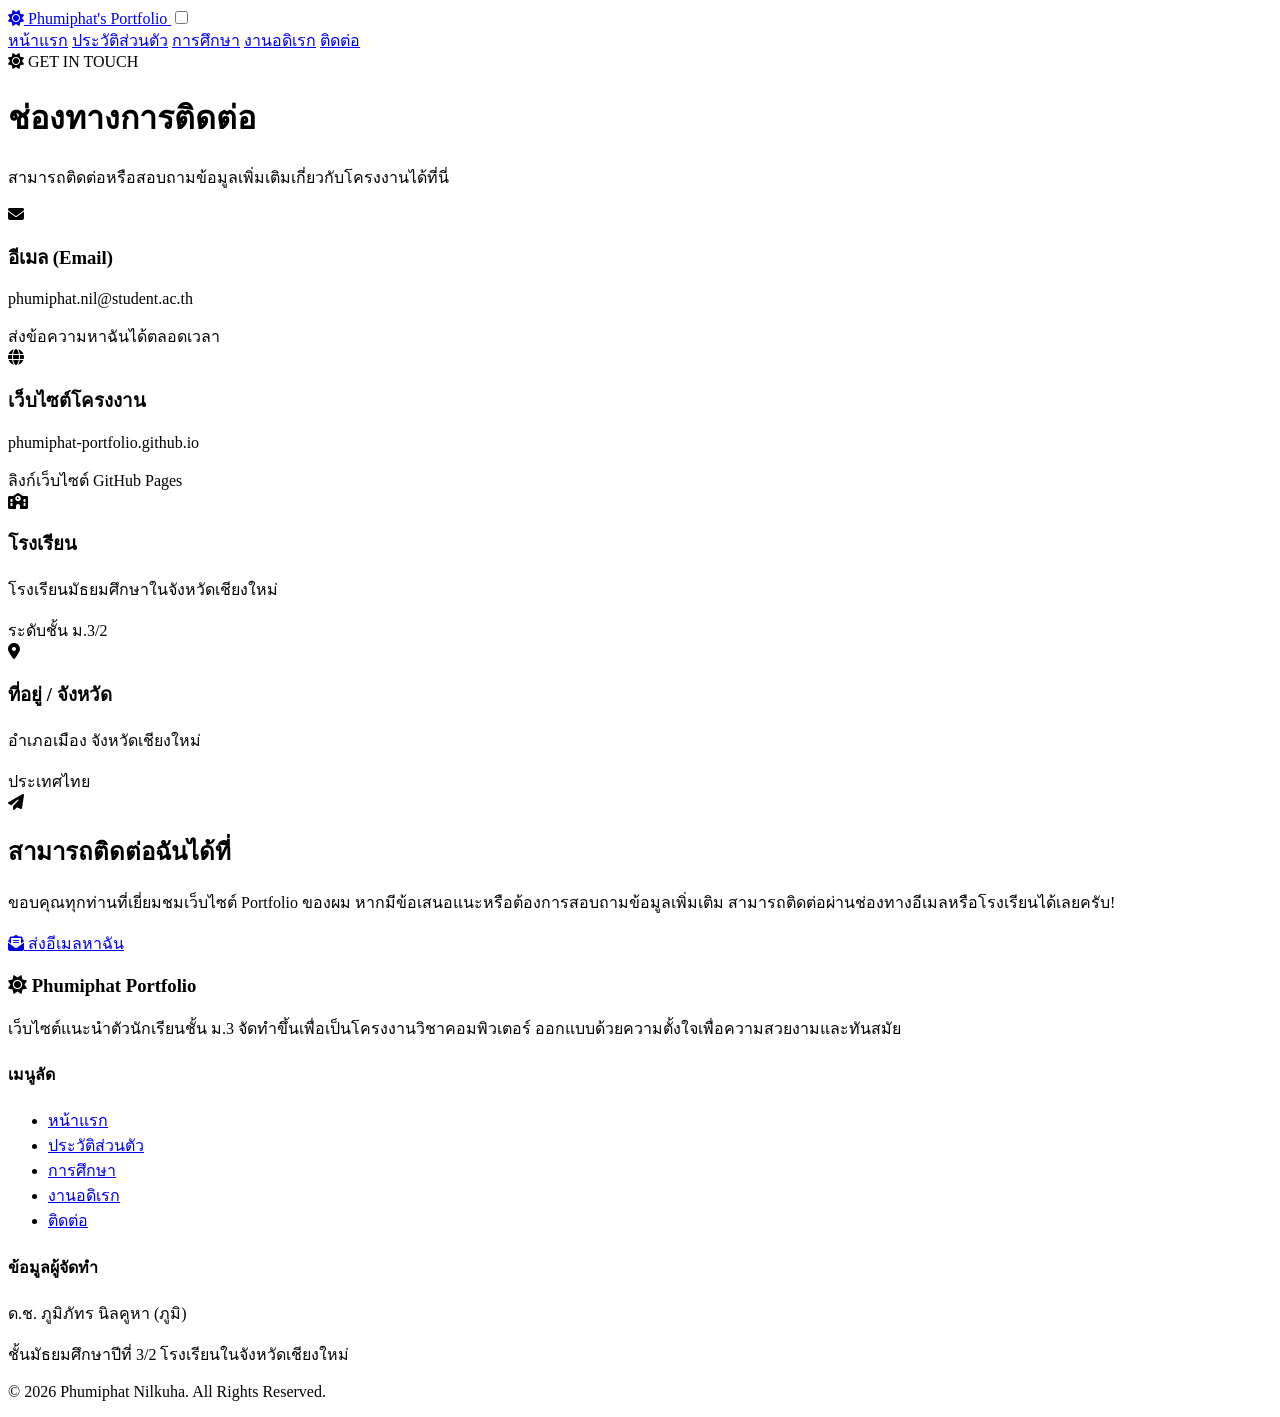
==== contact.html @ db7cb933 "Create contact.html" ====
<!DOCTYPE html>
<html lang="th">
<head>
    <meta charset="UTF-8">
    <meta name="viewport" content="width=device-width, initial-scale=1.0">
    <title>ติดต่อ - Modern Student Portfolio | ด.ช. ภูมิภัทร นิลคูหา</title>
    <link rel="stylesheet" href="style.css">
    <link href="https://fonts.googleapis.com/css2?family=Prompt:wght@300;400;500;600;700&display=swap" rel="stylesheet">
    <link rel="stylesheet" href="https://cdnjs.cloudflare.com/ajax/libs/font-awesome/6.4.0/css/all.min.css">
</head>
<body>
    <!-- Navigation Bar -->
    <header class="header">
        <div class="nav-container">
            <a href="index.html" class="logo">
                <i class="fa-solid fa-sun logo-icon"></i>
                <span>Phumiphat's Portfolio</span>
            </a>
            <input type="checkbox" id="nav-toggle" class="nav-toggle">
            <label for="nav-toggle" class="nav-toggle-label">
                <span></span>
            </label>
            <nav class="nav-menu">
                <a href="index.html" class="nav-link">หน้าแรก</a>
                <a href="profile.html" class="nav-link">ประวัติส่วนตัว</a>
                <a href="education.html" class="nav-link">การศึกษา</a>
                <a href="hobby.html" class="nav-link">งานอดิเรก</a>
                <a href="contact.html" class="nav-link active">ติดต่อ</a>
            </nav>
        </div>
    </header>

    <!-- Main Content -->
    <main class="page-main">
        <div class="container">
            <div class="page-title-box">
                <span class="sub-title"><i class="fa-solid fa-sun"></i> GET IN TOUCH</span>
                <h1>ช่องทางการติดต่อ</h1>
                <p>สามารถติดต่อหรือสอบถามข้อมูลเพิ่มเติมเกี่ยวกับโครงงานได้ที่นี่</p>
            </div>

            <div class="contact-layout">
                <!-- Contact Cards -->
                <div class="contact-cards-grid">
                    <div class="contact-card-item">
                        <div class="contact-icon-box"><i class="fa-solid fa-envelope"></i></div>
                        <h3>อีเมล (Email)</h3>
                        <p>phumiphat.nil@student.ac.th</p>
                        <span class="contact-hint">ส่งข้อความหาฉันได้ตลอดเวลา</span>
                    </div>

                    <div class="contact-card-item">
                        <div class="contact-icon-box"><i class="fa-solid fa-globe"></i></div>
                        <h3>เว็บไซต์โครงงาน</h3>
                        <p>phumiphat-portfolio.github.io</p>
                        <span class="contact-hint">ลิงก์เว็บไซต์ GitHub Pages</span>
                    </div>

                    <div class="contact-card-item">
                        <div class="contact-icon-box"><i class="fa-solid fa-school"></i></div>
                        <h3>โรงเรียน</h3>
                        <p>โรงเรียนมัธยมศึกษาในจังหวัดเชียงใหม่</p>
                        <span class="contact-hint">ระดับชั้น ม.3/2</span>
                    </div>

                    <div class="contact-card-item">
                        <div class="contact-icon-box"><i class="fa-solid fa-location-dot"></i></div>
                        <h3>ที่อยู่ / จังหวัด</h3>
                        <p>อำเภอเมือง จังหวัดเชียงใหม่</p>
                        <span class="contact-hint">ประเทศไทย</span>
                    </div>
                </div>

                <!-- Call to Action Box -->
                <div class="cta-contact-box">
                    <div class="cta-icon"><i class="fa-solid fa-paper-plane"></i></div>
                    <h2>สามารถติดต่อฉันได้ที่</h2>
                    <p>ขอบคุณทุกท่านที่เยี่ยมชมเว็บไซต์ Portfolio ของผม หากมีข้อเสนอแนะหรือต้องการสอบถามข้อมูลเพิ่มเติม สามารถติดต่อผ่านช่องทางอีเมลหรือโรงเรียนได้เลยครับ!</p>
                    <a href="mailto:phumiphat.nil@student.ac.th" class="btn btn-primary btn-large">
                        <i class="fa-solid fa-envelope-open-text"></i> ส่งอีเมลหาฉัน
                    </a>
                </div>
            </div>
        </div>
    </main>

    <!-- Footer -->
    <footer class="footer">
        <div class="container footer-content">
            <div class="footer-col">
                <h3><i class="fa-solid fa-sun"></i> Phumiphat Portfolio</h3>
                <p>เว็บไซต์แนะนำตัวนักเรียนชั้น ม.3 จัดทำขึ้นเพื่อเป็นโครงงานวิชาคอมพิวเตอร์ ออกแบบด้วยความตั้งใจเพื่อความสวยงามและทันสมัย</p>
            </div>
            <div class="footer-col">
                <h4>เมนูลัด</h4>
                <ul>
                    <li><a href="index.html">หน้าแรก</a></li>
                    <li><a href="profile.html">ประวัติส่วนตัว</a></li>
                    <li><a href="education.html">การศึกษา</a></li>
                    <li><a href="hobby.html">งานอดิเรก</a></li>
                    <li><a href="contact.html">ติดต่อ</a></li>
                </ul>
            </div>
            <div class="footer-col">
                <h4>ข้อมูลผู้จัดทำ</h4>
                <p>ด.ช. ภูมิภัทร นิลคูหา (ภูมิ)</p>
                <p>ชั้นมัธยมศึกษาปีที่ 3/2 โรงเรียนในจังหวัดเชียงใหม่</p>
                <p class="copyright">&copy; 2026 Phumiphat Nilkuha. All Rights Reserved.</p>
            </div>
        </div>
    </footer>
</body>
</html>
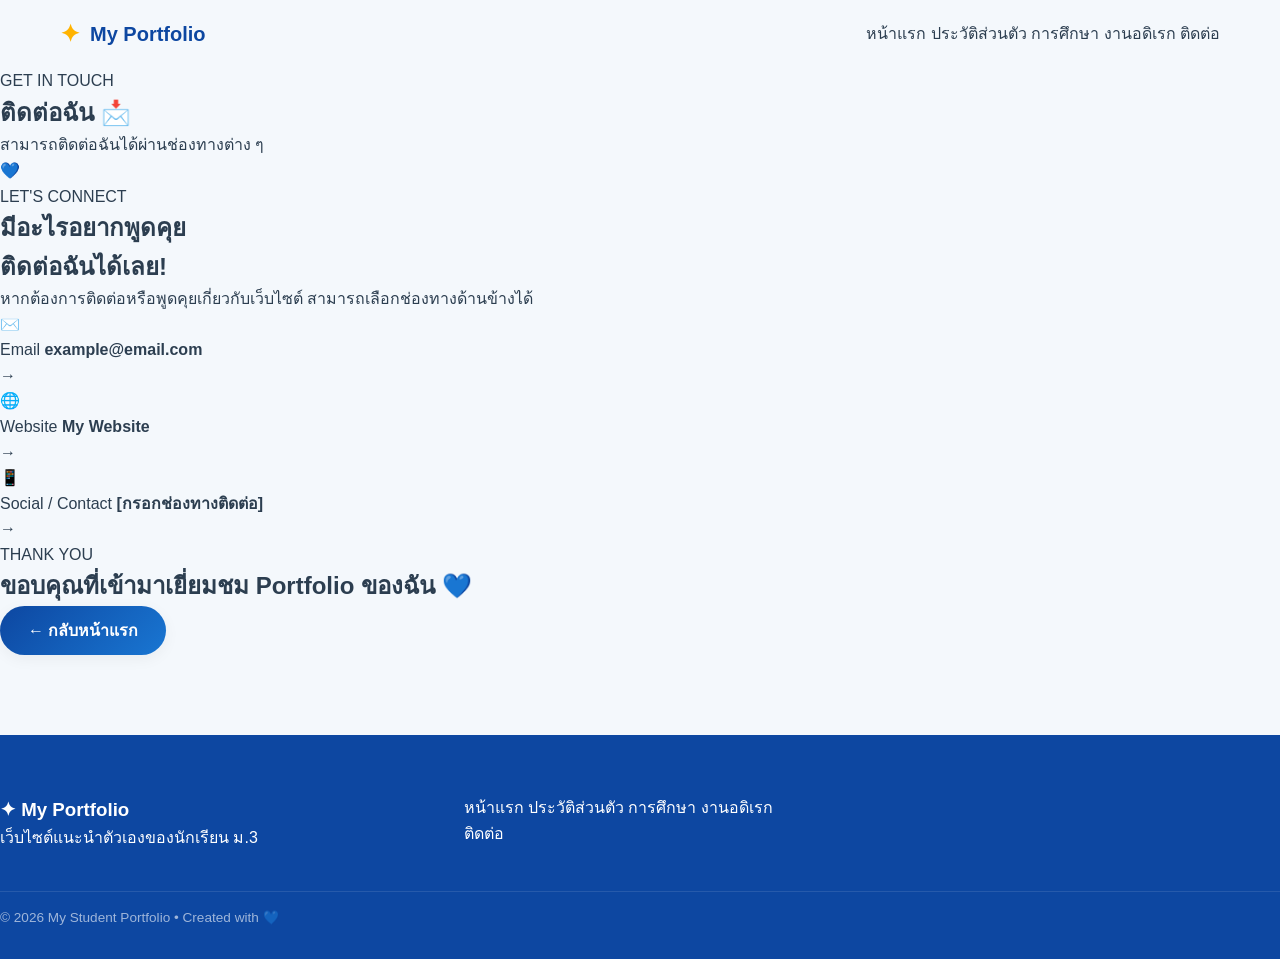
==== commit 81186df4: "Update contact.html" ====
--- a/contact.html
+++ b/contact.html
@@ -3,111 +3,185 @@
 <head>
     <meta charset="UTF-8">
     <meta name="viewport" content="width=device-width, initial-scale=1.0">
-    <title>ติดต่อ - Modern Student Portfolio | ด.ช. ภูมิภัทร นิลคูหา</title>
+
+    <title>My Portfolio | ติดต่อ</title>
+
     <link rel="stylesheet" href="style.css">
-    <link href="https://fonts.googleapis.com/css2?family=Prompt:wght@300;400;500;600;700&display=swap" rel="stylesheet">
-    <link rel="stylesheet" href="https://cdnjs.cloudflare.com/ajax/libs/font-awesome/6.4.0/css/all.min.css">
+
+    <link rel="preconnect" href="https://fonts.googleapis.com">
+    <link rel="preconnect" href="https://fonts.gstatic.com" crossorigin>
+    <link href="https://fonts.googleapis.com/css2?family=Kanit:wght@300;400;500;600;700&family=Poppins:wght@400;500;600;700&display=swap" rel="stylesheet">
 </head>
+
 <body>
-    <!-- Navigation Bar -->
-    <header class="header">
+
+    <div class="background-effects">
+        <span class="orb orb-1"></span>
+        <span class="orb orb-2"></span>
+        <span class="orb orb-3"></span>
+        <span class="spark spark-1"></span>
+        <span class="spark spark-2"></span>
+        <span class="spark spark-3"></span>
+    </div>
+
+
+    <header class="navbar">
+
         <div class="nav-container">
+
             <a href="index.html" class="logo">
-                <i class="fa-solid fa-sun logo-icon"></i>
-                <span>Phumiphat's Portfolio</span>
+                <span class="logo-icon">✦</span>
+                <span>My Portfolio</span>
             </a>
-            <input type="checkbox" id="nav-toggle" class="nav-toggle">
-            <label for="nav-toggle" class="nav-toggle-label">
-                <span></span>
-            </label>
-            <nav class="nav-menu">
-                <a href="index.html" class="nav-link">หน้าแรก</a>
-                <a href="profile.html" class="nav-link">ประวัติส่วนตัว</a>
-                <a href="education.html" class="nav-link">การศึกษา</a>
-                <a href="hobby.html" class="nav-link">งานอดิเรก</a>
-                <a href="contact.html" class="nav-link active">ติดต่อ</a>
+
+            <nav>
+                <a href="index.html">หน้าแรก</a>
+                <a href="profile.html">ประวัติส่วนตัว</a>
+                <a href="education.html">การศึกษา</a>
+                <a href="hobby.html">งานอดิเรก</a>
+                <a href="contact.html" class="active">ติดต่อ</a>
             </nav>
+
         </div>
+
     </header>
 
-    <!-- Main Content -->
-    <main class="page-main">
-        <div class="container">
-            <div class="page-title-box">
-                <span class="sub-title"><i class="fa-solid fa-sun"></i> GET IN TOUCH</span>
-                <h1>ช่องทางการติดต่อ</h1>
-                <p>สามารถติดต่อหรือสอบถามข้อมูลเพิ่มเติมเกี่ยวกับโครงงานได้ที่นี่</p>
+
+    <main>
+
+        <section class="page-header reveal">
+
+            <span class="small-title">GET IN TOUCH</span>
+
+            <h1>
+                ติดต่อ<span class="gradient-text">ฉัน</span> 📩
+            </h1>
+
+            <p>
+                สามารถติดต่อฉันได้ผ่านช่องทางต่าง ๆ
+            </p>
+
+        </section>
+
+
+        <section class="section contact-section">
+
+            <div class="contact-intro reveal">
+
+                <div class="contact-orb">
+                    💙
+                </div>
+
+                <span class="small-title">LET'S CONNECT</span>
+
+                <h2>
+                    มีอะไรอยากพูดคุย
+                    <br>
+                    <span class="gradient-text">ติดต่อฉันได้เลย!</span>
+                </h2>
+
+                <p>
+                    หากต้องการติดต่อหรือพูดคุยเกี่ยวกับเว็บไซต์
+                    สามารถเลือกช่องทางด้านข้างได้
+                </p>
+
             </div>
 
-            <div class="contact-layout">
-                <!-- Contact Cards -->
-                <div class="contact-cards-grid">
-                    <div class="contact-card-item">
-                        <div class="contact-icon-box"><i class="fa-solid fa-envelope"></i></div>
-                        <h3>อีเมล (Email)</h3>
-                        <p>phumiphat.nil@student.ac.th</p>
-                        <span class="contact-hint">ส่งข้อความหาฉันได้ตลอดเวลา</span>
+
+            <div class="contact-cards reveal delay-2">
+
+                <a href="mailto:example@email.com" class="contact-card">
+
+                    <div class="contact-icon">✉️</div>
+
+                    <div>
+                        <span>Email</span>
+                        <strong>example@email.com</strong>
                     </div>
 
-                    <div class="contact-card-item">
-                        <div class="contact-icon-box"><i class="fa-solid fa-globe"></i></div>
-                        <h3>เว็บไซต์โครงงาน</h3>
-                        <p>phumiphat-portfolio.github.io</p>
-                        <span class="contact-hint">ลิงก์เว็บไซต์ GitHub Pages</span>
+                    <b>→</b>
+
+                </a>
+
+
+                <a href="https://example.com" class="contact-card" target="_blank">
+
+                    <div class="contact-icon">🌐</div>
+
+                    <div>
+                        <span>Website</span>
+                        <strong>My Website</strong>
                     </div>
 
-                    <div class="contact-card-item">
-                        <div class="contact-icon-box"><i class="fa-solid fa-school"></i></div>
-                        <h3>โรงเรียน</h3>
-                        <p>โรงเรียนมัธยมศึกษาในจังหวัดเชียงใหม่</p>
-                        <span class="contact-hint">ระดับชั้น ม.3/2</span>
+                    <b>→</b>
+
+                </a>
+
+
+                <div class="contact-card">
+
+                    <div class="contact-icon">📱</div>
+
+                    <div>
+                        <span>Social / Contact</span>
+                        <strong>[กรอกช่องทางติดต่อ]</strong>
                     </div>
 
-                    <div class="contact-card-item">
-                        <div class="contact-icon-box"><i class="fa-solid fa-location-dot"></i></div>
-                        <h3>ที่อยู่ / จังหวัด</h3>
-                        <p>อำเภอเมือง จังหวัดเชียงใหม่</p>
-                        <span class="contact-hint">ประเทศไทย</span>
-                    </div>
+                    <b>→</b>
+
                 </div>
 
-                <!-- Call to Action Box -->
-                <div class="cta-contact-box">
-                    <div class="cta-icon"><i class="fa-solid fa-paper-plane"></i></div>
-                    <h2>สามารถติดต่อฉันได้ที่</h2>
-                    <p>ขอบคุณทุกท่านที่เยี่ยมชมเว็บไซต์ Portfolio ของผม หากมีข้อเสนอแนะหรือต้องการสอบถามข้อมูลเพิ่มเติม สามารถติดต่อผ่านช่องทางอีเมลหรือโรงเรียนได้เลยครับ!</p>
-                    <a href="mailto:phumiphat.nil@student.ac.th" class="btn btn-primary btn-large">
-                        <i class="fa-solid fa-envelope-open-text"></i> ส่งอีเมลหาฉัน
-                    </a>
-                </div>
             </div>
-        </div>
+
+        </section>
+
+
+        <section class="section reveal">
+
+            <div class="cta-card">
+
+                <span class="small-title">THANK YOU</span>
+
+                <h2>
+                    ขอบคุณที่เข้ามาเยี่ยมชม
+                    <span class="gradient-text">Portfolio ของฉัน</span> 💙
+                </h2>
+
+                <a href="index.html" class="btn btn-primary">
+                    ← กลับหน้าแรก
+                </a>
+
+            </div>
+
+        </section>
+
     </main>
 
-    <!-- Footer -->
+
     <footer class="footer">
-        <div class="container footer-content">
-            <div class="footer-col">
-                <h3><i class="fa-solid fa-sun"></i> Phumiphat Portfolio</h3>
-                <p>เว็บไซต์แนะนำตัวนักเรียนชั้น ม.3 จัดทำขึ้นเพื่อเป็นโครงงานวิชาคอมพิวเตอร์ ออกแบบด้วยความตั้งใจเพื่อความสวยงามและทันสมัย</p>
+
+        <div class="footer-content">
+
+            <div>
+                <h3>✦ My Portfolio</h3>
+                <p>เว็บไซต์แนะนำตัวเองของนักเรียน ม.3</p>
             </div>
-            <div class="footer-col">
-                <h4>เมนูลัด</h4>
-                <ul>
-                    <li><a href="index.html">หน้าแรก</a></li>
-                    <li><a href="profile.html">ประวัติส่วนตัว</a></li>
-                    <li><a href="education.html">การศึกษา</a></li>
-                    <li><a href="hobby.html">งานอดิเรก</a></li>
-                    <li><a href="contact.html">ติดต่อ</a></li>
-                </ul>
+
+            <div class="footer-links">
+                <a href="index.html">หน้าแรก</a>
+                <a href="profile.html">ประวัติส่วนตัว</a>
+                <a href="education.html">การศึกษา</a>
+                <a href="hobby.html">งานอดิเรก</a>
+                <a href="contact.html">ติดต่อ</a>
             </div>
-            <div class="footer-col">
-                <h4>ข้อมูลผู้จัดทำ</h4>
-                <p>ด.ช. ภูมิภัทร นิลคูหา (ภูมิ)</p>
-                <p>ชั้นมัธยมศึกษาปีที่ 3/2 โรงเรียนในจังหวัดเชียงใหม่</p>
-                <p class="copyright">&copy; 2026 Phumiphat Nilkuha. All Rights Reserved.</p>
-            </div>
+
         </div>
+
+        <div class="copyright">
+            © 2026 My Student Portfolio • Created with 💙
+        </div>
+
     </footer>
+
 </body>
 </html>
--- a/style.css
+++ b/style.css
@@ -0,0 +1,1106 @@
+/* ========================================
+   CSS STYLESHEET - Modern Student Portfolio
+   Color Palette: Blue & Sunny Yellow Tones
+   ======================================== */
+
+:root {
+    --primary-blue: #1976D2;
+    --dark-blue: #0D47A1;
+    --light-blue: #42A5F5;
+    --pale-blue: #E3F2FD;
+    --sky-blue: #90CAF9;
+    --sunny-yellow: #FFB300;
+    --bright-yellow: #FFCA28;
+    --light-yellow: #FFF9C4;
+    --white: #FFFFFF;
+    --gray-bg: #F4F8FC;
+    --text-dark: #2C3E50;
+    --text-muted: #607D8B;
+    --shadow: 0 10px 30px rgba(25, 118, 210, 0.08);
+    --shadow-hover: 0 15px 35px rgba(25, 118, 210, 0.15);
+    --border-radius: 16px;
+    --transition: all 0.3s ease;
+}
+
+* {
+    margin: 0;
+    padding: 0;
+    box-sizing: border-box;
+}
+
+body {
+    font-family: 'Prompt', sans-serif;
+    background-color: var(--gray-bg);
+    color: var(--text-dark);
+    line-height: 1.6;
+    overflow-x: hidden;
+}
+
+a {
+    text-decoration: none;
+    color: inherit;
+}
+
+ul {
+    list-style: none;
+}
+
+.container {
+    max-width: 1200px;
+    margin: 0 auto;
+    padding: 0 20px;
+}
+
+/* ========================================
+   NAVIGATION BAR (Sticky & Modern)
+   ======================================== */
+.header {
+    position: sticky;
+    top: 0;
+    left: 0;
+    width: 100%;
+    background: rgba(255, 255, 255, 0.95);
+    backdrop-filter: blur(10px);
+    box-shadow: 0 4px 20px rgba(0, 0, 0, 0.05);
+    z-index: 1000;
+}
+
+.nav-container {
+    max-width: 1200px;
+    margin: 0 auto;
+    padding: 15px 20px;
+    display: flex;
+    justify-content: space-between;
+    align-items: center;
+}
+
+.logo {
+    display: flex;
+    align-items: center;
+    gap: 10px;
+    font-size: 1.25rem;
+    font-weight: 700;
+    color: var(--dark-blue);
+}
+
+.logo-icon {
+    color: var(--sunny-yellow);
+    font-size: 1.5rem;
+    animation: spinSlow 10s linear infinite;
+}
+
+@keyframes spinSlow {
+    0% { transform: rotate(0deg); }
+    100% { transform: rotate(360deg); }
+}
+
+.nav-menu {
+    display: flex;
+    gap: 10px;
+    align-items: center;
+}
+
+.nav-link {
+    padding: 8px 16px;
+    border-radius: 30px;
+    font-weight: 500;
+    color: var(--text-dark);
+    transition: var(--transition);
+}
+
+.nav-link:hover {
+    color: var(--primary-blue);
+    background-color: var(--pale-blue);
+}
+
+.nav-link.active {
+    color: var(--white);
+    background: linear-gradient(135deg, var(--dark-blue), var(--primary-blue));
+    box-shadow: 0 4px 15px rgba(25, 118, 210, 0.3);
+}
+
+.nav-toggle, .nav-toggle-label {
+    display: none;
+}
+
+/* ========================================
+   HERO SECTION
+   ======================================== */
+.hero-section {
+    position: relative;
+    padding: 80px 0 100px;
+    background: linear-gradient(135deg, var(--pale-blue) 0%, #FFFFFF 100%);
+    overflow: hidden;
+}
+
+.sunflower-decoration {
+    position: absolute;
+    font-size: 4rem;
+    color: var(--sunny-yellow);
+    opacity: 0.2;
+    z-index: 1;
+}
+
+.sunflower-decoration.top-left {
+    top: 30px;
+    left: 5%;
+    animation: floatAnim 6s ease-in-out infinite;
+}
+
+.sunflower-decoration.bottom-right {
+    bottom: 20px;
+    right: 5%;
+    animation: floatAnim 8s ease-in-out infinite alternate;
+}
+
+@keyframes floatAnim {
+    0% { transform: translateY(0px) rotate(0deg); }
+    50% { transform: translateY(-15px) rotate(15deg); }
+    100% { transform: translateY(0px) rotate(0deg); }
+}
+
+.hero-container {
+    position: relative;
+    z-index: 2;
+    display: grid;
+    grid-template-columns: 1.2fr 0.8fr;
+    gap: 50px;
+    align-items: center;
+}
+
+.hero-content {
+    display: flex;
+    flex-direction: column;
+    gap: 20px;
+}
+
+.badge-welcome {
+    display: inline-flex;
+    align-items: center;
+    gap: 8px;
+    background-color: var(--light-yellow);
+    color: #8D6E63;
+    padding: 8px 16px;
+    border-radius: 50px;
+    font-size: 0.9rem;
+    font-weight: 600;
+    width: fit-content;
+    box-shadow: 0 2px 10px rgba(255, 179, 0, 0.15);
+}
+
+.badge-welcome i {
+    color: var(--sunny-yellow);
+}
+
+.hero-content h1 {
+    font-size: 2.8rem;
+    font-weight: 700;
+    color: var(--dark-blue);
+    line-height: 1.2;
+}
+
+.highlight-name {
+    background: linear-gradient(135deg, var(--primary-blue), var(--sunny-yellow));
+    -webkit-background-clip: text;
+    -webkit-text-fill-color: transparent;
+}
+
+.hero-subtitle {
+    font-size: 1.3rem;
+    color: var(--text-muted);
+    font-weight: 500;
+}
+
+.hero-description {
+    font-size: 1.05rem;
+    color: var(--text-dark);
+    margin-bottom: 10px;
+}
+
+.hero-buttons {
+    display: flex;
+    gap: 15px;
+    flex-wrap: wrap;
+}
+
+.btn {
+    display: inline-flex;
+    align-items: center;
+    gap: 10px;
+    padding: 12px 28px;
+    border-radius: 30px;
+    font-weight: 600;
+    font-size: 1rem;
+    transition: var(--transition);
+    cursor: pointer;
+    box-shadow: 0 4px 15px rgba(0,0,0,0.05);
+}
+
+.btn-primary {
+    background: linear-gradient(135deg, var(--dark-blue), var(--primary-blue));
+    color: var(--white);
+    border: none;
+}
+
+.btn-primary:hover {
+    transform: translateY(-3px);
+    box-shadow: 0 8px 25px rgba(25, 118, 210, 0.3);
+}
+
+.btn-secondary {
+    background-color: var(--white);
+    color: var(--dark-blue);
+    border: 2px solid var(--sky-blue);
+}
+
+.btn-secondary:hover {
+    background-color: var(--pale-blue);
+    transform: translateY(-3px);
+}
+
+.btn-large {
+    padding: 15px 35px;
+    font-size: 1.1rem;
+}
+
+.hero-stats {
+    display: flex;
+    gap: 30px;
+    margin-top: 20px;
+    padding-top: 20px;
+    border-top: 1px solid rgba(0,0,0,0.08);
+}
+
+.stat-item {
+    display: flex;
+    flex-direction: column;
+}
+
+.stat-num {
+    font-size: 1.5rem;
+    font-weight: 700;
+    color: var(--dark-blue);
+}
+
+.stat-label {
+    font-size: 0.85rem;
+    color: var(--text-muted);
+}
+
+/* Hero Image & Cards */
+.hero-image-wrapper {
+    position: relative;
+    display: flex;
+    justify-content: center;
+    align-items: center;
+}
+
+.profile-glow-bg {
+    position: absolute;
+    width: 350px;
+    height: 350px;
+    background: radial-gradient(circle, rgba(66, 165, 245, 0.3) 0%, rgba(255, 179, 0, 0.2) 70%, transparent 100%);
+    border-radius: 50%;
+    z-index: 1;
+}
+
+.image-card {
+    position: relative;
+    z-index: 2;
+    background: var(--white);
+    padding: 15px;
+    border-radius: 24px;
+    box-shadow: var(--shadow);
+    transition: var(--transition);
+}
+
+.image-card:hover {
+    transform: translateY(-8px);
+    box-shadow: var(--shadow-hover);
+}
+
+.image-card img {
+    width: 100%;
+    max-width: 360px;
+    height: 400px;
+    object-fit: cover;
+    border-radius: 18px;
+}
+
+.floating-badge {
+    position: absolute;
+    background: var(--white);
+    padding: 10px 18px;
+    border-radius: 50px;
+    font-weight: 600;
+    font-size: 0.9rem;
+    box-shadow: 0 8px 25px rgba(0,0,0,0.1);
+    display: flex;
+    align-items: center;
+    gap: 8px;
+    z-index: 3;
+}
+
+.badge-1 {
+    top: 30px;
+    left: -20px;
+    color: var(--primary-blue);
+}
+
+.badge-1 i {
+    color: var(--sunny-yellow);
+}
+
+.badge-2 {
+    bottom: 40px;
+    right: -20px;
+    color: var(--dark-blue);
+}
+
+.badge-2 i {
+    color: var(--sunny-yellow);
+}
+
+/* ========================================
+   HIGHLIGHTS SECTION (Index)
+   ======================================== */
+.highlights-section {
+    padding: 80px 0;
+    background-color: var(--white);
+}
+
+.section-header {
+    text-align: center;
+    max-width: 700px;
+    margin: 0 auto 50px;
+}
+
+.section-header h2 {
+    font-size: 2.2rem;
+    color: var(--dark-blue);
+    margin-bottom: 10px;
+}
+
+.section-header p {
+    color: var(--text-muted);
+    font-size: 1.05rem;
+}
+
+.highlight-grid {
+    display: grid;
+    grid-template-columns: repeat(3, 1fr);
+    gap: 30px;
+}
+
+.highlight-card {
+    background: var(--gray-bg);
+    padding: 35px 30px;
+    border-radius: var(--border-radius);
+    transition: var(--transition);
+    border: 1px solid rgba(0,0,0,0.03);
+}
+
+.highlight-card:hover {
+    transform: translateY(-8px);
+    background: var(--white);
+    box-shadow: var(--shadow-hover);
+    border-color: var(--sky-blue);
+}
+
+.icon-box {
+    width: 60px;
+    height: 60px;
+    background: linear-gradient(135deg, var(--dark-blue), var(--primary-blue));
+    color: var(--white);
+    display: flex;
+    align-items: center;
+    justify-content: center;
+    border-radius: 16px;
+    font-size: 1.5rem;
+    margin-bottom: 20px;
+    box-shadow: 0 6px 15px rgba(25, 118, 210, 0.2);
+}
+
+.highlight-card h3 {
+    font-size: 1.25rem;
+    color: var(--dark-blue);
+    margin-bottom: 12px;
+}
+
+.highlight-card p {
+    color: var(--text-muted);
+    font-size: 0.95rem;
+}
+
+/* ========================================
+   COMMON PAGE STYLES
+   ======================================== */
+.page-main {
+    padding: 60px 0 90px;
+}
+
+.page-title-box {
+    text-align: center;
+    margin-bottom: 50px;
+}
+
+.sub-title {
+    display: inline-flex;
+    align-items: center;
+    gap: 6px;
+    font-size: 0.85rem;
+    font-weight: 700;
+    color: var(--sunny-yellow);
+    background-color: var(--light-yellow);
+    padding: 6px 14px;
+    border-radius: 30px;
+    margin-bottom: 15px;
+    letter-spacing: 1px;
+}
+
+.page-title-box h1 {
+    font-size: 2.5rem;
+    color: var(--dark-blue);
+    margin-bottom: 10px;
+}
+
+.page-title-box p {
+    color: var(--text-muted);
+    font-size: 1.1rem;
+}
+
+/* ========================================
+   PROFILE PAGE STYLES
+   ======================================== */
+.profile-grid-layout {
+    display: grid;
+    grid-template-columns: 0.9fr 1.1fr;
+    gap: 40px;
+    align-items: start;
+    margin-bottom: 40px;
+}
+
+.profile-card-left {
+    background: var(--white);
+    padding: 25px;
+    border-radius: var(--border-radius);
+    box-shadow: var(--shadow);
+    text-align: center;
+}
+
+.profile-img-box img {
+    width: 100%;
+    height: 420px;
+    object-fit: cover;
+    border-radius: 12px;
+}
+
+.profile-status-badge {
+    margin-top: 20px;
+    display: inline-flex;
+    align-items: center;
+    gap: 8px;
+    background-color: var(--pale-blue);
+    color: var(--dark-blue);
+    padding: 8px 16px;
+    border-radius: 30px;
+    font-weight: 600;
+    font-size: 0.95rem;
+}
+
+.profile-card-right {
+    background: var(--white);
+    padding: 40px;
+    border-radius: var(--border-radius);
+    box-shadow: var(--shadow);
+}
+
+.profile-card-right h2 {
+    font-size: 1.8rem;
+    color: var(--dark-blue);
+    margin-bottom: 25px;
+    padding-bottom: 12px;
+    border-bottom: 2px solid var(--pale-blue);
+}
+
+.info-table-box {
+    display: flex;
+    flex-direction: column;
+    gap: 16px;
+}
+
+.info-row {
+    display: flex;
+    justify-content: space-between;
+    padding: 12px 16px;
+    background-color: var(--gray-bg);
+    border-radius: 10px;
+    transition: var(--transition);
+}
+
+.info-row:hover {
+    background-color: var(--pale-blue);
+    transform: translateX(4px);
+}
+
+.info-label {
+    font-weight: 600;
+    color: var(--dark-blue);
+    display: flex;
+    align-items: center;
+    gap: 10px;
+}
+
+.info-label i {
+    color: var(--primary-blue);
+}
+
+.info-value {
+    color: var(--text-dark);
+}
+
+.about-me-box {
+    background: var(--white);
+    padding: 40px;
+    border-radius: var(--border-radius);
+    box-shadow: var(--shadow);
+}
+
+.about-me-box h3 {
+    font-size: 1.5rem;
+    color: var(--dark-blue);
+    margin-bottom: 20px;
+    display: flex;
+    align-items: center;
+    gap: 10px;
+}
+
+.about-me-box h3 i {
+    color: var(--sunny-yellow);
+}
+
+.about-me-box p {
+    color: var(--text-dark);
+    font-size: 1.05rem;
+    line-height: 1.8;
+    margin-bottom: 25px;
+}
+
+.skills-tags {
+    display: flex;
+    gap: 12px;
+    flex-wrap: wrap;
+}
+
+.skill-tag {
+    background-color: var(--pale-blue);
+    color: var(--dark-blue);
+    padding: 8px 18px;
+    border-radius: 30px;
+    font-weight: 600;
+    font-size: 0.9rem;
+    border: 1px solid var(--sky-blue);
+}
+
+/* ========================================
+   EDUCATION PAGE (Timeline)
+   ======================================== */
+.timeline-container {
+    position: relative;
+    max-width: 900px;
+    margin: 0 auto 50px;
+    padding-left: 40px;
+}
+
+.timeline-container::before {
+    content: '';
+    position: absolute;
+    left: 15px;
+    top: 10px;
+    bottom: 10px;
+    width: 4px;
+    background: linear-gradient(to bottom, var(--dark-blue), var(--sunny-yellow));
+    border-radius: 4px;
+}
+
+.timeline-item {
+    position: relative;
+    margin-bottom: 40px;
+}
+
+.timeline-dot {
+    position: absolute;
+    left: -40px;
+    top: 0;
+    width: 36px;
+    height: 36px;
+    background: var(--dark-blue);
+    color: var(--white);
+    border-radius: 50%;
+    display: flex;
+    align-items: center;
+    justify-content: center;
+    font-size: 0.9rem;
+    box-shadow: 0 0 0 5px var(--pale-blue);
+}
+
+.future-dot {
+    background: var(--sunny-yellow);
+    color: var(--dark-blue);
+}
+
+.timeline-content {
+    background: var(--white);
+    padding: 30px;
+    border-radius: var(--border-radius);
+    box-shadow: var(--shadow);
+    transition: var(--transition);
+    border-left: 5px solid var(--primary-blue);
+}
+
+.future-content {
+    border-left-color: var(--sunny-yellow);
+}
+
+.timeline-content:hover {
+    transform: translateY(-5px);
+    box-shadow: var(--shadow-hover);
+}
+
+.timeline-year {
+    display: inline-block;
+    background-color: var(--pale-blue);
+    color: var(--dark-blue);
+    padding: 4px 12px;
+    border-radius: 20px;
+    font-size: 0.85rem;
+    font-weight: 600;
+    margin-bottom: 10px;
+}
+
+.timeline-content h3 {
+    font-size: 1.4rem;
+    color: var(--dark-blue);
+    margin-bottom: 8px;
+}
+
+.timeline-school {
+    color: var(--primary-blue);
+    font-weight: 600;
+    margin-bottom: 12px;
+    display: flex;
+    align-items: center;
+    gap: 8px;
+}
+
+.timeline-content p:not(.timeline-school) {
+    color: var(--text-muted);
+}
+
+.edu-highlights-grid {
+    display: grid;
+    grid-template-columns: 1fr 1fr;
+    gap: 30px;
+    max-width: 900px;
+    margin: 0 auto;
+}
+
+.edu-box {
+    background: var(--white);
+    padding: 35px;
+    border-radius: var(--border-radius);
+    box-shadow: var(--shadow);
+}
+
+.edu-box h3 {
+    font-size: 1.3rem;
+    color: var(--dark-blue);
+    margin-bottom: 20px;
+    display: flex;
+    align-items: center;
+    gap: 10px;
+}
+
+.edu-box h3 i {
+    color: var(--sunny-yellow);
+}
+
+.edu-list {
+    display: flex;
+    flex-direction: column;
+    gap: 12px;
+}
+
+.edu-list li {
+    font-size: 1.05rem;
+    color: var(--text-dark);
+}
+
+.subject-tags {
+    display: flex;
+    flex-direction: column;
+    gap: 12px;
+}
+
+.subject-tag {
+    background-color: var(--gray-bg);
+    padding: 12px 16px;
+    border-radius: 10px;
+    font-weight: 600;
+    color: var(--dark-blue);
+    display: flex;
+    align-items: center;
+    gap: 10px;
+    border: 1px solid rgba(0,0,0,0.03);
+    transition: var(--transition);
+}
+
+.subject-tag:hover {
+    background-color: var(--pale-blue);
+    transform: translateX(4px);
+}
+
+.subject-tag i {
+    color: var(--sunny-yellow);
+}
+
+/* ========================================
+   HOBBY PAGE STYLES
+   ======================================== */
+.hobby-grid {
+    display: grid;
+    grid-template-columns: repeat(3, 1fr);
+    gap: 30px;
+}
+
+.hobby-card {
+    background: var(--white);
+    padding: 35px 30px;
+    border-radius: var(--border-radius);
+    box-shadow: var(--shadow);
+    transition: var(--transition);
+    border-top: 5px solid var(--primary-blue);
+    display: flex;
+    flex-direction: column;
+    align-items: flex-start;
+}
+
+.hobby-card:nth-child(even) {
+    border-top-color: var(--sunny-yellow);
+}
+
+.hobby-card:hover {
+    transform: translateY(-8px);
+    box-shadow: var(--shadow-hover);
+}
+
+.hobby-icon-bg {
+    width: 65px;
+    height: 65px;
+    background: linear-gradient(135deg, var(--pale-blue), var(--sky-blue));
+    color: var(--dark-blue);
+    display: flex;
+    align-items: center;
+    justify-content: center;
+    border-radius: 18px;
+    font-size: 1.7rem;
+    margin-bottom: 20px;
+    box-shadow: 0 6px 15px rgba(25, 118, 210, 0.1);
+}
+
+.hobby-card h3 {
+    font-size: 1.3rem;
+    color: var(--dark-blue);
+    margin-bottom: 12px;
+}
+
+.hobby-card p {
+    color: var(--text-muted);
+    font-size: 0.95rem;
+    margin-bottom: 20px;
+    flex-grow: 1;
+}
+
+.hobby-tag {
+    background-color: var(--gray-bg);
+    color: var(--primary-blue);
+    padding: 6px 14px;
+    border-radius: 20px;
+    font-size: 0.85rem;
+    font-weight: 600;
+}
+
+/* ========================================
+   CONTACT PAGE STYLES
+   ======================================== */
+.contact-layout {
+    max-width: 900px;
+    margin: 0 auto;
+    display: flex;
+    flex-direction: column;
+    gap: 40px;
+}
+
+.contact-cards-grid {
+    display: grid;
+    grid-template-columns: repeat(2, 1fr);
+    gap: 25px;
+}
+
+.contact-card-item {
+    background: var(--white);
+    padding: 30px;
+    border-radius: var(--border-radius);
+    box-shadow: var(--shadow);
+    text-align: center;
+    transition: var(--transition);
+}
+
+.contact-card-item:hover {
+    transform: translateY(-5px);
+    box-shadow: var(--shadow-hover);
+}
+
+.contact-icon-box {
+    width: 60px;
+    height: 60px;
+    background: linear-gradient(135deg, var(--dark-blue), var(--primary-blue));
+    color: var(--white);
+    display: flex;
+    align-items: center;
+    justify-content: center;
+    border-radius: 50%;
+    font-size: 1.4rem;
+    margin: 0 auto 20px;
+    box-shadow: 0 6px 15px rgba(25, 118, 210, 0.2);
+}
+
+.contact-card-item h3 {
+    font-size: 1.2rem;
+    color: var(--dark-blue);
+    margin-bottom: 8px;
+}
+
+.contact-card-item p {
+    color: var(--text-dark);
+    font-weight: 600;
+    font-size: 1.05rem;
+    margin-bottom: 8px;
+}
+
+.contact-hint {
+    font-size: 0.85rem;
+    color: var(--text-muted);
+}
+
+.cta-contact-box {
+    background: linear-gradient(135deg, var(--dark-blue), var(--primary-blue));
+    color: var(--white);
+    padding: 50px 40px;
+    border-radius: var(--border-radius);
+    text-align: center;
+    box-shadow: var(--shadow-hover);
+    position: relative;
+    overflow: hidden;
+}
+
+.cta-icon {
+    font-size: 3rem;
+    color: var(--sunny-yellow);
+    margin-bottom: 20px;
+}
+
+.cta-contact-box h2 {
+    font-size: 2rem;
+    margin-bottom: 15px;
+}
+
+.cta-contact-box p {
+    max-width: 650px;
+    margin: 0 auto 30px;
+    font-size: 1.05rem;
+    opacity: 0.9;
+}
+
+.cta-contact-box .btn-primary {
+    background: var(--sunny-yellow);
+    color: var(--dark-blue);
+    font-weight: 700;
+}
+
+.cta-contact-box .btn-primary:hover {
+    background: var(--bright-yellow);
+    transform: translateY(-3px);
+}
+
+/* ========================================
+   FOOTER
+   ======================================== */
+.footer {
+    background-color: var(--dark-blue);
+    color: var(--white);
+    padding: 60px 0 30px;
+    margin-top: 80px;
+}
+
+.footer-content {
+    display: grid;
+    grid-template-columns: 1.2fr 1fr 1.2fr;
+    gap: 40px;
+    margin-bottom: 40px;
+}
+
+.footer-col h3 {
+    font-size: 1.3rem;
+    margin-bottom: 15px;
+    display: flex;
+    align-items: center;
+    gap: 8px;
+    color: var(--bright-yellow);
+}
+
+.footer-col h4 {
+    font-size: 1.1rem;
+    margin-bottom: 15px;
+    color: var(--sky-blue);
+}
+
+.footer-col p {
+    color: rgba(255, 255, 255, 0.8);
+    font-size: 0.95rem;
+    margin-bottom: 10px;
+}
+
+.footer-col ul {
+    display: flex;
+    flex-direction: column;
+    gap: 8px;
+}
+
+.footer-col ul li a {
+    color: rgba(255, 255, 255, 0.8);
+    transition: var(--transition);
+    font-size: 0.95rem;
+}
+
+.footer-col ul li a:hover {
+    color: var(--bright-yellow);
+    padding-left: 5px;
+}
+
+.copyright {
+    margin-top: 15px;
+    font-size: 0.85rem;
+    color: rgba(255, 255, 255, 0.6);
+    border-top: 1px solid rgba(255, 255, 255, 0.1);
+    padding-top: 15px;
+}
+
+/* ========================================
+   RESPONSIVE DESIGN (Media Queries)
+   ======================================== */
+@media (max-width: 992px) {
+    .hero-container {
+        grid-template-columns: 1fr;
+        text-align: center;
+        gap: 40px;
+    }
+
+    .hero-content {
+        align-items: center;
+    }
+
+    .hero-buttons {
+        justify-content: center;
+    }
+
+    .hero-stats {
+        justify-content: center;
+    }
+
+    .highlight-grid,
+    .hobby-grid {
+        grid-template-columns: repeat(2, 1fr);
+    }
+
+    .profile-grid-layout {
+        grid-template-columns: 1fr;
+    }
+
+    .edu-highlights-grid {
+        grid-template-columns: 1fr;
+    }
+
+    .footer-content {
+        grid-template-columns: 1fr;
+        gap: 30px;
+    }
+}
+
+@media (max-width: 768px) {
+    .nav-toggle-label {
+        display: block;
+        cursor: pointer;
+        width: 30px;
+        height: 25px;
+        position: relative;
+    }
+
+    .nav-toggle-label span,
+    .nav-toggle-label span::before,
+    .nav-toggle-label span::after {
+        content: '';
+        display: block;
+        width: 100%;
+        height: 3px;
+        background-color: var(--dark-blue);
+        position: absolute;
+        border-radius: 3px;
+        transition: var(--transition);
+    }
+
+    .nav-toggle-label span {
+        top: 11px;
+    }
+
+    .nav-toggle-label span::before {
+        top: -8px;
+    }
+
+    .nav-toggle-label span::after {
+        top: 8px;
+    }
+
+    .nav-menu {
+        position: absolute;
+        top: 100%;
+        left: 0;
+        width: 100%;
+        background: var(--white);
+        flex-direction: column;
+        align-items: center;
+        padding: 20px 0;
+        box-shadow: 0 10px 20px rgba(0,0,0,0.1);
+        max-height: 0;
+        overflow: hidden;
+        transition: max-height 0.3s ease;
+    }
+
+    .nav-toggle:checked ~ .nav-menu {
+        max-height: 350px;
+    }
+
+    .highlight-grid,
+    .hobby-grid,
+    .contact-cards-grid {
+        grid-template-columns: 1fr;
+    }
+
+    .hero-content h1 {
+        font-size: 2.2rem;
+    }
+
+    .page-title-box h1 {
+        font-size: 2rem;
+    }
+}
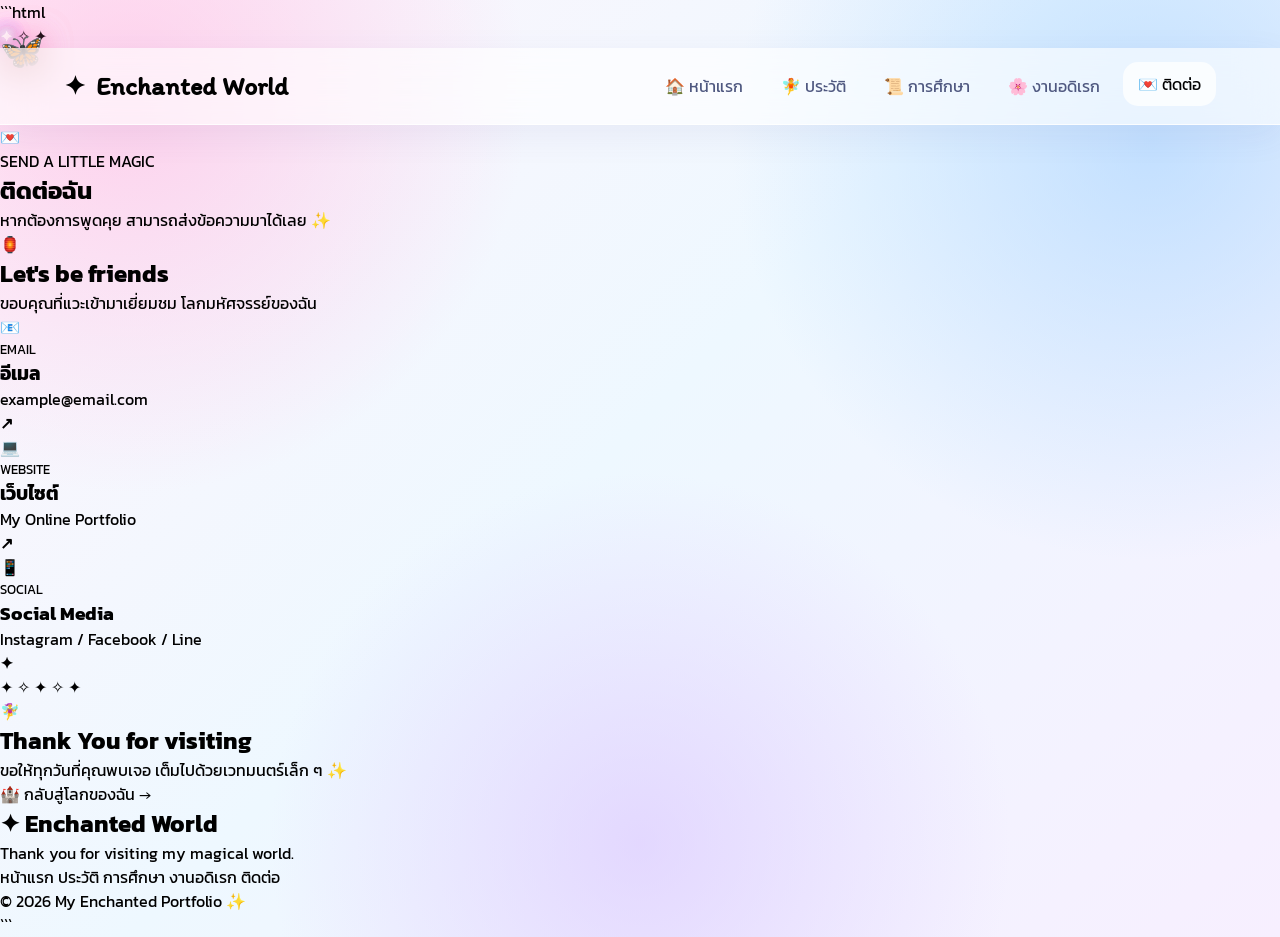
==== commit 62653d75: "Update contact.html" ====
--- a/contact.html
+++ b/contact.html
@@ -1,187 +1,299 @@
+```html
 <!DOCTYPE html>
 <html lang="th">
 <head>
+
     <meta charset="UTF-8">
-    <meta name="viewport" content="width=device-width, initial-scale=1.0">
-
-    <title>My Portfolio | ติดต่อ</title>
+
+    <meta
+        name="viewport"
+        content="width=device-width, initial-scale=1.0"
+    >
+
+    <title>Contact | Moonlight</title>
+
+    <link
+        href="https://fonts.googleapis.com/css2?family=Itim&family=Kanit:wght@300;400;500;600;700&display=swap"
+        rel="stylesheet"
+    >
 
     <link rel="stylesheet" href="style.css">
 
-    <link rel="preconnect" href="https://fonts.googleapis.com">
-    <link rel="preconnect" href="https://fonts.gstatic.com" crossorigin>
-    <link href="https://fonts.googleapis.com/css2?family=Kanit:wght@300;400;500;600;700&family=Poppins:wght@400;500;600;700&display=swap" rel="stylesheet">
 </head>
 
-<body>
-
-    <div class="background-effects">
-        <span class="orb orb-1"></span>
-        <span class="orb orb-2"></span>
-        <span class="orb orb-3"></span>
-        <span class="spark spark-1"></span>
-        <span class="spark spark-2"></span>
-        <span class="spark spark-3"></span>
+
+<body class="forest-contact">
+
+
+    <div class="magic-sky">
+
+        <div class="aurora"></div>
+
+        <div class="moon"></div>
+
+        <span class="star s1">✦</span>
+        <span class="star s2">✧</span>
+        <span class="star s3">✦</span>
+        <span class="star s4">✧</span>
+        <span class="star s5">✦</span>
+        <span class="star s6">✧</span>
+        <span class="star s7">✦</span>
+
+        <div class="mist mist-1"></div>
+        <div class="mist mist-2"></div>
+
     </div>
 
 
-    <header class="navbar">
+    <div class="magic-particles">
+
+        <span class="butterfly fly-1">🦋</span>
+        <span class="butterfly fly-2">🦋</span>
+
+        <span class="fairy-light light-1">✦</span>
+        <span class="fairy-light light-2">✧</span>
+        <span class="fairy-light light-3">✦</span>
+
+    </div>
+
+
+    <header class="navbar enchanted-nav">
 
         <div class="nav-container">
 
             <a href="index.html" class="logo">
-                <span class="logo-icon">✦</span>
-                <span>My Portfolio</span>
+                <span class="logo-crystal">✦</span>
+                Enchanted World
             </a>
 
-            <nav>
+            <nav class="nav-menu">
+
+                <a href="index.html">🏠 หน้าแรก</a>
+
+                <a href="profile.html">🧚 ประวัติ</a>
+
+                <a href="education.html">📜 การศึกษา</a>
+
+                <a href="hobby.html">🌸 งานอดิเรก</a>
+
+                <a
+                    href="contact.html"
+                    class="active"
+                >
+                    💌 ติดต่อ
+                </a>
+
+            </nav>
+
+        </div>
+
+    </header>
+
+
+    <main>
+
+
+        <section class="page-banner contact-banner">
+
+            <div class="banner-crown">
+                💌
+            </div>
+
+            <span>
+                SEND A LITTLE MAGIC
+            </span>
+
+            <h1>
+                ติดต่อฉัน
+            </h1>
+
+            <div class="rainbow-divider"></div>
+
+            <p>
+                หากต้องการพูดคุย
+                สามารถส่งข้อความมาได้เลย ✨
+            </p>
+
+        </section>
+
+
+        <section class="moon-contact">
+
+
+            <div class="contact-introduction">
+
+                <div class="contact-lantern">
+                    🏮
+                </div>
+
+                <h2>
+                    Let's be friends
+                </h2>
+
+                <p>
+                    ขอบคุณที่แวะเข้ามาเยี่ยมชม
+                    โลกมหัศจรรย์ของฉัน
+                </p>
+
+            </div>
+
+
+            <div class="contact-magic-grid">
+
+
+                <a
+                    href="mailto:example@email.com"
+                    class="contact-magic email"
+                >
+
+                    <div class="contact-symbol">
+                        📧
+                    </div>
+
+                    <div>
+                        <small>EMAIL</small>
+
+                        <h3>
+                            อีเมล
+                        </h3>
+
+                        <p>
+                            example@email.com
+                        </p>
+                    </div>
+
+                    <b>↗</b>
+
+                </a>
+
+
+                <a
+                    href="https://github.com/"
+                    target="_blank"
+                    rel="noopener noreferrer"
+                    class="contact-magic web"
+                >
+
+                    <div class="contact-symbol">
+                        💻
+                    </div>
+
+                    <div>
+                        <small>WEBSITE</small>
+
+                        <h3>
+                            เว็บไซต์
+                        </h3>
+
+                        <p>
+                            My Online Portfolio
+                        </p>
+                    </div>
+
+                    <b>↗</b>
+
+                </a>
+
+
+                <div class="contact-magic social">
+
+                    <div class="contact-symbol">
+                        📱
+                    </div>
+
+                    <div>
+                        <small>SOCIAL</small>
+
+                        <h3>
+                            Social Media
+                        </h3>
+
+                        <p>
+                            Instagram / Facebook / Line
+                        </p>
+                    </div>
+
+                    <b>✦</b>
+
+                </div>
+
+
+            </div>
+
+
+        </section>
+
+
+        <section class="final-magic">
+
+            <div class="final-stars">
+                ✦ ✧ ✦ ✧ ✦
+            </div>
+
+            <div class="final-fairy">
+                🧚‍♀️
+            </div>
+
+            <h2>
+                Thank You
+                <span>for visiting</span>
+            </h2>
+
+            <p>
+                ขอให้ทุกวันที่คุณพบเจอ
+                เต็มไปด้วยเวทมนตร์เล็ก ๆ ✨
+            </p>
+
+            <a
+                href="index.html"
+                class="enchanted-button white-button"
+            >
+                🏰 กลับสู่โลกของฉัน
+                →
+            </a>
+
+        </section>
+
+
+    </main>
+
+
+    <footer class="enchanted-footer">
+
+        <div class="footer-content">
+
+            <div class="footer-brand">
+
+                <h2>
+                    ✦ Enchanted World
+                </h2>
+
+                <p>
+                    Thank you for visiting my magical world.
+                </p>
+
+            </div>
+
+
+            <div class="footer-navigation">
+
                 <a href="index.html">หน้าแรก</a>
-                <a href="profile.html">ประวัติส่วนตัว</a>
-                <a href="education.html">การศึกษา</a>
-                <a href="hobby.html">งานอดิเรก</a>
-                <a href="contact.html" class="active">ติดต่อ</a>
-            </nav>
-
-        </div>
-
-    </header>
-
-
-    <main>
-
-        <section class="page-header reveal">
-
-            <span class="small-title">GET IN TOUCH</span>
-
-            <h1>
-                ติดต่อ<span class="gradient-text">ฉัน</span> 📩
-            </h1>
-
-            <p>
-                สามารถติดต่อฉันได้ผ่านช่องทางต่าง ๆ
-            </p>
-
-        </section>
-
-
-        <section class="section contact-section">
-
-            <div class="contact-intro reveal">
-
-                <div class="contact-orb">
-                    💙
-                </div>
-
-                <span class="small-title">LET'S CONNECT</span>
-
-                <h2>
-                    มีอะไรอยากพูดคุย
-                    <br>
-                    <span class="gradient-text">ติดต่อฉันได้เลย!</span>
-                </h2>
-
-                <p>
-                    หากต้องการติดต่อหรือพูดคุยเกี่ยวกับเว็บไซต์
-                    สามารถเลือกช่องทางด้านข้างได้
-                </p>
-
-            </div>
-
-
-            <div class="contact-cards reveal delay-2">
-
-                <a href="mailto:example@email.com" class="contact-card">
-
-                    <div class="contact-icon">✉️</div>
-
-                    <div>
-                        <span>Email</span>
-                        <strong>example@email.com</strong>
-                    </div>
-
-                    <b>→</b>
-
-                </a>
-
-
-                <a href="https://example.com" class="contact-card" target="_blank">
-
-                    <div class="contact-icon">🌐</div>
-
-                    <div>
-                        <span>Website</span>
-                        <strong>My Website</strong>
-                    </div>
-
-                    <b>→</b>
-
-                </a>
-
-
-                <div class="contact-card">
-
-                    <div class="contact-icon">📱</div>
-
-                    <div>
-                        <span>Social / Contact</span>
-                        <strong>[กรอกช่องทางติดต่อ]</strong>
-                    </div>
-
-                    <b>→</b>
-
-                </div>
-
-            </div>
-
-        </section>
-
-
-        <section class="section reveal">
-
-            <div class="cta-card">
-
-                <span class="small-title">THANK YOU</span>
-
-                <h2>
-                    ขอบคุณที่เข้ามาเยี่ยมชม
-                    <span class="gradient-text">Portfolio ของฉัน</span> 💙
-                </h2>
-
-                <a href="index.html" class="btn btn-primary">
-                    ← กลับหน้าแรก
-                </a>
-
-            </div>
-
-        </section>
-
-    </main>
-
-
-    <footer class="footer">
-
-        <div class="footer-content">
-
-            <div>
-                <h3>✦ My Portfolio</h3>
-                <p>เว็บไซต์แนะนำตัวเองของนักเรียน ม.3</p>
-            </div>
-
-            <div class="footer-links">
-                <a href="index.html">หน้าแรก</a>
-                <a href="profile.html">ประวัติส่วนตัว</a>
+                <a href="profile.html">ประวัติ</a>
                 <a href="education.html">การศึกษา</a>
                 <a href="hobby.html">งานอดิเรก</a>
                 <a href="contact.html">ติดต่อ</a>
+
             </div>
 
         </div>
 
-        <div class="copyright">
-            © 2026 My Student Portfolio • Created with 💙
+
+        <div class="footer-bottom">
+            © 2026 My Enchanted Portfolio ✨
         </div>
 
     </footer>
 
 </body>
 </html>
+```
--- a/style.css
+++ b/style.css
@@ -1,26 +1,55 @@
-/* ========================================
-   CSS STYLESHEET - Modern Student Portfolio
-   Color Palette: Blue & Sunny Yellow Tones
-   ======================================== */
+```css
+/* =========================================================
+   MY FAIRY PORTFOLIO
+   Enchanted Fairy-Tale Student Portfolio
+   ========================================================= */
+
+
+/* =========================================================
+   1. ROOT
+   ========================================================= */
 
 :root {
-    --primary-blue: #1976D2;
-    --dark-blue: #0D47A1;
-    --light-blue: #42A5F5;
-    --pale-blue: #E3F2FD;
-    --sky-blue: #90CAF9;
-    --sunny-yellow: #FFB300;
-    --bright-yellow: #FFCA28;
-    --light-yellow: #FFF9C4;
-    --white: #FFFFFF;
-    --gray-bg: #F4F8FC;
-    --text-dark: #2C3E50;
-    --text-muted: #607D8B;
-    --shadow: 0 10px 30px rgba(25, 118, 210, 0.08);
-    --shadow-hover: 0 15px 35px rgba(25, 118, 210, 0.15);
-    --border-radius: 16px;
-    --transition: all 0.3s ease;
-}
+
+    --blue-dark: #26358c;
+    --blue: #4b8df8;
+    --blue-light: #8ed8ff;
+
+    --pink: #ff79b8;
+    --pink-light: #ffd1e8;
+
+    --purple: #9b72ff;
+    --purple-light: #e4d5ff;
+
+    --yellow: #ffd95a;
+    --orange: #ffad62;
+
+    --mint: #78e5c1;
+    --sky: #c7f1ff;
+
+    --white: #ffffff;
+    --text: #27345f;
+    --muted: #69739b;
+
+    --glass: rgba(255, 255, 255, 0.68);
+    --border: rgba(255, 255, 255, 0.85);
+
+    --shadow:
+        0 20px 60px rgba(71, 72, 150, 0.15);
+
+    --shadow-heavy:
+        0 30px 80px rgba(63, 55, 145, 0.22);
+
+    --radius-xl: 38px;
+    --radius-lg: 28px;
+    --radius-md: 20px;
+
+}
+
+
+/* =========================================================
+   2. RESET
+   ========================================================= */
 
 * {
     margin: 0;
@@ -28,12 +57,48 @@
     box-sizing: border-box;
 }
 
+html {
+    scroll-behavior: smooth;
+}
+
 body {
-    font-family: 'Prompt', sans-serif;
-    background-color: var(--gray-bg);
-    color: var(--text-dark);
-    line-height: 1.6;
+
+    min-height: 100vh;
+
+    font-family:
+        "Kanit",
+        sans-serif;
+
+    color: var(--text);
+
     overflow-x: hidden;
+
+    background:
+        radial-gradient(
+            circle at 10% 10%,
+            rgba(255, 178, 222, .55),
+            transparent 28%
+        ),
+
+        radial-gradient(
+            circle at 90% 15%,
+            rgba(157, 205, 255, .55),
+            transparent 30%
+        ),
+
+        radial-gradient(
+            circle at 50% 90%,
+            rgba(213, 187, 255, .50),
+            transparent 35%
+        ),
+
+        linear-gradient(
+            135deg,
+            #fff5fc,
+            #eef8ff 48%,
+            #f7efff
+        );
+
 }
 
 a {
@@ -41,1066 +106,3607 @@
     color: inherit;
 }
 
-ul {
-    list-style: none;
-}
-
-.container {
+img {
+    display: block;
+    max-width: 100%;
+}
+
+
+/* =========================================================
+   3. MAGICAL BACKGROUND
+   ========================================================= */
+
+.magic-background {
+
+    position: fixed;
+
+    inset: 0;
+
+    pointer-events: none;
+
+    overflow: hidden;
+
+    z-index: -1;
+
+}
+
+
+.star {
+
+    position: absolute;
+
+    color: #ffffff;
+
+    text-shadow:
+        0 0 8px #ffffff,
+        0 0 18px #b98cff,
+        0 0 30px #ff9bd4;
+
+    animation:
+        twinkle 2.5s ease-in-out infinite;
+
+}
+
+.star-1 {
+    top: 15%;
+    left: 8%;
+    font-size: 30px;
+}
+
+.star-2 {
+    top: 30%;
+    right: 12%;
+    font-size: 22px;
+    animation-delay: .7s;
+}
+
+.star-3 {
+    top: 65%;
+    left: 15%;
+    font-size: 20px;
+    animation-delay: 1.2s;
+}
+
+.star-4 {
+    top: 78%;
+    right: 20%;
+    font-size: 28px;
+    animation-delay: 1.7s;
+}
+
+.star-5 {
+    top: 45%;
+    left: 48%;
+    font-size: 18px;
+    animation-delay: 2s;
+}
+
+
+@keyframes twinkle {
+
+    0%,
+    100% {
+        opacity: .35;
+        transform: scale(.75) rotate(0deg);
+    }
+
+    50% {
+        opacity: 1;
+        transform: scale(1.3) rotate(20deg);
+    }
+
+}
+
+
+/* Butterflies */
+
+.butterfly {
+
+    position: absolute;
+
+    font-size: 35px;
+
+    filter:
+        drop-shadow(
+            0 0 15px rgba(255, 121, 184, .55)
+        );
+
+    animation:
+        butterflyFly 15s ease-in-out infinite;
+
+}
+
+.butterfly-1 {
+    left: -5%;
+    top: 25%;
+}
+
+.butterfly-2 {
+    right: -5%;
+    top: 65%;
+    animation-delay: 6s;
+}
+
+
+@keyframes butterflyFly {
+
+    0% {
+        transform:
+            translate(0, 0)
+            rotate(-10deg);
+    }
+
+    25% {
+        transform:
+            translate(25vw, -8vh)
+            rotate(12deg);
+    }
+
+    50% {
+        transform:
+            translate(50vw, 10vh)
+            rotate(-5deg);
+    }
+
+    75% {
+        transform:
+            translate(75vw, -5vh)
+            rotate(12deg);
+    }
+
+    100% {
+        transform:
+            translate(110vw, 5vh)
+            rotate(-10deg);
+    }
+
+}
+
+
+/* Clouds */
+
+.cloud {
+
+    position: absolute;
+
+    opacity: .65;
+
+    font-size: 85px;
+
+    filter:
+        drop-shadow(
+            0 12px 15px rgba(94, 158, 255, .15)
+        );
+
+    animation:
+        cloudMove 25s linear infinite;
+
+}
+
+.cloud-1 {
+    top: 8%;
+    left: -10%;
+}
+
+.cloud-2 {
+    top: 50%;
+    right: -12%;
+    animation-delay: 8s;
+}
+
+
+@keyframes cloudMove {
+
+    0% {
+        transform: translateX(0);
+    }
+
+    50% {
+        transform: translateX(30vw);
+    }
+
+    100% {
+        transform: translateX(0);
+    }
+
+}
+
+
+/* Flowers */
+
+.flower {
+
+    position: absolute;
+
+    font-size: 42px;
+
+    animation:
+        flowerFloat 5s ease-in-out infinite;
+
+}
+
+.flower-1 {
+    left: 3%;
+    bottom: 8%;
+}
+
+.flower-2 {
+    right: 5%;
+    bottom: 15%;
+    animation-delay: 1.2s;
+}
+
+.flower-3 {
+    left: 45%;
+    bottom: 3%;
+    animation-delay: 2s;
+}
+
+
+@keyframes flowerFloat {
+
+    0%,
+    100% {
+        transform: translateY(0) rotate(-5deg);
+    }
+
+    50% {
+        transform: translateY(-18px) rotate(7deg);
+    }
+
+}
+
+
+/* =========================================================
+   4. NAVBAR
+   ========================================================= */
+
+.navbar {
+
+    position: sticky;
+
+    top: 0;
+
+    z-index: 100;
+
+    padding: 16px 5%;
+
+    background:
+        rgba(255, 255, 255, .62);
+
+    backdrop-filter:
+        blur(20px);
+
+    -webkit-backdrop-filter:
+        blur(20px);
+
+    border-bottom:
+        1px solid rgba(255, 255, 255, .8);
+
+    box-shadow:
+        0 10px 35px rgba(71, 73, 150, .08);
+
+}
+
+
+.nav-container {
+
+    max-width: 1250px;
+
+    margin: auto;
+
+    display: flex;
+
+    align-items: center;
+
+    justify-content: space-between;
+
+    gap: 30px;
+
+}
+
+
+.logo {
+
+    display: flex;
+
+    align-items: center;
+
+    gap: 10px;
+
+    font-family: "Itim", cursive;
+
+    font-size: 26px;
+
+    font-weight: bold;
+
+    color: var(--blue-dark);
+
+}
+
+
+.logo-magic {
+
+    width: 42px;
+
+    height: 42px;
+
+    display: grid;
+
+    place-items: center;
+
+    border-radius: 50%;
+
+    color: white;
+
+    background:
+        linear-gradient(
+            135deg,
+            var(--pink),
+            var(--purple),
+            var(--blue)
+        );
+
+    box-shadow:
+        0 0 20px rgba(155, 114, 255, .45);
+
+    animation:
+        logoSpin 5s linear infinite;
+
+}
+
+
+@keyframes logoSpin {
+
+    0% {
+        transform: rotate(0deg);
+    }
+
+    100% {
+        transform: rotate(360deg);
+    }
+
+}
+
+
+.nav-menu {
+
+    display: flex;
+
+    align-items: center;
+
+    gap: 8px;
+
+}
+
+
+.nav-menu a {
+
+    position: relative;
+
+    padding: 10px 15px;
+
+    border-radius: 15px;
+
+    color: #4f5880;
+
+    transition:
+        .3s ease;
+
+}
+
+
+.nav-menu a::after {
+
+    content: "";
+
+    position: absolute;
+
+    left: 50%;
+
+    bottom: 4px;
+
+    width: 0;
+
+    height: 3px;
+
+    border-radius: 20px;
+
+    background:
+        linear-gradient(
+            90deg,
+            var(--pink),
+            var(--purple),
+            var(--blue)
+        );
+
+    transform: translateX(-50%);
+
+    transition: .3s ease;
+
+}
+
+
+.nav-menu a:hover,
+.nav-menu a.active {
+
+    color: var(--purple);
+
+    background:
+        rgba(255, 255, 255, .75);
+
+    transform:
+        translateY(-2px);
+
+}
+
+
+.nav-menu a:hover::after,
+.nav-menu a.active::after {
+
+    width: 60%;
+
+}
+
+
+/* =========================================================
+   5. HERO
+   ========================================================= */
+
+.hero {
+
+    max-width: 1250px;
+
+    min-height:
+        calc(100vh - 80px);
+
+    margin: auto;
+
+    padding:
+        70px 5%;
+
+    display: grid;
+
+    grid-template-columns:
+        1.05fr .95fr;
+
+    align-items: center;
+
+    gap: 40px;
+
+}
+
+
+.hero-content {
+
+    animation:
+        slideUp .9s ease both;
+
+}
+
+
+.magic-label {
+
+    display: inline-flex;
+
+    padding:
+        9px 18px;
+
+    border-radius: 50px;
+
+    color: #7149ba;
+
+    background:
+        rgba(255, 255, 255, .65);
+
+    border:
+        1px solid rgba(255, 255, 255, .9);
+
+    box-shadow:
+        0 10px 30px rgba(100, 72, 170, .1);
+
+    margin-bottom: 20px;
+
+}
+
+
+.small-title {
+
+    color: var(--pink);
+
+    font-weight: 500;
+
+    margin-bottom: 8px;
+
+}
+
+
+.hero h1 {
+
+    font-size:
+        clamp(50px, 7vw, 88px);
+
+    line-height: 1;
+
+    letter-spacing: -3px;
+
+    color: var(--blue-dark);
+
+}
+
+
+.hero h1 span {
+
+    display: block;
+
+    font-size: .42em;
+
+    letter-spacing: 1px;
+
+    color: var(--purple);
+
+    margin: 16px 0 8px;
+
+}
+
+
+.hero h1 strong {
+
+    display: block;
+
+    font-weight: 700;
+
+    background:
+        linear-gradient(
+            90deg,
+            #ff65ae,
+            #9c6cff,
+            #45a9ff,
+            #48dcb1
+        );
+
+    background-size: 300%;
+
+    -webkit-background-clip: text;
+
+    background-clip: text;
+
+    color: transparent;
+
+    animation:
+        rainbowText 7s ease infinite;
+
+}
+
+
+@keyframes rainbowText {
+
+    0% {
+        background-position: 0%;
+    }
+
+    50% {
+        background-position: 100%;
+    }
+
+    100% {
+        background-position: 0%;
+    }
+
+}
+
+
+.hero-description {
+
+    max-width: 600px;
+
+    margin-top: 25px;
+
+    font-size: 18px;
+
+    line-height: 1.9;
+
+    color: var(--muted);
+
+}
+
+
+.hero-description b {
+
+    color: var(--pink);
+
+}
+
+
+.hero-tags {
+
+    display: flex;
+
+    flex-wrap: wrap;
+
+    gap: 10px;
+
+    margin-top: 22px;
+
+}
+
+
+.hero-tags span {
+
+    padding:
+        7px 14px;
+
+    border-radius: 50px;
+
+    background:
+        rgba(255, 255, 255, .65);
+
+    border:
+        1px solid rgba(255, 255, 255, .9);
+
+    box-shadow:
+        0 8px 20px rgba(91, 83, 150, .08);
+
+}
+
+
+.hero-buttons {
+
+    display: flex;
+
+    flex-wrap: wrap;
+
+    gap: 15px;
+
+    margin-top: 32px;
+
+}
+
+
+/* Buttons */
+
+.magic-button {
+
+    position: relative;
+
+    overflow: hidden;
+
+    display: inline-flex;
+
+    align-items: center;
+
+    justify-content: center;
+
+    gap: 10px;
+
+    min-height: 54px;
+
+    padding:
+        0 24px;
+
+    border-radius: 18px;
+
+    font-weight: 500;
+
+    transition:
+        transform .3s ease,
+        box-shadow .3s ease;
+
+}
+
+
+.magic-button::before {
+
+    content: "";
+
+    position: absolute;
+
+    top: 0;
+
+    left: -100%;
+
+    width: 70%;
+
+    height: 100%;
+
+    background:
+        linear-gradient(
+            90deg,
+            transparent,
+            rgba(255, 255, 255, .6),
+            transparent
+        );
+
+    transform: skewX(-20deg);
+
+    transition: .7s;
+
+}
+
+
+.magic-button:hover::before {
+
+    left: 130%;
+
+}
+
+
+.magic-button:hover {
+
+    transform:
+        translateY(-5px);
+
+}
+
+
+.primary-button {
+
+    color: white;
+
+    background:
+        linear-gradient(
+            135deg,
+            #ff68b0,
+            #9c6cff,
+            #559eff
+        );
+
+    box-shadow:
+        0 15px 35px rgba(139, 96, 234, .3);
+
+}
+
+
+.primary-button:hover {
+
+    box-shadow:
+        0 22px 45px rgba(139, 96, 234, .4);
+
+}
+
+
+.secondary-button {
+
+    color: var(--purple);
+
+    background:
+        rgba(255, 255, 255, .75);
+
+    border:
+        1px solid rgba(255, 255, 255, .9);
+
+    box-shadow:
+        0 10px 30px rgba(74, 70, 130, .08);
+
+}
+
+
+/* =========================================================
+   6. HERO VISUAL
+   ========================================================= */
+
+.hero-visual {
+
+    position: relative;
+
+    min-height: 600px;
+
+    display: grid;
+
+    place-items: center;
+
+}
+
+
+.moon-glow {
+
+    position: absolute;
+
+    width: 370px;
+
+    height: 370px;
+
+    border-radius: 50%;
+
+    background:
+        radial-gradient(
+            circle,
+            rgba(255, 226, 134, .55),
+            rgba(255, 157, 220, .2) 45%,
+            transparent 70%
+        );
+
+    filter:
+        blur(10px);
+
+}
+
+
+.profile-orbit {
+
+    position: relative;
+
+    z-index: 3;
+
+}
+
+
+.profile-frame {
+
+    position: relative;
+
+    width: min(380px, 75vw);
+
+    aspect-ratio: 4 / 5;
+
+    padding: 12px;
+
+    border-radius:
+        48% 48% 42% 42%;
+
+    background:
+        linear-gradient(
+            145deg,
+            #ffffff,
+            #ffd4ed,
+            #c9b8ff,
+            #a8ddff,
+            #ffffff
+        );
+
+    box-shadow:
+        0 30px 80px rgba(95, 79, 170, .25);
+
+    animation:
+        gentleFloat 6s ease-in-out infinite;
+
+}
+
+
+.profile-frame::before {
+
+    content: "";
+
+    position: absolute;
+
+    inset: -10px;
+
+    border-radius:
+        inherit;
+
+    border:
+        2px solid rgba(255, 255, 255, .75);
+
+    box-shadow:
+        0 0 35px rgba(255, 143, 213, .4);
+
+    z-index: -1;
+
+}
+
+
+.profile-frame img {
+
+    width: 100%;
+
+    height: 100%;
+
+    object-fit: cover;
+
+    border-radius:
+        42% 42% 36% 36%;
+
+}
+
+
+@keyframes gentleFloat {
+
+    0%,
+    100% {
+        transform: translateY(0) rotate(-1deg);
+    }
+
+    50% {
+        transform: translateY(-15px) rotate(1deg);
+    }
+
+}
+
+
+/* Magical rings */
+
+.magical-ring {
+
+    position: absolute;
+
+    border:
+        2px solid rgba(255, 255, 255, .75);
+
+    border-radius: 50%;
+
+    box-shadow:
+        0 0 20px rgba(170, 120, 255, .4);
+
+}
+
+
+.ring-one {
+
+    width: 460px;
+
+    height: 460px;
+
+    border-top-color: #ff87c8;
+
+    border-bottom-color: #6bbaff;
+
+    animation:
+        ringRotate 14s linear infinite;
+
+}
+
+
+.ring-two {
+
+    width: 520px;
+
+    height: 300px;
+
+    transform: rotate(35deg);
+
+    border-left-color: #ffd85c;
+
+    border-right-color: #8ee7c8;
+
+    animation:
+        ringRotateReverse 18s linear infinite;
+
+}
+
+
+.ring-three {
+
+    width: 340px;
+
+    height: 520px;
+
+    transform: rotate(-30deg);
+
+    border-left-color: #9e75ff;
+
+    animation:
+        ringRotate 20s linear infinite;
+
+}
+
+
+@keyframes ringRotate {
+
+    from {
+        transform: rotate(0);
+    }
+
+    to {
+        transform: rotate(360deg);
+    }
+
+}
+
+
+@keyframes ringRotateReverse {
+
+    from {
+        transform: rotate(360deg);
+    }
+
+    to {
+        transform: rotate(0);
+    }
+
+}
+
+
+/* Photo sparkles */
+
+.photo-sparkle {
+
+    position: absolute;
+
+    color: white;
+
+    font-size: 25px;
+
+    text-shadow:
+        0 0 10px white,
+        0 0 20px #ff8fd0;
+
+    animation:
+        twinkle 2s ease infinite;
+
+}
+
+
+.sparkle-a {
+    top: 5%;
+    right: 5%;
+}
+
+.sparkle-b {
+    left: 2%;
+    top: 40%;
+    animation-delay: .7s;
+}
+
+.sparkle-c {
+    right: 12%;
+    bottom: 7%;
+    animation-delay: 1.2s;
+}
+
+
+/* Floating cards */
+
+.floating-card {
+
+    position: absolute;
+
+    z-index: 5;
+
+    display: flex;
+
+    align-items: center;
+
+    gap: 12px;
+
+    padding: 15px 18px;
+
+    border-radius: 20px;
+
+    background:
+        rgba(255, 255, 255, .72);
+
+    backdrop-filter:
+        blur(15px);
+
+    border:
+        1px solid rgba(255, 255, 255, .9);
+
+    box-shadow:
+        0 20px 45px rgba(68, 69, 140, .15);
+
+    animation:
+        gentleFloat 5s ease-in-out infinite;
+
+}
+
+
+.floating-card > span {
+
+    font-size: 30px;
+
+}
+
+
+.floating-card small {
+
+    display: block;
+
+    color: var(--muted);
+
+}
+
+
+.floating-card b {
+
+    display: block;
+
+    color: var(--purple);
+
+}
+
+
+.card-top {
+
+    top: 14%;
+
+    right: 2%;
+
+}
+
+
+.card-bottom {
+
+    bottom: 14%;
+
+    left: 0;
+
+    animation-delay: 1.2s;
+
+}
+
+
+/* =========================================================
+   7. SECTION
+   ========================================================= */
+
+.intro-section,
+.about-section,
+.education-highlight,
+.education-table-section,
+.hobby-section,
+.contact-section {
+
+    max-width: 1250px;
+
+    margin:
+        80px auto;
+
+    padding:
+        0 5%;
+
+}
+
+
+.section-heading {
+
+    text-align: center;
+
+    margin-bottom: 45px;
+
+}
+
+
+.section-heading > span {
+
+    color: var(--pink);
+
+    font-weight: 600;
+
+    letter-spacing: 1px;
+
+}
+
+
+.section-heading h2 {
+
+    margin-top: 8px;
+
+    font-size:
+        clamp(30px, 4vw, 48px);
+
+    color: var(--blue-dark);
+
+}
+
+
+.section-heading p {
+
+    color: var(--muted);
+
+    margin-top: 10px;
+
+}
+
+
+/* =========================================================
+   8. FEATURE CARDS
+   ========================================================= */
+
+.feature-grid {
+
+    display: grid;
+
+    grid-template-columns:
+        repeat(4, 1fr);
+
+    gap: 20px;
+
+}
+
+
+.feature-card {
+
+    position: relative;
+
+    overflow: hidden;
+
+    padding: 30px;
+
+    min-height: 260px;
+
+    border-radius:
+        var(--radius-lg);
+
+    background:
+        rgba(255, 255, 255, .65);
+
+    border:
+        1px solid rgba(255, 255, 255, .9);
+
+    box-shadow:
+        var(--shadow);
+
+    transition:
+        .4s ease;
+
+}
+
+
+.feature-card::before {
+
+    content: "";
+
+    position: absolute;
+
+    width: 150px;
+
+    height: 150px;
+
+    right: -70px;
+
+    top: -70px;
+
+    border-radius: 50%;
+
+    background:
+        rgba(255, 255, 255, .5);
+
+}
+
+
+.feature-card:hover {
+
+    transform:
+        translateY(-12px)
+        rotate(-1deg);
+
+    box-shadow:
+        var(--shadow-heavy);
+
+}
+
+
+.feature-icon {
+
+    width: 65px;
+
+    height: 65px;
+
+    display: grid;
+
+    place-items: center;
+
+    font-size: 30px;
+
+    border-radius: 20px;
+
+    margin-bottom: 20px;
+
+    background:
+        rgba(255, 255, 255, .8);
+
+    box-shadow:
+        0 10px 25px rgba(80, 80, 140, .1);
+
+}
+
+
+.feature-card h3 {
+
+    font-size: 23px;
+
+    color: var(--blue-dark);
+
+}
+
+
+.feature-card p {
+
+    margin-top: 10px;
+
+    color: var(--muted);
+
+    line-height: 1.8;
+
+}
+
+
+.feature-card a {
+
+    display: inline-block;
+
+    margin-top: 18px;
+
+    font-weight: 500;
+
+    color: var(--purple);
+
+}
+
+
+.feature-card.pink {
+    background:
+        linear-gradient(
+            145deg,
+            rgba(255, 220, 238, .9),
+            rgba(255, 255, 255, .7)
+        );
+}
+
+.feature-card.blue {
+    background:
+        linear-gradient(
+            145deg,
+            rgba(207, 237, 255, .9),
+            rgba(255, 255, 255, .7)
+        );
+}
+
+.feature-card.purple {
+    background:
+        linear-gradient(
+            145deg,
+            rgba(229, 216, 255, .9),
+            rgba(255, 255, 255, .7)
+        );
+}
+
+.feature-card.yellow {
+    background:
+        linear-gradient(
+            145deg,
+            rgba(255, 239, 180, .9),
+            rgba(255, 255, 255, .7)
+        );
+}
+
+
+/* =========================================================
+   9. MAGIC QUOTE
+   ========================================================= */
+
+.magic-quote {
+
+    max-width: 1000px;
+
+    margin:
+        100px auto;
+
+    padding:
+        70px 30px;
+
+    text-align: center;
+
+    position: relative;
+
+    border-radius:
+        var(--radius-xl);
+
+    background:
+        linear-gradient(
+            135deg,
+            rgba(255, 172, 217, .5),
+            rgba(176, 201, 255, .55),
+            rgba(210, 185, 255, .55)
+        );
+
+    border:
+        1px solid rgba(255, 255, 255, .8);
+
+    box-shadow:
+        var(--shadow);
+
+}
+
+
+.quote-stars {
+
+    color: #ffffff;
+
+    font-size: 25px;
+
+    text-shadow:
+        0 0 15px #9c6cff;
+
+}
+
+
+.magic-quote blockquote {
+
+    max-width: 750px;
+
+    margin:
+        25px auto;
+
+    font-family:
+        "Itim",
+        cursive;
+
+    font-size:
+        clamp(26px, 4vw, 42px);
+
+    line-height: 1.4;
+
+    color: #55438e;
+
+}
+
+
+.magic-quote p {
+
+    color: #8668bb;
+
+}
+
+
+/* =========================================================
+   10. PAGE HERO
+   ========================================================= */
+
+.page-main {
+
+    padding-bottom: 80px;
+
+}
+
+
+.page-hero {
+
+    min-height: 400px;
+
+    display: flex;
+
+    flex-direction: column;
+
+    justify-content: center;
+
+    align-items: center;
+
+    text-align: center;
+
+    padding:
+        70px 20px 40px;
+
+}
+
+
+.page-icon {
+
+    width: 90px;
+
+    height: 90px;
+
+    display: grid;
+
+    place-items: center;
+
+    font-size: 45px;
+
+    border-radius: 50%;
+
+    background:
+        rgba(255, 255, 255, .65);
+
+    box-shadow:
+        0 20px 50px rgba(100, 80, 160, .15);
+
+    animation:
+        gentleFloat 4s ease-in-out infinite;
+
+}
+
+
+.page-hero > p:first-of-type {
+
+    margin-top: 25px;
+
+    color: var(--pink);
+
+    font-weight: 600;
+
+    letter-spacing: 2px;
+
+}
+
+
+.page-hero h1 {
+
+    margin-top: 5px;
+
+    font-size:
+        clamp(42px, 6vw, 72px);
+
+    background:
+        linear-gradient(
+            90deg,
+            #ff65ae,
+            #966cff,
+            #4b9cff
+        );
+
+    -webkit-background-clip: text;
+
+    background-clip: text;
+
+    color: transparent;
+
+}
+
+
+.rainbow-line {
+
+    display: block;
+
+    width: 130px;
+
+    height: 6px;
+
+    margin:
+        18px auto;
+
+    border-radius: 50px;
+
+    background:
+        linear-gradient(
+            90deg,
+            #ff76b9,
+            #ffcf59,
+            #70e1c0,
+            #65b5ff,
+            #a676ff
+        );
+
+    background-size: 300%;
+
+    animation:
+        rainbowMove 5s linear infinite;
+
+}
+
+
+@keyframes rainbowMove {
+
+    0% {
+        background-position: 0%;
+    }
+
+    100% {
+        background-position: 300%;
+    }
+
+}
+
+
+.page-subtitle {
+
+    color: var(--muted);
+
+}
+
+
+/* =========================================================
+   11. PROFILE
+   ========================================================= */
+
+.profile-section {
+
+    max-width: 1100px;
+
+    margin:
+        30px auto 100px;
+
+    padding:
+        0 5%;
+
+    display: grid;
+
+    grid-template-columns:
+        .8fr 1.2fr;
+
+    gap: 70px;
+
+    align-items: center;
+
+}
+
+
+.profile-picture-area {
+
+    display: flex;
+
+    justify-content: center;
+
+}
+
+
+.castle-frame {
+
+    position: relative;
+
+    width: min(380px, 90vw);
+
+    padding: 15px;
+
+    border-radius:
+        40px;
+
+    background:
+        linear-gradient(
+            145deg,
+            #fff,
+            #ffd4e9,
+            #d6c8ff,
+            #bdeeff
+        );
+
+    box-shadow:
+        0 30px 70px rgba(92, 78, 170, .2);
+
+}
+
+
+.castle-frame img {
+
+    width: 100%;
+
+    aspect-ratio: 4 / 5;
+
+    object-fit: cover;
+
+    border-radius:
+        30px;
+
+}
+
+
+.photo-label {
+
+    position: absolute;
+
+    left: 50%;
+
+    bottom: -18px;
+
+    transform: translateX(-50%);
+
+    white-space: nowrap;
+
+    padding:
+        8px 18px;
+
+    border-radius: 50px;
+
+    background: white;
+
+    color: var(--purple);
+
+    box-shadow:
+        0 10px 25px rgba(80, 70, 130, .15);
+
+}
+
+
+.castle-decoration {
+
+    position: absolute;
+
+    z-index: 2;
+
+    font-size: 30px;
+
+    color: white;
+
+    text-shadow:
+        0 0 12px #b36fff;
+
+}
+
+
+.top-left {
+    top: -18px;
+    left: -12px;
+}
+
+.top-right {
+    top: -18px;
+    right: -12px;
+}
+
+
+.mini-label {
+
+    color: var(--pink);
+
+    font-weight: 600;
+
+    letter-spacing: 1px;
+
+}
+
+
+.profile-information h2 {
+
+    margin-top: 12px;
+
+    font-size:
+        clamp(35px, 5vw, 55px);
+
+    color: var(--blue-dark);
+
+}
+
+
+.profile-information h2 span {
+
+    display: block;
+
+    background:
+        linear-gradient(
+            90deg,
+            var(--pink),
+            var(--purple),
+            var(--blue)
+        );
+
+    -webkit-background-clip: text;
+
+    background-clip: text;
+
+    color: transparent;
+
+}
+
+
+.profile-intro {
+
+    margin-top: 20px;
+
+    color: var(--muted);
+
+    line-height: 1.9;
+
+}
+
+
+.info-grid {
+
+    display: grid;
+
+    grid-template-columns:
+        repeat(2, 1fr);
+
+    gap: 14px;
+
+    margin-top: 25px;
+
+}
+
+
+.info-item {
+
+    display: flex;
+
+    align-items: center;
+
+    gap: 13px;
+
+    padding: 15px;
+
+    border-radius: 18px;
+
+    background:
+        rgba(255, 255, 255, .65);
+
+    border:
+        1px solid rgba(255, 255, 255, .85);
+
+}
+
+
+.info-item > span {
+
+    font-size: 28px;
+
+}
+
+
+.info-item small {
+
+    display: block;
+
+    color: var(--muted);
+
+}
+
+
+.info-item strong {
+
+    display: block;
+
+    color: var(--text);
+
+}
+
+
+/* About */
+
+.about-card {
+
+    max-width: 950px;
+
+    margin: auto;
+
+    padding: 40px;
+
+    display: flex;
+
+    gap: 30px;
+
+    align-items: flex-start;
+
+    border-radius:
+        var(--radius-lg);
+
+    background:
+        rgba(255, 255, 255, .65);
+
+    border:
+        1px solid rgba(255, 255, 255, .9);
+
+    box-shadow:
+        var(--shadow);
+
+}
+
+
+.about-icon {
+
+    flex: 0 0 75px;
+
+    width: 75px;
+
+    height: 75px;
+
+    display: grid;
+
+    place-items: center;
+
+    font-size: 40px;
+
+    border-radius: 25px;
+
+    background:
+        linear-gradient(
+            135deg,
+            #ffd1e7,
+            #d6c6ff
+        );
+
+}
+
+
+.about-card h3 {
+
+    color: var(--purple);
+
+    font-size: 27px;
+
+}
+
+
+.about-card p {
+
+    margin-top: 12px;
+
+    color: var(--muted);
+
+    line-height: 1.9;
+
+}
+
+
+/* Dreams */
+
+.dream-section {
+
+    max-width: 1100px;
+
+    margin:
+        80px auto;
+
+    padding:
+        0 5%;
+
+    display: grid;
+
+    grid-template-columns:
+        repeat(3, 1fr);
+
+    gap: 20px;
+
+}
+
+
+.dream-card {
+
+    padding: 30px;
+
+    text-align: center;
+
+    border-radius: 28px;
+
+    background:
+        rgba(255, 255, 255, .65);
+
+    border:
+        1px solid rgba(255, 255, 255, .9);
+
+    box-shadow:
+        var(--shadow);
+
+    transition: .35s ease;
+
+}
+
+
+.dream-card:hover {
+
+    transform:
+        translateY(-10px)
+        rotate(1deg);
+
+}
+
+
+.dream-card > span {
+
+    font-size: 45px;
+
+}
+
+
+.dream-card h3 {
+
+    margin-top: 10px;
+
+    color: var(--purple);
+
+}
+
+
+.dream-card p {
+
+    margin-top: 8px;
+
+    color: var(--muted);
+
+}
+
+
+/* =========================================================
+   12. EDUCATION TIMELINE
+   ========================================================= */
+
+.timeline-section {
+
+    max-width: 950px;
+
+    margin:
+        20px auto 100px;
+
+    padding:
+        0 5%;
+
+}
+
+
+.timeline {
+
+    position: relative;
+
+}
+
+
+.timeline::before {
+
+    content: "";
+
+    position: absolute;
+
+    top: 0;
+
+    bottom: 0;
+
+    left: 35px;
+
+    width: 5px;
+
+    border-radius: 20px;
+
+    background:
+        linear-gradient(
+            180deg,
+            #ff85bf,
+            #b084ff,
+            #70c9ff,
+            #72dfc2
+        );
+
+}
+
+
+.timeline-item {
+
+    position: relative;
+
+    padding-left: 100px;
+
+    margin-bottom: 45px;
+
+}
+
+
+.timeline-dot {
+
+    position: absolute;
+
+    left: 0;
+
+    top: 0;
+
+    width: 72px;
+
+    height: 72px;
+
+    display: grid;
+
+    place-items: center;
+
+    font-size: 30px;
+
+    border-radius: 50%;
+
+    background: white;
+
+    border:
+        6px solid #efdfff;
+
+    box-shadow:
+        0 10px 30px rgba(91, 73, 150, .15);
+
+    z-index: 2;
+
+}
+
+
+.timeline-card {
+
+    padding: 30px;
+
+    border-radius:
+        var(--radius-lg);
+
+    background:
+        rgba(255, 255, 255, .68);
+
+    border:
+        1px solid rgba(255, 255, 255, .9);
+
+    box-shadow:
+        var(--shadow);
+
+    transition: .35s ease;
+
+}
+
+
+.timeline-card:hover {
+
+    transform:
+        translateX(8px);
+
+    box-shadow:
+        var(--shadow-heavy);
+
+}
+
+
+.timeline-year {
+
+    display: inline-block;
+
+    padding:
+        6px 14px;
+
+    border-radius: 50px;
+
+    color: #8c5bca;
+
+    background:
+        #f0e6ff;
+
+}
+
+
+.timeline-card h2 {
+
+    margin-top: 14px;
+
+    color: var(--blue-dark);
+
+}
+
+
+.timeline-card h3 {
+
+    margin-top: 6px;
+
+    color: var(--pink);
+
+}
+
+
+.timeline-card p {
+
+    margin-top: 10px;
+
+    line-height: 1.8;
+
+    color: var(--muted);
+
+}
+
+
+.future-card {
+
+    background:
+        linear-gradient(
+            135deg,
+            rgba(226, 214, 255, .8),
+            rgba(208, 243, 255, .7)
+        );
+
+}
+
+
+/* Education highlight */
+
+.highlight-grid {
+
+    display: grid;
+
+    grid-template-columns:
+        repeat(4, 1fr);
+
+    gap: 18px;
+
+}
+
+
+.highlight-card {
+
+    text-align: center;
+
+    padding: 30px 20px;
+
+    border-radius: 25px;
+
+    box-shadow:
+        var(--shadow);
+
+    transition: .35s ease;
+
+}
+
+
+.highlight-card:hover {
+
+    transform:
+        translateY(-10px);
+
+}
+
+
+.highlight-card > span {
+
+    display: block;
+
+    font-size: 40px;
+
+}
+
+
+.highlight-card small {
+
+    display: block;
+
+    margin-top: 12px;
+
+    color: var(--muted);
+
+}
+
+
+.highlight-card strong {
+
+    display: block;
+
+    margin-top: 5px;
+
+    font-size: 23px;
+
+    color: var(--blue-dark);
+
+}
+
+
+.highlight-card p {
+
+    margin-top: 5px;
+
+    color: var(--muted);
+
+}
+
+
+.highlight-card.blue {
+
+    background:
+        linear-gradient(
+            145deg,
+            #d7f3ff,
+            #fff
+        );
+
+}
+
+.highlight-card.pink {
+
+    background:
+        linear-gradient(
+            145deg,
+            #ffe0ee,
+            #fff
+        );
+
+}
+
+.highlight-card.purple {
+
+    background:
+        linear-gradient(
+            145deg,
+            #e9ddff,
+            #fff
+        );
+
+}
+
+.highlight-card.yellow {
+
+    background:
+        linear-gradient(
+            145deg,
+            #fff1bd,
+            #fff
+        );
+
+}
+
+
+/* Table */
+
+.table-wrapper {
+
+    overflow-x: auto;
+
+    max-width: 950px;
+
+    margin: auto;
+
+    border-radius: 25px;
+
+    box-shadow:
+        var(--shadow);
+
+}
+
+
+table {
+
+    width: 100%;
+
+    border-collapse: collapse;
+
+    background:
+        rgba(255, 255, 255, .72);
+
+}
+
+
+th,
+td {
+
+    padding: 18px 22px;
+
+    text-align: left;
+
+    border-bottom:
+        1px solid #eee9ff;
+
+}
+
+
+th {
+
+    color: white;
+
+    background:
+        linear-gradient(
+            90deg,
+            #6f80e8,
+            #9b72e8
+        );
+
+}
+
+
+td {
+
+    color: var(--muted);
+
+}
+
+
+tr:hover td {
+
+    background:
+        rgba(242, 233, 255, .65);
+
+}
+
+
+/* =========================================================
+   13. HOBBY
+   ========================================================= */
+
+.hobby-section {
+
     max-width: 1200px;
-    margin: 0 auto;
-    padding: 0 20px;
-}
-
-/* ========================================
-   NAVIGATION BAR (Sticky & Modern)
-   ======================================== */
-.header {
-    position: sticky;
-    top: 0;
-    left: 0;
-    width: 100%;
-    background: rgba(255, 255, 255, 0.95);
-    backdrop-filter: blur(10px);
-    box-shadow: 0 4px 20px rgba(0, 0, 0, 0.05);
-    z-index: 1000;
-}
-
-.nav-container {
+
+}
+
+
+.hobby-grid {
+
+    display: grid;
+
+    grid-template-columns:
+        repeat(3, 1fr);
+
+    gap: 25px;
+
+}
+
+
+.hobby-card {
+
+    position: relative;
+
+    overflow: hidden;
+
+    min-height: 370px;
+
+    padding: 32px;
+
+    border-radius:
+        35px;
+
+    border:
+        1px solid rgba(255, 255, 255, .9);
+
+    box-shadow:
+        var(--shadow);
+
+    transition:
+        .45s ease;
+
+}
+
+
+.hobby-card:hover {
+
+    transform:
+        translateY(-14px)
+        rotate(-1deg);
+
+    box-shadow:
+        var(--shadow-heavy);
+
+}
+
+
+.hobby-glow {
+
+    position: absolute;
+
+    width: 220px;
+
+    height: 220px;
+
+    border-radius: 50%;
+
+    right: -80px;
+
+    top: -80px;
+
+    background:
+        rgba(255, 255, 255, .5);
+
+    filter:
+        blur(4px);
+
+}
+
+
+.hobby-icon {
+
+    position: relative;
+
+    width: 80px;
+
+    height: 80px;
+
+    display: grid;
+
+    place-items: center;
+
+    font-size: 42px;
+
+    border-radius: 28px;
+
+    background:
+        rgba(255, 255, 255, .72);
+
+    box-shadow:
+        0 12px 30px rgba(70, 65, 140, .1);
+
+}
+
+
+.hobby-number {
+
+    position: absolute;
+
+    top: 35px;
+
+    right: 32px;
+
+    color:
+        rgba(60, 55, 120, .3);
+
+    font-size: 22px;
+
+    font-weight: bold;
+
+}
+
+
+.hobby-card h2 {
+
+    position: relative;
+
+    margin-top: 25px;
+
+    font-size: 32px;
+
+    color: var(--blue-dark);
+
+}
+
+
+.hobby-card h3 {
+
+    position: relative;
+
+    margin-top: 3px;
+
+    color: var(--purple);
+
+}
+
+
+.hobby-card p {
+
+    position: relative;
+
+    margin-top: 13px;
+
+    line-height: 1.8;
+
+    color: var(--muted);
+
+}
+
+
+.hobby-bottom {
+
+    position: absolute;
+
+    left: 32px;
+
+    right: 32px;
+
+    bottom: 28px;
+
+    display: flex;
+
+    gap: 8px;
+
+    flex-wrap: wrap;
+
+}
+
+
+.hobby-bottom span {
+
+    padding:
+        6px 12px;
+
+    border-radius: 50px;
+
+    background:
+        rgba(255, 255, 255, .7);
+
+    font-size: 13px;
+
+}
+
+
+.hobby-game {
+    background:
+        linear-gradient(
+            145deg,
+            #d7efff,
+            #eee0ff
+        );
+}
+
+.hobby-sport {
+    background:
+        linear-gradient(
+            145deg,
+            #d6ffe9,
+            #fff4bd
+        );
+}
+
+.hobby-music {
+    background:
+        linear-gradient(
+            145deg,
+            #ffe0f2,
+            #dcd7ff
+        );
+}
+
+.hobby-movie {
+    background:
+        linear-gradient(
+            145deg,
+            #fff0c9,
+            #ffd7e8
+        );
+}
+
+.hobby-tech {
+    background:
+        linear-gradient(
+            145deg,
+            #d6f4ff,
+            #d5e2ff
+        );
+}
+
+.hobby-photo {
+    background:
+        linear-gradient(
+            145deg,
+            #ffe0ec,
+            #d9f8ed
+        );
+}
+
+
+/* Hobby quote */
+
+.hobby-quote {
+
+    position: relative;
+
+    overflow: hidden;
+
+    max-width: 950px;
+
+    margin:
+        100px auto;
+
+    padding:
+        75px 30px;
+
+    text-align: center;
+
+    border-radius:
+        45px;
+
+    background:
+        linear-gradient(
+            135deg,
+            #ffd7e9,
+            #dcd4ff,
+            #c9efff,
+            #d9f8e8
+        );
+
+    box-shadow:
+        var(--shadow-heavy);
+
+}
+
+
+.rainbow-orbit {
+
+    position: absolute;
+
+    width: 500px;
+
+    height: 180px;
+
+    left: 50%;
+
+    top: 50%;
+
+    transform:
+        translate(-50%, -50%)
+        rotate(-12deg);
+
+    border:
+        2px solid rgba(255, 255, 255, .8);
+
+    border-radius: 50%;
+
+    animation:
+        ringRotate 12s linear infinite;
+
+}
+
+
+.big-star {
+
+    position: relative;
+
+    font-size: 45px;
+
+    color: white;
+
+    text-shadow:
+        0 0 25px #a878ff;
+
+}
+
+
+.hobby-quote h2 {
+
+    position: relative;
+
+    margin-top: 20px;
+
+    font-family: "Itim", cursive;
+
+    font-size:
+        clamp(30px, 5vw, 50px);
+
+    color: #58468d;
+
+}
+
+
+.hobby-quote p {
+
+    position: relative;
+
+    margin-top: 15px;
+
+    color: #8266ad;
+
+}
+
+
+/* =========================================================
+   14. CONTACT
+   ========================================================= */
+
+.contact-section {
+
+    max-width: 1050px;
+
+}
+
+
+.contact-intro {
+
+    text-align: center;
+
+    max-width: 650px;
+
+    margin:
+        0 auto 45px;
+
+}
+
+
+.lantern {
+
+    font-size: 65px;
+
+    animation:
+        gentleFloat 4s ease infinite;
+
+}
+
+
+.contact-intro h2 {
+
+    margin-top: 10px;
+
+    font-size: 36px;
+
+    color: var(--blue-dark);
+
+}
+
+
+.contact-intro p {
+
+    margin-top: 10px;
+
+    color: var(--muted);
+
+    line-height: 1.8;
+
+}
+
+
+.contact-grid {
+
+    display: grid;
+
+    grid-template-columns:
+        repeat(3, 1fr);
+
+    gap: 20px;
+
+}
+
+
+.contact-card {
+
+    position: relative;
+
+    display: flex;
+
+    align-items: center;
+
+    gap: 17px;
+
+    padding: 25px;
+
+    min-height: 140px;
+
+    border-radius: 28px;
+
+    border:
+        1px solid rgba(255, 255, 255, .9);
+
+    box-shadow:
+        var(--shadow);
+
+    transition:
+        .35s ease;
+
+}
+
+
+.contact-card:hover {
+
+    transform:
+        translateY(-10px);
+
+    box-shadow:
+        var(--shadow-heavy);
+
+}
+
+
+.contact-icon {
+
+    width: 65px;
+
+    height: 65px;
+
+    flex: 0 0 65px;
+
+    display: grid;
+
+    place-items: center;
+
+    font-size: 30px;
+
+    border-radius: 22px;
+
+    background:
+        rgba(255, 255, 255, .72);
+
+}
+
+
+.contact-card small {
+
+    color: #8c7fae;
+
+    letter-spacing: 1px;
+
+}
+
+
+.contact-card h3 {
+
+    color: var(--blue-dark);
+
+}
+
+
+.contact-card p {
+
+    margin-top: 3px;
+
+    color: var(--muted);
+
+    font-size: 14px;
+
+}
+
+
+.contact-arrow {
+
+    margin-left: auto;
+
+    font-size: 22px;
+
+    color: var(--purple);
+
+}
+
+
+.email-card {
+
+    background:
+        linear-gradient(
+            145deg,
+            #ffe0ef,
+            #fff
+        );
+
+}
+
+
+.website-card {
+
+    background:
+        linear-gradient(
+            145deg,
+            #d9efff,
+            #fff
+        );
+
+}
+
+
+.social-card {
+
+    background:
+        linear-gradient(
+            145deg,
+            #e7dcff,
+            #fff
+        );
+
+}
+
+
+/* CTA */
+
+.contact-cta {
+
+    position: relative;
+
+    overflow: hidden;
+
+    max-width: 950px;
+
+    margin:
+        100px auto 20px;
+
+    padding:
+        70px 30px;
+
+    text-align: center;
+
+    border-radius:
+        45px;
+
+    background:
+        linear-gradient(
+            135deg,
+            #7f8eea,
+            #a575e8,
+            #ef7dbb
+        );
+
+    color: white;
+
+    box-shadow:
+        0 30px 70px rgba(105, 81, 177, .3);
+
+}
+
+
+.contact-cta::before,
+.contact-cta::after {
+
+    content: "";
+
+    position: absolute;
+
+    width: 260px;
+
+    height: 260px;
+
+    border-radius: 50%;
+
+    background:
+        rgba(255, 255, 255, .1);
+
+}
+
+
+.contact-cta::before {
+
+    left: -100px;
+
+    top: -120px;
+
+}
+
+
+.contact-cta::after {
+
+    right: -100px;
+
+    bottom: -120px;
+
+}
+
+
+.cta-stars {
+
+    position: relative;
+
+    font-size: 20px;
+
+    opacity: .9;
+
+}
+
+
+.cta-icon {
+
+    position: relative;
+
+    display: block;
+
+    font-size: 55px;
+
+    margin-top: 15px;
+
+    animation:
+        gentleFloat 4s ease infinite;
+
+}
+
+
+.contact-cta h2 {
+
+    position: relative;
+
+    margin-top: 10px;
+
+    font-size:
+        clamp(30px, 5vw, 50px);
+
+}
+
+
+.contact-cta h2 span {
+
+    color: #ffe58a;
+
+}
+
+
+.contact-cta p {
+
+    position: relative;
+
+    margin:
+        12px auto 25px;
+
+    opacity: .9;
+
+}
+
+
+.contact-cta .magic-button {
+
+    position: relative;
+
+    z-index: 2;
+
+    background:
+        white;
+
+    color: var(--purple);
+
+}
+
+
+/* =========================================================
+   15. FOOTER
+   ========================================================= */
+
+.footer {
+
+    margin-top: 100px;
+
+    padding:
+        55px 5% 20px;
+
+    color: white;
+
+    background:
+        linear-gradient(
+            135deg,
+            #252d70,
+            #44327e,
+            #542f69
+        );
+
+}
+
+
+.footer-inner {
+
     max-width: 1200px;
-    margin: 0 auto;
-    padding: 15px 20px;
+
+    margin: auto;
+
     display: flex;
+
     justify-content: space-between;
+
+    gap: 30px;
+
+}
+
+
+.footer h3 {
+
+    font-family: "Itim", cursive;
+
+    font-size: 27px;
+
+}
+
+
+.footer p {
+
+    margin-top: 8px;
+
+    opacity: .7;
+
+}
+
+
+.footer-links {
+
+    display: flex;
+
+    flex-wrap: wrap;
+
     align-items: center;
-}
-
-.logo {
-    display: flex;
-    align-items: center;
-    gap: 10px;
-    font-size: 1.25rem;
-    font-weight: 700;
-    color: var(--dark-blue);
-}
-
-.logo-icon {
-    color: var(--sunny-yellow);
-    font-size: 1.5rem;
-    animation: spinSlow 10s linear infinite;
-}
-
-@keyframes spinSlow {
-    0% { transform: rotate(0deg); }
-    100% { transform: rotate(360deg); }
-}
-
-.nav-menu {
-    display: flex;
-    gap: 10px;
-    align-items: center;
-}
-
-.nav-link {
-    padding: 8px 16px;
-    border-radius: 30px;
-    font-weight: 500;
-    color: var(--text-dark);
-    transition: var(--transition);
-}
-
-.nav-link:hover {
-    color: var(--primary-blue);
-    background-color: var(--pale-blue);
-}
-
-.nav-link.active {
-    color: var(--white);
-    background: linear-gradient(135deg, var(--dark-blue), var(--primary-blue));
-    box-shadow: 0 4px 15px rgba(25, 118, 210, 0.3);
-}
-
-.nav-toggle, .nav-toggle-label {
-    display: none;
-}
-
-/* ========================================
-   HERO SECTION
-   ======================================== */
-.hero-section {
-    position: relative;
-    padding: 80px 0 100px;
-    background: linear-gradient(135deg, var(--pale-blue) 0%, #FFFFFF 100%);
-    overflow: hidden;
-}
-
-.sunflower-decoration {
-    position: absolute;
-    font-size: 4rem;
-    color: var(--sunny-yellow);
-    opacity: 0.2;
-    z-index: 1;
-}
-
-.sunflower-decoration.top-left {
-    top: 30px;
-    left: 5%;
-    animation: floatAnim 6s ease-in-out infinite;
-}
-
-.sunflower-decoration.bottom-right {
-    bottom: 20px;
-    right: 5%;
-    animation: floatAnim 8s ease-in-out infinite alternate;
-}
-
-@keyframes floatAnim {
-    0% { transform: translateY(0px) rotate(0deg); }
-    50% { transform: translateY(-15px) rotate(15deg); }
-    100% { transform: translateY(0px) rotate(0deg); }
-}
-
-.hero-container {
-    position: relative;
-    z-index: 2;
-    display: grid;
-    grid-template-columns: 1.2fr 0.8fr;
-    gap: 50px;
-    align-items: center;
-}
-
-.hero-content {
-    display: flex;
-    flex-direction: column;
-    gap: 20px;
-}
-
-.badge-welcome {
-    display: inline-flex;
-    align-items: center;
+
     gap: 8px;
-    background-color: var(--light-yellow);
-    color: #8D6E63;
-    padding: 8px 16px;
-    border-radius: 50px;
-    font-size: 0.9rem;
-    font-weight: 600;
-    width: fit-content;
-    box-shadow: 0 2px 10px rgba(255, 179, 0, 0.15);
-}
-
-.badge-welcome i {
-    color: var(--sunny-yellow);
-}
-
-.hero-content h1 {
-    font-size: 2.8rem;
-    font-weight: 700;
-    color: var(--dark-blue);
-    line-height: 1.2;
-}
-
-.highlight-name {
-    background: linear-gradient(135deg, var(--primary-blue), var(--sunny-yellow));
-    -webkit-background-clip: text;
-    -webkit-text-fill-color: transparent;
-}
-
-.hero-subtitle {
-    font-size: 1.3rem;
-    color: var(--text-muted);
-    font-weight: 500;
-}
-
-.hero-description {
-    font-size: 1.05rem;
-    color: var(--text-dark);
-    margin-bottom: 10px;
-}
-
-.hero-buttons {
-    display: flex;
-    gap: 15px;
-    flex-wrap: wrap;
-}
-
-.btn {
-    display: inline-flex;
-    align-items: center;
-    gap: 10px;
-    padding: 12px 28px;
-    border-radius: 30px;
-    font-weight: 600;
-    font-size: 1rem;
-    transition: var(--transition);
-    cursor: pointer;
-    box-shadow: 0 4px 15px rgba(0,0,0,0.05);
-}
-
-.btn-primary {
-    background: linear-gradient(135deg, var(--dark-blue), var(--primary-blue));
-    color: var(--white);
-    border: none;
-}
-
-.btn-primary:hover {
-    transform: translateY(-3px);
-    box-shadow: 0 8px 25px rgba(25, 118, 210, 0.3);
-}
-
-.btn-secondary {
-    background-color: var(--white);
-    color: var(--dark-blue);
-    border: 2px solid var(--sky-blue);
-}
-
-.btn-secondary:hover {
-    background-color: var(--pale-blue);
-    transform: translateY(-3px);
-}
-
-.btn-large {
-    padding: 15px 35px;
-    font-size: 1.1rem;
-}
-
-.hero-stats {
-    display: flex;
-    gap: 30px;
-    margin-top: 20px;
-    padding-top: 20px;
-    border-top: 1px solid rgba(0,0,0,0.08);
-}
-
-.stat-item {
-    display: flex;
-    flex-direction: column;
-}
-
-.stat-num {
-    font-size: 1.5rem;
-    font-weight: 700;
-    color: var(--dark-blue);
-}
-
-.stat-label {
-    font-size: 0.85rem;
-    color: var(--text-muted);
-}
-
-/* Hero Image & Cards */
-.hero-image-wrapper {
-    position: relative;
-    display: flex;
-    justify-content: center;
-    align-items: center;
-}
-
-.profile-glow-bg {
-    position: absolute;
-    width: 350px;
-    height: 350px;
-    background: radial-gradient(circle, rgba(66, 165, 245, 0.3) 0%, rgba(255, 179, 0, 0.2) 70%, transparent 100%);
-    border-radius: 50%;
-    z-index: 1;
-}
-
-.image-card {
-    position: relative;
-    z-index: 2;
-    background: var(--white);
-    padding: 15px;
-    border-radius: 24px;
-    box-shadow: var(--shadow);
-    transition: var(--transition);
-}
-
-.image-card:hover {
-    transform: translateY(-8px);
-    box-shadow: var(--shadow-hover);
-}
-
-.image-card img {
-    width: 100%;
-    max-width: 360px;
-    height: 400px;
-    object-fit: cover;
-    border-radius: 18px;
-}
-
-.floating-badge {
-    position: absolute;
-    background: var(--white);
-    padding: 10px 18px;
-    border-radius: 50px;
-    font-weight: 600;
-    font-size: 0.9rem;
-    box-shadow: 0 8px 25px rgba(0,0,0,0.1);
-    display: flex;
-    align-items: center;
-    gap: 8px;
-    z-index: 3;
-}
-
-.badge-1 {
-    top: 30px;
-    left: -20px;
-    color: var(--primary-blue);
-}
-
-.badge-1 i {
-    color: var(--sunny-yellow);
-}
-
-.badge-2 {
-    bottom: 40px;
-    right: -20px;
-    color: var(--dark-blue);
-}
-
-.badge-2 i {
-    color: var(--sunny-yellow);
-}
-
-/* ========================================
-   HIGHLIGHTS SECTION (Index)
-   ======================================== */
-.highlights-section {
-    padding: 80px 0;
-    background-color: var(--white);
-}
-
-.section-header {
+
+}
+
+
+.footer-links a {
+
+    padding:
+        7px 12px;
+
+    border-radius: 10px;
+
+    opacity: .75;
+
+    transition: .3s ease;
+
+}
+
+
+.footer-links a:hover {
+
+    opacity: 1;
+
+    background:
+        rgba(255, 255, 255, .1);
+
+}
+
+
+.copyright {
+
+    max-width: 1200px;
+
+    margin:
+        35px auto 0;
+
+    padding-top: 18px;
+
+    border-top:
+        1px solid rgba(255, 255, 255, .12);
+
     text-align: center;
-    max-width: 700px;
-    margin: 0 auto 50px;
-}
-
-.section-header h2 {
-    font-size: 2.2rem;
-    color: var(--dark-blue);
-    margin-bottom: 10px;
-}
-
-.section-header p {
-    color: var(--text-muted);
-    font-size: 1.05rem;
-}
-
-.highlight-grid {
-    display: grid;
-    grid-template-columns: repeat(3, 1fr);
-    gap: 30px;
-}
-
-.highlight-card {
-    background: var(--gray-bg);
-    padding: 35px 30px;
-    border-radius: var(--border-radius);
-    transition: var(--transition);
-    border: 1px solid rgba(0,0,0,0.03);
-}
-
-.highlight-card:hover {
-    transform: translateY(-8px);
-    background: var(--white);
-    box-shadow: var(--shadow-hover);
-    border-color: var(--sky-blue);
-}
-
-.icon-box {
-    width: 60px;
-    height: 60px;
-    background: linear-gradient(135deg, var(--dark-blue), var(--primary-blue));
-    color: var(--white);
-    display: flex;
-    align-items: center;
-    justify-content: center;
-    border-radius: 16px;
-    font-size: 1.5rem;
-    margin-bottom: 20px;
-    box-shadow: 0 6px 15px rgba(25, 118, 210, 0.2);
-}
-
-.highlight-card h3 {
-    font-size: 1.25rem;
-    color: var(--dark-blue);
-    margin-bottom: 12px;
-}
-
-.highlight-card p {
-    color: var(--text-muted);
-    font-size: 0.95rem;
-}
-
-/* ========================================
-   COMMON PAGE STYLES
-   ======================================== */
-.page-main {
-    padding: 60px 0 90px;
-}
-
-.page-title-box {
-    text-align: center;
-    margin-bottom: 50px;
-}
-
-.sub-title {
-    display: inline-flex;
-    align-items: center;
-    gap: 6px;
-    font-size: 0.85rem;
-    font-weight: 700;
-    color: var(--sunny-yellow);
-    background-color: var(--light-yellow);
-    padding: 6px 14px;
-    border-radius: 30px;
-    margin-bottom: 15px;
-    letter-spacing: 1px;
-}
-
-.page-title-box h1 {
-    font-size: 2.5rem;
-    color: var(--dark-blue);
-    margin-bottom: 10px;
-}
-
-.page-title-box p {
-    color: var(--text-muted);
-    font-size: 1.1rem;
-}
-
-/* ========================================
-   PROFILE PAGE STYLES
-   ======================================== */
-.profile-grid-layout {
-    display: grid;
-    grid-template-columns: 0.9fr 1.1fr;
-    gap: 40px;
-    align-items: start;
-    margin-bottom: 40px;
-}
-
-.profile-card-left {
-    background: var(--white);
-    padding: 25px;
-    border-radius: var(--border-radius);
-    box-shadow: var(--shadow);
-    text-align: center;
-}
-
-.profile-img-box img {
-    width: 100%;
-    height: 420px;
-    object-fit: cover;
-    border-radius: 12px;
-}
-
-.profile-status-badge {
-    margin-top: 20px;
-    display: inline-flex;
-    align-items: center;
-    gap: 8px;
-    background-color: var(--pale-blue);
-    color: var(--dark-blue);
-    padding: 8px 16px;
-    border-radius: 30px;
-    font-weight: 600;
-    font-size: 0.95rem;
-}
-
-.profile-card-right {
-    background: var(--white);
-    padding: 40px;
-    border-radius: var(--border-radius);
-    box-shadow: var(--shadow);
-}
-
-.profile-card-right h2 {
-    font-size: 1.8rem;
-    color: var(--dark-blue);
-    margin-bottom: 25px;
-    padding-bottom: 12px;
-    border-bottom: 2px solid var(--pale-blue);
-}
-
-.info-table-box {
-    display: flex;
-    flex-direction: column;
-    gap: 16px;
-}
-
-.info-row {
-    display: flex;
-    justify-content: space-between;
-    padding: 12px 16px;
-    background-color: var(--gray-bg);
-    border-radius: 10px;
-    transition: var(--transition);
-}
-
-.info-row:hover {
-    background-color: var(--pale-blue);
-    transform: translateX(4px);
-}
-
-.info-label {
-    font-weight: 600;
-    color: var(--dark-blue);
-    display: flex;
-    align-items: center;
-    gap: 10px;
-}
-
-.info-label i {
-    color: var(--primary-blue);
-}
-
-.info-value {
-    color: var(--text-dark);
-}
-
-.about-me-box {
-    background: var(--white);
-    padding: 40px;
-    border-radius: var(--border-radius);
-    box-shadow: var(--shadow);
-}
-
-.about-me-box h3 {
-    font-size: 1.5rem;
-    color: var(--dark-blue);
-    margin-bottom: 20px;
-    display: flex;
-    align-items: center;
-    gap: 10px;
-}
-
-.about-me-box h3 i {
-    color: var(--sunny-yellow);
-}
-
-.about-me-box p {
-    color: var(--text-dark);
-    font-size: 1.05rem;
-    line-height: 1.8;
-    margin-bottom: 25px;
-}
-
-.skills-tags {
-    display: flex;
-    gap: 12px;
-    flex-wrap: wrap;
-}
-
-.skill-tag {
-    background-color: var(--pale-blue);
-    color: var(--dark-blue);
-    padding: 8px 18px;
-    border-radius: 30px;
-    font-weight: 600;
-    font-size: 0.9rem;
-    border: 1px solid var(--sky-blue);
-}
-
-/* ========================================
-   EDUCATION PAGE (Timeline)
-   ======================================== */
-.timeline-container {
-    position: relative;
-    max-width: 900px;
-    margin: 0 auto 50px;
-    padding-left: 40px;
-}
-
-.timeline-container::before {
-    content: '';
-    position: absolute;
-    left: 15px;
-    top: 10px;
-    bottom: 10px;
-    width: 4px;
-    background: linear-gradient(to bottom, var(--dark-blue), var(--sunny-yellow));
-    border-radius: 4px;
-}
-
-.timeline-item {
-    position: relative;
-    margin-bottom: 40px;
-}
-
-.timeline-dot {
-    position: absolute;
-    left: -40px;
-    top: 0;
-    width: 36px;
-    height: 36px;
-    background: var(--dark-blue);
-    color: var(--white);
-    border-radius: 50%;
-    display: flex;
-    align-items: center;
-    justify-content: center;
-    font-size: 0.9rem;
-    box-shadow: 0 0 0 5px var(--pale-blue);
-}
-
-.future-dot {
-    background: var(--sunny-yellow);
-    color: var(--dark-blue);
-}
-
-.timeline-content {
-    background: var(--white);
-    padding: 30px;
-    border-radius: var(--border-radius);
-    box-shadow: var(--shadow);
-    transition: var(--transition);
-    border-left: 5px solid var(--primary-blue);
-}
-
-.future-content {
-    border-left-color: var(--sunny-yellow);
-}
-
-.timeline-content:hover {
-    transform: translateY(-5px);
-    box-shadow: var(--shadow-hover);
-}
-
-.timeline-year {
-    display: inline-block;
-    background-color: var(--pale-blue);
-    color: var(--dark-blue);
-    padding: 4px 12px;
-    border-radius: 20px;
-    font-size: 0.85rem;
-    font-weight: 600;
-    margin-bottom: 10px;
-}
-
-.timeline-content h3 {
-    font-size: 1.4rem;
-    color: var(--dark-blue);
-    margin-bottom: 8px;
-}
-
-.timeline-school {
-    color: var(--primary-blue);
-    font-weight: 600;
-    margin-bottom: 12px;
-    display: flex;
-    align-items: center;
-    gap: 8px;
-}
-
-.timeline-content p:not(.timeline-school) {
-    color: var(--text-muted);
-}
-
-.edu-highlights-grid {
-    display: grid;
-    grid-template-columns: 1fr 1fr;
-    gap: 30px;
-    max-width: 900px;
-    margin: 0 auto;
-}
-
-.edu-box {
-    background: var(--white);
-    padding: 35px;
-    border-radius: var(--border-radius);
-    box-shadow: var(--shadow);
-}
-
-.edu-box h3 {
-    font-size: 1.3rem;
-    color: var(--dark-blue);
-    margin-bottom: 20px;
-    display: flex;
-    align-items: center;
-    gap: 10px;
-}
-
-.edu-box h3 i {
-    color: var(--sunny-yellow);
-}
-
-.edu-list {
-    display: flex;
-    flex-direction: column;
-    gap: 12px;
-}
-
-.edu-list li {
-    font-size: 1.05rem;
-    color: var(--text-dark);
-}
-
-.subject-tags {
-    display: flex;
-    flex-direction: column;
-    gap: 12px;
-}
-
-.subject-tag {
-    background-color: var(--gray-bg);
-    padding: 12px 16px;
-    border-radius: 10px;
-    font-weight: 600;
-    color: var(--dark-blue);
-    display: flex;
-    align-items: center;
-    gap: 10px;
-    border: 1px solid rgba(0,0,0,0.03);
-    transition: var(--transition);
-}
-
-.subject-tag:hover {
-    background-color: var(--pale-blue);
-    transform: translateX(4px);
-}
-
-.subject-tag i {
-    color: var(--sunny-yellow);
-}
-
-/* ========================================
-   HOBBY PAGE STYLES
-   ======================================== */
-.hobby-grid {
-    display: grid;
-    grid-template-columns: repeat(3, 1fr);
-    gap: 30px;
-}
-
-.hobby-card {
-    background: var(--white);
-    padding: 35px 30px;
-    border-radius: var(--border-radius);
-    box-shadow: var(--shadow);
-    transition: var(--transition);
-    border-top: 5px solid var(--primary-blue);
-    display: flex;
-    flex-direction: column;
-    align-items: flex-start;
-}
-
-.hobby-card:nth-child(even) {
-    border-top-color: var(--sunny-yellow);
-}
-
-.hobby-card:hover {
-    transform: translateY(-8px);
-    box-shadow: var(--shadow-hover);
-}
-
-.hobby-icon-bg {
-    width: 65px;
-    height: 65px;
-    background: linear-gradient(135deg, var(--pale-blue), var(--sky-blue));
-    color: var(--dark-blue);
-    display: flex;
-    align-items: center;
-    justify-content: center;
-    border-radius: 18px;
-    font-size: 1.7rem;
-    margin-bottom: 20px;
-    box-shadow: 0 6px 15px rgba(25, 118, 210, 0.1);
-}
-
-.hobby-card h3 {
-    font-size: 1.3rem;
-    color: var(--dark-blue);
-    margin-bottom: 12px;
-}
-
-.hobby-card p {
-    color: var(--text-muted);
-    font-size: 0.95rem;
-    margin-bottom: 20px;
-    flex-grow: 1;
-}
-
-.hobby-tag {
-    background-color: var(--gray-bg);
-    color: var(--primary-blue);
-    padding: 6px 14px;
-    border-radius: 20px;
-    font-size: 0.85rem;
-    font-weight: 600;
-}
-
-/* ========================================
-   CONTACT PAGE STYLES
-   ======================================== */
-.contact-layout {
-    max-width: 900px;
-    margin: 0 auto;
-    display: flex;
-    flex-direction: column;
-    gap: 40px;
-}
-
-.contact-cards-grid {
-    display: grid;
-    grid-template-columns: repeat(2, 1fr);
-    gap: 25px;
-}
-
-.contact-card-item {
-    background: var(--white);
-    padding: 30px;
-    border-radius: var(--border-radius);
-    box-shadow: var(--shadow);
-    text-align: center;
-    transition: var(--transition);
-}
-
-.contact-card-item:hover {
-    transform: translateY(-5px);
-    box-shadow: var(--shadow-hover);
-}
-
-.contact-icon-box {
-    width: 60px;
-    height: 60px;
-    background: linear-gradient(135deg, var(--dark-blue), var(--primary-blue));
-    color: var(--white);
-    display: flex;
-    align-items: center;
-    justify-content: center;
-    border-radius: 50%;
-    font-size: 1.4rem;
-    margin: 0 auto 20px;
-    box-shadow: 0 6px 15px rgba(25, 118, 210, 0.2);
-}
-
-.contact-card-item h3 {
-    font-size: 1.2rem;
-    color: var(--dark-blue);
-    margin-bottom: 8px;
-}
-
-.contact-card-item p {
-    color: var(--text-dark);
-    font-weight: 600;
-    font-size: 1.05rem;
-    margin-bottom: 8px;
-}
-
-.contact-hint {
-    font-size: 0.85rem;
-    color: var(--text-muted);
-}
-
-.cta-contact-box {
-    background: linear-gradient(135deg, var(--dark-blue), var(--primary-blue));
-    color: var(--white);
-    padding: 50px 40px;
-    border-radius: var(--border-radius);
-    text-align: center;
-    box-shadow: var(--shadow-hover);
-    position: relative;
-    overflow: hidden;
-}
-
-.cta-icon {
-    font-size: 3rem;
-    color: var(--sunny-yellow);
-    margin-bottom: 20px;
-}
-
-.cta-contact-box h2 {
-    font-size: 2rem;
-    margin-bottom: 15px;
-}
-
-.cta-contact-box p {
-    max-width: 650px;
-    margin: 0 auto 30px;
-    font-size: 1.05rem;
-    opacity: 0.9;
-}
-
-.cta-contact-box .btn-primary {
-    background: var(--sunny-yellow);
-    color: var(--dark-blue);
-    font-weight: 700;
-}
-
-.cta-contact-box .btn-primary:hover {
-    background: var(--bright-yellow);
-    transform: translateY(-3px);
-}
-
-/* ========================================
-   FOOTER
-   ======================================== */
-.footer {
-    background-color: var(--dark-blue);
-    color: var(--white);
-    padding: 60px 0 30px;
-    margin-top: 80px;
-}
-
-.footer-content {
-    display: grid;
-    grid-template-columns: 1.2fr 1fr 1.2fr;
-    gap: 40px;
-    margin-bottom: 40px;
-}
-
-.footer-col h3 {
-    font-size: 1.3rem;
-    margin-bottom: 15px;
-    display: flex;
-    align-items: center;
-    gap: 8px;
-    color: var(--bright-yellow);
-}
-
-.footer-col h4 {
-    font-size: 1.1rem;
-    margin-bottom: 15px;
-    color: var(--sky-blue);
-}
-
-.footer-col p {
-    color: rgba(255, 255, 255, 0.8);
-    font-size: 0.95rem;
-    margin-bottom: 10px;
-}
-
-.footer-col ul {
-    display: flex;
-    flex-direction: column;
-    gap: 8px;
-}
-
-.footer-col ul li a {
-    color: rgba(255, 255, 255, 0.8);
-    transition: var(--transition);
-    font-size: 0.95rem;
-}
-
-.footer-col ul li a:hover {
-    color: var(--bright-yellow);
-    padding-left: 5px;
-}
-
-.copyright {
-    margin-top: 15px;
-    font-size: 0.85rem;
-    color: rgba(255, 255, 255, 0.6);
-    border-top: 1px solid rgba(255, 255, 255, 0.1);
-    padding-top: 15px;
-}
-
-/* ========================================
-   RESPONSIVE DESIGN (Media Queries)
-   ======================================== */
-@media (max-width: 992px) {
-    .hero-container {
-        grid-template-columns: 1fr;
+
+    opacity: .55;
+
+    font-size: 14px;
+
+}
+
+
+/* =========================================================
+   16. GENERAL ANIMATION
+   ========================================================= */
+
+@keyframes slideUp {
+
+    from {
+
+        opacity: 0;
+
+        transform:
+            translateY(35px);
+
+    }
+
+    to {
+
+        opacity: 1;
+
+        transform:
+            translateY(0);
+
+    }
+
+}
+
+
+.hero-visual,
+.page-hero,
+.feature-card,
+.timeline-item,
+.hobby-card,
+.contact-card {
+
+    animation:
+        slideUp .8s ease both;
+
+}
+
+
+/* =========================================================
+   17. RESPONSIVE
+   ========================================================= */
+
+@media (max-width: 1050px) {
+
+    .feature-grid {
+
+        grid-template-columns:
+            repeat(2, 1fr);
+
+    }
+
+    .highlight-grid {
+
+        grid-template-columns:
+            repeat(2, 1fr);
+
+    }
+
+    .hobby-grid {
+
+        grid-template-columns:
+            repeat(2, 1fr);
+
+    }
+
+    .contact-grid {
+
+        grid-template-columns:
+            1fr;
+
+    }
+
+}
+
+
+@media (max-width: 850px) {
+
+    .navbar {
+
+        position: relative;
+
+    }
+
+    .nav-container {
+
+        flex-direction: column;
+
+        gap: 10px;
+
+    }
+
+    .nav-menu {
+
+        width: 100%;
+
+        justify-content: center;
+
+        flex-wrap: wrap;
+
+    }
+
+    .hero {
+
+        grid-template-columns:
+            1fr;
+
         text-align: center;
-        gap: 40px;
-    }
-
-    .hero-content {
+
+        padding-top: 55px;
+
+    }
+
+    .hero-description {
+
+        margin-left: auto;
+        margin-right: auto;
+
+    }
+
+    .hero-tags,
+    .hero-buttons {
+
+        justify-content: center;
+
+    }
+
+    .hero-visual {
+
+        min-height: 500px;
+
+    }
+
+    .profile-section {
+
+        grid-template-columns:
+            1fr;
+
+        text-align: center;
+
+    }
+
+    .profile-information {
+
+        max-width: 700px;
+
+        margin: auto;
+
+    }
+
+    .info-grid {
+
+        text-align: left;
+
+    }
+
+    .about-card {
+
+        flex-direction: column;
+
         align-items: center;
-    }
-
-    .hero-buttons {
+
+        text-align: center;
+
+    }
+
+    .dream-section {
+
+        grid-template-columns:
+            1fr;
+
+    }
+
+}
+
+
+@media (max-width: 600px) {
+
+    .navbar {
+
+        padding:
+            12px 4%;
+
+    }
+
+    .logo {
+
+        font-size: 22px;
+
+    }
+
+    .logo-magic {
+
+        width: 37px;
+
+        height: 37px;
+
+    }
+
+    .nav-menu {
+
+        gap: 3px;
+
+    }
+
+    .nav-menu a {
+
+        padding:
+            8px 9px;
+
+        font-size: 13px;
+
+    }
+
+    .hero {
+
+        padding:
+            45px 5%;
+
+    }
+
+    .hero h1 {
+
+        font-size:
+            clamp(45px, 16vw, 65px);
+
+    }
+
+    .hero-description {
+
+        font-size: 16px;
+
+    }
+
+    .hero-visual {
+
+        min-height: 430px;
+
+    }
+
+    .profile-frame {
+
+        width: 270px;
+
+    }
+
+    .ring-one {
+
+        width: 330px;
+
+        height: 330px;
+
+    }
+
+    .ring-two {
+
+        width: 370px;
+
+        height: 220px;
+
+    }
+
+    .ring-three {
+
+        width: 250px;
+
+        height: 380px;
+
+    }
+
+    .floating-card {
+
+        transform: scale(.8);
+
+    }
+
+    .card-top {
+
+        right: -10px;
+
+    }
+
+    .card-bottom {
+
+        left: -10px;
+
+    }
+
+    .feature-grid,
+    .hobby-grid {
+
+        grid-template-columns:
+            1fr;
+
+    }
+
+    .highlight-grid {
+
+        grid-template-columns:
+            1fr;
+
+    }
+
+    .feature-card {
+
+        min-height: auto;
+
+    }
+
+    .page-hero {
+
+        min-height: 330px;
+
+    }
+
+    .page-hero h1 {
+
+        font-size: 45px;
+
+    }
+
+    .profile-section {
+
+        padding:
+            0 5%;
+
+    }
+
+    .info-grid {
+
+        grid-template-columns:
+            1fr;
+
+    }
+
+    .about-card {
+
+        padding: 28px 22px;
+
+    }
+
+    .timeline::before {
+
+        left: 25px;
+
+    }
+
+    .timeline-item {
+
+        padding-left: 70px;
+
+    }
+
+    .timeline-dot {
+
+        width: 55px;
+
+        height: 55px;
+
+        font-size: 23px;
+
+    }
+
+    .timeline-card {
+
+        padding: 23px;
+
+    }
+
+    .hobby-card {
+
+        min-height: 350px;
+
+    }
+
+    .contact-card {
+
+        padding: 20px;
+
+    }
+
+    .footer-inner {
+
+        flex-direction: column;
+
+        text-align: center;
+
+        align-items: center;
+
+    }
+
+    .footer-links {
+
         justify-content: center;
-    }
-
-    .hero-stats {
-        justify-content: center;
-    }
-
-    .highlight-grid,
-    .hobby-grid {
-        grid-template-columns: repeat(2, 1fr);
-    }
-
-    .profile-grid-layout {
-        grid-template-columns: 1fr;
-    }
-
-    .edu-highlights-grid {
-        grid-template-columns: 1fr;
-    }
-
-    .footer-content {
-        grid-template-columns: 1fr;
-        gap: 30px;
-    }
-}
-
-@media (max-width: 768px) {
-    .nav-toggle-label {
-        display: block;
-        cursor: pointer;
-        width: 30px;
-        height: 25px;
-        position: relative;
-    }
-
-    .nav-toggle-label span,
-    .nav-toggle-label span::before,
-    .nav-toggle-label span::after {
-        content: '';
-        display: block;
-        width: 100%;
-        height: 3px;
-        background-color: var(--dark-blue);
-        position: absolute;
-        border-radius: 3px;
-        transition: var(--transition);
-    }
-
-    .nav-toggle-label span {
-        top: 11px;
-    }
-
-    .nav-toggle-label span::before {
-        top: -8px;
-    }
-
-    .nav-toggle-label span::after {
-        top: 8px;
-    }
-
-    .nav-menu {
-        position: absolute;
-        top: 100%;
-        left: 0;
-        width: 100%;
-        background: var(--white);
-        flex-direction: column;
-        align-items: center;
-        padding: 20px 0;
-        box-shadow: 0 10px 20px rgba(0,0,0,0.1);
-        max-height: 0;
-        overflow: hidden;
-        transition: max-height 0.3s ease;
-    }
-
-    .nav-toggle:checked ~ .nav-menu {
-        max-height: 350px;
-    }
-
-    .highlight-grid,
-    .hobby-grid,
-    .contact-cards-grid {
-        grid-template-columns: 1fr;
-    }
-
-    .hero-content h1 {
-        font-size: 2.2rem;
-    }
-
-    .page-title-box h1 {
-        font-size: 2rem;
-    }
-}
+
+    }
+
+}
+
+
+/* =========================================================
+   18. REDUCED MOTION
+   ========================================================= */
+
+@media (prefers-reduced-motion: reduce) {
+
+    html {
+        scroll-behavior: auto;
+    }
+
+    *,
+    *::before,
+    *::after {
+
+        animation-duration: .01ms !important;
+
+        animation-iteration-count: 1 !important;
+
+        transition-duration: .01ms !important;
+
+    }
+
+}
+```
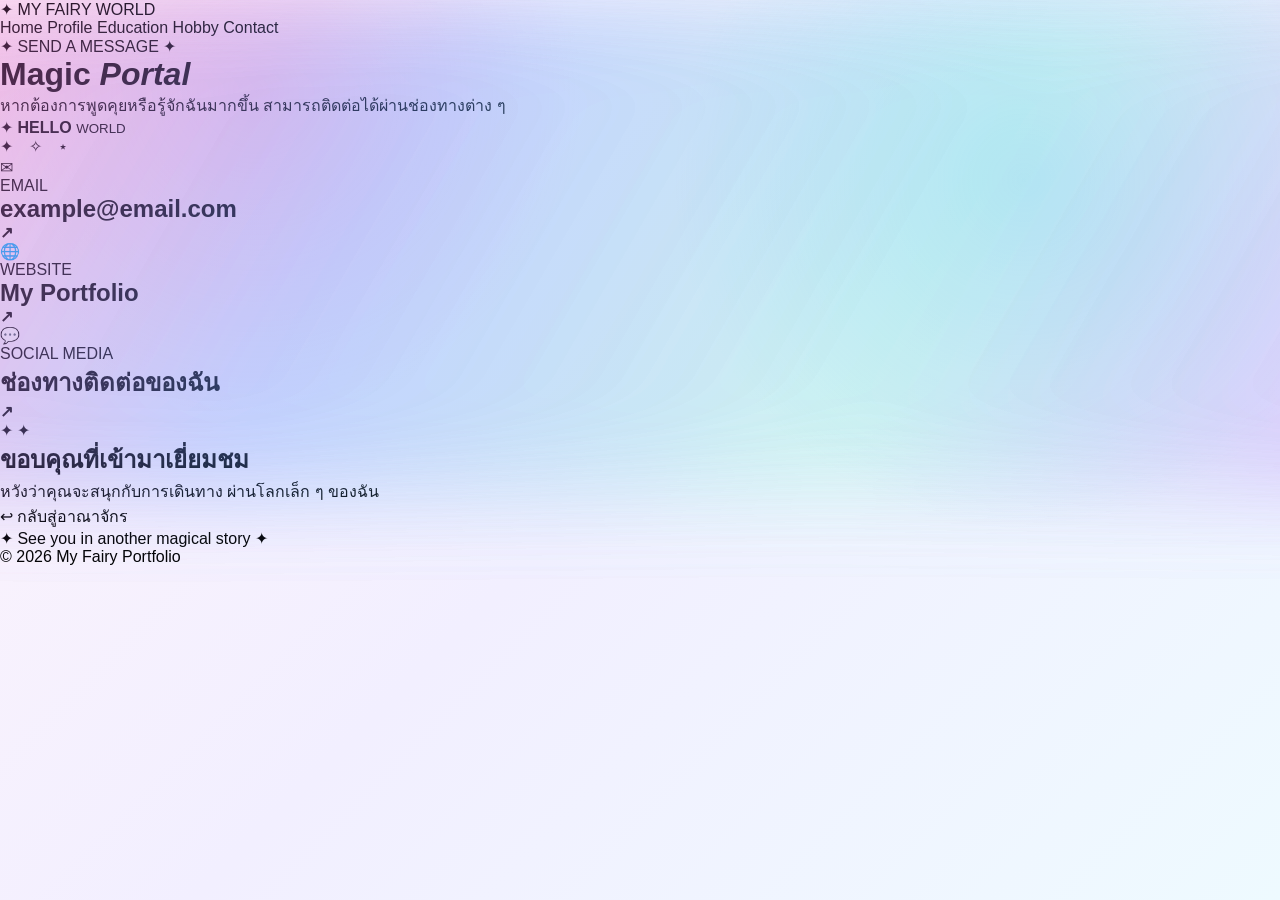
==== commit f2e0e3f1: "Update contact.html" ====
--- a/contact.html
+++ b/contact.html
@@ -1,165 +1,103 @@
-```html
 <!DOCTYPE html>
 <html lang="th">
 <head>
+    <meta charset="UTF-8">
+    <meta name="viewport" content="width=device-width, initial-scale=1.0">
 
-    <meta charset="UTF-8">
+    <title>Contact | Enchanted Kingdom</title>
 
-    <meta
-        name="viewport"
-        content="width=device-width, initial-scale=1.0"
-    >
-
-    <title>Contact | Moonlight</title>
-
-    <link
-        href="https://fonts.googleapis.com/css2?family=Itim&family=Kanit:wght@300;400;500;600;700&display=swap"
-        rel="stylesheet"
-    >
+    <link rel="preconnect" href="https://fonts.googleapis.com">
+    <link rel="preconnect" href="https://fonts.gstatic.com" crossorigin>
+    <link href="https://fonts.googleapis.com/css2?family=Mali:wght@400;500;600;700&family=Prompt:wght@300;400;500;600;700&display=swap" rel="stylesheet">
 
     <link rel="stylesheet" href="style.css">
-
 </head>
 
-
-<body class="forest-contact">
+<body class="contact-page">
 
 
-    <div class="magic-sky">
-
-        <div class="aurora"></div>
-
-        <div class="moon"></div>
-
-        <span class="star s1">✦</span>
-        <span class="star s2">✧</span>
-        <span class="star s3">✦</span>
-        <span class="star s4">✧</span>
-        <span class="star s5">✦</span>
-        <span class="star s6">✧</span>
-        <span class="star s7">✦</span>
-
-        <div class="mist mist-1"></div>
-        <div class="mist mist-2"></div>
-
-    </div>
+    <div class="aurora aurora-one"></div>
+    <div class="aurora aurora-two"></div>
 
 
-    <div class="magic-particles">
+    <header class="magic-nav">
 
-        <span class="butterfly fly-1">🦋</span>
-        <span class="butterfly fly-2">🦋</span>
+        <a href="index.html" class="magic-logo">
+            <span class="logo-orbit">✦</span>
+            <span>MY FAIRY WORLD</span>
+        </a>
 
-        <span class="fairy-light light-1">✦</span>
-        <span class="fairy-light light-2">✧</span>
-        <span class="fairy-light light-3">✦</span>
-
-    </div>
-
-
-    <header class="navbar enchanted-nav">
-
-        <div class="nav-container">
-
-            <a href="index.html" class="logo">
-                <span class="logo-crystal">✦</span>
-                Enchanted World
-            </a>
-
-            <nav class="nav-menu">
-
-                <a href="index.html">🏠 หน้าแรก</a>
-
-                <a href="profile.html">🧚 ประวัติ</a>
-
-                <a href="education.html">📜 การศึกษา</a>
-
-                <a href="hobby.html">🌸 งานอดิเรก</a>
-
-                <a
-                    href="contact.html"
-                    class="active"
-                >
-                    💌 ติดต่อ
-                </a>
-
-            </nav>
-
-        </div>
+        <nav>
+            <a href="index.html">Home</a>
+            <a href="profile.html">Profile</a>
+            <a href="education.html">Education</a>
+            <a href="hobby.html">Hobby</a>
+            <a href="contact.html" class="active">Contact</a>
+        </nav>
 
     </header>
 
 
-    <main>
+    <main class="magic-contact">
+
+        <div class="page-heading">
+
+            <span>✦ SEND A MESSAGE ✦</span>
+
+            <h1>
+                Magic
+                <em>Portal</em>
+            </h1>
+
+            <p>
+                หากต้องการพูดคุยหรือรู้จักฉันมากขึ้น
+                สามารถติดต่อได้ผ่านช่องทางต่าง ๆ
+            </p>
+
+        </div>
 
 
-        <section class="page-banner contact-banner">
-
-            <div class="banner-crown">
-                💌
-            </div>
-
-            <span>
-                SEND A LITTLE MAGIC
-            </span>
-
-            <h1>
-                ติดต่อฉัน
-            </h1>
-
-            <div class="rainbow-divider"></div>
-
-            <p>
-                หากต้องการพูดคุย
-                สามารถส่งข้อความมาได้เลย ✨
-            </p>
-
-        </section>
+        <section class="crystal-room">
 
 
-        <section class="moon-contact">
+            <!-- MAGIC BALL -->
 
+            <div class="crystal-ball-area">
 
-            <div class="contact-introduction">
+                <div class="crystal-orbit orbit-a"></div>
+                <div class="crystal-orbit orbit-b"></div>
+                <div class="crystal-orbit orbit-c"></div>
 
-                <div class="contact-lantern">
-                    🏮
+                <div class="crystal-ball">
+
+                    <div class="crystal-glow"></div>
+
+                    <span>✦</span>
+
+                    <strong>HELLO</strong>
+
+                    <small>WORLD</small>
+
                 </div>
 
-                <h2>
-                    Let's be friends
-                </h2>
-
-                <p>
-                    ขอบคุณที่แวะเข้ามาเยี่ยมชม
-                    โลกมหัศจรรย์ของฉัน
-                </p>
+                <div class="crystal-stars">
+                    ✦　✧　⋆
+                </div>
 
             </div>
 
 
-            <div class="contact-magic-grid">
+            <!-- CONTACT PORTALS -->
 
+            <div class="contact-portals">
 
-                <a
-                    href="mailto:example@email.com"
-                    class="contact-magic email"
-                >
+                <a href="mailto:example@email.com" class="portal email-portal">
 
-                    <div class="contact-symbol">
-                        📧
-                    </div>
+                    <div class="portal-icon">✉</div>
 
                     <div>
-                        <small>EMAIL</small>
-
-                        <h3>
-                            อีเมล
-                        </h3>
-
-                        <p>
-                            example@email.com
-                        </p>
+                        <span>EMAIL</span>
+                        <h2>example@email.com</h2>
                     </div>
 
                     <b>↗</b>
@@ -167,27 +105,13 @@
                 </a>
 
 
-                <a
-                    href="https://github.com/"
-                    target="_blank"
-                    rel="noopener noreferrer"
-                    class="contact-magic web"
-                >
+                <a href="#" class="portal web-portal">
 
-                    <div class="contact-symbol">
-                        💻
-                    </div>
+                    <div class="portal-icon">🌐</div>
 
                     <div>
-                        <small>WEBSITE</small>
-
-                        <h3>
-                            เว็บไซต์
-                        </h3>
-
-                        <p>
-                            My Online Portfolio
-                        </p>
+                        <span>WEBSITE</span>
+                        <h2>My Portfolio</h2>
                     </div>
 
                     <b>↗</b>
@@ -195,105 +119,51 @@
                 </a>
 
 
-                <div class="contact-magic social">
+                <a href="#" class="portal social-portal">
 
-                    <div class="contact-symbol">
-                        📱
+                    <div class="portal-icon">💬</div>
+
+                    <div>
+                        <span>SOCIAL MEDIA</span>
+                        <h2>ช่องทางติดต่อของฉัน</h2>
                     </div>
 
-                    <div>
-                        <small>SOCIAL</small>
+                    <b>↗</b>
 
-                        <h3>
-                            Social Media
-                        </h3>
-
-                        <p>
-                            Instagram / Facebook / Line
-                        </p>
-                    </div>
-
-                    <b>✦</b>
-
-                </div>
-
+                </a>
 
             </div>
-
 
         </section>
 
 
-        <section class="final-magic">
+        <section class="message-scroll">
 
-            <div class="final-stars">
-                ✦ ✧ ✦ ✧ ✦
+            <div class="scroll-top">
+                <span>✦</span>
+                <span>✦</span>
             </div>
 
-            <div class="final-fairy">
-                🧚‍♀️
-            </div>
-
-            <h2>
-                Thank You
-                <span>for visiting</span>
-            </h2>
+            <h2>ขอบคุณที่เข้ามาเยี่ยมชม</h2>
 
             <p>
-                ขอให้ทุกวันที่คุณพบเจอ
-                เต็มไปด้วยเวทมนตร์เล็ก ๆ ✨
+                หวังว่าคุณจะสนุกกับการเดินทาง
+                ผ่านโลกเล็ก ๆ ของฉัน
             </p>
 
-            <a
-                href="index.html"
-                class="enchanted-button white-button"
-            >
-                🏰 กลับสู่โลกของฉัน
-                →
+            <a href="index.html" class="return-button">
+                ↩ กลับสู่อาณาจักร
             </a>
 
         </section>
 
-
     </main>
 
 
-    <footer class="enchanted-footer">
-
-        <div class="footer-content">
-
-            <div class="footer-brand">
-
-                <h2>
-                    ✦ Enchanted World
-                </h2>
-
-                <p>
-                    Thank you for visiting my magical world.
-                </p>
-
-            </div>
-
-
-            <div class="footer-navigation">
-
-                <a href="index.html">หน้าแรก</a>
-                <a href="profile.html">ประวัติ</a>
-                <a href="education.html">การศึกษา</a>
-                <a href="hobby.html">งานอดิเรก</a>
-                <a href="contact.html">ติดต่อ</a>
-
-            </div>
-
-        </div>
-
-
-        <div class="footer-bottom">
-            © 2026 My Enchanted Portfolio ✨
-        </div>
-
+    <footer class="fairy-footer">
+        <p>✦ See you in another magical story ✦</p>
+        <p>© 2026 My Fairy Portfolio</p>
     </footer>
 
 </body>
 </html>
-```
--- a/style.css
+++ b/style.css
@@ -1,55 +1,55 @@
 ```css
-/* =========================================================
-   MY FAIRY PORTFOLIO
-   Enchanted Fairy-Tale Student Portfolio
-   ========================================================= */
-
-
-/* =========================================================
-   1. ROOT
-   ========================================================= */
+/* ============================================================
+   ENCHANTED FOREST PORTFOLIO
+   Magical Fairy-Tale Animation CSS
+   ============================================================ */
+
+
+/* ============================================================
+   VARIABLES
+   ============================================================ */
 
 :root {
 
-    --blue-dark: #26358c;
-    --blue: #4b8df8;
-    --blue-light: #8ed8ff;
-
-    --pink: #ff79b8;
-    --pink-light: #ffd1e8;
-
-    --purple: #9b72ff;
-    --purple-light: #e4d5ff;
-
-    --yellow: #ffd95a;
-    --orange: #ffad62;
-
-    --mint: #78e5c1;
-    --sky: #c7f1ff;
+    --night: #111337;
+    --deep: #19194c;
+    --purple: #6d4bd8;
+    --violet: #a56cff;
+
+    --pink: #ff72bd;
+    --rose: #ff9dce;
+
+    --blue: #62b9ff;
+    --cyan: #7ee8ff;
+
+    --mint: #75e3c0;
+
+    --gold: #ffe47c;
+    --cream: #fff7dc;
 
     --white: #ffffff;
-    --text: #27345f;
-    --muted: #69739b;
-
-    --glass: rgba(255, 255, 255, 0.68);
-    --border: rgba(255, 255, 255, 0.85);
+
+    --text: #34345e;
+    --muted: #72739a;
+
+    --glass:
+        rgba(255, 255, 255, .68);
+
+    --glass-dark:
+        rgba(31, 29, 77, .68);
 
     --shadow:
-        0 20px 60px rgba(71, 72, 150, 0.15);
-
-    --shadow-heavy:
-        0 30px 80px rgba(63, 55, 145, 0.22);
-
-    --radius-xl: 38px;
-    --radius-lg: 28px;
-    --radius-md: 20px;
-
-}
-
-
-/* =========================================================
-   2. RESET
-   ========================================================= */
+        0 25px 70px rgba(50, 35, 110, .16);
+
+    --shadow-dark:
+        0 30px 90px rgba(5, 4, 30, .35);
+
+}
+
+
+/* ============================================================
+   RESET
+   ============================================================ */
 
 * {
     margin: 0;
@@ -57,9 +57,11 @@
     box-sizing: border-box;
 }
 
+
 html {
     scroll-behavior: smooth;
 }
+
 
 body {
 
@@ -74,161 +76,524 @@
     overflow-x: hidden;
 
     background:
+
         radial-gradient(
-            circle at 10% 10%,
-            rgba(255, 178, 222, .55),
+            circle at 20% 10%,
+            rgba(255, 126, 204, .25),
+            transparent 25%
+        ),
+
+        radial-gradient(
+            circle at 80% 20%,
+            rgba(91, 185, 255, .28),
             transparent 28%
         ),
 
-        radial-gradient(
-            circle at 90% 15%,
-            rgba(157, 205, 255, .55),
-            transparent 30%
-        ),
-
-        radial-gradient(
-            circle at 50% 90%,
-            rgba(213, 187, 255, .50),
-            transparent 35%
-        ),
-
         linear-gradient(
             135deg,
-            #fff5fc,
-            #eef8ff 48%,
-            #f7efff
+            #fff5fb,
+            #f2efff,
+            #eefaff
         );
 
 }
+
 
 a {
     text-decoration: none;
     color: inherit;
 }
 
+
 img {
     display: block;
     max-width: 100%;
 }
 
 
-/* =========================================================
-   3. MAGICAL BACKGROUND
-   ========================================================= */
-
-.magic-background {
+/* ============================================================
+   MAGICAL SKY
+   ============================================================ */
+
+.magic-sky {
 
     position: fixed;
 
     inset: 0;
 
+    overflow: hidden;
+
     pointer-events: none;
 
+    z-index: -10;
+
+    background:
+
+        radial-gradient(
+            circle at 50% 30%,
+            rgba(125, 96, 220, .28),
+            transparent 30%
+        );
+
+}
+
+
+.aurora {
+
+    position: absolute;
+
+    width: 120%;
+
+    height: 55%;
+
+    left: -10%;
+
+    top: 0;
+
+    opacity: .7;
+
+    filter: blur(45px);
+
+    background:
+
+        linear-gradient(
+            120deg,
+            rgba(255, 93, 185, .3),
+            rgba(110, 155, 255, .32),
+            rgba(120, 255, 205, .22),
+            rgba(187, 102, 255, .28)
+        );
+
+    animation:
+        auroraMove 14s ease-in-out infinite alternate;
+
+}
+
+
+@keyframes auroraMove {
+
+    0% {
+        transform:
+            translateX(-4%)
+            rotate(-2deg)
+            scale(1);
+    }
+
+    50% {
+        transform:
+            translateX(5%)
+            rotate(2deg)
+            scale(1.08);
+    }
+
+    100% {
+        transform:
+            translateX(-2%)
+            rotate(-1deg)
+            scale(1.03);
+    }
+
+}
+
+
+/* ============================================================
+   MOON
+   ============================================================ */
+
+.moon {
+
+    position: absolute;
+
+    top: 70px;
+
+    right: 10%;
+
+    width: 170px;
+
+    height: 170px;
+
+    border-radius: 50%;
+
+    background:
+
+        radial-gradient(
+            circle at 35% 30%,
+            #fff,
+            #fff7c7 48%,
+            #ffd978
+        );
+
+    box-shadow:
+
+        0 0 30px #fff,
+
+        0 0 80px rgba(255, 232, 139, .7),
+
+        0 0 150px rgba(255, 201, 107, .4);
+
+    animation:
+        moonFloat 7s ease-in-out infinite;
+
+}
+
+
+@keyframes moonFloat {
+
+    0%,
+    100% {
+        transform:
+            translateY(0);
+    }
+
+    50% {
+        transform:
+            translateY(-15px);
+    }
+
+}
+
+
+.moon-crater {
+
+    position: absolute;
+
+    border-radius: 50%;
+
+    background:
+        rgba(216, 183, 102, .15);
+
+}
+
+
+.crater-1 {
+    width: 35px;
+    height: 35px;
+    top: 35px;
+    left: 35px;
+}
+
+.crater-2 {
+    width: 20px;
+    height: 20px;
+    right: 30px;
+    top: 65px;
+}
+
+.crater-3 {
+    width: 28px;
+    height: 28px;
+    bottom: 30px;
+    left: 70px;
+}
+
+
+/* ============================================================
+   STARS
+   ============================================================ */
+
+.star {
+
+    position: absolute;
+
+    color: white;
+
+    font-size: 25px;
+
+    text-shadow:
+
+        0 0 8px white,
+
+        0 0 20px #9b7bff,
+
+        0 0 40px #ff83ca;
+
+    animation:
+        starTwinkle 3s ease-in-out infinite;
+
+}
+
+
+.s1 {
+    top: 12%;
+    left: 12%;
+}
+
+.s2 {
+    top: 25%;
+    left: 30%;
+    animation-delay: .5s;
+}
+
+.s3 {
+    top: 18%;
+    right: 25%;
+    animation-delay: 1s;
+}
+
+.s4 {
+    top: 45%;
+    right: 8%;
+    animation-delay: 1.5s;
+}
+
+.s5 {
+    top: 60%;
+    left: 8%;
+    animation-delay: 2s;
+}
+
+.s6 {
+    top: 70%;
+    right: 30%;
+    animation-delay: .8s;
+}
+
+.s7 {
+    top: 35%;
+    left: 55%;
+    animation-delay: 1.7s;
+}
+
+.s8 {
+    top: 80%;
+    left: 45%;
+    animation-delay: 2.4s;
+}
+
+.s9 {
+    top: 55%;
+    left: 70%;
+    animation-delay: 1.1s;
+}
+
+.s10 {
+    top: 8%;
+    left: 70%;
+    animation-delay: 2.1s;
+}
+
+
+@keyframes starTwinkle {
+
+    0%,
+    100% {
+        opacity: .25;
+        transform:
+            scale(.65)
+            rotate(0);
+    }
+
+    50% {
+        opacity: 1;
+        transform:
+            scale(1.35)
+            rotate(20deg);
+    }
+
+}
+
+
+/* ============================================================
+   MIST
+   ============================================================ */
+
+.mist {
+
+    position: absolute;
+
+    width: 700px;
+
+    height: 170px;
+
+    border-radius: 50%;
+
+    filter: blur(30px);
+
+    background:
+        rgba(255, 255, 255, .2);
+
+}
+
+
+.mist-1 {
+
+    bottom: 15%;
+
+    left: -10%;
+
+    animation:
+        mistMove 18s ease-in-out infinite;
+
+}
+
+
+.mist-2 {
+
+    bottom: 30%;
+
+    right: -15%;
+
+    animation:
+        mistMove 23s ease-in-out infinite reverse;
+
+}
+
+
+@keyframes mistMove {
+
+    0%,
+    100% {
+        transform:
+            translateX(0)
+            scale(1);
+    }
+
+    50% {
+        transform:
+            translateX(120px)
+            scale(1.2);
+    }
+
+}
+
+
+/* ============================================================
+   MAGIC PARTICLES
+   ============================================================ */
+
+.magic-particles {
+
+    position: fixed;
+
+    inset: 0;
+
+    z-index: 2;
+
+    pointer-events: none;
+
     overflow: hidden;
 
-    z-index: -1;
-
-}
-
-
-.star {
+}
+
+
+.fairy-light {
 
     position: absolute;
 
-    color: #ffffff;
+    color: white;
 
     text-shadow:
-        0 0 8px #ffffff,
-        0 0 18px #b98cff,
-        0 0 30px #ff9bd4;
+        0 0 8px white,
+        0 0 25px #b878ff;
 
     animation:
-        twinkle 2.5s ease-in-out infinite;
-
-}
-
-.star-1 {
-    top: 15%;
-    left: 8%;
-    font-size: 30px;
-}
-
-.star-2 {
+        floatLight 7s ease-in-out infinite;
+
+}
+
+
+.light-1 {
+    left: 12%;
     top: 30%;
-    right: 12%;
-    font-size: 22px;
-    animation-delay: .7s;
-}
-
-.star-3 {
+    font-size: 25px;
+}
+
+.light-2 {
+    left: 25%;
     top: 65%;
-    left: 15%;
-    font-size: 20px;
-    animation-delay: 1.2s;
-}
-
-.star-4 {
-    top: 78%;
-    right: 20%;
-    font-size: 28px;
-    animation-delay: 1.7s;
-}
-
-.star-5 {
-    top: 45%;
-    left: 48%;
     font-size: 18px;
     animation-delay: 2s;
 }
 
-
-@keyframes twinkle {
+.light-3 {
+    right: 17%;
+    top: 35%;
+    font-size: 28px;
+    animation-delay: 1s;
+}
+
+.light-4 {
+    right: 28%;
+    top: 75%;
+    font-size: 20px;
+    animation-delay: 3s;
+}
+
+.light-5 {
+    left: 50%;
+    top: 20%;
+    font-size: 18px;
+}
+
+.light-6 {
+    right: 5%;
+    top: 55%;
+    font-size: 25px;
+}
+
+
+@keyframes floatLight {
 
     0%,
     100% {
-        opacity: .35;
-        transform: scale(.75) rotate(0deg);
+        transform:
+            translate(0, 0)
+            scale(.7);
+
+        opacity: .25;
     }
 
     50% {
+        transform:
+            translate(20px, -35px)
+            scale(1.4);
+
         opacity: 1;
-        transform: scale(1.3) rotate(20deg);
-    }
-
-}
-
-
-/* Butterflies */
+    }
+
+}
+
+
+/* ============================================================
+   BUTTERFLY
+   ============================================================ */
 
 .butterfly {
 
     position: absolute;
 
-    font-size: 35px;
+    font-size: 34px;
 
     filter:
         drop-shadow(
-            0 0 15px rgba(255, 121, 184, .55)
+            0 0 15px rgba(255, 111, 194, .65)
         );
 
     animation:
-        butterflyFly 15s ease-in-out infinite;
-
-}
-
-.butterfly-1 {
-    left: -5%;
-    top: 25%;
-}
-
-.butterfly-2 {
-    right: -5%;
-    top: 65%;
-    animation-delay: 6s;
-}
-
-
-@keyframes butterflyFly {
+        butterflyJourney 18s linear infinite;
+
+}
+
+
+.fly-1 {
+    top: 35%;
+    left: -10%;
+}
+
+.fly-2 {
+    top: 68%;
+    left: -12%;
+    animation-delay: 7s;
+}
+
+.fly-3 {
+    top: 20%;
+    left: -8%;
+    animation-delay: 12s;
+}
+
+
+@keyframes butterflyJourney {
 
     0% {
         transform:
@@ -236,130 +601,125 @@
             rotate(-10deg);
     }
 
-    25% {
+    20% {
         transform:
-            translate(25vw, -8vh)
-            rotate(12deg);
-    }
-
-    50% {
+            translate(22vw, -8vh)
+            rotate(10deg);
+    }
+
+    40% {
         transform:
-            translate(50vw, 10vh)
+            translate(45vw, 7vh)
+            rotate(-8deg);
+    }
+
+    60% {
+        transform:
+            translate(68vw, -10vh)
+            rotate(8deg);
+    }
+
+    80% {
+        transform:
+            translate(90vw, 5vh)
             rotate(-5deg);
-    }
-
-    75% {
-        transform:
-            translate(75vw, -5vh)
-            rotate(12deg);
     }
 
     100% {
         transform:
-            translate(110vw, 5vh)
-            rotate(-10deg);
-    }
-
-}
-
-
-/* Clouds */
-
-.cloud {
+            translate(120vw, -4vh)
+            rotate(8deg);
+    }
+
+}
+
+
+/* ============================================================
+   FAIRY DUST
+   ============================================================ */
+
+.fairy-dust {
 
     position: absolute;
 
-    opacity: .65;
-
-    font-size: 85px;
-
-    filter:
-        drop-shadow(
-            0 12px 15px rgba(94, 158, 255, .15)
-        );
+    width: 8px;
+
+    height: 8px;
+
+    border-radius: 50%;
+
+    color: transparent;
+
+    background: white;
+
+    box-shadow:
+        0 0 10px white,
+        0 0 20px #ff8fd0;
 
     animation:
-        cloudMove 25s linear infinite;
-
-}
-
-.cloud-1 {
-    top: 8%;
-    left: -10%;
-}
-
-.cloud-2 {
-    top: 50%;
-    right: -12%;
-    animation-delay: 8s;
-}
-
-
-@keyframes cloudMove {
+        dustFloat 6s ease-in-out infinite;
+
+}
+
+
+.dust-1 {
+    left: 20%;
+    bottom: 20%;
+}
+
+.dust-2 {
+    left: 60%;
+    bottom: 30%;
+    animation-delay: 1s;
+}
+
+.dust-3 {
+    right: 15%;
+    bottom: 15%;
+    animation-delay: 2s;
+}
+
+.dust-4 {
+    left: 40%;
+    bottom: 12%;
+    animation-delay: 3s;
+}
+
+.dust-5 {
+    right: 40%;
+    bottom: 45%;
+    animation-delay: 4s;
+}
+
+
+@keyframes dustFloat {
 
     0% {
-        transform: translateX(0);
+        transform:
+            translateY(30px)
+            scale(.3);
+
+        opacity: 0;
     }
 
     50% {
-        transform: translateX(30vw);
+        opacity: 1;
     }
 
     100% {
-        transform: translateX(0);
-    }
-
-}
-
-
-/* Flowers */
-
-.flower {
-
-    position: absolute;
-
-    font-size: 42px;
-
-    animation:
-        flowerFloat 5s ease-in-out infinite;
-
-}
-
-.flower-1 {
-    left: 3%;
-    bottom: 8%;
-}
-
-.flower-2 {
-    right: 5%;
-    bottom: 15%;
-    animation-delay: 1.2s;
-}
-
-.flower-3 {
-    left: 45%;
-    bottom: 3%;
-    animation-delay: 2s;
-}
-
-
-@keyframes flowerFloat {
-
-    0%,
-    100% {
-        transform: translateY(0) rotate(-5deg);
-    }
-
-    50% {
-        transform: translateY(-18px) rotate(7deg);
-    }
-
-}
-
-
-/* =========================================================
-   4. NAVBAR
-   ========================================================= */
+        transform:
+            translateY(-100px)
+            scale(1);
+
+        opacity: 0;
+    }
+
+}
+
+
+/* ============================================================
+   NAVBAR
+   ============================================================ */
 
 .navbar {
 
@@ -369,22 +729,23 @@
 
     z-index: 100;
 
-    padding: 16px 5%;
+    padding:
+        15px 5%;
 
     background:
         rgba(255, 255, 255, .62);
 
     backdrop-filter:
-        blur(20px);
+        blur(25px);
 
     -webkit-backdrop-filter:
-        blur(20px);
+        blur(25px);
 
     border-bottom:
-        1px solid rgba(255, 255, 255, .8);
+        1px solid rgba(255, 255, 255, .85);
 
     box-shadow:
-        0 10px 35px rgba(71, 73, 150, .08);
+        0 10px 40px rgba(50, 40, 100, .08);
 
 }
 
@@ -414,18 +775,18 @@
 
     gap: 10px;
 
-    font-family: "Itim", cursive;
-
-    font-size: 26px;
-
-    font-weight: bold;
-
-    color: var(--blue-dark);
-
-}
-
-
-.logo-magic {
+    font-family:
+        "Itim",
+        cursive;
+
+    font-size: 25px;
+
+    color: #4a4382;
+
+}
+
+
+.logo-crystal {
 
     width: 42px;
 
@@ -435,35 +796,32 @@
 
     place-items: center;
 
+    color: white;
+
     border-radius: 50%;
-
-    color: white;
 
     background:
         linear-gradient(
             135deg,
-            var(--pink),
-            var(--purple),
-            var(--blue)
+            #ff73b9,
+            #956aff,
+            #5db9ff
         );
 
     box-shadow:
-        0 0 20px rgba(155, 114, 255, .45);
+        0 0 25px rgba(151, 103, 255, .45);
 
     animation:
-        logoSpin 5s linear infinite;
-
-}
-
-
-@keyframes logoSpin {
-
-    0% {
-        transform: rotate(0deg);
-    }
-
-    100% {
-        transform: rotate(360deg);
+        crystalRotate 6s linear infinite;
+
+}
+
+
+@keyframes crystalRotate {
+
+    to {
+        transform:
+            rotate(360deg);
     }
 
 }
@@ -473,199 +831,182 @@
 
     display: flex;
 
+    gap: 7px;
+
+    flex-wrap: wrap;
+
+    justify-content: center;
+
+}
+
+
+.nav-menu a {
+
+    padding:
+        10px 14px;
+
+    border-radius: 15px;
+
+    color: #55577d;
+
+    transition:
+        .35s ease;
+
+}
+
+
+.nav-menu a:hover,
+.nav-menu a.active {
+
+    color: #7b56ce;
+
+    background:
+        rgba(255, 255, 255, .8);
+
+    box-shadow:
+        0 8px 25px rgba(80, 70, 140, .1);
+
+    transform:
+        translateY(-3px);
+
+}
+
+
+/* ============================================================
+   HERO
+   ============================================================ */
+
+.forest-hero {
+
+    max-width: 1250px;
+
+    min-height:
+        calc(100vh - 75px);
+
+    margin: auto;
+
+    padding:
+        80px 5%;
+
+    display: grid;
+
+    grid-template-columns:
+        1fr 1fr;
+
     align-items: center;
 
-    gap: 8px;
-
-}
-
-
-.nav-menu a {
-
-    position: relative;
-
-    padding: 10px 15px;
-
-    border-radius: 15px;
-
-    color: #4f5880;
-
-    transition:
-        .3s ease;
-
-}
-
-
-.nav-menu a::after {
-
-    content: "";
-
-    position: absolute;
-
-    left: 50%;
-
-    bottom: 4px;
-
-    width: 0;
-
-    height: 3px;
-
-    border-radius: 20px;
+    gap: 50px;
+
+}
+
+
+.hero-left {
+
+    animation:
+        heroAppear 1s ease both;
+
+}
+
+
+@keyframes heroAppear {
+
+    from {
+        opacity: 0;
+        transform:
+            translateY(45px);
+    }
+
+    to {
+        opacity: 1;
+        transform:
+            translateY(0);
+    }
+
+}
+
+
+.welcome-pill {
+
+    display: inline-block;
+
+    padding:
+        10px 20px;
+
+    border-radius: 50px;
+
+    color: #7555bd;
+
+    background:
+        rgba(255, 255, 255, .68);
+
+    border:
+        1px solid rgba(255, 255, 255, .9);
+
+    box-shadow:
+        0 10px 35px rgba(80, 60, 150, .1);
+
+}
+
+
+.hero-mini {
+
+    margin-top: 25px;
+
+    color: var(--pink);
+
+    font-weight: 600;
+
+    letter-spacing: 2px;
+
+}
+
+
+.hero-left h1 {
+
+    margin-top: 10px;
+
+    font-size:
+        clamp(48px, 7vw, 88px);
+
+    line-height: .98;
+
+    color: #343568;
+
+}
+
+
+.hero-left h1 span {
+
+    display: block;
+
+    margin-top: 18px;
+
+    font-size: .35em;
+
+    color: #7779a2;
+
+    letter-spacing: 1px;
+
+}
+
+
+.hero-left h1 strong {
+
+    display: block;
+
+    margin-top: 4px;
 
     background:
         linear-gradient(
             90deg,
-            var(--pink),
-            var(--purple),
-            var(--blue)
+            #ff68b4,
+            #9a68ff,
+            #55b7ff,
+            #5be0bd
         );
 
-    transform: translateX(-50%);
-
-    transition: .3s ease;
-
-}
-
-
-.nav-menu a:hover,
-.nav-menu a.active {
-
-    color: var(--purple);
-
-    background:
-        rgba(255, 255, 255, .75);
-
-    transform:
-        translateY(-2px);
-
-}
-
-
-.nav-menu a:hover::after,
-.nav-menu a.active::after {
-
-    width: 60%;
-
-}
-
-
-/* =========================================================
-   5. HERO
-   ========================================================= */
-
-.hero {
-
-    max-width: 1250px;
-
-    min-height:
-        calc(100vh - 80px);
-
-    margin: auto;
-
-    padding:
-        70px 5%;
-
-    display: grid;
-
-    grid-template-columns:
-        1.05fr .95fr;
-
-    align-items: center;
-
-    gap: 40px;
-
-}
-
-
-.hero-content {
-
-    animation:
-        slideUp .9s ease both;
-
-}
-
-
-.magic-label {
-
-    display: inline-flex;
-
-    padding:
-        9px 18px;
-
-    border-radius: 50px;
-
-    color: #7149ba;
-
-    background:
-        rgba(255, 255, 255, .65);
-
-    border:
-        1px solid rgba(255, 255, 255, .9);
-
-    box-shadow:
-        0 10px 30px rgba(100, 72, 170, .1);
-
-    margin-bottom: 20px;
-
-}
-
-
-.small-title {
-
-    color: var(--pink);
-
-    font-weight: 500;
-
-    margin-bottom: 8px;
-
-}
-
-
-.hero h1 {
-
-    font-size:
-        clamp(50px, 7vw, 88px);
-
-    line-height: 1;
-
-    letter-spacing: -3px;
-
-    color: var(--blue-dark);
-
-}
-
-
-.hero h1 span {
-
-    display: block;
-
-    font-size: .42em;
-
-    letter-spacing: 1px;
-
-    color: var(--purple);
-
-    margin: 16px 0 8px;
-
-}
-
-
-.hero h1 strong {
-
-    display: block;
-
-    font-weight: 700;
-
-    background:
-        linear-gradient(
-            90deg,
-            #ff65ae,
-            #9c6cff,
-            #45a9ff,
-            #48dcb1
-        );
-
-    background-size: 300%;
+    background-size:
+        300%;
 
     -webkit-background-clip: text;
 
@@ -679,6 +1020,25 @@
 }
 
 
+.hero-left h1 em {
+
+    display: block;
+
+    font-family:
+        "Itim",
+        cursive;
+
+    font-style: normal;
+
+    font-size: .55em;
+
+    color: #896ac8;
+
+    margin-top: 7px;
+
+}
+
+
 @keyframes rainbowText {
 
     0% {
@@ -696,7 +1056,7 @@
 }
 
 
-.hero-description {
+.hero-text {
 
     max-width: 600px;
 
@@ -711,27 +1071,27 @@
 }
 
 
-.hero-description b {
+.hero-text b {
 
     color: var(--pink);
 
 }
 
 
-.hero-tags {
+.magic-tags {
 
     display: flex;
 
     flex-wrap: wrap;
 
-    gap: 10px;
-
-    margin-top: 22px;
-
-}
-
-
-.hero-tags span {
+    gap: 9px;
+
+    margin-top: 20px;
+
+}
+
+
+.magic-tags span {
 
     padding:
         7px 14px;
@@ -739,33 +1099,32 @@
     border-radius: 50px;
 
     background:
-        rgba(255, 255, 255, .65);
-
-    border:
-        1px solid rgba(255, 255, 255, .9);
+        rgba(255, 255, 255, .68);
 
     box-shadow:
-        0 8px 20px rgba(91, 83, 150, .08);
-
-}
-
-
-.hero-buttons {
+        0 7px 20px rgba(80, 70, 140, .07);
+
+}
+
+
+.hero-actions {
 
     display: flex;
 
     flex-wrap: wrap;
 
-    gap: 15px;
-
-    margin-top: 32px;
-
-}
-
-
-/* Buttons */
-
-.magic-button {
+    gap: 14px;
+
+    margin-top: 30px;
+
+}
+
+
+/* ============================================================
+   BUTTONS
+   ============================================================ */
+
+.enchanted-button {
 
     position: relative;
 
@@ -779,33 +1138,30 @@
 
     gap: 10px;
 
-    min-height: 54px;
+    min-height: 55px;
 
     padding:
-        0 24px;
-
-    border-radius: 18px;
-
-    font-weight: 500;
+        0 25px;
+
+    border-radius: 20px;
 
     transition:
-        transform .3s ease,
-        box-shadow .3s ease;
-
-}
-
-
-.magic-button::before {
+        .35s ease;
+
+}
+
+
+.enchanted-button::before {
 
     content: "";
 
     position: absolute;
 
+    left: -120%;
+
     top: 0;
 
-    left: -100%;
-
-    width: 70%;
+    width: 80%;
 
     height: 100%;
 
@@ -813,61 +1169,62 @@
         linear-gradient(
             90deg,
             transparent,
-            rgba(255, 255, 255, .6),
+            rgba(255, 255, 255, .65),
             transparent
         );
 
-    transform: skewX(-20deg);
-
-    transition: .7s;
-
-}
-
-
-.magic-button:hover::before {
-
-    left: 130%;
-
-}
-
-
-.magic-button:hover {
-
     transform:
-        translateY(-5px);
-
-}
-
-
-.primary-button {
+        skewX(-25deg);
+
+}
+
+
+.enchanted-button:hover::before {
+
+    animation:
+        buttonShine .8s ease;
+
+}
+
+
+@keyframes buttonShine {
+
+    to {
+        left: 140%;
+    }
+
+}
+
+
+.enchanted-button:hover {
+
+    transform:
+        translateY(-6px);
+
+}
+
+
+.enchanted-button.primary {
 
     color: white;
 
     background:
         linear-gradient(
             135deg,
-            #ff68b0,
-            #9c6cff,
-            #559eff
+            #ff67b5,
+            #a16cff,
+            #58aaff
         );
 
     box-shadow:
-        0 15px 35px rgba(139, 96, 234, .3);
-
-}
-
-
-.primary-button:hover {
-
-    box-shadow:
-        0 22px 45px rgba(139, 96, 234, .4);
-
-}
-
-
-.secondary-button {
-
-    color: var(--purple);
+        0 18px 40px rgba(127, 91, 218, .3);
+
+}
+
+
+.enchanted-button.ghost {
+
+    color: #7559bd;
 
     background:
         rgba(255, 255, 255, .75);
@@ -875,1080 +1232,651 @@
     border:
         1px solid rgba(255, 255, 255, .9);
 
+}
+
+
+/* ============================================================
+   MAGIC PORTAL
+   ============================================================ */
+
+.hero-right {
+
+    position: relative;
+
+    min-height: 600px;
+
+    display: grid;
+
+    place-items: center;
+
+}
+
+
+.magic-portal {
+
+    position: relative;
+
+    width: 520px;
+
+    height: 520px;
+
+    max-width: 90vw;
+
+    display: grid;
+
+    place-items: center;
+
+}
+
+
+.portal-ring {
+
+    position: absolute;
+
+    border-radius: 50%;
+
+    border:
+        2px solid rgba(255, 255, 255, .8);
+
     box-shadow:
-        0 10px 30px rgba(74, 70, 130, .08);
-
-}
-
-
-/* =========================================================
-   6. HERO VISUAL
-   ========================================================= */
-
-.hero-visual {
+        0 0 25px rgba(173, 112, 255, .4);
+
+}
+
+
+.ring-a {
+
+    width: 440px;
+
+    height: 440px;
+
+    border-top-color: #ff7fc2;
+
+    border-bottom-color: #61baff;
+
+    animation:
+        portalRotate 14s linear infinite;
+
+}
+
+
+.ring-b {
+
+    width: 500px;
+
+    height: 300px;
+
+    border-left-color: #ffe276;
+
+    border-right-color: #77e2c2;
+
+    animation:
+        portalRotateReverse 17s linear infinite;
+
+}
+
+
+.ring-c {
+
+    width: 340px;
+
+    height: 510px;
+
+    border-left-color: #ad79ff;
+
+    animation:
+        portalRotate 20s linear infinite;
+
+}
+
+
+@keyframes portalRotate {
+
+    to {
+        transform:
+            rotate(360deg);
+    }
+
+}
+
+
+@keyframes portalRotateReverse {
+
+    to {
+        transform:
+            rotate(-360deg);
+    }
+
+}
+
+
+.portrait-window {
 
     position: relative;
 
-    min-height: 600px;
-
-    display: grid;
-
-    place-items: center;
-
-}
-
-
-.moon-glow {
-
-    position: absolute;
-
-    width: 370px;
-
-    height: 370px;
-
-    border-radius: 50%;
-
-    background:
-        radial-gradient(
-            circle,
-            rgba(255, 226, 134, .55),
-            rgba(255, 157, 220, .2) 45%,
-            transparent 70%
-        );
-
-    filter:
-        blur(10px);
-
-}
-
-
-.profile-orbit {
-
-    position: relative;
-
-    z-index: 3;
-
-}
-
-
-.profile-frame {
-
-    position: relative;
-
-    width: min(380px, 75vw);
-
-    aspect-ratio: 4 / 5;
-
-    padding: 12px;
+    width: 315px;
+
+    height: 390px;
+
+    padding: 11px;
+
+    z-index: 5;
 
     border-radius:
-        48% 48% 42% 42%;
-
-    background:
-        linear-gradient(
-            145deg,
-            #ffffff,
-            #ffd4ed,
-            #c9b8ff,
-            #a8ddff,
-            #ffffff
-        );
-
-    box-shadow:
-        0 30px 80px rgba(95, 79, 170, .25);
-
-    animation:
-        gentleFloat 6s ease-in-out infinite;
-
-}
-
-
-.profile-frame::before {
-
-    content: "";
-
-    position: absolute;
-
-    inset: -10px;
-
-    border-radius:
-        inherit;
-
-    border:
-        2px solid rgba(255, 255, 255, .75);
-
-    box-shadow:
-        0 0 35px rgba(255, 143, 213, .4);
-
-    z-index: -1;
-
-}
-
-
-.profile-frame img {
-
-    width: 100%;
-
-    height: 100%;
-
-    object-fit: cover;
-
-    border-radius:
-        42% 42% 36% 36%;
-
-}
-
-
-@keyframes gentleFloat {
-
-    0%,
-    100% {
-        transform: translateY(0) rotate(-1deg);
-    }
-
-    50% {
-        transform: translateY(-15px) rotate(1deg);
-    }
-
-}
-
-
-/* Magical rings */
-
-.magical-ring {
-
-    position: absolute;
-
-    border:
-        2px solid rgba(255, 255, 255, .75);
-
-    border-radius: 50%;
-
-    box-shadow:
-        0 0 20px rgba(170, 120, 255, .4);
-
-}
-
-
-.ring-one {
-
-    width: 460px;
-
-    height: 460px;
-
-    border-top-color: #ff87c8;
-
-    border-bottom-color: #6bbaff;
-
-    animation:
-        ringRotate 14s linear infinite;
-
-}
-
-
-.ring-two {
-
-    width: 520px;
-
-    height: 300px;
-
-    transform: rotate(35deg);
-
-    border-left-color: #ffd85c;
-
-    border-right-color: #8ee7c8;
-
-    animation:
-        ringRotateReverse 18s linear infinite;
-
-}
-
-
-.ring-three {
-
-    width: 340px;
-
-    height: 520px;
-
-    transform: rotate(-30deg);
-
-    border-left-color: #9e75ff;
-
-    animation:
-        ringRotate 20s linear infinite;
-
-}
-
-
-@keyframes ringRotate {
-
-    from {
-        transform: rotate(0);
-    }
-
-    to {
-        transform: rotate(360deg);
-    }
-
-}
-
-
-@keyframes ringRotateReverse {
-
-    from {
-        transform: rotate(360deg);
-    }
-
-    to {
-        transform: rotate(0);
-    }
-
-}
-
-
-/* Photo sparkles */
-
-.photo-sparkle {
-
-    position: absolute;
-
-    color: white;
-
-    font-size: 25px;
-
-    text-shadow:
-        0 0 10px white,
-        0 0 20px #ff8fd0;
-
-    animation:
-        twinkle 2s ease infinite;
-
-}
-
-
-.sparkle-a {
-    top: 5%;
-    right: 5%;
-}
-
-.sparkle-b {
-    left: 2%;
-    top: 40%;
-    animation-delay: .7s;
-}
-
-.sparkle-c {
-    right: 12%;
-    bottom: 7%;
-    animation-delay: 1.2s;
-}
-
-
-/* Floating cards */
-
-.floating-card {
-
-    position: absolute;
-
-    z-index: 5;
-
-    display: flex;
-
-    align-items: center;
-
-    gap: 12px;
-
-    padding: 15px 18px;
-
-    border-radius: 20px;
-
-    background:
-        rgba(255, 255, 255, .72);
-
-    backdrop-filter:
-        blur(15px);
-
-    border:
-        1px solid rgba(255, 255, 255, .9);
-
-    box-shadow:
-        0 20px 45px rgba(68, 69, 140, .15);
-
-    animation:
-        gentleFloat 5s ease-in-out infinite;
-
-}
-
-
-.floating-card > span {
-
-    font-size: 30px;
-
-}
-
-
-.floating-card small {
-
-    display: block;
-
-    color: var(--muted);
-
-}
-
-
-.floating-card b {
-
-    display: block;
-
-    color: var(--purple);
-
-}
-
-
-.card-top {
-
-    top: 14%;
-
-    right: 2%;
-
-}
-
-
-.card-bottom {
-
-    bottom: 14%;
-
-    left: 0;
-
-    animation-delay: 1.2s;
-
-}
-
-
-/* =========================================================
-   7. SECTION
-   ========================================================= */
-
-.intro-section,
-.about-section,
-.education-highlight,
-.education-table-section,
-.hobby-section,
-.contact-section {
-
-    max-width: 1250px;
-
-    margin:
-        80px auto;
-
-    padding:
-        0 5%;
-
-}
-
-
-.section-heading {
-
-    text-align: center;
-
-    margin-bottom: 45px;
-
-}
-
-
-.section-heading > span {
-
-    color: var(--pink);
-
-    font-weight: 600;
-
-    letter-spacing: 1px;
-
-}
-
-
-.section-heading h2 {
-
-    margin-top: 8px;
-
-    font-size:
-        clamp(30px, 4vw, 48px);
-
-    color: var(--blue-dark);
-
-}
-
-
-.section-heading p {
-
-    color: var(--muted);
-
-    margin-top: 10px;
-
-}
-
-
-/* =========================================================
-   8. FEATURE CARDS
-   ========================================================= */
-
-.feature-grid {
-
-    display: grid;
-
-    grid-template-columns:
-        repeat(4, 1fr);
-
-    gap: 20px;
-
-}
-
-
-.feature-card {
-
-    position: relative;
-
-    overflow: hidden;
-
-    padding: 30px;
-
-    min-height: 260px;
-
-    border-radius:
-        var(--radius-lg);
-
-    background:
-        rgba(255, 255, 255, .65);
-
-    border:
-        1px solid rgba(255, 255, 255, .9);
-
-    box-shadow:
-        var(--shadow);
-
-    transition:
-        .4s ease;
-
-}
-
-
-.feature-card::before {
-
-    content: "";
-
-    position: absolute;
-
-    width: 150px;
-
-    height: 150px;
-
-    right: -70px;
-
-    top: -70px;
-
-    border-radius: 50%;
-
-    background:
-        rgba(255, 255, 255, .5);
-
-}
-
-
-.feature-card:hover {
-
-    transform:
-        translateY(-12px)
-        rotate(-1deg);
-
-    box-shadow:
-        var(--shadow-heavy);
-
-}
-
-
-.feature-icon {
-
-    width: 65px;
-
-    height: 65px;
-
-    display: grid;
-
-    place-items: center;
-
-    font-size: 30px;
-
-    border-radius: 20px;
-
-    margin-bottom: 20px;
-
-    background:
-        rgba(255, 255, 255, .8);
-
-    box-shadow:
-        0 10px 25px rgba(80, 80, 140, .1);
-
-}
-
-
-.feature-card h3 {
-
-    font-size: 23px;
-
-    color: var(--blue-dark);
-
-}
-
-
-.feature-card p {
-
-    margin-top: 10px;
-
-    color: var(--muted);
-
-    line-height: 1.8;
-
-}
-
-
-.feature-card a {
-
-    display: inline-block;
-
-    margin-top: 18px;
-
-    font-weight: 500;
-
-    color: var(--purple);
-
-}
-
-
-.feature-card.pink {
-    background:
-        linear-gradient(
-            145deg,
-            rgba(255, 220, 238, .9),
-            rgba(255, 255, 255, .7)
-        );
-}
-
-.feature-card.blue {
-    background:
-        linear-gradient(
-            145deg,
-            rgba(207, 237, 255, .9),
-            rgba(255, 255, 255, .7)
-        );
-}
-
-.feature-card.purple {
-    background:
-        linear-gradient(
-            145deg,
-            rgba(229, 216, 255, .9),
-            rgba(255, 255, 255, .7)
-        );
-}
-
-.feature-card.yellow {
-    background:
-        linear-gradient(
-            145deg,
-            rgba(255, 239, 180, .9),
-            rgba(255, 255, 255, .7)
-        );
-}
-
-
-/* =========================================================
-   9. MAGIC QUOTE
-   ========================================================= */
-
-.magic-quote {
-
-    max-width: 1000px;
-
-    margin:
-        100px auto;
-
-    padding:
-        70px 30px;
-
-    text-align: center;
-
-    position: relative;
-
-    border-radius:
-        var(--radius-xl);
-
-    background:
-        linear-gradient(
-            135deg,
-            rgba(255, 172, 217, .5),
-            rgba(176, 201, 255, .55),
-            rgba(210, 185, 255, .55)
-        );
-
-    border:
-        1px solid rgba(255, 255, 255, .8);
-
-    box-shadow:
-        var(--shadow);
-
-}
-
-
-.quote-stars {
-
-    color: #ffffff;
-
-    font-size: 25px;
-
-    text-shadow:
-        0 0 15px #9c6cff;
-
-}
-
-
-.magic-quote blockquote {
-
-    max-width: 750px;
-
-    margin:
-        25px auto;
-
-    font-family:
-        "Itim",
-        cursive;
-
-    font-size:
-        clamp(26px, 4vw, 42px);
-
-    line-height: 1.4;
-
-    color: #55438e;
-
-}
-
-
-.magic-quote p {
-
-    color: #8668bb;
-
-}
-
-
-/* =========================================================
-   10. PAGE HERO
-   ========================================================= */
-
-.page-main {
-
-    padding-bottom: 80px;
-
-}
-
-
-.page-hero {
-
-    min-height: 400px;
-
-    display: flex;
-
-    flex-direction: column;
-
-    justify-content: center;
-
-    align-items: center;
-
-    text-align: center;
-
-    padding:
-        70px 20px 40px;
-
-}
-
-
-.page-icon {
-
-    width: 90px;
-
-    height: 90px;
-
-    display: grid;
-
-    place-items: center;
-
-    font-size: 45px;
-
-    border-radius: 50%;
-
-    background:
-        rgba(255, 255, 255, .65);
-
-    box-shadow:
-        0 20px 50px rgba(100, 80, 160, .15);
-
-    animation:
-        gentleFloat 4s ease-in-out infinite;
-
-}
-
-
-.page-hero > p:first-of-type {
-
-    margin-top: 25px;
-
-    color: var(--pink);
-
-    font-weight: 600;
-
-    letter-spacing: 2px;
-
-}
-
-
-.page-hero h1 {
-
-    margin-top: 5px;
-
-    font-size:
-        clamp(42px, 6vw, 72px);
-
-    background:
-        linear-gradient(
-            90deg,
-            #ff65ae,
-            #966cff,
-            #4b9cff
-        );
-
-    -webkit-background-clip: text;
-
-    background-clip: text;
-
-    color: transparent;
-
-}
-
-
-.rainbow-line {
-
-    display: block;
-
-    width: 130px;
-
-    height: 6px;
-
-    margin:
-        18px auto;
-
-    border-radius: 50px;
-
-    background:
-        linear-gradient(
-            90deg,
-            #ff76b9,
-            #ffcf59,
-            #70e1c0,
-            #65b5ff,
-            #a676ff
-        );
-
-    background-size: 300%;
-
-    animation:
-        rainbowMove 5s linear infinite;
-
-}
-
-
-@keyframes rainbowMove {
-
-    0% {
-        background-position: 0%;
-    }
-
-    100% {
-        background-position: 300%;
-    }
-
-}
-
-
-.page-subtitle {
-
-    color: var(--muted);
-
-}
-
-
-/* =========================================================
-   11. PROFILE
-   ========================================================= */
-
-.profile-section {
-
-    max-width: 1100px;
-
-    margin:
-        30px auto 100px;
-
-    padding:
-        0 5%;
-
-    display: grid;
-
-    grid-template-columns:
-        .8fr 1.2fr;
-
-    gap: 70px;
-
-    align-items: center;
-
-}
-
-
-.profile-picture-area {
-
-    display: flex;
-
-    justify-content: center;
-
-}
-
-
-.castle-frame {
-
-    position: relative;
-
-    width: min(380px, 90vw);
-
-    padding: 15px;
-
-    border-radius:
-        40px;
+        48% 48% 35% 35%;
 
     background:
         linear-gradient(
             145deg,
             #fff,
-            #ffd4e9,
-            #d6c8ff,
-            #bdeeff
+            #ffcde8,
+            #cdbbff,
+            #a9e3ff
         );
 
     box-shadow:
-        0 30px 70px rgba(92, 78, 170, .2);
-
-}
-
-
-.castle-frame img {
+        0 30px 80px rgba(62, 46, 130, .25);
+
+    animation:
+        portraitFloat 6s ease-in-out infinite;
+
+}
+
+
+@keyframes portraitFloat {
+
+    0%,
+    100% {
+        transform:
+            translateY(0);
+    }
+
+    50% {
+        transform:
+            translateY(-15px);
+    }
+
+}
+
+
+.portrait-window img {
 
     width: 100%;
 
-    aspect-ratio: 4 / 5;
+    height: 100%;
 
     object-fit: cover;
 
     border-radius:
-        30px;
-
-}
-
-
-.photo-label {
+        42% 42% 30% 30%;
+
+}
+
+
+.portrait-glow {
 
     position: absolute;
 
+    inset: -30px;
+
+    border-radius: inherit;
+
+    background:
+        radial-gradient(
+            circle,
+            rgba(255, 129, 211, .28),
+            transparent 65%
+        );
+
+    filter:
+        blur(15px);
+
+    z-index: -1;
+
+}
+
+
+.portrait-caption {
+
+    position: absolute;
+
     left: 50%;
 
-    bottom: -18px;
-
-    transform: translateX(-50%);
+    bottom: -25px;
+
+    transform:
+        translateX(-50%);
+
+    padding:
+        9px 20px;
 
     white-space: nowrap;
 
+    border-radius: 50px;
+
+    color: #7652bd;
+
+    background: white;
+
+    box-shadow:
+        0 12px 30px rgba(50, 40, 110, .16);
+
+}
+
+
+.portal-stars {
+
+    position: absolute;
+
+    inset: 0;
+
+    z-index: 8;
+
+}
+
+
+.portal-stars span {
+
+    position: absolute;
+
+    color: white;
+
+    font-size: 25px;
+
+    text-shadow:
+        0 0 15px #b979ff;
+
+    animation:
+        twinkle 2s infinite;
+
+}
+
+
+.portal-stars span:nth-child(1) {
+    top: 8%;
+    left: 20%;
+}
+
+.portal-stars span:nth-child(2) {
+    top: 20%;
+    right: 12%;
+    animation-delay: .5s;
+}
+
+.portal-stars span:nth-child(3) {
+    bottom: 18%;
+    left: 12%;
+    animation-delay: 1s;
+}
+
+.portal-stars span:nth-child(4) {
+    bottom: 10%;
+    right: 22%;
+    animation-delay: 1.5s;
+}
+
+
+@keyframes twinkle {
+
+    50% {
+        transform:
+            scale(1.5)
+            rotate(25deg);
+
+        opacity: 1;
+    }
+
+}
+
+
+.floating-crystal {
+
+    position: absolute;
+
+    z-index: 10;
+
+    font-size: 45px;
+
+    filter:
+        drop-shadow(
+            0 0 15px rgba(176, 116, 255, .6)
+        );
+
+    animation:
+        crystalFloat 4s ease-in-out infinite;
+
+}
+
+
+.crystal-1 {
+    top: 10%;
+    right: 8%;
+}
+
+.crystal-2 {
+    bottom: 15%;
+    left: 3%;
+    animation-delay: 1s;
+}
+
+.crystal-3 {
+    top: 50%;
+    right: -3%;
+    animation-delay: 2s;
+}
+
+
+@keyframes crystalFloat {
+
+    0%,
+    100% {
+        transform:
+            translateY(0)
+            rotate(-5deg);
+    }
+
+    50% {
+        transform:
+            translateY(-20px)
+            rotate(8deg);
+    }
+
+}
+
+
+/* ============================================================
+   FLOATING INFO CARDS
+   ============================================================ */
+
+.magic-info-card {
+
+    position: absolute;
+
+    z-index: 20;
+
+    display: flex;
+
+    align-items: center;
+
+    gap: 10px;
+
     padding:
-        8px 18px;
-
-    border-radius: 50px;
-
-    background: white;
-
-    color: var(--purple);
+        15px 18px;
+
+    border-radius: 20px;
+
+    background:
+        rgba(255, 255, 255, .76);
+
+    backdrop-filter:
+        blur(15px);
 
     box-shadow:
-        0 10px 25px rgba(80, 70, 130, .15);
-
-}
-
-
-.castle-decoration {
+        0 20px 45px rgba(65, 55, 130, .14);
+
+    animation:
+        cardFloat 5s ease-in-out infinite;
+
+}
+
+
+.magic-info-card > span {
+
+    font-size: 30px;
+
+}
+
+
+.magic-info-card small {
+
+    display: block;
+
+    color: #8583a4;
+
+}
+
+
+.magic-info-card strong {
+
+    color: #7653bd;
+
+}
+
+
+.info-card-a {
+
+    top: 12%;
+
+    right: -2%;
+
+}
+
+
+.info-card-b {
+
+    bottom: 12%;
+
+    left: -4%;
+
+    animation-delay: 1.3s;
+
+}
+
+
+@keyframes cardFloat {
+
+    0%,
+    100% {
+        transform:
+            translateY(0);
+    }
+
+    50% {
+        transform:
+            translateY(-15px);
+    }
+
+}
+
+
+/* ============================================================
+   FOREST FLOOR
+   ============================================================ */
+
+.forest-floor {
+
+    position: relative;
+
+    height: 120px;
+
+    margin-top: -60px;
+
+    pointer-events: none;
+
+}
+
+
+.tree {
 
     position: absolute;
 
-    z-index: 2;
-
-    font-size: 30px;
-
-    color: white;
-
-    text-shadow:
-        0 0 12px #b36fff;
-
-}
-
-
-.top-left {
-    top: -18px;
-    left: -12px;
-}
-
-.top-right {
-    top: -18px;
-    right: -12px;
-}
-
-
-.mini-label {
+    font-size: 110px;
+
+    filter:
+        drop-shadow(
+            0 -10px 25px rgba(42, 27, 74, .15)
+        );
+
+    animation:
+        treeSway 5s ease-in-out infinite;
+
+}
+
+
+.tree-left {
+    left: -10px;
+    bottom: 0;
+}
+
+.tree-left-2 {
+    left: 7%;
+    bottom: -15px;
+    font-size: 80px;
+}
+
+.tree-right {
+    right: -10px;
+    bottom: 0;
+}
+
+.tree-right-2 {
+    right: 8%;
+    bottom: -15px;
+    font-size: 80px;
+}
+
+
+@keyframes treeSway {
+
+    50% {
+        transform:
+            rotate(2deg);
+    }
+
+}
+
+
+.mushroom {
+
+    position: absolute;
+
+    bottom: 10px;
+
+    font-size: 40px;
+
+    animation:
+        mushroomFloat 4s ease-in-out infinite;
+
+}
+
+
+.mushroom-1 {
+    left: 30%;
+}
+
+.mushroom-2 {
+    left: 55%;
+    animation-delay: 1s;
+}
+
+.mushroom-3 {
+    right: 25%;
+    animation-delay: 2s;
+}
+
+
+@keyframes mushroomFloat {
+
+    50% {
+        transform:
+            translateY(-8px);
+    }
+
+}
+
+
+/* ============================================================
+   SECTIONS
+   ============================================================ */
+
+.discover-section,
+.profile-magical-section,
+.about-magic,
+.journey-section,
+.study-stars,
+.magic-table-section,
+.hobby-magical-section,
+.moon-contact {
+
+    max-width: 1200px;
+
+    margin:
+        100px auto;
+
+    padding:
+        0 5%;
+
+}
+
+
+.section-title {
+
+    text-align: center;
+
+    margin-bottom: 45px;
+
+}
+
+
+.section-title > span {
 
     color: var(--pink);
 
     font-weight: 600;
 
-    letter-spacing: 1px;
-
-}
-
-
-.profile-information h2 {
-
-    margin-top: 12px;
+    letter-spacing: 1.5px;
+
+}
+
+
+.section-title h2 {
+
+    margin-top: 8px;
 
     font-size:
-        clamp(35px, 5vw, 55px);
-
-    color: var(--blue-dark);
-
-}
-
-
-.profile-information h2 span {
-
-    display: block;
-
-    background:
-        linear-gradient(
-            90deg,
-            var(--pink),
-            var(--purple),
-            var(--blue)
-        );
-
-    -webkit-background-clip: text;
-
-    background-clip: text;
-
-    color: transparent;
-
-}
-
-
-.profile-intro {
-
-    margin-top: 20px;
+        clamp(32px, 5vw, 52px);
+
+    color: #373969;
+
+}
+
+
+.section-title p {
+
+    margin-top: 8px;
 
     color: var(--muted);
 
-    line-height: 1.9;
-
-}
-
-
-.info-grid {
+}
+
+
+/* ============================================================
+   WORLD CARDS
+   ============================================================ */
+
+.magic-card-grid {
 
     display: grid;
 
     grid-template-columns:
-        repeat(2, 1fr);
-
-    gap: 14px;
-
-    margin-top: 25px;
-
-}
-
-
-.info-item {
-
-    display: flex;
-
-    align-items: center;
-
-    gap: 13px;
-
-    padding: 15px;
-
-    border-radius: 18px;
-
-    background:
-        rgba(255, 255, 255, .65);
-
-    border:
-        1px solid rgba(255, 255, 255, .85);
-
-}
-
-
-.info-item > span {
-
-    font-size: 28px;
-
-}
-
-
-.info-item small {
-
-    display: block;
-
-    color: var(--muted);
-
-}
-
-
-.info-item strong {
-
-    display: block;
-
-    color: var(--text);
-
-}
-
-
-/* About */
-
-.about-card {
-
-    max-width: 950px;
-
-    margin: auto;
-
-    padding: 40px;
-
-    display: flex;
-
-    gap: 30px;
-
-    align-items: flex-start;
-
-    border-radius:
-        var(--radius-lg);
-
-    background:
-        rgba(255, 255, 255, .65);
+        repeat(4, 1fr);
+
+    gap: 20px;
+
+}
+
+
+.world-card {
+
+    position: relative;
+
+    overflow: hidden;
+
+    min-height: 330px;
+
+    padding: 30px;
+
+    border-radius: 30px;
 
     border:
         1px solid rgba(255, 255, 255, .9);
@@ -1956,1195 +1884,1677 @@
     box-shadow:
         var(--shadow);
 
-}
-
-
-.about-icon {
-
-    flex: 0 0 75px;
-
-    width: 75px;
-
-    height: 75px;
-
-    display: grid;
-
-    place-items: center;
-
-    font-size: 40px;
-
-    border-radius: 25px;
-
-    background:
-        linear-gradient(
-            135deg,
-            #ffd1e7,
-            #d6c6ff
-        );
-
-}
-
-
-.about-card h3 {
-
-    color: var(--purple);
-
-    font-size: 27px;
-
-}
-
-
-.about-card p {
-
-    margin-top: 12px;
-
-    color: var(--muted);
-
-    line-height: 1.9;
-
-}
-
-
-/* Dreams */
-
-.dream-section {
-
-    max-width: 1100px;
-
-    margin:
-        80px auto;
-
-    padding:
-        0 5%;
-
-    display: grid;
-
-    grid-template-columns:
-        repeat(3, 1fr);
-
-    gap: 20px;
-
-}
-
-
-.dream-card {
-
-    padding: 30px;
-
-    text-align: center;
-
-    border-radius: 28px;
-
-    background:
-        rgba(255, 255, 255, .65);
-
-    border:
-        1px solid rgba(255, 255, 255, .9);
-
-    box-shadow:
-        var(--shadow);
-
-    transition: .35s ease;
-
-}
-
-
-.dream-card:hover {
-
-    transform:
-        translateY(-10px)
-        rotate(1deg);
-
-}
-
-
-.dream-card > span {
-
-    font-size: 45px;
-
-}
-
-
-.dream-card h3 {
-
-    margin-top: 10px;
-
-    color: var(--purple);
-
-}
-
-
-.dream-card p {
-
-    margin-top: 8px;
-
-    color: var(--muted);
-
-}
-
-
-/* =========================================================
-   12. EDUCATION TIMELINE
-   ========================================================= */
-
-.timeline-section {
-
-    max-width: 950px;
-
-    margin:
-        20px auto 100px;
-
-    padding:
-        0 5%;
-
-}
-
-
-.timeline {
-
-    position: relative;
-
-}
-
-
-.timeline::before {
-
-    content: "";
-
-    position: absolute;
-
-    top: 0;
-
-    bottom: 0;
-
-    left: 35px;
-
-    width: 5px;
-
-    border-radius: 20px;
-
-    background:
-        linear-gradient(
-            180deg,
-            #ff85bf,
-            #b084ff,
-            #70c9ff,
-            #72dfc2
-        );
-
-}
-
-
-.timeline-item {
-
-    position: relative;
-
-    padding-left: 100px;
-
-    margin-bottom: 45px;
-
-}
-
-
-.timeline-dot {
-
-    position: absolute;
-
-    left: 0;
-
-    top: 0;
-
-    width: 72px;
-
-    height: 72px;
-
-    display: grid;
-
-    place-items: center;
-
-    font-size: 30px;
-
-    border-radius: 50%;
-
-    background: white;
-
-    border:
-        6px solid #efdfff;
-
-    box-shadow:
-        0 10px 30px rgba(91, 73, 150, .15);
-
-    z-index: 2;
-
-}
-
-
-.timeline-card {
-
-    padding: 30px;
-
-    border-radius:
-        var(--radius-lg);
-
-    background:
-        rgba(255, 255, 255, .68);
-
-    border:
-        1px solid rgba(255, 255, 255, .9);
-
-    box-shadow:
-        var(--shadow);
-
-    transition: .35s ease;
-
-}
-
-
-.timeline-card:hover {
-
-    transform:
-        translateX(8px);
-
-    box-shadow:
-        var(--shadow-heavy);
-
-}
-
-
-.timeline-year {
-
-    display: inline-block;
-
-    padding:
-        6px 14px;
-
-    border-radius: 50px;
-
-    color: #8c5bca;
-
-    background:
-        #f0e6ff;
-
-}
-
-
-.timeline-card h2 {
-
-    margin-top: 14px;
-
-    color: var(--blue-dark);
-
-}
-
-
-.timeline-card h3 {
-
-    margin-top: 6px;
-
-    color: var(--pink);
-
-}
-
-
-.timeline-card p {
-
-    margin-top: 10px;
-
-    line-height: 1.8;
-
-    color: var(--muted);
-
-}
-
-
-.future-card {
-
-    background:
-        linear-gradient(
-            135deg,
-            rgba(226, 214, 255, .8),
-            rgba(208, 243, 255, .7)
-        );
-
-}
-
-
-/* Education highlight */
-
-.highlight-grid {
-
-    display: grid;
-
-    grid-template-columns:
-        repeat(4, 1fr);
-
-    gap: 18px;
-
-}
-
-
-.highlight-card {
-
-    text-align: center;
-
-    padding: 30px 20px;
-
-    border-radius: 25px;
-
-    box-shadow:
-        var(--shadow);
-
-    transition: .35s ease;
-
-}
-
-
-.highlight-card:hover {
-
-    transform:
-        translateY(-10px);
-
-}
-
-
-.highlight-card > span {
-
-    display: block;
-
-    font-size: 40px;
-
-}
-
-
-.highlight-card small {
-
-    display: block;
-
-    margin-top: 12px;
-
-    color: var(--muted);
-
-}
-
-
-.highlight-card strong {
-
-    display: block;
-
-    margin-top: 5px;
-
-    font-size: 23px;
-
-    color: var(--blue-dark);
-
-}
-
-
-.highlight-card p {
-
-    margin-top: 5px;
-
-    color: var(--muted);
-
-}
-
-
-.highlight-card.blue {
-
-    background:
-        linear-gradient(
-            145deg,
-            #d7f3ff,
-            #fff
-        );
-
-}
-
-.highlight-card.pink {
-
-    background:
-        linear-gradient(
-            145deg,
-            #ffe0ee,
-            #fff
-        );
-
-}
-
-.highlight-card.purple {
-
-    background:
-        linear-gradient(
-            145deg,
-            #e9ddff,
-            #fff
-        );
-
-}
-
-.highlight-card.yellow {
-
-    background:
-        linear-gradient(
-            145deg,
-            #fff1bd,
-            #fff
-        );
-
-}
-
-
-/* Table */
-
-.table-wrapper {
-
-    overflow-x: auto;
-
-    max-width: 950px;
-
-    margin: auto;
-
-    border-radius: 25px;
-
-    box-shadow:
-        var(--shadow);
-
-}
-
-
-table {
-
-    width: 100%;
-
-    border-collapse: collapse;
-
-    background:
-        rgba(255, 255, 255, .72);
-
-}
-
-
-th,
-td {
-
-    padding: 18px 22px;
-
-    text-align: left;
-
-    border-bottom:
-        1px solid #eee9ff;
-
-}
-
-
-th {
-
-    color: white;
-
-    background:
-        linear-gradient(
-            90deg,
-            #6f80e8,
-            #9b72e8
-        );
-
-}
-
-
-td {
-
-    color: var(--muted);
-
-}
-
-
-tr:hover td {
-
-    background:
-        rgba(242, 233, 255, .65);
-
-}
-
-
-/* =========================================================
-   13. HOBBY
-   ========================================================= */
-
-.hobby-section {
-
-    max-width: 1200px;
-
-}
-
-
-.hobby-grid {
-
-    display: grid;
-
-    grid-template-columns:
-        repeat(3, 1fr);
-
-    gap: 25px;
-
-}
-
-
-.hobby-card {
-
-    position: relative;
-
-    overflow: hidden;
-
-    min-height: 370px;
-
-    padding: 32px;
-
-    border-radius:
-        35px;
-
-    border:
-        1px solid rgba(255, 255, 255, .9);
-
-    box-shadow:
-        var(--shadow);
-
     transition:
         .45s ease;
 
 }
 
 
-.hobby-card:hover {
+.world-card::before {
+
+    content: "";
+
+    position: absolute;
+
+    width: 180px;
+
+    height: 180px;
+
+    right: -90px;
+
+    top: -90px;
+
+    border-radius: 50%;
+
+    background:
+        rgba(255, 255, 255, .5);
+
+}
+
+
+.world-card:hover {
 
     transform:
-        translateY(-14px)
+        translateY(-15px)
         rotate(-1deg);
 
     box-shadow:
-        var(--shadow-heavy);
-
-}
-
-
-.hobby-glow {
-
-    position: absolute;
-
-    width: 220px;
-
-    height: 220px;
-
-    border-radius: 50%;
-
-    right: -80px;
-
-    top: -80px;
-
-    background:
-        rgba(255, 255, 255, .5);
-
-    filter:
-        blur(4px);
-
-}
-
-
-.hobby-icon {
-
-    position: relative;
-
-    width: 80px;
-
-    height: 80px;
-
-    display: grid;
-
-    place-items: center;
-
-    font-size: 42px;
-
-    border-radius: 28px;
-
-    background:
-        rgba(255, 255, 255, .72);
-
-    box-shadow:
-        0 12px 30px rgba(70, 65, 140, .1);
-
-}
-
-
-.hobby-number {
-
-    position: absolute;
-
-    top: 35px;
-
-    right: 32px;
-
-    color:
-        rgba(60, 55, 120, .3);
-
-    font-size: 22px;
-
-    font-weight: bold;
-
-}
-
-
-.hobby-card h2 {
-
-    position: relative;
-
-    margin-top: 25px;
-
-    font-size: 32px;
-
-    color: var(--blue-dark);
-
-}
-
-
-.hobby-card h3 {
-
-    position: relative;
-
-    margin-top: 3px;
-
-    color: var(--purple);
-
-}
-
-
-.hobby-card p {
-
-    position: relative;
-
-    margin-top: 13px;
-
-    line-height: 1.8;
-
-    color: var(--muted);
-
-}
-
-
-.hobby-bottom {
-
-    position: absolute;
-
-    left: 32px;
-
-    right: 32px;
-
-    bottom: 28px;
-
-    display: flex;
-
-    gap: 8px;
-
-    flex-wrap: wrap;
-
-}
-
-
-.hobby-bottom span {
-
-    padding:
-        6px 12px;
-
-    border-radius: 50px;
-
-    background:
-        rgba(255, 255, 255, .7);
-
-    font-size: 13px;
-
-}
-
-
-.hobby-game {
-    background:
-        linear-gradient(
-            145deg,
-            #d7efff,
-            #eee0ff
-        );
-}
-
-.hobby-sport {
-    background:
-        linear-gradient(
-            145deg,
-            #d6ffe9,
-            #fff4bd
-        );
-}
-
-.hobby-music {
-    background:
-        linear-gradient(
-            145deg,
-            #ffe0f2,
-            #dcd7ff
-        );
-}
-
-.hobby-movie {
-    background:
-        linear-gradient(
-            145deg,
-            #fff0c9,
-            #ffd7e8
-        );
-}
-
-.hobby-tech {
-    background:
-        linear-gradient(
-            145deg,
-            #d6f4ff,
-            #d5e2ff
-        );
-}
-
-.hobby-photo {
-    background:
-        linear-gradient(
-            145deg,
-            #ffe0ec,
-            #d9f8ed
-        );
-}
-
-
-/* Hobby quote */
-
-.hobby-quote {
-
-    position: relative;
-
-    overflow: hidden;
-
-    max-width: 950px;
-
-    margin:
-        100px auto;
-
-    padding:
-        75px 30px;
-
-    text-align: center;
-
-    border-radius:
-        45px;
-
-    background:
-        linear-gradient(
-            135deg,
-            #ffd7e9,
-            #dcd4ff,
-            #c9efff,
-            #d9f8e8
-        );
-
-    box-shadow:
-        var(--shadow-heavy);
-
-}
-
-
-.rainbow-orbit {
-
-    position: absolute;
-
-    width: 500px;
-
-    height: 180px;
-
-    left: 50%;
-
-    top: 50%;
-
-    transform:
-        translate(-50%, -50%)
-        rotate(-12deg);
-
-    border:
-        2px solid rgba(255, 255, 255, .8);
-
-    border-radius: 50%;
-
-    animation:
-        ringRotate 12s linear infinite;
-
-}
-
-
-.big-star {
-
-    position: relative;
-
-    font-size: 45px;
-
-    color: white;
-
-    text-shadow:
-        0 0 25px #a878ff;
-
-}
-
-
-.hobby-quote h2 {
-
-    position: relative;
-
-    margin-top: 20px;
-
-    font-family: "Itim", cursive;
-
-    font-size:
-        clamp(30px, 5vw, 50px);
-
-    color: #58468d;
-
-}
-
-
-.hobby-quote p {
-
-    position: relative;
-
-    margin-top: 15px;
-
-    color: #8266ad;
-
-}
-
-
-/* =========================================================
-   14. CONTACT
-   ========================================================= */
-
-.contact-section {
-
-    max-width: 1050px;
-
-}
-
-
-.contact-intro {
-
-    text-align: center;
-
-    max-width: 650px;
-
-    margin:
-        0 auto 45px;
-
-}
-
-
-.lantern {
-
-    font-size: 65px;
-
-    animation:
-        gentleFloat 4s ease infinite;
-
-}
-
-
-.contact-intro h2 {
-
-    margin-top: 10px;
-
-    font-size: 36px;
-
-    color: var(--blue-dark);
-
-}
-
-
-.contact-intro p {
-
-    margin-top: 10px;
-
-    color: var(--muted);
-
-    line-height: 1.8;
-
-}
-
-
-.contact-grid {
-
-    display: grid;
-
-    grid-template-columns:
-        repeat(3, 1fr);
-
-    gap: 20px;
-
-}
-
-
-.contact-card {
-
-    position: relative;
-
-    display: flex;
-
-    align-items: center;
-
-    gap: 17px;
-
-    padding: 25px;
-
-    min-height: 140px;
-
-    border-radius: 28px;
-
-    border:
-        1px solid rgba(255, 255, 255, .9);
-
-    box-shadow:
-        var(--shadow);
-
-    transition:
-        .35s ease;
-
-}
-
-
-.contact-card:hover {
-
-    transform:
-        translateY(-10px);
-
-    box-shadow:
-        var(--shadow-heavy);
-
-}
-
-
-.contact-icon {
-
-    width: 65px;
-
-    height: 65px;
-
-    flex: 0 0 65px;
-
-    display: grid;
-
-    place-items: center;
-
-    font-size: 30px;
-
-    border-radius: 22px;
-
-    background:
-        rgba(255, 255, 255, .72);
-
-}
-
-
-.contact-card small {
-
-    color: #8c7fae;
-
-    letter-spacing: 1px;
-
-}
-
-
-.contact-card h3 {
-
-    color: var(--blue-dark);
-
-}
-
-
-.contact-card p {
-
-    margin-top: 3px;
-
-    color: var(--muted);
-
-    font-size: 14px;
-
-}
-
-
-.contact-arrow {
-
-    margin-left: auto;
-
-    font-size: 22px;
-
-    color: var(--purple);
-
-}
-
-
-.email-card {
-
+        0 35px 80px rgba(65, 50, 130, .22);
+
+}
+
+
+.profile-world {
     background:
         linear-gradient(
             145deg,
             #ffe0ef,
             #fff
         );
-
-}
-
-
-.website-card {
-
+}
+
+.education-world {
+    background:
+        linear-gradient(
+            145deg,
+            #dbeeff,
+            #fff
+        );
+}
+
+.hobby-world {
+    background:
+        linear-gradient(
+            145deg,
+            #e5dcff,
+            #fff
+        );
+}
+
+.contact-world {
+    background:
+        linear-gradient(
+            145deg,
+            #fff0bf,
+            #fff
+        );
+}
+
+
+.world-icon {
+
+    width: 70px;
+
+    height: 70px;
+
+    display: grid;
+
+    place-items: center;
+
+    font-size: 35px;
+
+    border-radius: 23px;
+
+    background:
+        rgba(255, 255, 255, .75);
+
+    box-shadow:
+        0 10px 25px rgba(80, 70, 130, .1);
+
+}
+
+
+.world-number {
+
+    position: absolute;
+
+    top: 30px;
+
+    right: 25px;
+
+    font-size: 18px;
+
+    color:
+        rgba(80, 70, 130, .3);
+
+}
+
+
+.world-card h3 {
+
+    margin-top: 25px;
+
+    font-size: 28px;
+
+    color: #3d3d72;
+
+}
+
+
+.world-card h4 {
+
+    color: var(--purple);
+
+}
+
+
+.world-card p {
+
+    margin-top: 12px;
+
+    line-height: 1.8;
+
+    color: var(--muted);
+
+}
+
+
+.world-card b {
+
+    display: inline-block;
+
+    margin-top: 20px;
+
+    color: var(--pink);
+
+}
+
+
+/* ============================================================
+   QUOTE
+   ============================================================ */
+
+.fairy-quote,
+.garden-quote {
+
+    position: relative;
+
+    overflow: hidden;
+
+    max-width: 1000px;
+
+    margin:
+        120px auto;
+
+    padding:
+        80px 30px;
+
+    text-align: center;
+
+    border-radius: 45px;
+
+    background:
+
+        linear-gradient(
+            135deg,
+            rgba(255, 154, 211, .55),
+            rgba(159, 128, 255, .55),
+            rgba(101, 191, 255, .5)
+        );
+
+    box-shadow:
+        0 30px 90px rgba(90, 68, 170, .22);
+
+}
+
+
+.quote-magic {
+
+    font-size: 45px;
+
+    color: white;
+
+    text-shadow:
+        0 0 25px white;
+
+}
+
+
+.fairy-quote h2,
+.garden-quote h2 {
+
+    max-width: 800px;
+
+    margin:
+        20px auto;
+
+    font-family:
+        "Itim",
+        cursive;
+
+    font-size:
+        clamp(30px, 5vw, 50px);
+
+    line-height: 1.4;
+
+    color: #564585;
+
+}
+
+
+.fairy-quote p,
+.garden-quote p {
+
+    color: #745fa6;
+
+}
+
+
+/* ============================================================
+   PAGE BANNER
+   ============================================================ */
+
+.page-banner {
+
+    min-height: 400px;
+
+    display: flex;
+
+    flex-direction: column;
+
+    justify-content: center;
+
+    align-items: center;
+
+    text-align: center;
+
+    padding:
+        70px 20px 30px;
+
+}
+
+
+.banner-crown {
+
+    width: 95px;
+
+    height: 95px;
+
+    display: grid;
+
+    place-items: center;
+
+    font-size: 45px;
+
+    border-radius: 50%;
+
+    background:
+        rgba(255, 255, 255, .7);
+
+    box-shadow:
+        0 20px 60px rgba(75, 55, 130, .16);
+
+    animation:
+        cardFloat 5s ease-in-out infinite;
+
+}
+
+
+.page-banner > span {
+
+    margin-top: 22px;
+
+    color: var(--pink);
+
+    font-weight: 600;
+
+    letter-spacing: 2px;
+
+}
+
+
+.page-banner h1 {
+
+    margin-top: 5px;
+
+    font-size:
+        clamp(45px, 6vw, 75px);
+
+    background:
+        linear-gradient(
+            90deg,
+            #ff65b4,
+            #986aff,
+            #55aaff
+        );
+
+    -webkit-background-clip: text;
+
+    background-clip: text;
+
+    color: transparent;
+
+}
+
+
+.rainbow-divider {
+
+    width: 140px;
+
+    height: 6px;
+
+    margin:
+        18px auto;
+
+    border-radius: 50px;
+
+    background:
+        linear-gradient(
+            90deg,
+            #ff70b8,
+            #ffd65d,
+            #6ee0bb,
+            #60b9ff,
+            #a674ff
+        );
+
+    background-size: 300%;
+
+    animation:
+        rainbowMove 5s linear infinite;
+
+}
+
+
+@keyframes rainbowMove {
+
+    to {
+        background-position:
+            300%;
+    }
+
+}
+
+
+.page-banner p {
+
+    color: var(--muted);
+
+}
+
+
+/* ============================================================
+   PROFILE
+   ============================================================ */
+
+.profile-magical-section {
+
+    display: grid;
+
+    grid-template-columns:
+        .8fr 1.2fr;
+
+    gap: 70px;
+
+    align-items: center;
+
+}
+
+
+.castle-portrait {
+
+    position: relative;
+
+    text-align: center;
+
+}
+
+
+.portrait-frame {
+
+    position: relative;
+
+    width: 370px;
+
+    max-width: 90vw;
+
+    aspect-ratio: 4 / 5;
+
+    margin: auto;
+
+    padding: 13px;
+
+    border-radius:
+        45% 45% 32% 32%;
+
+    background:
+        linear-gradient(
+            145deg,
+            white,
+            #ffd2e8,
+            #d4c5ff,
+            #b3e7ff
+        );
+
+    box-shadow:
+        0 35px 80px rgba(65, 45, 135, .25);
+
+}
+
+
+.portrait-frame img {
+
+    width: 100%;
+
+    height: 100%;
+
+    object-fit: cover;
+
+    border-radius:
+        40% 40% 28% 28%;
+
+}
+
+
+.frame-crown {
+
+    position: absolute;
+
+    top: -25px;
+
+    left: 50%;
+
+    transform:
+        translateX(-50%);
+
+    font-size: 45px;
+
+    color: white;
+
+    text-shadow:
+        0 0 20px #a877ff;
+
+    z-index: 3;
+
+}
+
+
+.portrait-name {
+
+    position: relative;
+
+    display: inline-block;
+
+    margin-top: -10px;
+
+    padding:
+        10px 22px;
+
+    border-radius: 50px;
+
+    color: #7853be;
+
+    background: white;
+
+    box-shadow:
+        0 12px 30px rgba(70, 50, 130, .15);
+
+}
+
+
+.story-label {
+
+    color: var(--pink);
+
+    font-weight: 600;
+
+}
+
+
+.profile-story h2 {
+
+    margin-top: 10px;
+
+    font-size:
+        clamp(35px, 5vw, 58px);
+
+    color: #37396b;
+
+}
+
+
+.profile-story h2 span {
+
+    display: block;
+
+    background:
+        linear-gradient(
+            90deg,
+            #ff68b6,
+            #976aff,
+            #55aaff
+        );
+
+    -webkit-background-clip: text;
+
+    background-clip: text;
+
+    color: transparent;
+
+}
+
+
+.profile-story > p {
+
+    margin-top: 17px;
+
+    color: var(--muted);
+
+    line-height: 1.9;
+
+}
+
+
+.profile-facts {
+
+    display: grid;
+
+    grid-template-columns:
+        repeat(2, 1fr);
+
+    gap: 14px;
+
+    margin-top: 25px;
+
+}
+
+
+.profile-facts > div {
+
+    padding:
+        17px;
+
+    border-radius: 20px;
+
+    background:
+        rgba(255, 255, 255, .65);
+
+    border:
+        1px solid rgba(255, 255, 255, .85);
+
+}
+
+
+.profile-facts span {
+
+    font-size: 25px;
+
+    margin-right: 8px;
+
+}
+
+
+.profile-facts small {
+
+    color: var(--muted);
+
+}
+
+
+.profile-facts b {
+
+    display: block;
+
+    margin-top: 4px;
+
+}
+
+
+/* ABOUT */
+
+.about-magic-card {
+
+    max-width: 950px;
+
+    margin: auto;
+
+    display: flex;
+
+    gap: 30px;
+
+    padding: 40px;
+
+    border-radius: 35px;
+
+    background:
+        rgba(255, 255, 255, .68);
+
+    border:
+        1px solid rgba(255, 255, 255, .9);
+
+    box-shadow:
+        var(--shadow);
+
+}
+
+
+.magic-symbol {
+
+    flex: 0 0 80px;
+
+    width: 80px;
+
+    height: 80px;
+
+    display: grid;
+
+    place-items: center;
+
+    font-size: 42px;
+
+    border-radius: 25px;
+
+    background:
+        linear-gradient(
+            135deg,
+            #ffd2e9,
+            #d8c8ff
+        );
+
+}
+
+
+.about-magic-card h3 {
+
+    font-size: 28px;
+
+    color: #7654bb;
+
+}
+
+
+.about-magic-card p {
+
+    margin-top: 10px;
+
+    color: var(--muted);
+
+    line-height: 1.9;
+
+}
+
+
+/* DREAM */
+
+.dream-world {
+
+    max-width: 1100px;
+
+    margin:
+        100px auto;
+
+    padding:
+        0 5%;
+
+    display: grid;
+
+    grid-template-columns:
+        repeat(3, 1fr);
+
+    gap: 20px;
+
+}
+
+
+.dream-box {
+
+    padding: 35px 25px;
+
+    text-align: center;
+
+    border-radius: 30px;
+
+    background:
+        rgba(255, 255, 255, .65);
+
+    box-shadow:
+        var(--shadow);
+
+    transition: .4s ease;
+
+}
+
+
+.dream-box:hover {
+
+    transform:
+        translateY(-12px);
+
+}
+
+
+.dream-box span {
+
+    font-size: 45px;
+
+}
+
+
+.dream-box h3 {
+
+    margin-top: 10px;
+
+    color: #7654bd;
+
+}
+
+
+.dream-box p {
+
+    margin-top: 8px;
+
+    color: var(--muted);
+
+}
+
+
+/* ============================================================
+   EDUCATION JOURNEY
+   ============================================================ */
+
+.journey-section {
+
+    position: relative;
+
+    max-width: 950px;
+
+}
+
+
+.journey-line {
+
+    position: absolute;
+
+    left: 36px;
+
+    top: 0;
+
+    bottom: 0;
+
+    width: 5px;
+
+    border-radius: 20px;
+
+    background:
+        linear-gradient(
+            180deg,
+            #ff72bb,
+            #a36cff,
+            #60b8ff,
+            #69ddbb
+        );
+
+    box-shadow:
+        0 0 20px rgba(145, 102, 255, .3);
+
+}
+
+
+.journey-item {
+
+    position: relative;
+
+    padding-left: 105px;
+
+    margin-bottom: 45px;
+
+}
+
+
+.journey-star {
+
+    position: absolute;
+
+    left: 0;
+
+    top: 0;
+
+    width: 75px;
+
+    height: 75px;
+
+    display: grid;
+
+    place-items: center;
+
+    font-size: 32px;
+
+    border-radius: 50%;
+
+    background: white;
+
+    border:
+        6px solid #eee3ff;
+
+    box-shadow:
+        0 15px 35px rgba(70, 50, 130, .16);
+
+    animation:
+        starFloat 4s ease-in-out infinite;
+
+}
+
+
+@keyframes starFloat {
+
+    50% {
+        transform:
+            translateY(-7px)
+            rotate(5deg);
+    }
+
+}
+
+
+.journey-card {
+
+    padding:
+        30px;
+
+    border-radius: 30px;
+
+    background:
+        rgba(255, 255, 255, .68);
+
+    border:
+        1px solid rgba(255, 255, 255, .9);
+
+    box-shadow:
+        var(--shadow);
+
+    transition: .4s ease;
+
+}
+
+
+.journey-card:hover {
+
+    transform:
+        translateX(10px);
+
+    box-shadow:
+        0 30px 70px rgba(65, 50, 130, .2);
+
+}
+
+
+.journey-card > span {
+
+    display: inline-block;
+
+    padding:
+        6px 13px;
+
+    border-radius: 50px;
+
+    background:
+        #eee6ff;
+
+    color: #805cc1;
+
+}
+
+
+.journey-card h2 {
+
+    margin-top: 13px;
+
+    color: #383a70;
+
+}
+
+
+.journey-card h3 {
+
+    margin-top: 5px;
+
+    color: var(--pink);
+
+}
+
+
+.journey-card p {
+
+    margin-top: 10px;
+
+    color: var(--muted);
+
+    line-height: 1.9;
+
+}
+
+
+.future-journey {
+
+    background:
+        linear-gradient(
+            135deg,
+            rgba(226, 216, 255, .75),
+            rgba(212, 244, 255, .7)
+        );
+
+}
+
+
+/* STUDY */
+
+.study-grid {
+
+    display: grid;
+
+    grid-template-columns:
+        repeat(4, 1fr);
+
+    gap: 18px;
+
+}
+
+
+.study-card {
+
+    padding: 30px 20px;
+
+    text-align: center;
+
+    border-radius: 28px;
+
+    background:
+        rgba(255, 255, 255, .65);
+
+    box-shadow:
+        var(--shadow);
+
+    transition: .35s ease;
+
+}
+
+
+.study-card:hover {
+
+    transform:
+        translateY(-10px)
+        rotate(1deg);
+
+}
+
+
+.study-card span {
+
+    display: block;
+
+    font-size: 42px;
+
+}
+
+
+.study-card small {
+
+    display: block;
+
+    margin-top: 10px;
+
+    color: var(--muted);
+
+}
+
+
+.study-card strong {
+
+    display: block;
+
+    margin-top: 4px;
+
+    font-size: 22px;
+
+    color: #404176;
+
+}
+
+
+.study-card p {
+
+    color: var(--muted);
+
+}
+
+
+/* MAGIC TABLE */
+
+.magic-table {
+
+    max-width: 900px;
+
+    margin: auto;
+
+    overflow: hidden;
+
+    border-radius: 30px;
+
+    box-shadow:
+        var(--shadow);
+
+}
+
+
+.magic-table > div {
+
+    display: flex;
+
+    justify-content: space-between;
+
+    gap: 20px;
+
+    padding:
+        19px 25px;
+
+    background:
+        rgba(255, 255, 255, .7);
+
+    border-bottom:
+        1px solid #eeeaff;
+
+}
+
+
+.magic-table > div:first-child {
+
+    background:
+        linear-gradient(
+            90deg,
+            #7a75d9,
+            #a66fe4
+        );
+
+    color: white;
+
+}
+
+
+.magic-table span {
+
+    font-weight: 500;
+
+}
+
+
+.magic-table b {
+
+    color: #55577e;
+
+}
+
+
+/* ============================================================
+   HOBBY GARDEN
+   ============================================================ */
+
+.hobby-magic-grid {
+
+    display: grid;
+
+    grid-template-columns:
+        repeat(3, 1fr);
+
+    gap: 25px;
+
+}
+
+
+.garden-card {
+
+    position: relative;
+
+    overflow: hidden;
+
+    min-height: 380px;
+
+    padding: 32px;
+
+    border-radius: 35px;
+
+    border:
+        1px solid rgba(255, 255, 255, .9);
+
+    box-shadow:
+        var(--shadow);
+
+    transition:
+        .45s ease;
+
+}
+
+
+.garden-card:hover {
+
+    transform:
+        translateY(-15px)
+        rotate(-1deg);
+
+    box-shadow:
+        0 35px 80px rgba(70, 50, 130, .22);
+
+}
+
+
+.garden-card::after {
+
+    content: "";
+
+    position: absolute;
+
+    width: 220px;
+
+    height: 220px;
+
+    right: -100px;
+
+    top: -100px;
+
+    border-radius: 50%;
+
+    background:
+        rgba(255, 255, 255, .48);
+
+}
+
+
+.game-card {
     background:
         linear-gradient(
             145deg,
             #d9efff,
-            #fff
+            #eadcff
         );
-
-}
-
-
-.social-card {
-
+}
+
+.sport-card {
     background:
         linear-gradient(
             145deg,
-            #e7dcff,
-            #fff
+            #d9ffe9,
+            #fff2b8
         );
-
-}
-
-
-/* CTA */
-
-.contact-cta {
+}
+
+.music-card {
+    background:
+        linear-gradient(
+            145deg,
+            #ffdced,
+            #ddd6ff
+        );
+}
+
+.movie-card {
+    background:
+        linear-gradient(
+            145deg,
+            #fff0c8,
+            #ffd6e7
+        );
+}
+
+.tech-card {
+    background:
+        linear-gradient(
+            145deg,
+            #d8f4ff,
+            #d9e2ff
+        );
+}
+
+.photo-card {
+    background:
+        linear-gradient(
+            145deg,
+            #ffe0ed,
+            #d8f7e8
+        );
+}
+
+
+.card-glow {
+
+    position: absolute;
+
+    width: 180px;
+
+    height: 180px;
+
+    left: -70px;
+
+    bottom: -70px;
+
+    border-radius: 50%;
+
+    background:
+        rgba(255, 255, 255, .35);
+
+}
+
+
+.garden-number {
+
+    position: absolute;
+
+    right: 30px;
+
+    top: 30px;
+
+    color:
+        rgba(60, 60, 110, .28);
+
+    font-size: 20px;
+
+}
+
+
+.garden-icon {
 
     position: relative;
 
+    width: 85px;
+
+    height: 85px;
+
+    display: grid;
+
+    place-items: center;
+
+    font-size: 43px;
+
+    border-radius: 28px;
+
+    background:
+        rgba(255, 255, 255, .72);
+
+    box-shadow:
+        0 12px 30px rgba(60, 50, 120, .1);
+
+}
+
+
+.garden-card h2 {
+
+    position: relative;
+
+    margin-top: 25px;
+
+    font-size: 34px;
+
+    color: #3b3c71;
+
+}
+
+
+.garden-card h3 {
+
+    position: relative;
+
+    color: #805bc4;
+
+}
+
+
+.garden-card p {
+
+    position: relative;
+
+    margin-top: 12px;
+
+    color: var(--muted);
+
+    line-height: 1.8;
+
+}
+
+
+.card-tags {
+
+    position: absolute;
+
+    left: 32px;
+
+    bottom: 28px;
+
+    display: flex;
+
+    gap: 8px;
+
+}
+
+
+.card-tags span {
+
+    padding:
+        6px 12px;
+
+    border-radius: 50px;
+
+    background:
+        rgba(255, 255, 255, .7);
+
+    font-size: 13px;
+
+}
+
+
+/* ============================================================
+   CONTACT
+   ============================================================ */
+
+.moon-contact {
+
+    max-width: 1050px;
+
+}
+
+
+.contact-introduction {
+
+    text-align: center;
+
+    max-width: 650px;
+
+    margin:
+        auto auto 45px;
+
+}
+
+
+.contact-lantern {
+
+    font-size: 65px;
+
+    animation:
+        lanternFloat 4s ease-in-out infinite;
+
+}
+
+
+@keyframes lanternFloat {
+
+    50% {
+        transform:
+            translateY(-15px);
+    }
+
+}
+
+
+.contact-introduction h2 {
+
+    margin-top: 10px;
+
+    font-family:
+        "Itim",
+        cursive;
+
+    font-size: 45px;
+
+    color: #514482;
+
+}
+
+
+.contact-introduction p {
+
+    margin-top: 8px;
+
+    color: var(--muted);
+
+}
+
+
+.contact-magic-grid {
+
+    display: grid;
+
+    grid-template-columns:
+        repeat(3, 1fr);
+
+    gap: 20px;
+
+}
+
+
+.contact-magic {
+
+    position: relative;
+
+    display: flex;
+
+    align-items: center;
+
+    gap: 15px;
+
+    padding:
+        25px;
+
+    min-height: 150px;
+
+    border-radius: 30px;
+
+    border:
+        1px solid rgba(255, 255, 255, .9);
+
+    box-shadow:
+        var(--shadow);
+
+    transition: .4s ease;
+
+}
+
+
+.contact-magic:hover {
+
+    transform:
+        translateY(-12px);
+
+    box-shadow:
+        0 35px 80px rgba(65, 50, 130, .2);
+
+}
+
+
+.contact-magic.email {
+
+    background:
+        linear-gradient(
+            145deg,
+            #ffe0ee,
+            white
+        );
+
+}
+
+
+.contact-magic.web {
+
+    background:
+        linear-gradient(
+            145deg,
+            #d9efff,
+            white
+        );
+
+}
+
+
+.contact-magic.social {
+
+    background:
+        linear-gradient(
+            145deg,
+            #e6dcff,
+            white
+        );
+
+}
+
+
+.contact-symbol {
+
+    width: 65px;
+
+    height: 65px;
+
+    flex: 0 0 65px;
+
+    display: grid;
+
+    place-items: center;
+
+    font-size: 30px;
+
+    border-radius: 22px;
+
+    background:
+        rgba(255, 255, 255, .72);
+
+}
+
+
+.contact-magic small {
+
+    color: #8986a7;
+
+    letter-spacing: 1px;
+
+}
+
+
+.contact-magic h3 {
+
+    color: #414273;
+
+}
+
+
+.contact-magic p {
+
+    margin-top: 3px;
+
+    color: var(--muted);
+
+    font-size: 14px;
+
+}
+
+
+.contact-magic > b {
+
+    margin-left: auto;
+
+    color: #9165cc;
+
+    font-size: 22px;
+
+}
+
+
+/* FINAL MAGIC */
+
+.final-magic {
+
+    position: relative;
+
     overflow: hidden;
 
-    max-width: 950px;
+    max-width: 1000px;
 
     margin:
-        100px auto 20px;
+        110px auto 20px;
 
     padding:
-        70px 30px;
+        85px 25px;
 
     text-align: center;
 
-    border-radius:
-        45px;
+    border-radius: 50px;
+
+    color: white;
 
     background:
         linear-gradient(
             135deg,
-            #7f8eea,
-            #a575e8,
-            #ef7dbb
+            #403a8c,
+            #7554ba,
+            #c55e9f
         );
 
-    color: white;
-
     box-shadow:
-        0 30px 70px rgba(105, 81, 177, .3);
-
-}
-
-
-.contact-cta::before,
-.contact-cta::after {
+        0 35px 90px rgba(60, 45, 130, .3);
+
+}
+
+
+.final-magic::before,
+.final-magic::after {
 
     content: "";
 
     position: absolute;
 
-    width: 260px;
-
-    height: 260px;
+    width: 300px;
+
+    height: 300px;
 
     border-radius: 50%;
 
     background:
-        rgba(255, 255, 255, .1);
-
-}
-
-
-.contact-cta::before {
-
-    left: -100px;
-
-    top: -120px;
-
-}
-
-
-.contact-cta::after {
-
-    right: -100px;
-
-    bottom: -120px;
-
-}
-
-
-.cta-stars {
+        rgba(255, 255, 255, .08);
+
+}
+
+
+.final-magic::before {
+
+    left: -120px;
+
+    top: -140px;
+
+}
+
+
+.final-magic::after {
+
+    right: -120px;
+
+    bottom: -140px;
+
+}
+
+
+.final-stars {
 
     position: relative;
 
-    font-size: 20px;
-
-    opacity: .9;
-
-}
-
-
-.cta-icon {
+    font-size: 22px;
+
+}
+
+
+.final-fairy {
 
     position: relative;
 
+    margin-top: 10px;
+
+    font-size: 58px;
+
+    animation:
+        cardFloat 4s ease infinite;
+
+}
+
+
+.final-magic h2 {
+
+    position: relative;
+
+    margin-top: 10px;
+
+    font-family:
+        "Itim",
+        cursive;
+
+    font-size:
+        clamp(38px, 6vw, 65px);
+
+}
+
+
+.final-magic h2 span {
+
     display: block;
 
-    font-size: 55px;
-
-    margin-top: 15px;
-
-    animation:
-        gentleFloat 4s ease infinite;
-
-}
-
-
-.contact-cta h2 {
-
-    position: relative;
-
-    margin-top: 10px;
-
-    font-size:
-        clamp(30px, 5vw, 50px);
-
-}
-
-
-.contact-cta h2 span {
-
-    color: #ffe58a;
-
-}
-
-
-.contact-cta p {
+    color: #ffe582;
+
+}
+
+
+.final-magic p {
 
     position: relative;
 
@@ -3156,27 +3566,28 @@
 }
 
 
-.contact-cta .magic-button {
+.white-button {
 
     position: relative;
 
-    z-index: 2;
-
-    background:
-        white;
-
-    color: var(--purple);
-
-}
-
-
-/* =========================================================
-   15. FOOTER
-   ========================================================= */
-
-.footer {
-
-    margin-top: 100px;
+    color: #7352bd;
+
+    background: white;
+
+}
+
+
+/* ============================================================
+   FOOTER
+   ============================================================ */
+
+.enchanted-footer {
+
+    position: relative;
+
+    overflow: hidden;
+
+    margin-top: 110px;
 
     padding:
         55px 5% 20px;
@@ -3186,15 +3597,43 @@
     background:
         linear-gradient(
             135deg,
-            #252d70,
-            #44327e,
-            #542f69
+            #111538,
+            #29205c,
+            #452454
         );
 
 }
 
 
-.footer-inner {
+.footer-glow {
+
+    position: absolute;
+
+    width: 500px;
+
+    height: 180px;
+
+    left: 50%;
+
+    top: -130px;
+
+    transform:
+        translateX(-50%);
+
+    border-radius: 50%;
+
+    background:
+        rgba(160, 104, 255, .25);
+
+    filter:
+        blur(35px);
+
+}
+
+
+.footer-content {
+
+    position: relative;
 
     max-width: 1200px;
 
@@ -3209,52 +3648,54 @@
 }
 
 
-.footer h3 {
-
-    font-family: "Itim", cursive;
-
-    font-size: 27px;
-
-}
-
-
-.footer p {
-
-    margin-top: 8px;
+.footer-brand h2 {
+
+    font-family:
+        "Itim",
+        cursive;
+
+    font-size: 30px;
+
+}
+
+
+.footer-brand p {
+
+    margin-top: 5px;
+
+    opacity: .65;
+
+}
+
+
+.footer-navigation {
+
+    display: flex;
+
+    flex-wrap: wrap;
+
+    gap: 8px;
+
+    align-items: center;
+
+}
+
+
+.footer-navigation a {
+
+    padding:
+        8px 12px;
+
+    border-radius: 10px;
 
     opacity: .7;
 
-}
-
-
-.footer-links {
-
-    display: flex;
-
-    flex-wrap: wrap;
-
-    align-items: center;
-
-    gap: 8px;
-
-}
-
-
-.footer-links a {
-
-    padding:
-        7px 12px;
-
-    border-radius: 10px;
-
-    opacity: .75;
-
     transition: .3s ease;
 
 }
 
 
-.footer-links a:hover {
+.footer-navigation a:hover {
 
     opacity: 1;
 
@@ -3264,7 +3705,9 @@
 }
 
 
-.copyright {
+.footer-bottom {
+
+    position: relative;
 
     max-width: 1200px;
 
@@ -3285,74 +3728,34 @@
 }
 
 
-/* =========================================================
-   16. GENERAL ANIMATION
-   ========================================================= */
-
-@keyframes slideUp {
-
-    from {
-
-        opacity: 0;
-
-        transform:
-            translateY(35px);
-
-    }
-
-    to {
-
-        opacity: 1;
-
-        transform:
-            translateY(0);
-
-    }
-
-}
-
-
-.hero-visual,
-.page-hero,
-.feature-card,
-.timeline-item,
-.hobby-card,
-.contact-card {
-
-    animation:
-        slideUp .8s ease both;
-
-}
-
-
-/* =========================================================
-   17. RESPONSIVE
-   ========================================================= */
+/* ============================================================
+   RESPONSIVE
+   ============================================================ */
 
 @media (max-width: 1050px) {
 
-    .feature-grid {
+    .magic-card-grid {
 
         grid-template-columns:
             repeat(2, 1fr);
 
     }
 
-    .highlight-grid {
+    .study-grid {
 
         grid-template-columns:
             repeat(2, 1fr);
 
     }
 
-    .hobby-grid {
+    .hobby-magic-grid {
 
         grid-template-columns:
             repeat(2, 1fr);
 
     }
 
-    .contact-grid {
+    .contact-magic-grid {
 
         grid-template-columns:
             1fr;
@@ -3364,12 +3767,6 @@
 
 @media (max-width: 850px) {
 
-    .navbar {
-
-        position: relative;
-
-    }
-
     .nav-container {
 
         flex-direction: column;
@@ -3382,44 +3779,39 @@
 
         width: 100%;
 
-        justify-content: center;
-
-        flex-wrap: wrap;
-
-    }
-
-    .hero {
+    }
+
+    .forest-hero {
 
         grid-template-columns:
             1fr;
 
         text-align: center;
 
-        padding-top: 55px;
-
-    }
-
-    .hero-description {
+    }
+
+    .hero-text {
 
         margin-left: auto;
+
         margin-right: auto;
 
     }
 
-    .hero-tags,
-    .hero-buttons {
+    .magic-tags,
+    .hero-actions {
 
         justify-content: center;
 
     }
 
-    .hero-visual {
-
-        min-height: 500px;
-
-    }
-
-    .profile-section {
+    .hero-right {
+
+        min-height: 520px;
+
+    }
+
+    .profile-magical-section {
 
         grid-template-columns:
             1fr;
@@ -3428,7 +3820,7 @@
 
     }
 
-    .profile-information {
+    .profile-story {
 
         max-width: 700px;
 
@@ -3436,13 +3828,13 @@
 
     }
 
-    .info-grid {
+    .profile-facts {
 
         text-align: left;
 
     }
 
-    .about-card {
+    .about-magic-card {
 
         flex-direction: column;
 
@@ -3452,13 +3844,23 @@
 
     }
 
-    .dream-section {
+    .dream-world {
 
         grid-template-columns:
             1fr;
 
     }
 
+    .footer-content {
+
+        flex-direction: column;
+
+        text-align: center;
+
+        align-items: center;
+
+    }
+
 }
 
 
@@ -3466,73 +3868,71 @@
 
     .navbar {
 
+        position: relative;
+
         padding:
-            12px 4%;
+            12px 3%;
+
+    }
+
+    .nav-menu {
+
+        gap: 2px;
+
+    }
+
+    .nav-menu a {
+
+        padding:
+            7px 7px;
+
+        font-size: 12px;
 
     }
 
     .logo {
 
-        font-size: 22px;
-
-    }
-
-    .logo-magic {
-
-        width: 37px;
-
-        height: 37px;
-
-    }
-
-    .nav-menu {
-
-        gap: 3px;
-
-    }
-
-    .nav-menu a {
+        font-size: 21px;
+
+    }
+
+    .forest-hero {
 
         padding:
-            8px 9px;
-
-        font-size: 13px;
-
-    }
-
-    .hero {
-
-        padding:
-            45px 5%;
-
-    }
-
-    .hero h1 {
+            55px 5%;
+
+    }
+
+    .hero-left h1 {
 
         font-size:
-            clamp(45px, 16vw, 65px);
-
-    }
-
-    .hero-description {
-
-        font-size: 16px;
-
-    }
-
-    .hero-visual {
-
-        min-height: 430px;
-
-    }
-
-    .profile-frame {
-
-        width: 270px;
-
-    }
-
-    .ring-one {
+            clamp(46px, 15vw, 65px);
+
+    }
+
+    .hero-right {
+
+        min-height: 420px;
+
+    }
+
+    .magic-portal {
+
+        width: 390px;
+
+        height: 390px;
+
+    }
+
+    .portrait-window {
+
+        width: 245px;
+
+        height: 310px;
+
+    }
+
+    .ring-a {
 
         width: 330px;
 
@@ -3540,7 +3940,7 @@
 
     }
 
-    .ring-two {
+    .ring-b {
 
         width: 370px;
 
@@ -3548,147 +3948,117 @@
 
     }
 
-    .ring-three {
+    .ring-c {
 
         width: 250px;
 
-        height: 380px;
-
-    }
-
-    .floating-card {
-
-        transform: scale(.8);
-
-    }
-
-    .card-top {
-
-        right: -10px;
-
-    }
-
-    .card-bottom {
-
-        left: -10px;
-
-    }
-
-    .feature-grid,
-    .hobby-grid {
+        height: 390px;
+
+    }
+
+    .magic-info-card {
+
+        transform:
+            scale(.78);
+
+    }
+
+    .info-card-a {
+
+        right: -25px;
+
+    }
+
+    .info-card-b {
+
+        left: -25px;
+
+    }
+
+    .magic-card-grid,
+    .hobby-magic-grid,
+    .study-grid {
 
         grid-template-columns:
             1fr;
 
     }
 
-    .highlight-grid {
+    .page-banner {
+
+        min-height: 330px;
+
+    }
+
+    .page-banner h1 {
+
+        font-size: 46px;
+
+    }
+
+    .journey-line {
+
+        left: 25px;
+
+    }
+
+    .journey-item {
+
+        padding-left: 70px;
+
+    }
+
+    .journey-star {
+
+        width: 55px;
+
+        height: 55px;
+
+        font-size: 23px;
+
+    }
+
+    .journey-card {
+
+        padding: 23px;
+
+    }
+
+    .profile-facts {
 
         grid-template-columns:
             1fr;
 
     }
 
-    .feature-card {
-
-        min-height: auto;
-
-    }
-
-    .page-hero {
-
-        min-height: 330px;
-
-    }
-
-    .page-hero h1 {
-
-        font-size: 45px;
-
-    }
-
-    .profile-section {
-
-        padding:
-            0 5%;
-
-    }
-
-    .info-grid {
-
-        grid-template-columns:
-            1fr;
-
-    }
-
-    .about-card {
-
-        padding: 28px 22px;
-
-    }
-
-    .timeline::before {
-
-        left: 25px;
-
-    }
-
-    .timeline-item {
-
-        padding-left: 70px;
-
-    }
-
-    .timeline-dot {
-
-        width: 55px;
-
-        height: 55px;
-
-        font-size: 23px;
-
-    }
-
-    .timeline-card {
-
-        padding: 23px;
-
-    }
-
-    .hobby-card {
+    .garden-card {
 
         min-height: 350px;
 
     }
 
-    .contact-card {
-
-        padding: 20px;
-
-    }
-
-    .footer-inner {
+    .magic-table > div {
 
         flex-direction: column;
 
-        text-align: center;
-
-        align-items: center;
-
-    }
-
-    .footer-links {
-
-        justify-content: center;
-
-    }
-
-}
-
-
-/* =========================================================
-   18. REDUCED MOTION
-   ========================================================= */
+        gap: 5px;
+
+    }
+
+    .final-magic {
+
+        margin-left: 5%;
+
+        margin-right: 5%;
+
+    }
+
+}
+
+
+/* ============================================================
+   ACCESSIBILITY
+   ============================================================ */
 
 @media (prefers-reduced-motion: reduce) {
 
@@ -3700,11 +4070,14 @@
     *::before,
     *::after {
 
-        animation-duration: .01ms !important;
-
-        animation-iteration-count: 1 !important;
-
-        transition-duration: .01ms !important;
+        animation-duration:
+            .01ms !important;
+
+        animation-iteration-count:
+            1 !important;
+
+        transition-duration:
+            .01ms !important;
 
     }
 
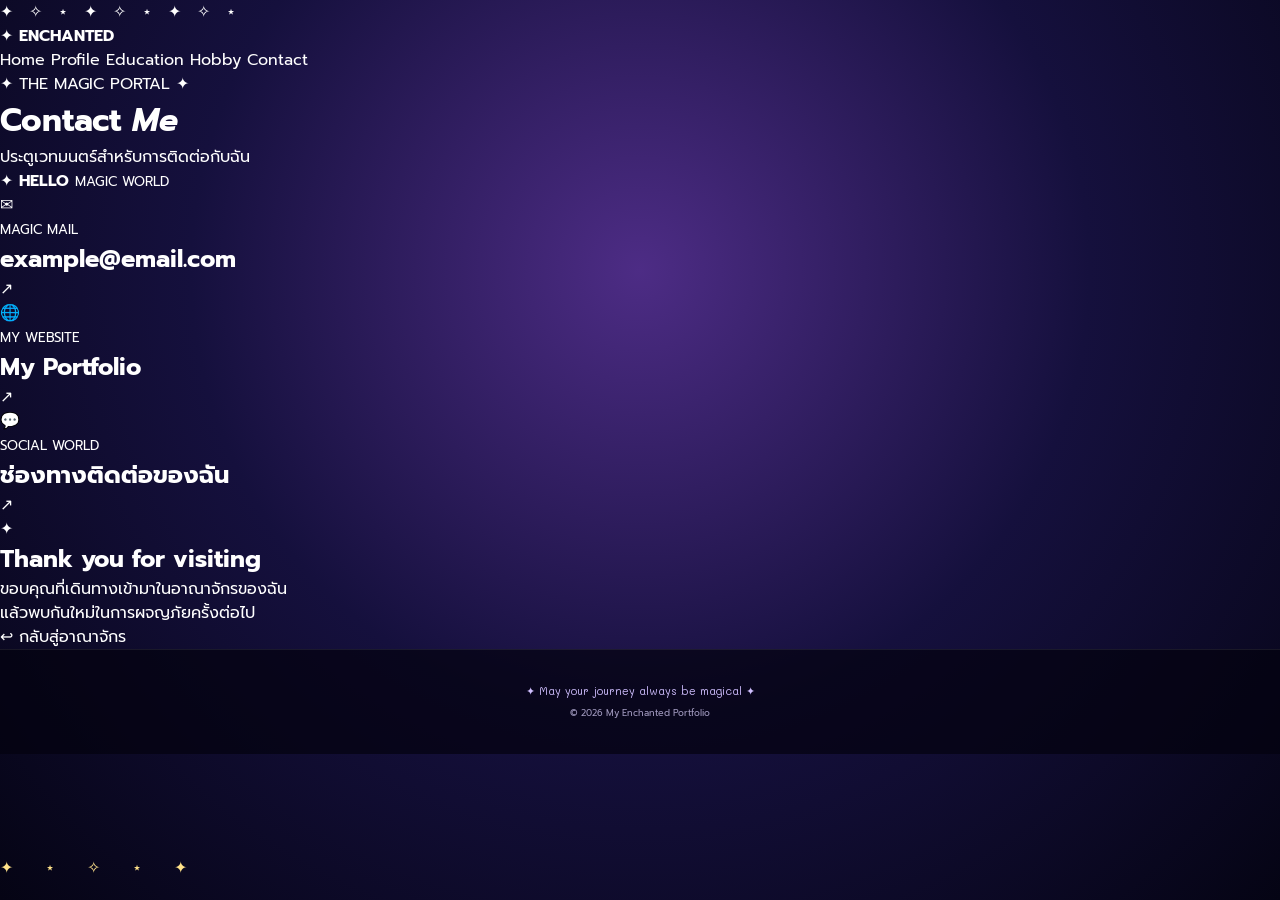
==== commit a26c0275: "Update contact.html" ====
--- a/contact.html
+++ b/contact.html
@@ -1,30 +1,45 @@
 <!DOCTYPE html>
 <html lang="th">
 <head>
+
     <meta charset="UTF-8">
-    <meta name="viewport" content="width=device-width, initial-scale=1.0">
+
+    <meta name="viewport"
+          content="width=device-width, initial-scale=1.0">
 
     <title>Contact | Enchanted Kingdom</title>
 
-    <link rel="preconnect" href="https://fonts.googleapis.com">
-    <link rel="preconnect" href="https://fonts.gstatic.com" crossorigin>
-    <link href="https://fonts.googleapis.com/css2?family=Mali:wght@400;500;600;700&family=Prompt:wght@300;400;500;600;700&display=swap" rel="stylesheet">
+    <link rel="preconnect"
+          href="https://fonts.googleapis.com">
+
+    <link rel="preconnect"
+          href="https://fonts.gstatic.com"
+          crossorigin>
+
+    <link href="https://fonts.googleapis.com/css2?family=Mali:wght@400;500;600;700&family=Prompt:wght@300;400;500;600;700&display=swap"
+          rel="stylesheet">
 
     <link rel="stylesheet" href="style.css">
+
 </head>
 
 <body class="contact-page">
 
 
-    <div class="aurora aurora-one"></div>
-    <div class="aurora aurora-two"></div>
-
-
-    <header class="magic-nav">
-
-        <a href="index.html" class="magic-logo">
-            <span class="logo-orbit">✦</span>
-            <span>MY FAIRY WORLD</span>
+    <div class="contact-stars">
+        ✦　✧　⋆　✦　✧　⋆　✦　✧　⋆
+    </div>
+
+
+    <div class="contact-aurora aurora-a"></div>
+    <div class="contact-aurora aurora-b"></div>
+
+
+    <header class="fairy-nav">
+
+        <a href="index.html" class="fairy-logo">
+            <span>✦</span>
+            <b>ENCHANTED</b>
         </a>
 
         <nav>
@@ -38,120 +53,147 @@
     </header>
 
 
-    <main class="magic-contact">
-
-        <div class="page-heading">
-
-            <span>✦ SEND A MESSAGE ✦</span>
+    <main class="contact-world">
+
+        <div class="page-title">
+
+            <span>✦ THE MAGIC PORTAL ✦</span>
 
             <h1>
-                Magic
-                <em>Portal</em>
+                Contact
+                <em>Me</em>
             </h1>
 
             <p>
-                หากต้องการพูดคุยหรือรู้จักฉันมากขึ้น
-                สามารถติดต่อได้ผ่านช่องทางต่าง ๆ
+                ประตูเวทมนตร์สำหรับการติดต่อกับฉัน
             </p>
 
         </div>
 
 
-        <section class="crystal-room">
-
-
-            <!-- MAGIC BALL -->
-
-            <div class="crystal-ball-area">
-
-                <div class="crystal-orbit orbit-a"></div>
-                <div class="crystal-orbit orbit-b"></div>
-                <div class="crystal-orbit orbit-c"></div>
-
-                <div class="crystal-ball">
-
-                    <div class="crystal-glow"></div>
+        <section class="portal-room">
+
+
+            <!-- CRYSTAL -->
+
+            <div class="crystal-stage">
+
+                <div class="crystal-ring ring-a"></div>
+                <div class="crystal-ring ring-b"></div>
+                <div class="crystal-ring ring-c"></div>
+
+                <div class="crystal">
+
+                    <div class="crystal-shine"></div>
 
                     <span>✦</span>
 
                     <strong>HELLO</strong>
 
-                    <small>WORLD</small>
+                    <small>MAGIC WORLD</small>
 
                 </div>
 
                 <div class="crystal-stars">
-                    ✦　✧　⋆
+                    ✦　⋆　✧　⋆　✦
                 </div>
 
             </div>
 
 
-            <!-- CONTACT PORTALS -->
-
-            <div class="contact-portals">
-
-                <a href="mailto:example@email.com" class="portal email-portal">
-
-                    <div class="portal-icon">✉</div>
+            <!-- PORTALS -->
+
+            <div class="contact-list">
+
+
+                <a href="mailto:example@email.com"
+                   class="contact-portal">
+
+                    <div class="portal-symbol">
+                        ✉
+                    </div>
 
                     <div>
-                        <span>EMAIL</span>
-                        <h2>example@email.com</h2>
-                    </div>
-
-                    <b>↗</b>
+
+                        <small>MAGIC MAIL</small>
+
+                        <h2>
+                            example@email.com
+                        </h2>
+
+                    </div>
+
+                    <span>↗</span>
 
                 </a>
 
 
-                <a href="#" class="portal web-portal">
-
-                    <div class="portal-icon">🌐</div>
+                <a href="#"
+                   class="contact-portal">
+
+                    <div class="portal-symbol">
+                        🌐
+                    </div>
 
                     <div>
-                        <span>WEBSITE</span>
-                        <h2>My Portfolio</h2>
-                    </div>
-
-                    <b>↗</b>
+
+                        <small>MY WEBSITE</small>
+
+                        <h2>
+                            My Portfolio
+                        </h2>
+
+                    </div>
+
+                    <span>↗</span>
 
                 </a>
 
 
-                <a href="#" class="portal social-portal">
-
-                    <div class="portal-icon">💬</div>
+                <a href="#"
+                   class="contact-portal">
+
+                    <div class="portal-symbol">
+                        💬
+                    </div>
 
                     <div>
-                        <span>SOCIAL MEDIA</span>
-                        <h2>ช่องทางติดต่อของฉัน</h2>
-                    </div>
-
-                    <b>↗</b>
+
+                        <small>SOCIAL WORLD</small>
+
+                        <h2>
+                            ช่องทางติดต่อของฉัน
+                        </h2>
+
+                    </div>
+
+                    <span>↗</span>
 
                 </a>
 
+
             </div>
 
         </section>
 
 
-        <section class="message-scroll">
-
-            <div class="scroll-top">
-                <span>✦</span>
-                <span>✦</span>
+        <section class="contact-note">
+
+            <div class="note-decoration">
+                ✦
             </div>
 
-            <h2>ขอบคุณที่เข้ามาเยี่ยมชม</h2>
+            <h2>
+                Thank you for visiting
+            </h2>
 
             <p>
-                หวังว่าคุณจะสนุกกับการเดินทาง
-                ผ่านโลกเล็ก ๆ ของฉัน
+                ขอบคุณที่เดินทางเข้ามาในอาณาจักรของฉัน
+                <br>
+                แล้วพบกันใหม่ในการผจญภัยครั้งต่อไป
             </p>
 
-            <a href="index.html" class="return-button">
+            <a href="index.html">
                 ↩ กลับสู่อาณาจักร
             </a>
 
@@ -161,8 +203,8 @@
 
 
     <footer class="fairy-footer">
-        <p>✦ See you in another magical story ✦</p>
-        <p>© 2026 My Fairy Portfolio</p>
+        <p>✦ May your journey always be magical ✦</p>
+        <small>© 2026 My Enchanted Portfolio</small>
     </footer>
 
 </body>
--- a/style.css
+++ b/style.css
@@ -1,55 +1,49 @@
-```css
-/* ============================================================
-   ENCHANTED FOREST PORTFOLIO
-   Magical Fairy-Tale Animation CSS
-   ============================================================ */
-
-
-/* ============================================================
-   VARIABLES
-   ============================================================ */
+/* =========================================================
+   ENCHANTED KINGDOM
+   FAIRY TALE STUDENT PORTFOLIO
+   HTML5 + CSS3
+========================================================= */
+
+
+/* =========================================================
+   ROOT
+========================================================= */
 
 :root {
 
-    --night: #111337;
-    --deep: #19194c;
-    --purple: #6d4bd8;
-    --violet: #a56cff;
-
-    --pink: #ff72bd;
-    --rose: #ff9dce;
-
-    --blue: #62b9ff;
-    --cyan: #7ee8ff;
-
-    --mint: #75e3c0;
-
-    --gold: #ffe47c;
-    --cream: #fff7dc;
-
+    --night: #08051c;
+    --night-blue: #11134d;
+
+    --blue: #4c8dff;
+    --sky: #6ed7ff;
+
+    --purple: #9b6cff;
+    --violet: #d36cff;
+
+    --pink: #ff75c8;
+    --rose: #ff9edc;
+
+    --mint: #70f0cf;
+
+    --gold: #ffe28a;
     --white: #ffffff;
 
-    --text: #34345e;
-    --muted: #72739a;
-
-    --glass:
-        rgba(255, 255, 255, .68);
-
-    --glass-dark:
-        rgba(31, 29, 77, .68);
+    --glass: rgba(255,255,255,.10);
+    --glass-border: rgba(255,255,255,.25);
 
     --shadow:
-        0 25px 70px rgba(50, 35, 110, .16);
-
-    --shadow-dark:
-        0 30px 90px rgba(5, 4, 30, .35);
-
-}
-
-
-/* ============================================================
+        0 20px 60px rgba(0,0,0,.35);
+
+    --magic-shadow:
+        0 0 20px rgba(140,100,255,.5),
+        0 0 60px rgba(255,100,210,.2);
+
+}
+
+
+/* =========================================================
    RESET
-   ============================================================ */
+========================================================= */
 
 * {
     margin: 0;
@@ -57,82 +51,2477 @@
     box-sizing: border-box;
 }
 
-
 html {
     scroll-behavior: smooth;
 }
 
-
 body {
 
     min-height: 100vh;
 
-    font-family:
-        "Kanit",
-        sans-serif;
-
-    color: var(--text);
-
     overflow-x: hidden;
 
-    background:
-
+    font-family: "Prompt", sans-serif;
+
+    color: var(--white);
+
+    background:
         radial-gradient(
-            circle at 20% 10%,
-            rgba(255, 126, 204, .25),
-            transparent 25%
-        ),
-
+            circle at 50% 20%,
+            #34358c 0%,
+            #171858 30%,
+            #090621 70%,
+            #04030f 100%
+        );
+}
+
+a {
+    color: inherit;
+    text-decoration: none;
+}
+
+button,
+a {
+    -webkit-tap-highlight-color: transparent;
+}
+
+
+/* =========================================================
+   GLOBAL NAVIGATION
+========================================================= */
+
+.magic-nav {
+
+    position: fixed;
+
+    top: 22px;
+    left: 50%;
+
+    transform: translateX(-50%);
+
+    width: min(1180px, calc(100% - 40px));
+
+    padding: 13px 20px;
+
+    display: flex;
+    align-items: center;
+    justify-content: space-between;
+
+    z-index: 1000;
+
+    border: 1px solid rgba(255,255,255,.2);
+
+    border-radius: 50px;
+
+    background:
+        linear-gradient(
+            120deg,
+            rgba(50,40,120,.75),
+            rgba(150,70,180,.28)
+        );
+
+    backdrop-filter: blur(18px);
+
+    box-shadow:
+        0 10px 40px rgba(0,0,0,.25),
+        inset 0 1px rgba(255,255,255,.15);
+
+}
+
+
+.magic-logo {
+
+    display: flex;
+    align-items: center;
+    gap: 10px;
+
+    font-family: "Mali", cursive;
+
+    font-weight: 700;
+
+    font-size: 15px;
+
+    letter-spacing: 1px;
+}
+
+.logo-orbit {
+
+    width: 34px;
+    height: 34px;
+
+    display: grid;
+    place-items: center;
+
+    border: 1px solid var(--gold);
+
+    border-radius: 50%;
+
+    color: var(--gold);
+
+    box-shadow:
+        0 0 10px var(--gold);
+
+    animation: rotateMagic 5s linear infinite;
+}
+
+
+.magic-nav nav {
+
+    display: flex;
+    gap: 7px;
+}
+
+
+.magic-nav nav a {
+
+    position: relative;
+
+    padding: 9px 15px;
+
+    border-radius: 30px;
+
+    font-size: 13px;
+
+    transition:
+        .35s ease;
+
+}
+
+
+.magic-nav nav a::before {
+
+    content: "";
+
+    position: absolute;
+
+    inset: 0;
+
+    border-radius: inherit;
+
+    background:
+        linear-gradient(
+            120deg,
+            var(--blue),
+            var(--purple),
+            var(--pink)
+        );
+
+    opacity: 0;
+
+    z-index: -1;
+
+    transition: .35s ease;
+}
+
+
+.magic-nav nav a:hover::before,
+.magic-nav nav a.active::before {
+
+    opacity: 1;
+}
+
+
+.magic-nav nav a:hover,
+.magic-nav nav a.active {
+
+    box-shadow:
+        0 0 18px rgba(170,100,255,.5);
+
+    transform: translateY(-2px);
+}
+
+
+/* =========================================================
+   STARS
+========================================================= */
+
+.stars {
+
+    position: fixed;
+
+    inset: 0;
+
+    pointer-events: none;
+
+    z-index: 0;
+}
+
+.stars span {
+
+    position: absolute;
+
+    color: white;
+
+    text-shadow:
+        0 0 8px white,
+        0 0 20px #9b8cff;
+
+    animation:
+        twinkle 2s ease-in-out infinite,
+        starFloat 6s ease-in-out infinite;
+}
+
+.stars span:nth-child(1) {
+    left: 8%;
+    top: 15%;
+    font-size: 20px;
+}
+
+.stars span:nth-child(2) {
+    left: 18%;
+    top: 45%;
+    font-size: 12px;
+    animation-delay: .5s;
+}
+
+.stars span:nth-child(3) {
+    left: 28%;
+    top: 20%;
+    font-size: 15px;
+    animation-delay: 1s;
+}
+
+.stars span:nth-child(4) {
+    left: 42%;
+    top: 12%;
+    font-size: 24px;
+    animation-delay: 1.5s;
+}
+
+.stars span:nth-child(5) {
+    left: 53%;
+    top: 35%;
+    font-size: 13px;
+    animation-delay: .8s;
+}
+
+.stars span:nth-child(6) {
+    left: 67%;
+    top: 16%;
+    font-size: 18px;
+    animation-delay: 1.8s;
+}
+
+.stars span:nth-child(7) {
+    left: 76%;
+    top: 40%;
+    font-size: 22px;
+    animation-delay: .2s;
+}
+
+.stars span:nth-child(8) {
+    left: 90%;
+    top: 18%;
+    font-size: 14px;
+    animation-delay: 1.2s;
+}
+
+.stars span:nth-child(9) {
+    left: 84%;
+    top: 55%;
+    font-size: 20px;
+}
+
+.stars span:nth-child(10) {
+    left: 10%;
+    top: 70%;
+    font-size: 16px;
+}
+
+.stars span:nth-child(11) {
+    left: 35%;
+    top: 65%;
+    font-size: 14px;
+}
+
+.stars span:nth-child(12) {
+    left: 60%;
+    top: 72%;
+    font-size: 18px;
+}
+
+
+/* =========================================================
+   MAGIC PARTICLES
+========================================================= */
+
+.magic-particle {
+
+    position: fixed;
+
+    z-index: 3;
+
+    color: var(--gold);
+
+    text-shadow:
+        0 0 10px var(--gold),
+        0 0 25px var(--pink);
+
+    pointer-events: none;
+
+    animation:
+        particleFloat 7s ease-in-out infinite;
+}
+
+.p1 {
+    left: 12%;
+    top: 30%;
+}
+
+.p2 {
+    left: 80%;
+    top: 32%;
+    animation-delay: 1s;
+}
+
+.p3 {
+    left: 23%;
+    top: 75%;
+    animation-delay: 2s;
+}
+
+.p4 {
+    left: 70%;
+    top: 75%;
+    animation-delay: 3s;
+}
+
+.p5 {
+    left: 91%;
+    top: 70%;
+    animation-delay: 1.5s;
+}
+
+.p6 {
+    left: 5%;
+    top: 58%;
+    animation-delay: 2.5s;
+}
+
+
+/* =========================================================
+   CLOUDS
+========================================================= */
+
+.cloud {
+
+    position: fixed;
+
+    width: 260px;
+    height: 75px;
+
+    border-radius: 100px;
+
+    background:
+        rgba(255,255,255,.07);
+
+    filter: blur(2px);
+
+    pointer-events: none;
+
+    z-index: 1;
+
+}
+
+.cloud::before,
+.cloud::after {
+
+    content: "";
+
+    position: absolute;
+
+    border-radius: 50%;
+
+    background: inherit;
+
+}
+
+.cloud::before {
+
+    width: 120px;
+    height: 120px;
+
+    left: 40px;
+    bottom: 10px;
+
+}
+
+.cloud::after {
+
+    width: 100px;
+    height: 100px;
+
+    right: 35px;
+    bottom: 5px;
+
+}
+
+.cloud-one {
+
+    top: 28%;
+
+    left: -300px;
+
+    animation:
+        cloudMove 35s linear infinite;
+}
+
+.cloud-two {
+
+    top: 55%;
+
+    left: -400px;
+
+    transform: scale(.7);
+
+    animation:
+        cloudMove 45s linear infinite 10s;
+}
+
+.cloud-three {
+
+    top: 72%;
+
+    left: -250px;
+
+    transform: scale(.5);
+
+    animation:
+        cloudMove 55s linear infinite 4s;
+}
+
+
+/* =========================================================
+   MOON
+========================================================= */
+
+.moon {
+
+    position: absolute;
+
+    width: 180px;
+    height: 180px;
+
+    top: 150px;
+    right: 12%;
+
+    border-radius: 50%;
+
+    background:
         radial-gradient(
-            circle at 80% 20%,
-            rgba(91, 185, 255, .28),
-            transparent 28%
-        ),
-
+            circle at 35% 30%,
+            #fffde6,
+            #fff4a8 45%,
+            #ffc85a 100%
+        );
+
+    box-shadow:
+        0 0 30px #fff4a8,
+        0 0 80px rgba(255,222,110,.5),
+        0 0 150px rgba(255,200,100,.25);
+
+    z-index: 2;
+
+    animation:
+        moonFloat 5s ease-in-out infinite;
+}
+
+
+.moon-crater {
+
+    position: absolute;
+
+    border-radius: 50%;
+
+    background: rgba(190,145,70,.18);
+}
+
+.crater-one {
+    width: 35px;
+    height: 35px;
+    left: 35px;
+    top: 40px;
+}
+
+.crater-two {
+    width: 20px;
+    height: 20px;
+    right: 40px;
+    top: 65px;
+}
+
+.crater-three {
+    width: 45px;
+    height: 45px;
+    left: 75px;
+    bottom: 25px;
+}
+
+
+/* =========================================================
+   CASTLE
+========================================================= */
+
+.castle {
+
+    position: absolute;
+
+    left: 50%;
+
+    bottom: 70px;
+
+    transform: translateX(-50%);
+
+    width: 620px;
+    height: 360px;
+
+    z-index: 2;
+
+    filter:
+        drop-shadow(
+            0 0 35px rgba(120,100,255,.5)
+        );
+}
+
+
+.castle-body {
+
+    position: absolute;
+
+    bottom: 0;
+
+    left: 110px;
+
+    width: 400px;
+    height: 220px;
+
+    background:
+        linear-gradient(
+            90deg,
+            #3b337d,
+            #6553a5,
+            #3b337d
+        );
+
+    clip-path:
+        polygon(
+            0 100%,
+            0 25%,
+            15% 25%,
+            15% 10%,
+            35% 10%,
+            35% 25%,
+            65% 25%,
+            65% 10%,
+            85% 10%,
+            85% 25%,
+            100% 25%,
+            100% 100%
+        );
+}
+
+
+.tower {
+
+    position: absolute;
+
+    bottom: 0;
+
+    width: 125px;
+    height: 300px;
+
+    background:
+        linear-gradient(
+            90deg,
+            #342d72,
+            #7560af,
+            #342d72
+        );
+
+}
+
+
+.tower-left {
+    left: 25px;
+}
+
+.tower-center {
+    left: 248px;
+    height: 350px;
+}
+
+.tower-right {
+    right: 25px;
+}
+
+
+.tower-top {
+
+    position: absolute;
+
+    left: -10px;
+    top: -55px;
+
+    width: 145px;
+    height: 80px;
+
+    background:
         linear-gradient(
             135deg,
-            #fff5fb,
-            #f2efff,
-            #eefaff
-        );
-
-}
-
-
-a {
-    text-decoration: none;
-    color: inherit;
-}
-
-
-img {
-    display: block;
-    max-width: 100%;
-}
-
-
-/* ============================================================
-   MAGICAL SKY
-   ============================================================ */
-
-.magic-sky {
-
-    position: fixed;
-
-    inset: 0;
+            #ff8de1,
+            #8e70ff
+        );
+
+    clip-path:
+        polygon(
+            50% 0,
+            100% 100%,
+            0 100%
+        );
+
+}
+
+
+.window,
+.castle-window {
+
+    position: absolute;
+
+    width: 32px;
+    height: 55px;
+
+    border-radius: 50% 50% 10px 10px;
+
+    background:
+        radial-gradient(
+            circle,
+            #fff2a5,
+            #ff9de4 45%,
+            #6958ff 100%
+        );
+
+    box-shadow:
+        0 0 20px #ffc7ee;
+
+}
+
+
+.tower .window {
+
+    left: 50%;
+    top: 70px;
+
+    transform: translateX(-50%);
+}
+
+
+.castle-door {
+
+    position: absolute;
+
+    bottom: 0;
+
+    left: 50%;
+
+    transform: translateX(-50%);
+
+    width: 65px;
+    height: 110px;
+
+    border-radius:
+        50px 50px 0 0;
+
+    background:
+        #211c51;
+
+    box-shadow:
+        inset 0 0 20px #a77aff;
+}
+
+
+.window-left {
+    left: 100px;
+    top: 75px;
+}
+
+.window-right {
+    right: 100px;
+    top: 75px;
+}
+
+
+/* =========================================================
+   HOME CONTENT
+========================================================= */
+
+.home-page {
+
+    min-height: 100vh;
+
+    background:
+        radial-gradient(
+            circle at 50% 35%,
+            rgba(112,89,220,.6),
+            transparent 35%
+        ),
+        linear-gradient(
+            180deg,
+            #090620 0%,
+            #1c1859 50%,
+            #100c34 100%
+        );
+
+}
+
+
+.home-content {
+
+    position: relative;
+
+    z-index: 10;
+
+    min-height: 900px;
+
+    padding-top: 190px;
+
+    text-align: center;
+
+}
+
+
+.small-magic-text {
+
+    font-family: "Mali", cursive;
+
+    color: var(--gold);
+
+    letter-spacing: 3px;
+
+    animation:
+        textGlow 3s ease-in-out infinite;
+}
+
+
+.home-content h1 {
+
+    margin-top: 20px;
+
+    display: flex;
+    flex-direction: column;
+
+    font-family: "Mali", cursive;
+
+    font-size: clamp(48px, 8vw, 100px);
+
+    line-height: .9;
+
+    letter-spacing: 5px;
+
+    text-shadow:
+        0 0 20px rgba(255,255,255,.15),
+        0 0 60px rgba(160,100,255,.4);
+
+}
+
+
+.home-content h1 span {
+
+    font-size: .35em;
+
+    color: #c6baff;
+
+    letter-spacing: 8px;
+
+}
+
+
+.home-content h1 strong {
+
+    font-weight: 700;
+
+    background:
+        linear-gradient(
+            90deg,
+            #77d9ff,
+            #d59aff,
+            #ff8cd8,
+            #ffe18a,
+            #77d9ff
+        );
+
+    background-size: 300% auto;
+
+    -webkit-background-clip: text;
+    background-clip: text;
+
+    color: transparent;
+
+    animation:
+        rainbowText 7s linear infinite;
+
+}
+
+
+.magic-divider {
+
+    display: flex;
+
+    justify-content: center;
+    align-items: center;
+
+    gap: 15px;
+
+    margin: 30px auto;
+
+    color: var(--gold);
+}
+
+
+.magic-divider i {
+
+    width: 80px;
+    height: 1px;
+
+    background:
+        linear-gradient(
+            90deg,
+            transparent,
+            var(--gold),
+            transparent
+        );
+
+}
+
+
+.home-description {
+
+    color: #ddd9ff;
+
+    line-height: 2;
+
+    font-weight: 300;
+
+}
+
+
+.hero-name {
+
+    margin-top: 30px;
+
+}
+
+
+.hero-name > span {
+
+    font-size: 12px;
+
+    color: #b9aaff;
+
+    letter-spacing: 4px;
+}
+
+
+.hero-name h2 {
+
+    margin-top: 5px;
+
+    font-family: "Mali", cursive;
+
+    font-size: 40px;
+
+    color: white;
+
+    text-shadow:
+        0 0 20px var(--pink);
+
+}
+
+
+.hero-name p {
+
+    color: var(--rose);
+
+}
+
+
+.portal-buttons {
+
+    display: flex;
+
+    justify-content: center;
+
+    gap: 18px;
+
+    margin-top: 35px;
+
+}
+
+
+.crystal-button,
+.ghost-button {
+
+    position: relative;
 
     overflow: hidden;
 
+    display: flex;
+
+    align-items: center;
+
+    gap: 18px;
+
+    padding: 15px 25px;
+
+    border-radius: 50px;
+
+    transition: .4s ease;
+
+}
+
+
+.crystal-button {
+
+    background:
+        linear-gradient(
+            110deg,
+            #557cff,
+            #a66bff,
+            #ff68c8
+        );
+
+    box-shadow:
+        0 10px 35px rgba(130,80,255,.4);
+
+}
+
+
+.ghost-button {
+
+    border:
+        1px solid rgba(255,255,255,.3);
+
+    background:
+        rgba(255,255,255,.07);
+
+    backdrop-filter: blur(10px);
+
+}
+
+
+.crystal-button::before,
+.ghost-button::before {
+
+    content: "";
+
+    position: absolute;
+
+    width: 80px;
+    height: 150%;
+
+    top: -25%;
+
+    left: -120px;
+
+    background:
+        rgba(255,255,255,.4);
+
+    transform: rotate(25deg);
+
+    transition: .7s;
+
+}
+
+
+.crystal-button:hover::before,
+.ghost-button:hover::before {
+
+    left: 120%;
+}
+
+
+.crystal-button:hover,
+.ghost-button:hover {
+
+    transform:
+        translateY(-6px)
+        scale(1.03);
+
+}
+
+
+.grass-layer {
+
+    position: absolute;
+
+    bottom: 0;
+
+    left: 0;
+
+    width: 100%;
+
+    height: 100px;
+
+    background:
+        linear-gradient(
+            180deg,
+            transparent,
+            #08051c
+        );
+
+    z-index: 15;
+}
+
+
+/* =========================================================
+   FLOWERS
+========================================================= */
+
+.flowers {
+
+    position: absolute;
+
+    bottom: 35px;
+
+    left: 0;
+
+    width: 100%;
+
+    z-index: 20;
+}
+
+
+.flower {
+
+    position: absolute;
+
+    font-size: 35px;
+
+    animation:
+        flowerSway 3s ease-in-out infinite;
+}
+
+
+.f1 {
+    left: 5%;
+}
+
+.f2 {
+    left: 18%;
+    animation-delay: .5s;
+}
+
+.f3 {
+    left: 31%;
+    animation-delay: 1s;
+}
+
+.f4 {
+    right: 30%;
+    animation-delay: 1.5s;
+}
+
+.f5 {
+    right: 15%;
+    animation-delay: .7s;
+}
+
+.f6 {
+    right: 5%;
+    animation-delay: 2s;
+}
+
+
+/* =========================================================
+   BUTTERFLIES
+========================================================= */
+
+.butterfly {
+
+    position: absolute;
+
+    z-index: 25;
+
+    font-size: 35px;
+
+    filter:
+        drop-shadow(
+            0 0 12px #ff8bdd
+        );
+
     pointer-events: none;
-
-    z-index: -10;
-
-    background:
-
+}
+
+
+.butterfly-one {
+
+    left: 12%;
+    top: 48%;
+
+    animation:
+        butterflyFlight 12s linear infinite;
+}
+
+
+.butterfly-two {
+
+    right: 18%;
+    top: 60%;
+
+    animation:
+        butterflyFlightTwo 15s linear infinite;
+}
+
+
+.butterfly-three {
+
+    left: 45%;
+    top: 20%;
+
+    font-size: 25px;
+
+    animation:
+        butterflyFlightThree 11s linear infinite;
+}
+
+
+/* =========================================================
+   PAGE HEADINGS
+========================================================= */
+
+.page-heading {
+
+    position: relative;
+
+    z-index: 5;
+
+    text-align: center;
+
+    padding-top: 160px;
+
+}
+
+
+.page-heading > span {
+
+    color: var(--gold);
+
+    font-family: "Mali", cursive;
+
+    font-size: 13px;
+
+    letter-spacing: 5px;
+
+}
+
+
+.page-heading h1 {
+
+    margin-top: 15px;
+
+    font-family: "Mali", cursive;
+
+    font-size: clamp(48px, 7vw, 85px);
+
+    line-height: 1;
+
+}
+
+
+.page-heading h1 em {
+
+    font-style: normal;
+
+    background:
+        linear-gradient(
+            90deg,
+            #72dcff,
+            #cf8fff,
+            #ff8bdb
+        );
+
+    -webkit-background-clip: text;
+    background-clip: text;
+
+    color: transparent;
+
+}
+
+
+.page-heading p {
+
+    max-width: 650px;
+
+    margin: 25px auto 0;
+
+    color: #d8d3f8;
+
+    line-height: 1.9;
+
+}
+
+
+/* =========================================================
+   PROFILE
+========================================================= */
+
+.profile-page {
+
+    background:
         radial-gradient(
             circle at 50% 30%,
-            rgba(125, 96, 220, .28),
-            transparent 30%
+            #593c94,
+            #19144b 45%,
+            #08051c 90%
+        );
+}
+
+
+.castle-room {
+
+    min-height: 100vh;
+
+    padding-bottom: 80px;
+
+}
+
+
+.magic-mirror {
+
+    position: relative;
+
+    z-index: 5;
+
+    width: min(1050px, calc(100% - 40px));
+
+    margin: 80px auto;
+
+    display: grid;
+
+    grid-template-columns: 420px 1fr;
+
+    gap: 70px;
+
+    align-items: center;
+
+}
+
+
+.mirror-frame {
+
+    position: relative;
+
+    padding: 18px;
+
+    border-radius:
+        48% 48% 42% 42%;
+
+    background:
+        linear-gradient(
+            135deg,
+            #ffe596,
+            #9f6dff,
+            #ff75c9,
+            #ffe596
+        );
+
+    background-size: 300% 300%;
+
+    animation:
+        frameRainbow 8s ease infinite;
+
+    box-shadow:
+        0 0 30px rgba(255,216,120,.3),
+        0 0 80px rgba(170,100,255,.25);
+
+}
+
+
+.mirror-frame::before {
+
+    content: "";
+
+    position: absolute;
+
+    inset: -12px;
+
+    border:
+        1px solid rgba(255,225,150,.5);
+
+    border-radius:
+        50%;
+
+    animation:
+        rotateMagic 20s linear infinite;
+}
+
+
+.mirror-frame img {
+
+    display: block;
+
+    width: 100%;
+
+    aspect-ratio: 4 / 5;
+
+    object-fit: cover;
+
+    border-radius:
+        44% 44% 38% 38%;
+
+    border:
+        5px solid rgba(255,255,255,.5);
+
+}
+
+
+.mirror-info {
+
+    padding: 20px 0;
+
+}
+
+
+.gold-label {
+
+    color: var(--gold);
+
+    font-size: 12px;
+
+    letter-spacing: 4px;
+}
+
+
+.mirror-info h2 {
+
+    margin: 12px 0;
+
+    font-family: "Mali", cursive;
+
+    font-size: 58px;
+
+    background:
+        linear-gradient(
+            90deg,
+            white,
+            #ffb8ea,
+            #9edfff
+        );
+
+    -webkit-background-clip: text;
+    background-clip: text;
+
+    color: transparent;
+}
+
+
+.nickname {
+
+    color: #cdbfff;
+}
+
+
+.info-runes {
+
+    display: flex;
+
+    gap: 12px;
+
+    margin: 30px 0;
+}
+
+
+.info-runes div {
+
+    min-width: 105px;
+
+    padding: 15px;
+
+    text-align: center;
+
+    border:
+        1px solid rgba(255,255,255,.2);
+
+    border-radius: 20px;
+
+    background:
+        rgba(255,255,255,.07);
+
+    backdrop-filter: blur(10px);
+
+    transition: .35s;
+
+}
+
+
+.info-runes div:hover {
+
+    transform: translateY(-8px) rotate(-2deg);
+
+    border-color: var(--pink);
+
+    box-shadow:
+        0 0 30px rgba(255,100,210,.2);
+}
+
+
+.info-runes span {
+
+    display: block;
+
+    font-size: 9px;
+
+    letter-spacing: 2px;
+
+    color: #aaa2d6;
+}
+
+
+.info-runes strong {
+
+    display: block;
+
+    margin: 5px 0;
+
+    font-size: 23px;
+
+    color: var(--gold);
+}
+
+
+.info-runes small {
+
+    font-size: 10px;
+
+    color: #c8c2e9;
+}
+
+
+.about-story {
+
+    padding: 25px;
+
+    border-left:
+        2px solid var(--pink);
+
+    background:
+        linear-gradient(
+            90deg,
+            rgba(255,100,200,.08),
+            transparent
+        );
+}
+
+
+.about-story h3 {
+
+    font-family: "Mali", cursive;
+
+    color: #ffb8e7;
+
+    margin-bottom: 12px;
+}
+
+
+.about-story p {
+
+    margin-top: 10px;
+
+    color: #d8d2ed;
+
+    line-height: 1.9;
+
+}
+
+
+/* =========================================================
+   CONSTELLATION
+========================================================= */
+
+.constellation-section {
+
+    width: min(1100px, calc(100% - 40px));
+
+    margin: 100px auto 0;
+
+}
+
+
+.section-title {
+
+    text-align: center;
+}
+
+
+.section-title span {
+
+    color: var(--gold);
+
+    letter-spacing: 4px;
+
+    font-size: 11px;
+}
+
+
+.section-title h2 {
+
+    margin-top: 10px;
+
+    font-family: "Mali", cursive;
+
+    font-size: 42px;
+}
+
+
+.constellation {
+
+    position: relative;
+
+    min-height: 420px;
+
+    margin-top: 40px;
+
+}
+
+
+.constellation::before {
+
+    content: "";
+
+    position: absolute;
+
+    top: 50%;
+    left: 10%;
+    right: 10%;
+
+    height: 1px;
+
+    background:
+        linear-gradient(
+            90deg,
+            transparent,
+            #9d86ff,
+            #ff8bd8,
+            transparent
+        );
+
+    box-shadow:
+        0 0 15px #a080ff;
+}
+
+
+.constellation-item {
+
+    position: absolute;
+
+    width: 220px;
+
+    padding: 25px;
+
+    text-align: center;
+
+    border:
+        1px solid rgba(255,255,255,.15);
+
+    border-radius: 30px;
+
+    background:
+        rgba(255,255,255,.07);
+
+    backdrop-filter: blur(12px);
+
+    transition: .5s;
+
+}
+
+
+.constellation-item:hover {
+
+    transform:
+        translateY(-15px)
+        scale(1.04);
+
+    background:
+        rgba(255,255,255,.12);
+
+    box-shadow:
+        0 20px 50px rgba(100,80,200,.3);
+}
+
+
+.item-a {
+    left: 0;
+    top: 10px;
+}
+
+.item-b {
+    left: 28%;
+    bottom: 0;
+}
+
+.item-c {
+    right: 28%;
+    top: 0;
+}
+
+.item-d {
+    right: 0;
+    bottom: 20px;
+}
+
+
+.planet {
+
+    width: 70px;
+    height: 70px;
+
+    display: grid;
+    place-items: center;
+
+    margin: 0 auto 15px;
+
+    border-radius: 50%;
+
+    background:
+        radial-gradient(
+            circle,
+            rgba(255,255,255,.2),
+            rgba(120,80,255,.2)
+        );
+
+    box-shadow:
+        0 0 30px rgba(150,100,255,.4);
+
+    font-size: 30px;
+
+    animation:
+        planetFloat 4s ease-in-out infinite;
+}
+
+
+.constellation-item h3 {
+
+    font-family: "Mali", cursive;
+
+    color: var(--rose);
+
+}
+
+
+.constellation-item p {
+
+    margin-top: 8px;
+
+    color: #c7c2e4;
+
+    font-size: 13px;
+
+}
+
+
+/* =========================================================
+   EDUCATION
+========================================================= */
+
+.education-page {
+
+    background:
+        radial-gradient(
+            circle at 50% 30%,
+            #302f86,
+            #0d0b32 65%,
+            #050416
+        );
+}
+
+
+.star-map {
+
+    min-height: 100vh;
+
+    padding-bottom: 100px;
+
+}
+
+
+.journey {
+
+    position: relative;
+
+    width: min(900px, calc(100% - 40px));
+
+    margin: 100px auto;
+
+}
+
+
+.journey-line {
+
+    position: absolute;
+
+    left: 50%;
+
+    top: 0;
+    bottom: 0;
+
+    width: 2px;
+
+    transform: translateX(-50%);
+
+    background:
+        linear-gradient(
+            180deg,
+            transparent,
+            #7be1ff,
+            #c078ff,
+            #ff8dd9,
+            transparent
+        );
+
+    box-shadow:
+        0 0 15px #9f7dff;
+}
+
+
+.star-stop {
+
+    position: relative;
+
+    width: 50%;
+
+    padding: 30px;
+
+}
+
+
+.stop-one {
+    left: 0;
+    text-align: right;
+}
+
+.stop-two {
+    left: 50%;
+}
+
+.stop-three {
+    left: 0;
+    text-align: right;
+}
+
+
+.star-node {
+
+    position: absolute;
+
+    top: 50px;
+
+    width: 55px;
+    height: 55px;
+
+    display: grid;
+    place-items: center;
+
+    border-radius: 50%;
+
+    color: #fff5a0;
+
+    background:
+        radial-gradient(
+            circle,
+            #ffe895,
+            #9b70ff
+        );
+
+    box-shadow:
+        0 0 15px #ffe895,
+        0 0 40px #a57aff;
+
+    animation:
+        nodePulse 2.5s ease-in-out infinite;
+
+    z-index: 5;
+}
+
+
+.stop-one .star-node,
+.stop-three .star-node {
+
+    right: -27px;
+}
+
+
+.stop-two .star-node {
+
+    left: -27px;
+}
+
+
+.journey-card {
+
+    display: inline-block;
+
+    width: min(350px, 100%);
+
+    padding: 30px;
+
+    text-align: left;
+
+    border:
+        1px solid rgba(255,255,255,.18);
+
+    border-radius: 30px;
+
+    background:
+        linear-gradient(
+            135deg,
+            rgba(110,80,200,.25),
+            rgba(255,100,200,.08)
+        );
+
+    backdrop-filter: blur(15px);
+
+    box-shadow:
+        0 20px 50px rgba(0,0,0,.2);
+
+    transition: .45s;
+
+}
+
+
+.journey-card:hover {
+
+    transform:
+        translateY(-8px)
+        rotate(1deg);
+
+    border-color: #c394ff;
+
+    box-shadow:
+        0 20px 60px rgba(150,100,255,.3);
+}
+
+
+.journey-card > span {
+
+    font-size: 10px;
+
+    letter-spacing: 4px;
+
+    color: var(--gold);
+}
+
+
+.journey-card h2 {
+
+    margin: 12px 0;
+
+    font-family: "Mali", cursive;
+
+    color: white;
+
+}
+
+
+.journey-card p {
+
+    color: #ffb9e8;
+
+}
+
+
+.journey-card small {
+
+    display: block;
+
+    margin-top: 12px;
+
+    line-height: 1.8;
+
+    color: #c9c4e4;
+
+}
+
+
+/* =========================================================
+   FAVORITE SUBJECT
+========================================================= */
+
+.favorite-subject {
+
+    width: min(850px, calc(100% - 40px));
+
+    margin: 120px auto 0;
+
+    display: flex;
+
+    align-items: center;
+
+    gap: 70px;
+
+    padding: 40px;
+
+    border-radius: 40px;
+
+    background:
+        linear-gradient(
+            135deg,
+            rgba(90,100,255,.15),
+            rgba(255,100,220,.1)
+        );
+
+    border:
+        1px solid rgba(255,255,255,.15);
+
+}
+
+
+.favorite-subject > div:last-child {
+
+    flex: 1;
+}
+
+
+.favorite-subject > div:last-child > span {
+
+    color: var(--gold);
+
+    font-size: 10px;
+
+    letter-spacing: 4px;
+}
+
+
+.favorite-subject h2 {
+
+    margin: 10px 0;
+
+    font-family: "Mali", cursive;
+
+    font-size: 38px;
+
+}
+
+
+.favorite-subject p {
+
+    color: #ccc6e6;
+
+    line-height: 1.8;
+
+    margin-top: 8px;
+
+}
+
+
+.subject-orbit {
+
+    position: relative;
+
+    width: 180px;
+    height: 180px;
+
+    flex-shrink: 0;
+
+    display: grid;
+    place-items: center;
+
+}
+
+
+.orbit-ring {
+
+    position: absolute;
+
+    inset: 0;
+
+    border:
+        1px solid rgba(150,130,255,.5);
+
+    border-radius: 50%;
+
+}
+
+
+.ring-one {
+
+    animation:
+        rotateMagic 8s linear infinite;
+}
+
+
+.ring-two {
+
+    inset: 20px;
+
+    border-color: rgba(255,120,210,.6);
+
+    animation:
+        rotateMagic 5s linear infinite reverse;
+}
+
+
+.subject-star {
+
+    width: 90px;
+    height: 90px;
+
+    display: grid;
+    place-items: center;
+
+    border-radius: 50%;
+
+    background:
+        radial-gradient(
+            circle,
+            #fff0a0,
+            #a277ff
+        );
+
+    box-shadow:
+        0 0 30px #a778ff;
+
+    font-size: 40px;
+
+    animation:
+        planetFloat 3s ease-in-out infinite;
+}
+
+
+/* =========================================================
+   HOBBY
+========================================================= */
+
+.hobby-page {
+
+    background:
+        radial-gradient(
+            circle at 50% 0%,
+            #5b2d7f,
+            #19134c 50%,
+            #07051c
+        );
+}
+
+
+.flower-garden {
+
+    min-height: 100vh;
+
+    padding-bottom: 120px;
+
+}
+
+
+.rainbow-glow {
+
+    position: fixed;
+
+    width: 800px;
+    height: 800px;
+
+    left: 50%;
+    top: 20%;
+
+    transform: translateX(-50%);
+
+    background:
+        conic-gradient(
+            #ff79b8,
+            #ffcb70,
+            #7ff3c8,
+            #70dfff,
+            #a77bff,
+            #ff79b8
+        );
+
+    filter: blur(120px);
+
+    opacity: .15;
+
+    animation:
+        rainbowRotate 15s linear infinite;
+
+    pointer-events: none;
+}
+
+
+.rainbow {
+
+    position: relative;
+
+    width: 500px;
+    height: 250px;
+
+    margin: 100px auto 0;
+
+}
+
+
+.rainbow-line {
+
+    position: absolute;
+
+    left: 50%;
+
+    bottom: 0;
+
+    transform: translateX(-50%);
+
+    border-radius:
+        500px 500px 0 0;
+
+    border-style: solid;
+
+    border-bottom: 0;
+
+}
+
+
+.r1 {
+    width: 500px;
+    height: 250px;
+    border-width: 20px;
+    border-color: #ff82c8;
+}
+
+.r2 {
+    width: 440px;
+    height: 220px;
+    border-width: 20px;
+    border-color: #ffd36e;
+}
+
+.r3 {
+    width: 380px;
+    height: 190px;
+    border-width: 20px;
+    border-color: #79e5b8;
+}
+
+.r4 {
+    width: 320px;
+    height: 160px;
+    border-width: 20px;
+    border-color: #73d8ff;
+}
+
+.r5 {
+    width: 260px;
+    height: 130px;
+    border-width: 20px;
+    border-color: #a985ff;
+}
+
+
+/* =========================================================
+   HOBBY WORLD
+========================================================= */
+
+.hobby-world {
+
+    position: relative;
+
+    width: min(1100px, calc(100% - 40px));
+
+    min-height: 800px;
+
+    margin: -40px auto 0;
+
+}
+
+
+.hobby-planet {
+
+    position: absolute;
+
+    width: 300px;
+
+    min-height: 210px;
+
+    padding: 25px;
+
+    display: flex;
+
+    align-items: center;
+
+    gap: 20px;
+
+    border-radius: 40px;
+
+    border:
+        1px solid rgba(255,255,255,.2);
+
+    backdrop-filter: blur(12px);
+
+    transition: .5s;
+
+    animation:
+        planetDrift 5s ease-in-out infinite;
+}
+
+
+.hobby-planet:hover {
+
+    transform:
+        scale(1.08)
+        rotate(2deg);
+
+    z-index: 20;
+
+    box-shadow:
+        0 25px 80px rgba(130,80,255,.4);
+}
+
+
+.game {
+
+    left: 0;
+    top: 50px;
+
+    background:
+        linear-gradient(
+            135deg,
+            rgba(85,120,255,.25),
+            rgba(100,80,220,.1)
+        );
+}
+
+
+.sport {
+
+    right: 0;
+    top: 0;
+
+    animation-delay: .7s;
+
+    background:
+        linear-gradient(
+            135deg,
+            rgba(80,220,180,.2),
+            rgba(70,170,255,.1)
+        );
+}
+
+
+.music {
+
+    left: 34%;
+    top: 240px;
+
+    animation-delay: 1.2s;
+
+    background:
+        linear-gradient(
+            135deg,
+            rgba(255,110,210,.25),
+            rgba(160,90,255,.1)
+        );
+}
+
+
+.movie {
+
+    left: 0;
+    top: 500px;
+
+    animation-delay: 1.8s;
+
+    background:
+        linear-gradient(
+            135deg,
+            rgba(255,170,100,.2),
+            rgba(255,90,160,.1)
+        );
+}
+
+
+.technology {
+
+    right: 0;
+    top: 480px;
+
+    animation-delay: 2.2s;
+
+    background:
+        linear-gradient(
+            135deg,
+            rgba(70,190,255,.2),
+            rgba(120,90,255,.1)
+        );
+}
+
+
+.camera {
+
+    left: 35%;
+    top: 650px;
+
+    animation-delay: 2.8s;
+
+    background:
+        linear-gradient(
+            135deg,
+            rgba(255,110,180,.2),
+            rgba(255,210,100,.1)
+        );
+}
+
+
+.hobby-icon {
+
+    flex-shrink: 0;
+
+    width: 75px;
+    height: 75px;
+
+    display: grid;
+    place-items: center;
+
+    border-radius: 50%;
+
+    background:
+        rgba(255,255,255,.12);
+
+    font-size: 38px;
+
+    box-shadow:
+        inset 0 0 20px rgba(255,255,255,.1),
+        0 0 25px rgba(150,120,255,.2);
+}
+
+
+.hobby-text span {
+
+    color: var(--gold);
+
+    font-size: 10px;
+
+    letter-spacing: 3px;
+}
+
+
+.hobby-text h2 {
+
+    margin: 3px 0;
+
+    font-family: "Mali", cursive;
+
+}
+
+
+.hobby-text p {
+
+    color: #d1cbe8;
+
+    font-size: 12px;
+
+    line-height: 1.7;
+
+}
+
+
+.garden-quote {
+
+    width: min(800px, calc(100% - 40px));
+
+    margin: 80px auto 0;
+
+    display: flex;
+
+    justify-content: center;
+    align-items: center;
+
+    gap: 25px;
+
+    text-align: center;
+
+    font-family: "Mali", cursive;
+
+    color: #ffd6f0;
+
+    font-size: 18px;
+
+}
+
+
+.garden-quote span {
+
+    color: var(--gold);
+
+    font-size: 30px;
+
+}
+
+
+.floating-petal {
+
+    position: fixed;
+
+    z-index: 3;
+
+    pointer-events: none;
+
+    font-size: 30px;
+
+}
+
+
+.petal-a {
+    left: 10%;
+    top: 30%;
+    animation: petalFall 9s linear infinite;
+}
+
+.petal-b {
+    left: 80%;
+    top: 20%;
+    animation: petalFall 12s linear infinite 2s;
+}
+
+.petal-c {
+    left: 50%;
+    top: 10%;
+    animation: petalFall 10s linear infinite 4s;
+}
+
+.petal-d {
+    left: 30%;
+    top: 50%;
+    animation: petalFall 14s linear infinite 1s;
+}
+
+
+.garden-ground {
+
+    position: fixed;
+
+    bottom: 0;
+
+    width: 100%;
+    height: 70px;
+
+    background:
+        linear-gradient(
+            180deg,
+            transparent,
+            rgba(10,5,30,.9)
+        );
+
+    pointer-events: none;
+}
+
+
+/* =========================================================
+   CONTACT
+========================================================= */
+
+.contact-page {
+
+    background:
+        radial-gradient(
+            circle at 50% 30%,
+            #4d2c85,
+            #15103d 50%,
+            #050414
         );
 
 }
@@ -140,3946 +2529,1306 @@
 
 .aurora {
 
+    position: fixed;
+
+    width: 700px;
+    height: 300px;
+
+    border-radius: 50%;
+
+    filter: blur(80px);
+
+    opacity: .2;
+
+    pointer-events: none;
+}
+
+
+.aurora-one {
+
+    top: 20%;
+    left: -200px;
+
+    background: #4de5ff;
+
+    animation:
+        auroraMove 12s ease-in-out infinite;
+}
+
+
+.aurora-two {
+
+    top: 50%;
+    right: -200px;
+
+    background: #ff62c5;
+
+    animation:
+        auroraMoveTwo 14s ease-in-out infinite;
+}
+
+
+.magic-contact {
+
+    min-height: 100vh;
+
+    padding-bottom: 100px;
+
+}
+
+
+.crystal-room {
+
+    position: relative;
+
+    z-index: 5;
+
+    width: min(1050px, calc(100% - 40px));
+
+    margin: 80px auto;
+
+    display: grid;
+
+    grid-template-columns: 380px 1fr;
+
+    align-items: center;
+
+    gap: 80px;
+
+}
+
+
+.crystal-ball-area {
+
+    position: relative;
+
+    height: 430px;
+
+    display: grid;
+
+    place-items: center;
+
+}
+
+
+.crystal-orbit {
+
     position: absolute;
 
-    width: 120%;
-
-    height: 55%;
-
-    left: -10%;
-
-    top: 0;
-
-    opacity: .7;
-
-    filter: blur(45px);
-
-    background:
-
+    border:
+        1px solid rgba(190,150,255,.6);
+
+    border-radius: 50%;
+
+}
+
+
+.orbit-a {
+
+    width: 300px;
+    height: 150px;
+
+    transform: rotate(25deg);
+
+    animation:
+        rotateMagic 8s linear infinite;
+}
+
+
+.orbit-b {
+
+    width: 260px;
+    height: 130px;
+
+    transform: rotate(-35deg);
+
+    animation:
+        rotateMagic 10s linear infinite reverse;
+}
+
+
+.orbit-c {
+
+    width: 340px;
+    height: 180px;
+
+    transform: rotate(75deg);
+
+    border-color: rgba(255,140,220,.5);
+
+    animation:
+        rotateMagic 13s linear infinite;
+}
+
+
+.crystal-ball {
+
+    position: relative;
+
+    width: 230px;
+    height: 230px;
+
+    display: flex;
+
+    flex-direction: column;
+
+    align-items: center;
+    justify-content: center;
+
+    border-radius: 50%;
+
+    background:
+        radial-gradient(
+            circle at 35% 30%,
+            rgba(255,255,255,.8),
+            rgba(160,120,255,.45) 20%,
+            rgba(50,20,100,.85) 70%
+        );
+
+    border:
+        2px solid rgba(255,255,255,.5);
+
+    box-shadow:
+        inset -20px -30px 50px rgba(30,0,80,.7),
+        0 0 35px #ad82ff,
+        0 0 100px rgba(255,100,220,.35);
+
+    animation:
+        crystalFloat 4s ease-in-out infinite;
+
+}
+
+
+.crystal-glow {
+
+    position: absolute;
+
+    width: 50px;
+    height: 50px;
+
+    border-radius: 50%;
+
+    background: white;
+
+    filter: blur(20px);
+
+    opacity: .8;
+
+    top: 45px;
+    left: 55px;
+}
+
+
+.crystal-ball span {
+
+    color: var(--gold);
+
+    font-size: 25px;
+
+    animation:
+        twinkle 1.5s ease-in-out infinite;
+}
+
+
+.crystal-ball strong {
+
+    margin-top: 5px;
+
+    font-family: "Mali", cursive;
+
+    font-size: 30px;
+
+}
+
+
+.crystal-ball small {
+
+    color: #bdb3ff;
+
+    letter-spacing: 5px;
+
+}
+
+
+.crystal-stars {
+
+    position: absolute;
+
+    bottom: 20px;
+
+    color: var(--gold);
+
+    letter-spacing: 8px;
+
+}
+
+
+.contact-portals {
+
+    display: flex;
+
+    flex-direction: column;
+
+    gap: 18px;
+
+}
+
+
+.portal {
+
+    position: relative;
+
+    overflow: hidden;
+
+    display: flex;
+
+    align-items: center;
+
+    gap: 20px;
+
+    padding: 22px;
+
+    border-radius: 25px;
+
+    border:
+        1px solid rgba(255,255,255,.18);
+
+    background:
+        rgba(255,255,255,.07);
+
+    backdrop-filter: blur(15px);
+
+    transition: .45s;
+
+}
+
+
+.portal::after {
+
+    content: "";
+
+    position: absolute;
+
+    width: 120px;
+    height: 300px;
+
+    top: -100px;
+    left: -180px;
+
+    background:
         linear-gradient(
-            120deg,
-            rgba(255, 93, 185, .3),
-            rgba(110, 155, 255, .32),
-            rgba(120, 255, 205, .22),
-            rgba(187, 102, 255, .28)
-        );
+            90deg,
+            transparent,
+            rgba(255,255,255,.25),
+            transparent
+        );
+
+    transform: rotate(25deg);
+
+    transition: .7s;
+}
+
+
+.portal:hover::after {
+
+    left: 120%;
+}
+
+
+.portal:hover {
+
+    transform:
+        translateX(10px);
+
+    border-color: #c795ff;
+
+    box-shadow:
+        0 15px 50px rgba(130,80,255,.25);
+}
+
+
+.portal-icon {
+
+    width: 65px;
+    height: 65px;
+
+    flex-shrink: 0;
+
+    display: grid;
+    place-items: center;
+
+    border-radius: 20px;
+
+    background:
+        linear-gradient(
+            135deg,
+            rgba(110,150,255,.3),
+            rgba(255,110,210,.25)
+        );
+
+    font-size: 27px;
+
+}
+
+
+.portal span {
+
+    font-size: 9px;
+
+    letter-spacing: 3px;
+
+    color: var(--gold);
+}
+
+
+.portal h2 {
+
+    margin-top: 4px;
+
+    font-family: "Mali", cursive;
+
+    font-size: 18px;
+
+}
+
+
+.portal > b {
+
+    margin-left: auto;
+
+    color: #d6baff;
+
+    font-size: 22px;
+
+}
+
+
+.message-scroll {
+
+    position: relative;
+
+    z-index: 5;
+
+    width: min(700px, calc(100% - 40px));
+
+    margin: 80px auto;
+
+    padding: 50px;
+
+    text-align: center;
+
+    border:
+        1px solid rgba(255,255,255,.18);
+
+    border-radius: 40px;
+
+    background:
+        linear-gradient(
+            135deg,
+            rgba(255,255,255,.1),
+            rgba(120,80,220,.12)
+        );
+
+    backdrop-filter: blur(15px);
+
+}
+
+
+.message-scroll h2 {
+
+    margin-top: 15px;
+
+    font-family: "Mali", cursive;
+
+    font-size: 32px;
+
+}
+
+
+.message-scroll p {
+
+    margin: 15px 0 25px;
+
+    color: #ccc6e5;
+
+}
+
+
+.scroll-top {
+
+    display: flex;
+
+    justify-content: center;
+
+    gap: 30px;
+
+    color: var(--gold);
 
     animation:
-        auroraMove 14s ease-in-out infinite alternate;
-
-}
-
-
-@keyframes auroraMove {
-
-    0% {
+        twinkle 2s ease-in-out infinite;
+}
+
+
+.return-button {
+
+    display: inline-block;
+
+    padding: 13px 25px;
+
+    border-radius: 50px;
+
+    background:
+        linear-gradient(
+            90deg,
+            #667cff,
+            #ba70ff,
+            #ff70c5
+        );
+
+    box-shadow:
+        0 10px 30px rgba(130,80,255,.3);
+
+    transition: .4s;
+}
+
+
+.return-button:hover {
+
+    transform:
+        translateY(-5px)
+        scale(1.03);
+
+}
+
+
+/* =========================================================
+   FOOTER
+========================================================= */
+
+.fairy-footer {
+
+    position: relative;
+
+    z-index: 50;
+
+    padding: 30px;
+
+    text-align: center;
+
+    border-top:
+        1px solid rgba(255,255,255,.08);
+
+    background:
+        rgba(3,2,15,.7);
+
+    color: #9f98bd;
+
+    font-size: 11px;
+
+    line-height: 2;
+}
+
+
+.fairy-footer p:first-child {
+
+    color: #d0bfff;
+
+    font-family: "Mali", cursive;
+}
+
+
+/* =========================================================
+   ANIMATIONS
+========================================================= */
+
+@keyframes twinkle {
+
+    0%,100% {
+        opacity: .3;
+        transform: scale(.8);
+    }
+
+    50% {
+        opacity: 1;
+        transform: scale(1.3);
+    }
+
+}
+
+
+@keyframes starFloat {
+
+    0%,100% {
+        transform: translateY(0);
+    }
+
+    50% {
+        transform: translateY(-15px);
+    }
+
+}
+
+
+@keyframes particleFloat {
+
+    0%,100% {
         transform:
-            translateX(-4%)
-            rotate(-2deg)
-            scale(1);
+            translate(0,0)
+            rotate(0);
+    }
+
+    25% {
+        transform:
+            translate(20px,-30px)
+            rotate(90deg);
     }
 
     50% {
         transform:
-            translateX(5%)
-            rotate(2deg)
-            scale(1.08);
-    }
-
-    100% {
+            translate(-10px,-55px)
+            rotate(180deg);
+    }
+
+    75% {
         transform:
-            translateX(-2%)
-            rotate(-1deg)
-            scale(1.03);
-    }
-
-}
-
-
-/* ============================================================
-   MOON
-   ============================================================ */
-
-.moon {
-
-    position: absolute;
-
-    top: 70px;
-
-    right: 10%;
-
-    width: 170px;
-
-    height: 170px;
-
-    border-radius: 50%;
-
-    background:
-
-        radial-gradient(
-            circle at 35% 30%,
-            #fff,
-            #fff7c7 48%,
-            #ffd978
-        );
-
-    box-shadow:
-
-        0 0 30px #fff,
-
-        0 0 80px rgba(255, 232, 139, .7),
-
-        0 0 150px rgba(255, 201, 107, .4);
-
-    animation:
-        moonFloat 7s ease-in-out infinite;
-
-}
-
-
-@keyframes moonFloat {
-
-    0%,
-    100% {
-        transform:
-            translateY(0);
-    }
-
-    50% {
-        transform:
-            translateY(-15px);
-    }
-
-}
-
-
-.moon-crater {
-
-    position: absolute;
-
-    border-radius: 50%;
-
-    background:
-        rgba(216, 183, 102, .15);
-
-}
-
-
-.crater-1 {
-    width: 35px;
-    height: 35px;
-    top: 35px;
-    left: 35px;
-}
-
-.crater-2 {
-    width: 20px;
-    height: 20px;
-    right: 30px;
-    top: 65px;
-}
-
-.crater-3 {
-    width: 28px;
-    height: 28px;
-    bottom: 30px;
-    left: 70px;
-}
-
-
-/* ============================================================
-   STARS
-   ============================================================ */
-
-.star {
-
-    position: absolute;
-
-    color: white;
-
-    font-size: 25px;
-
-    text-shadow:
-
-        0 0 8px white,
-
-        0 0 20px #9b7bff,
-
-        0 0 40px #ff83ca;
-
-    animation:
-        starTwinkle 3s ease-in-out infinite;
-
-}
-
-
-.s1 {
-    top: 12%;
-    left: 12%;
-}
-
-.s2 {
-    top: 25%;
-    left: 30%;
-    animation-delay: .5s;
-}
-
-.s3 {
-    top: 18%;
-    right: 25%;
-    animation-delay: 1s;
-}
-
-.s4 {
-    top: 45%;
-    right: 8%;
-    animation-delay: 1.5s;
-}
-
-.s5 {
-    top: 60%;
-    left: 8%;
-    animation-delay: 2s;
-}
-
-.s6 {
-    top: 70%;
-    right: 30%;
-    animation-delay: .8s;
-}
-
-.s7 {
-    top: 35%;
-    left: 55%;
-    animation-delay: 1.7s;
-}
-
-.s8 {
-    top: 80%;
-    left: 45%;
-    animation-delay: 2.4s;
-}
-
-.s9 {
-    top: 55%;
-    left: 70%;
-    animation-delay: 1.1s;
-}
-
-.s10 {
-    top: 8%;
-    left: 70%;
-    animation-delay: 2.1s;
-}
-
-
-@keyframes starTwinkle {
-
-    0%,
-    100% {
-        opacity: .25;
-        transform:
-            scale(.65)
-            rotate(0);
-    }
-
-    50% {
-        opacity: 1;
-        transform:
-            scale(1.35)
-            rotate(20deg);
-    }
-
-}
-
-
-/* ============================================================
-   MIST
-   ============================================================ */
-
-.mist {
-
-    position: absolute;
-
-    width: 700px;
-
-    height: 170px;
-
-    border-radius: 50%;
-
-    filter: blur(30px);
-
-    background:
-        rgba(255, 255, 255, .2);
-
-}
-
-
-.mist-1 {
-
-    bottom: 15%;
-
-    left: -10%;
-
-    animation:
-        mistMove 18s ease-in-out infinite;
-
-}
-
-
-.mist-2 {
-
-    bottom: 30%;
-
-    right: -15%;
-
-    animation:
-        mistMove 23s ease-in-out infinite reverse;
-
-}
-
-
-@keyframes mistMove {
-
-    0%,
-    100% {
+            translate(-30px,-20px)
+            rotate(270deg);
+    }
+
+}
+
+
+@keyframes cloudMove {
+
+    from {
         transform:
             translateX(0)
             scale(1);
     }
 
+    to {
+        transform:
+            translateX(calc(100vw + 600px))
+            scale(1);
+    }
+
+}
+
+
+@keyframes moonFloat {
+
+    0%,100% {
+        transform: translateY(0);
+    }
+
+    50% {
+        transform: translateY(-15px);
+    }
+
+}
+
+
+@keyframes rotateMagic {
+
+    from {
+        transform: rotate(0deg);
+    }
+
+    to {
+        transform: rotate(360deg);
+    }
+
+}
+
+
+@keyframes textGlow {
+
+    0%,100% {
+        text-shadow: 0 0 5px transparent;
+    }
+
+    50% {
+        text-shadow:
+            0 0 10px var(--gold),
+            0 0 25px rgba(255,200,100,.4);
+    }
+
+}
+
+
+@keyframes rainbowText {
+
+    to {
+        background-position: 300% center;
+    }
+
+}
+
+
+@keyframes frameRainbow {
+
+    0% {
+        background-position: 0 50%;
+    }
+
+    50% {
+        background-position: 100% 50%;
+    }
+
+    100% {
+        background-position: 0 50%;
+    }
+
+}
+
+
+@keyframes flowerSway {
+
+    0%,100% {
+        transform:
+            rotate(-4deg)
+            translateY(0);
+    }
+
     50% {
         transform:
-            translateX(120px)
-            scale(1.2);
-    }
-
-}
-
-
-/* ============================================================
-   MAGIC PARTICLES
-   ============================================================ */
-
-.magic-particles {
-
-    position: fixed;
-
-    inset: 0;
-
-    z-index: 2;
-
-    pointer-events: none;
-
-    overflow: hidden;
-
-}
-
-
-.fairy-light {
-
-    position: absolute;
-
-    color: white;
-
-    text-shadow:
-        0 0 8px white,
-        0 0 25px #b878ff;
-
-    animation:
-        floatLight 7s ease-in-out infinite;
-
-}
-
-
-.light-1 {
-    left: 12%;
-    top: 30%;
-    font-size: 25px;
-}
-
-.light-2 {
-    left: 25%;
-    top: 65%;
-    font-size: 18px;
-    animation-delay: 2s;
-}
-
-.light-3 {
-    right: 17%;
-    top: 35%;
-    font-size: 28px;
-    animation-delay: 1s;
-}
-
-.light-4 {
-    right: 28%;
-    top: 75%;
-    font-size: 20px;
-    animation-delay: 3s;
-}
-
-.light-5 {
-    left: 50%;
-    top: 20%;
-    font-size: 18px;
-}
-
-.light-6 {
-    right: 5%;
-    top: 55%;
-    font-size: 25px;
-}
-
-
-@keyframes floatLight {
-
-    0%,
+            rotate(4deg)
+            translateY(-8px);
+    }
+
+}
+
+
+@keyframes butterflyFlight {
+
+    0% {
+        transform:
+            translate(0,0)
+            rotate(5deg);
+    }
+
+    25% {
+        transform:
+            translate(25vw,-100px)
+            rotate(-10deg);
+    }
+
+    50% {
+        transform:
+            translate(50vw,80px)
+            rotate(10deg);
+    }
+
+    75% {
+        transform:
+            translate(70vw,-50px)
+            rotate(-5deg);
+    }
+
     100% {
         transform:
-            translate(0, 0)
-            scale(.7);
-
-        opacity: .25;
+            translate(100vw,20px)
+            rotate(5deg);
+    }
+
+}
+
+
+@keyframes butterflyFlightTwo {
+
+    0% {
+        transform:
+            translate(0,0)
+            rotate(-5deg);
     }
 
     50% {
         transform:
-            translate(20px, -35px)
-            scale(1.4);
-
-        opacity: 1;
-    }
-
-}
-
-
-/* ============================================================
-   BUTTERFLY
-   ============================================================ */
-
-.butterfly {
-
-    position: absolute;
-
-    font-size: 34px;
-
-    filter:
-        drop-shadow(
-            0 0 15px rgba(255, 111, 194, .65)
-        );
-
-    animation:
-        butterflyJourney 18s linear infinite;
-
-}
-
-
-.fly-1 {
-    top: 35%;
-    left: -10%;
-}
-
-.fly-2 {
-    top: 68%;
-    left: -12%;
-    animation-delay: 7s;
-}
-
-.fly-3 {
-    top: 20%;
-    left: -8%;
-    animation-delay: 12s;
-}
-
-
-@keyframes butterflyJourney {
+            translate(-40vw,-120px)
+            rotate(10deg);
+    }
+
+    100% {
+        transform:
+            translate(-100vw,40px)
+            rotate(-5deg);
+    }
+
+}
+
+
+@keyframes butterflyFlightThree {
+
+    0%,100% {
+        transform:
+            translate(0,0);
+    }
+
+    50% {
+        transform:
+            translate(100px,100px)
+            rotate(25deg);
+    }
+
+}
+
+
+@keyframes planetFloat {
+
+    0%,100% {
+        transform: translateY(0);
+    }
+
+    50% {
+        transform: translateY(-12px);
+    }
+
+}
+
+
+@keyframes nodePulse {
+
+    0%,100% {
+        transform: scale(1);
+        box-shadow:
+            0 0 15px #ffe895,
+            0 0 40px #a57aff;
+    }
+
+    50% {
+        transform: scale(1.15);
+        box-shadow:
+            0 0 30px #ffe895,
+            0 0 70px #a57aff;
+    }
+
+}
+
+
+@keyframes planetDrift {
+
+    0%,100% {
+        transform: translateY(0);
+    }
+
+    50% {
+        transform: translateY(-15px);
+    }
+
+}
+
+
+@keyframes rainbowRotate {
+
+    from {
+        transform:
+            translateX(-50%)
+            rotate(0);
+    }
+
+    to {
+        transform:
+            translateX(-50%)
+            rotate(360deg);
+    }
+
+}
+
+
+@keyframes petalFall {
 
     0% {
         transform:
-            translate(0, 0)
-            rotate(-10deg);
-    }
-
-    20% {
+            translateY(-100px)
+            rotate(0);
+        opacity: 0;
+    }
+
+    15% {
+        opacity: 1;
+    }
+
+    50% {
         transform:
-            translate(22vw, -8vh)
-            rotate(10deg);
-    }
-
-    40% {
-        transform:
-            translate(45vw, 7vh)
-            rotate(-8deg);
-    }
-
-    60% {
-        transform:
-            translate(68vw, -10vh)
-            rotate(8deg);
-    }
-
-    80% {
-        transform:
-            translate(90vw, 5vh)
-            rotate(-5deg);
+            translate(100px,50vh)
+            rotate(180deg);
     }
 
     100% {
         transform:
-            translate(120vw, -4vh)
-            rotate(8deg);
-    }
-
-}
-
-
-/* ============================================================
-   FAIRY DUST
-   ============================================================ */
-
-.fairy-dust {
-
-    position: absolute;
-
-    width: 8px;
-
-    height: 8px;
-
-    border-radius: 50%;
-
-    color: transparent;
-
-    background: white;
-
-    box-shadow:
-        0 0 10px white,
-        0 0 20px #ff8fd0;
-
-    animation:
-        dustFloat 6s ease-in-out infinite;
-
-}
-
-
-.dust-1 {
-    left: 20%;
-    bottom: 20%;
-}
-
-.dust-2 {
-    left: 60%;
-    bottom: 30%;
-    animation-delay: 1s;
-}
-
-.dust-3 {
-    right: 15%;
-    bottom: 15%;
-    animation-delay: 2s;
-}
-
-.dust-4 {
-    left: 40%;
-    bottom: 12%;
-    animation-delay: 3s;
-}
-
-.dust-5 {
-    right: 40%;
-    bottom: 45%;
-    animation-delay: 4s;
-}
-
-
-@keyframes dustFloat {
-
-    0% {
+            translate(-150px,110vh)
+            rotate(360deg);
+        opacity: 0;
+    }
+
+}
+
+
+@keyframes crystalFloat {
+
+    0%,100% {
         transform:
-            translateY(30px)
-            scale(.3);
-
-        opacity: 0;
-    }
-
-    50% {
-        opacity: 1;
-    }
-
-    100% {
-        transform:
-            translateY(-100px)
-            scale(1);
-
-        opacity: 0;
-    }
-
-}
-
-
-/* ============================================================
-   NAVBAR
-   ============================================================ */
-
-.navbar {
-
-    position: sticky;
-
-    top: 0;
-
-    z-index: 100;
-
-    padding:
-        15px 5%;
-
-    background:
-        rgba(255, 255, 255, .62);
-
-    backdrop-filter:
-        blur(25px);
-
-    -webkit-backdrop-filter:
-        blur(25px);
-
-    border-bottom:
-        1px solid rgba(255, 255, 255, .85);
-
-    box-shadow:
-        0 10px 40px rgba(50, 40, 100, .08);
-
-}
-
-
-.nav-container {
-
-    max-width: 1250px;
-
-    margin: auto;
-
-    display: flex;
-
-    align-items: center;
-
-    justify-content: space-between;
-
-    gap: 30px;
-
-}
-
-
-.logo {
-
-    display: flex;
-
-    align-items: center;
-
-    gap: 10px;
-
-    font-family:
-        "Itim",
-        cursive;
-
-    font-size: 25px;
-
-    color: #4a4382;
-
-}
-
-
-.logo-crystal {
-
-    width: 42px;
-
-    height: 42px;
-
-    display: grid;
-
-    place-items: center;
-
-    color: white;
-
-    border-radius: 50%;
-
-    background:
-        linear-gradient(
-            135deg,
-            #ff73b9,
-            #956aff,
-            #5db9ff
-        );
-
-    box-shadow:
-        0 0 25px rgba(151, 103, 255, .45);
-
-    animation:
-        crystalRotate 6s linear infinite;
-
-}
-
-
-@keyframes crystalRotate {
-
-    to {
-        transform:
-            rotate(360deg);
-    }
-
-}
-
-
-.nav-menu {
-
-    display: flex;
-
-    gap: 7px;
-
-    flex-wrap: wrap;
-
-    justify-content: center;
-
-}
-
-
-.nav-menu a {
-
-    padding:
-        10px 14px;
-
-    border-radius: 15px;
-
-    color: #55577d;
-
-    transition:
-        .35s ease;
-
-}
-
-
-.nav-menu a:hover,
-.nav-menu a.active {
-
-    color: #7b56ce;
-
-    background:
-        rgba(255, 255, 255, .8);
-
-    box-shadow:
-        0 8px 25px rgba(80, 70, 140, .1);
-
-    transform:
-        translateY(-3px);
-
-}
-
-
-/* ============================================================
-   HERO
-   ============================================================ */
-
-.forest-hero {
-
-    max-width: 1250px;
-
-    min-height:
-        calc(100vh - 75px);
-
-    margin: auto;
-
-    padding:
-        80px 5%;
-
-    display: grid;
-
-    grid-template-columns:
-        1fr 1fr;
-
-    align-items: center;
-
-    gap: 50px;
-
-}
-
-
-.hero-left {
-
-    animation:
-        heroAppear 1s ease both;
-
-}
-
-
-@keyframes heroAppear {
-
-    from {
-        opacity: 0;
-        transform:
-            translateY(45px);
-    }
-
-    to {
-        opacity: 1;
-        transform:
-            translateY(0);
-    }
-
-}
-
-
-.welcome-pill {
-
-    display: inline-block;
-
-    padding:
-        10px 20px;
-
-    border-radius: 50px;
-
-    color: #7555bd;
-
-    background:
-        rgba(255, 255, 255, .68);
-
-    border:
-        1px solid rgba(255, 255, 255, .9);
-
-    box-shadow:
-        0 10px 35px rgba(80, 60, 150, .1);
-
-}
-
-
-.hero-mini {
-
-    margin-top: 25px;
-
-    color: var(--pink);
-
-    font-weight: 600;
-
-    letter-spacing: 2px;
-
-}
-
-
-.hero-left h1 {
-
-    margin-top: 10px;
-
-    font-size:
-        clamp(48px, 7vw, 88px);
-
-    line-height: .98;
-
-    color: #343568;
-
-}
-
-
-.hero-left h1 span {
-
-    display: block;
-
-    margin-top: 18px;
-
-    font-size: .35em;
-
-    color: #7779a2;
-
-    letter-spacing: 1px;
-
-}
-
-
-.hero-left h1 strong {
-
-    display: block;
-
-    margin-top: 4px;
-
-    background:
-        linear-gradient(
-            90deg,
-            #ff68b4,
-            #9a68ff,
-            #55b7ff,
-            #5be0bd
-        );
-
-    background-size:
-        300%;
-
-    -webkit-background-clip: text;
-
-    background-clip: text;
-
-    color: transparent;
-
-    animation:
-        rainbowText 7s ease infinite;
-
-}
-
-
-.hero-left h1 em {
-
-    display: block;
-
-    font-family:
-        "Itim",
-        cursive;
-
-    font-style: normal;
-
-    font-size: .55em;
-
-    color: #896ac8;
-
-    margin-top: 7px;
-
-}
-
-
-@keyframes rainbowText {
-
-    0% {
-        background-position: 0%;
-    }
-
-    50% {
-        background-position: 100%;
-    }
-
-    100% {
-        background-position: 0%;
-    }
-
-}
-
-
-.hero-text {
-
-    max-width: 600px;
-
-    margin-top: 25px;
-
-    font-size: 18px;
-
-    line-height: 1.9;
-
-    color: var(--muted);
-
-}
-
-
-.hero-text b {
-
-    color: var(--pink);
-
-}
-
-
-.magic-tags {
-
-    display: flex;
-
-    flex-wrap: wrap;
-
-    gap: 9px;
-
-    margin-top: 20px;
-
-}
-
-
-.magic-tags span {
-
-    padding:
-        7px 14px;
-
-    border-radius: 50px;
-
-    background:
-        rgba(255, 255, 255, .68);
-
-    box-shadow:
-        0 7px 20px rgba(80, 70, 140, .07);
-
-}
-
-
-.hero-actions {
-
-    display: flex;
-
-    flex-wrap: wrap;
-
-    gap: 14px;
-
-    margin-top: 30px;
-
-}
-
-
-/* ============================================================
-   BUTTONS
-   ============================================================ */
-
-.enchanted-button {
-
-    position: relative;
-
-    overflow: hidden;
-
-    display: inline-flex;
-
-    align-items: center;
-
-    justify-content: center;
-
-    gap: 10px;
-
-    min-height: 55px;
-
-    padding:
-        0 25px;
-
-    border-radius: 20px;
-
-    transition:
-        .35s ease;
-
-}
-
-
-.enchanted-button::before {
-
-    content: "";
-
-    position: absolute;
-
-    left: -120%;
-
-    top: 0;
-
-    width: 80%;
-
-    height: 100%;
-
-    background:
-        linear-gradient(
-            90deg,
-            transparent,
-            rgba(255, 255, 255, .65),
-            transparent
-        );
-
-    transform:
-        skewX(-25deg);
-
-}
-
-
-.enchanted-button:hover::before {
-
-    animation:
-        buttonShine .8s ease;
-
-}
-
-
-@keyframes buttonShine {
-
-    to {
-        left: 140%;
-    }
-
-}
-
-
-.enchanted-button:hover {
-
-    transform:
-        translateY(-6px);
-
-}
-
-
-.enchanted-button.primary {
-
-    color: white;
-
-    background:
-        linear-gradient(
-            135deg,
-            #ff67b5,
-            #a16cff,
-            #58aaff
-        );
-
-    box-shadow:
-        0 18px 40px rgba(127, 91, 218, .3);
-
-}
-
-
-.enchanted-button.ghost {
-
-    color: #7559bd;
-
-    background:
-        rgba(255, 255, 255, .75);
-
-    border:
-        1px solid rgba(255, 255, 255, .9);
-
-}
-
-
-/* ============================================================
-   MAGIC PORTAL
-   ============================================================ */
-
-.hero-right {
-
-    position: relative;
-
-    min-height: 600px;
-
-    display: grid;
-
-    place-items: center;
-
-}
-
-
-.magic-portal {
-
-    position: relative;
-
-    width: 520px;
-
-    height: 520px;
-
-    max-width: 90vw;
-
-    display: grid;
-
-    place-items: center;
-
-}
-
-
-.portal-ring {
-
-    position: absolute;
-
-    border-radius: 50%;
-
-    border:
-        2px solid rgba(255, 255, 255, .8);
-
-    box-shadow:
-        0 0 25px rgba(173, 112, 255, .4);
-
-}
-
-
-.ring-a {
-
-    width: 440px;
-
-    height: 440px;
-
-    border-top-color: #ff7fc2;
-
-    border-bottom-color: #61baff;
-
-    animation:
-        portalRotate 14s linear infinite;
-
-}
-
-
-.ring-b {
-
-    width: 500px;
-
-    height: 300px;
-
-    border-left-color: #ffe276;
-
-    border-right-color: #77e2c2;
-
-    animation:
-        portalRotateReverse 17s linear infinite;
-
-}
-
-
-.ring-c {
-
-    width: 340px;
-
-    height: 510px;
-
-    border-left-color: #ad79ff;
-
-    animation:
-        portalRotate 20s linear infinite;
-
-}
-
-
-@keyframes portalRotate {
-
-    to {
-        transform:
-            rotate(360deg);
-    }
-
-}
-
-
-@keyframes portalRotateReverse {
-
-    to {
-        transform:
-            rotate(-360deg);
-    }
-
-}
-
-
-.portrait-window {
-
-    position: relative;
-
-    width: 315px;
-
-    height: 390px;
-
-    padding: 11px;
-
-    z-index: 5;
-
-    border-radius:
-        48% 48% 35% 35%;
-
-    background:
-        linear-gradient(
-            145deg,
-            #fff,
-            #ffcde8,
-            #cdbbff,
-            #a9e3ff
-        );
-
-    box-shadow:
-        0 30px 80px rgba(62, 46, 130, .25);
-
-    animation:
-        portraitFloat 6s ease-in-out infinite;
-
-}
-
-
-@keyframes portraitFloat {
-
-    0%,
-    100% {
-        transform:
-            translateY(0);
+            translateY(0)
+            rotate(-2deg);
     }
 
     50% {
         transform:
-            translateY(-15px);
-    }
-
-}
-
-
-.portrait-window img {
-
-    width: 100%;
-
-    height: 100%;
-
-    object-fit: cover;
-
-    border-radius:
-        42% 42% 30% 30%;
-
-}
-
-
-.portrait-glow {
-
-    position: absolute;
-
-    inset: -30px;
-
-    border-radius: inherit;
-
-    background:
-        radial-gradient(
-            circle,
-            rgba(255, 129, 211, .28),
-            transparent 65%
-        );
-
-    filter:
-        blur(15px);
-
-    z-index: -1;
-
-}
-
-
-.portrait-caption {
-
-    position: absolute;
-
-    left: 50%;
-
-    bottom: -25px;
-
-    transform:
-        translateX(-50%);
-
-    padding:
-        9px 20px;
-
-    white-space: nowrap;
-
-    border-radius: 50px;
-
-    color: #7652bd;
-
-    background: white;
-
-    box-shadow:
-        0 12px 30px rgba(50, 40, 110, .16);
-
-}
-
-
-.portal-stars {
-
-    position: absolute;
-
-    inset: 0;
-
-    z-index: 8;
-
-}
-
-
-.portal-stars span {
-
-    position: absolute;
-
-    color: white;
-
-    font-size: 25px;
-
-    text-shadow:
-        0 0 15px #b979ff;
-
-    animation:
-        twinkle 2s infinite;
-
-}
-
-
-.portal-stars span:nth-child(1) {
-    top: 8%;
-    left: 20%;
-}
-
-.portal-stars span:nth-child(2) {
-    top: 20%;
-    right: 12%;
-    animation-delay: .5s;
-}
-
-.portal-stars span:nth-child(3) {
-    bottom: 18%;
-    left: 12%;
-    animation-delay: 1s;
-}
-
-.portal-stars span:nth-child(4) {
-    bottom: 10%;
-    right: 22%;
-    animation-delay: 1.5s;
-}
-
-
-@keyframes twinkle {
+            translateY(-18px)
+            rotate(2deg);
+    }
+
+}
+
+
+@keyframes auroraMove {
+
+    0%,100% {
+        transform:
+            translate(0,0)
+            rotate(-10deg);
+    }
 
     50% {
         transform:
-            scale(1.5)
-            rotate(25deg);
-
-        opacity: 1;
-    }
-
-}
-
-
-.floating-crystal {
-
-    position: absolute;
-
-    z-index: 10;
-
-    font-size: 45px;
-
-    filter:
-        drop-shadow(
-            0 0 15px rgba(176, 116, 255, .6)
-        );
-
-    animation:
-        crystalFloat 4s ease-in-out infinite;
-
-}
-
-
-.crystal-1 {
-    top: 10%;
-    right: 8%;
-}
-
-.crystal-2 {
-    bottom: 15%;
-    left: 3%;
-    animation-delay: 1s;
-}
-
-.crystal-3 {
-    top: 50%;
-    right: -3%;
-    animation-delay: 2s;
-}
-
-
-@keyframes crystalFloat {
-
-    0%,
-    100% {
+            translate(300px,100px)
+            rotate(15deg);
+    }
+
+}
+
+
+@keyframes auroraMoveTwo {
+
+    0%,100% {
         transform:
-            translateY(0)
-            rotate(-5deg);
+            translate(0,0)
+            rotate(10deg);
     }
 
     50% {
         transform:
-            translateY(-20px)
-            rotate(8deg);
-    }
-
-}
-
-
-/* ============================================================
-   FLOATING INFO CARDS
-   ============================================================ */
-
-.magic-info-card {
-
-    position: absolute;
-
-    z-index: 20;
-
-    display: flex;
-
-    align-items: center;
-
-    gap: 10px;
-
-    padding:
-        15px 18px;
-
-    border-radius: 20px;
-
-    background:
-        rgba(255, 255, 255, .76);
-
-    backdrop-filter:
-        blur(15px);
-
-    box-shadow:
-        0 20px 45px rgba(65, 55, 130, .14);
-
-    animation:
-        cardFloat 5s ease-in-out infinite;
-
-}
-
-
-.magic-info-card > span {
-
-    font-size: 30px;
-
-}
-
-
-.magic-info-card small {
-
-    display: block;
-
-    color: #8583a4;
-
-}
-
-
-.magic-info-card strong {
-
-    color: #7653bd;
-
-}
-
-
-.info-card-a {
-
-    top: 12%;
-
-    right: -2%;
-
-}
-
-
-.info-card-b {
-
-    bottom: 12%;
-
-    left: -4%;
-
-    animation-delay: 1.3s;
-
-}
-
-
-@keyframes cardFloat {
-
-    0%,
-    100% {
+            translate(-300px,-80px)
+            rotate(-15deg);
+    }
+
+}
+
+
+/* =========================================================
+   RESPONSIVE
+========================================================= */
+
+@media (max-width: 900px) {
+
+    .magic-nav {
+
+        flex-direction: column;
+
+        gap: 10px;
+
+        border-radius: 25px;
+
+    }
+
+
+    .magic-nav nav {
+
+        flex-wrap: wrap;
+
+        justify-content: center;
+
+    }
+
+
+    .magic-nav nav a {
+
+        padding: 7px 10px;
+
+        font-size: 11px;
+
+    }
+
+
+    .moon {
+
+        width: 110px;
+        height: 110px;
+
+        top: 150px;
+
+        right: 7%;
+
+    }
+
+
+    .castle {
+
         transform:
-            translateY(0);
-    }
-
-    50% {
+            translateX(-50%)
+            scale(.7);
+
+        transform-origin:
+            bottom center;
+
+    }
+
+
+    .home-content {
+
+        padding-top: 220px;
+
+    }
+
+
+    .magic-mirror {
+
+        grid-template-columns: 1fr;
+
+        max-width: 550px;
+
+    }
+
+
+    .mirror-frame {
+
+        max-width: 380px;
+
+        margin: auto;
+
+    }
+
+
+    .constellation {
+
+        display: grid;
+
+        grid-template-columns: 1fr 1fr;
+
+        gap: 20px;
+
+        min-height: auto;
+
+    }
+
+
+    .constellation::before {
+        display: none;
+    }
+
+
+    .constellation-item {
+
+        position: relative;
+
+        inset: auto !important;
+
+        width: auto;
+
+    }
+
+
+    .crystal-room {
+
+        grid-template-columns: 1fr;
+
+    }
+
+
+    .crystal-ball-area {
+
+        height: 350px;
+
+    }
+
+}
+
+
+@media (max-width: 700px) {
+
+    .magic-nav {
+
+        width: calc(100% - 20px);
+
+        top: 10px;
+
+    }
+
+
+    .magic-logo {
+
+        font-size: 11px;
+
+    }
+
+
+    .magic-nav nav {
+
+        gap: 2px;
+
+    }
+
+
+    .magic-nav nav a {
+
+        padding: 6px 7px;
+
+        font-size: 9px;
+
+    }
+
+
+    .home-content h1 {
+
+        font-size: 48px;
+
+    }
+
+
+    .home-description {
+
+        padding: 0 25px;
+
+        font-size: 13px;
+
+    }
+
+
+    .portal-buttons {
+
+        flex-direction: column;
+
+        align-items: center;
+
+    }
+
+
+    .crystal-button,
+    .ghost-button {
+
+        width: 220px;
+
+        justify-content: center;
+
+    }
+
+
+    .castle {
+
         transform:
-            translateY(-15px);
-    }
-
-}
-
-
-/* ============================================================
-   FOREST FLOOR
-   ============================================================ */
-
-.forest-floor {
-
-    position: relative;
-
-    height: 120px;
-
-    margin-top: -60px;
-
-    pointer-events: none;
-
-}
-
-
-.tree {
-
-    position: absolute;
-
-    font-size: 110px;
-
-    filter:
-        drop-shadow(
-            0 -10px 25px rgba(42, 27, 74, .15)
-        );
-
-    animation:
-        treeSway 5s ease-in-out infinite;
-
-}
-
-
-.tree-left {
-    left: -10px;
-    bottom: 0;
-}
-
-.tree-left-2 {
-    left: 7%;
-    bottom: -15px;
-    font-size: 80px;
-}
-
-.tree-right {
-    right: -10px;
-    bottom: 0;
-}
-
-.tree-right-2 {
-    right: 8%;
-    bottom: -15px;
-    font-size: 80px;
-}
-
-
-@keyframes treeSway {
-
-    50% {
-        transform:
-            rotate(2deg);
-    }
-
-}
-
-
-.mushroom {
-
-    position: absolute;
-
-    bottom: 10px;
-
-    font-size: 40px;
-
-    animation:
-        mushroomFloat 4s ease-in-out infinite;
-
-}
-
-
-.mushroom-1 {
-    left: 30%;
-}
-
-.mushroom-2 {
-    left: 55%;
-    animation-delay: 1s;
-}
-
-.mushroom-3 {
-    right: 25%;
-    animation-delay: 2s;
-}
-
-
-@keyframes mushroomFloat {
-
-    50% {
-        transform:
-            translateY(-8px);
-    }
-
-}
-
-
-/* ============================================================
-   SECTIONS
-   ============================================================ */
-
-.discover-section,
-.profile-magical-section,
-.about-magic,
-.journey-section,
-.study-stars,
-.magic-table-section,
-.hobby-magical-section,
-.moon-contact {
-
-    max-width: 1200px;
-
-    margin:
-        100px auto;
-
-    padding:
-        0 5%;
-
-}
-
-
-.section-title {
-
-    text-align: center;
-
-    margin-bottom: 45px;
-
-}
-
-
-.section-title > span {
-
-    color: var(--pink);
-
-    font-weight: 600;
-
-    letter-spacing: 1.5px;
-
-}
-
-
-.section-title h2 {
-
-    margin-top: 8px;
-
-    font-size:
-        clamp(32px, 5vw, 52px);
-
-    color: #373969;
-
-}
-
-
-.section-title p {
-
-    margin-top: 8px;
-
-    color: var(--muted);
-
-}
-
-
-/* ============================================================
-   WORLD CARDS
-   ============================================================ */
-
-.magic-card-grid {
-
-    display: grid;
-
-    grid-template-columns:
-        repeat(4, 1fr);
-
-    gap: 20px;
-
-}
-
-
-.world-card {
-
-    position: relative;
-
-    overflow: hidden;
-
-    min-height: 330px;
-
-    padding: 30px;
-
-    border-radius: 30px;
-
-    border:
-        1px solid rgba(255, 255, 255, .9);
-
-    box-shadow:
-        var(--shadow);
-
-    transition:
-        .45s ease;
-
-}
-
-
-.world-card::before {
-
-    content: "";
-
-    position: absolute;
-
-    width: 180px;
-
-    height: 180px;
-
-    right: -90px;
-
-    top: -90px;
-
-    border-radius: 50%;
-
-    background:
-        rgba(255, 255, 255, .5);
-
-}
-
-
-.world-card:hover {
-
-    transform:
-        translateY(-15px)
-        rotate(-1deg);
-
-    box-shadow:
-        0 35px 80px rgba(65, 50, 130, .22);
-
-}
-
-
-.profile-world {
-    background:
-        linear-gradient(
-            145deg,
-            #ffe0ef,
-            #fff
-        );
-}
-
-.education-world {
-    background:
-        linear-gradient(
-            145deg,
-            #dbeeff,
-            #fff
-        );
-}
-
-.hobby-world {
-    background:
-        linear-gradient(
-            145deg,
-            #e5dcff,
-            #fff
-        );
-}
-
-.contact-world {
-    background:
-        linear-gradient(
-            145deg,
-            #fff0bf,
-            #fff
-        );
-}
-
-
-.world-icon {
-
-    width: 70px;
-
-    height: 70px;
-
-    display: grid;
-
-    place-items: center;
-
-    font-size: 35px;
-
-    border-radius: 23px;
-
-    background:
-        rgba(255, 255, 255, .75);
-
-    box-shadow:
-        0 10px 25px rgba(80, 70, 130, .1);
-
-}
-
-
-.world-number {
-
-    position: absolute;
-
-    top: 30px;
-
-    right: 25px;
-
-    font-size: 18px;
-
-    color:
-        rgba(80, 70, 130, .3);
-
-}
-
-
-.world-card h3 {
-
-    margin-top: 25px;
-
-    font-size: 28px;
-
-    color: #3d3d72;
-
-}
-
-
-.world-card h4 {
-
-    color: var(--purple);
-
-}
-
-
-.world-card p {
-
-    margin-top: 12px;
-
-    line-height: 1.8;
-
-    color: var(--muted);
-
-}
-
-
-.world-card b {
-
-    display: inline-block;
-
-    margin-top: 20px;
-
-    color: var(--pink);
-
-}
-
-
-/* ============================================================
-   QUOTE
-   ============================================================ */
-
-.fairy-quote,
-.garden-quote {
-
-    position: relative;
-
-    overflow: hidden;
-
-    max-width: 1000px;
-
-    margin:
-        120px auto;
-
-    padding:
-        80px 30px;
-
-    text-align: center;
-
-    border-radius: 45px;
-
-    background:
-
-        linear-gradient(
-            135deg,
-            rgba(255, 154, 211, .55),
-            rgba(159, 128, 255, .55),
-            rgba(101, 191, 255, .5)
-        );
-
-    box-shadow:
-        0 30px 90px rgba(90, 68, 170, .22);
-
-}
-
-
-.quote-magic {
-
-    font-size: 45px;
-
-    color: white;
-
-    text-shadow:
-        0 0 25px white;
-
-}
-
-
-.fairy-quote h2,
-.garden-quote h2 {
-
-    max-width: 800px;
-
-    margin:
-        20px auto;
-
-    font-family:
-        "Itim",
-        cursive;
-
-    font-size:
-        clamp(30px, 5vw, 50px);
-
-    line-height: 1.4;
-
-    color: #564585;
-
-}
-
-
-.fairy-quote p,
-.garden-quote p {
-
-    color: #745fa6;
-
-}
-
-
-/* ============================================================
-   PAGE BANNER
-   ============================================================ */
-
-.page-banner {
-
-    min-height: 400px;
-
-    display: flex;
-
-    flex-direction: column;
-
-    justify-content: center;
-
-    align-items: center;
-
-    text-align: center;
-
-    padding:
-        70px 20px 30px;
-
-}
-
-
-.banner-crown {
-
-    width: 95px;
-
-    height: 95px;
-
-    display: grid;
-
-    place-items: center;
-
-    font-size: 45px;
-
-    border-radius: 50%;
-
-    background:
-        rgba(255, 255, 255, .7);
-
-    box-shadow:
-        0 20px 60px rgba(75, 55, 130, .16);
-
-    animation:
-        cardFloat 5s ease-in-out infinite;
-
-}
-
-
-.page-banner > span {
-
-    margin-top: 22px;
-
-    color: var(--pink);
-
-    font-weight: 600;
-
-    letter-spacing: 2px;
-
-}
-
-
-.page-banner h1 {
-
-    margin-top: 5px;
-
-    font-size:
-        clamp(45px, 6vw, 75px);
-
-    background:
-        linear-gradient(
-            90deg,
-            #ff65b4,
-            #986aff,
-            #55aaff
-        );
-
-    -webkit-background-clip: text;
-
-    background-clip: text;
-
-    color: transparent;
-
-}
-
-
-.rainbow-divider {
-
-    width: 140px;
-
-    height: 6px;
-
-    margin:
-        18px auto;
-
-    border-radius: 50px;
-
-    background:
-        linear-gradient(
-            90deg,
-            #ff70b8,
-            #ffd65d,
-            #6ee0bb,
-            #60b9ff,
-            #a674ff
-        );
-
-    background-size: 300%;
-
-    animation:
-        rainbowMove 5s linear infinite;
-
-}
-
-
-@keyframes rainbowMove {
-
-    to {
-        background-position:
-            300%;
-    }
-
-}
-
-
-.page-banner p {
-
-    color: var(--muted);
-
-}
-
-
-/* ============================================================
-   PROFILE
-   ============================================================ */
-
-.profile-magical-section {
-
-    display: grid;
-
-    grid-template-columns:
-        .8fr 1.2fr;
-
-    gap: 70px;
-
-    align-items: center;
-
-}
-
-
-.castle-portrait {
-
-    position: relative;
-
-    text-align: center;
-
-}
-
-
-.portrait-frame {
-
-    position: relative;
-
-    width: 370px;
-
-    max-width: 90vw;
-
-    aspect-ratio: 4 / 5;
-
-    margin: auto;
-
-    padding: 13px;
-
-    border-radius:
-        45% 45% 32% 32%;
-
-    background:
-        linear-gradient(
-            145deg,
-            white,
-            #ffd2e8,
-            #d4c5ff,
-            #b3e7ff
-        );
-
-    box-shadow:
-        0 35px 80px rgba(65, 45, 135, .25);
-
-}
-
-
-.portrait-frame img {
-
-    width: 100%;
-
-    height: 100%;
-
-    object-fit: cover;
-
-    border-radius:
-        40% 40% 28% 28%;
-
-}
-
-
-.frame-crown {
-
-    position: absolute;
-
-    top: -25px;
-
-    left: 50%;
-
-    transform:
-        translateX(-50%);
-
-    font-size: 45px;
-
-    color: white;
-
-    text-shadow:
-        0 0 20px #a877ff;
-
-    z-index: 3;
-
-}
-
-
-.portrait-name {
-
-    position: relative;
-
-    display: inline-block;
-
-    margin-top: -10px;
-
-    padding:
-        10px 22px;
-
-    border-radius: 50px;
-
-    color: #7853be;
-
-    background: white;
-
-    box-shadow:
-        0 12px 30px rgba(70, 50, 130, .15);
-
-}
-
-
-.story-label {
-
-    color: var(--pink);
-
-    font-weight: 600;
-
-}
-
-
-.profile-story h2 {
-
-    margin-top: 10px;
-
-    font-size:
-        clamp(35px, 5vw, 58px);
-
-    color: #37396b;
-
-}
-
-
-.profile-story h2 span {
-
-    display: block;
-
-    background:
-        linear-gradient(
-            90deg,
-            #ff68b6,
-            #976aff,
-            #55aaff
-        );
-
-    -webkit-background-clip: text;
-
-    background-clip: text;
-
-    color: transparent;
-
-}
-
-
-.profile-story > p {
-
-    margin-top: 17px;
-
-    color: var(--muted);
-
-    line-height: 1.9;
-
-}
-
-
-.profile-facts {
-
-    display: grid;
-
-    grid-template-columns:
-        repeat(2, 1fr);
-
-    gap: 14px;
-
-    margin-top: 25px;
-
-}
-
-
-.profile-facts > div {
-
-    padding:
-        17px;
-
-    border-radius: 20px;
-
-    background:
-        rgba(255, 255, 255, .65);
-
-    border:
-        1px solid rgba(255, 255, 255, .85);
-
-}
-
-
-.profile-facts span {
-
-    font-size: 25px;
-
-    margin-right: 8px;
-
-}
-
-
-.profile-facts small {
-
-    color: var(--muted);
-
-}
-
-
-.profile-facts b {
-
-    display: block;
-
-    margin-top: 4px;
-
-}
-
-
-/* ABOUT */
-
-.about-magic-card {
-
-    max-width: 950px;
-
-    margin: auto;
-
-    display: flex;
-
-    gap: 30px;
-
-    padding: 40px;
-
-    border-radius: 35px;
-
-    background:
-        rgba(255, 255, 255, .68);
-
-    border:
-        1px solid rgba(255, 255, 255, .9);
-
-    box-shadow:
-        var(--shadow);
-
-}
-
-
-.magic-symbol {
-
-    flex: 0 0 80px;
-
-    width: 80px;
-
-    height: 80px;
-
-    display: grid;
-
-    place-items: center;
-
-    font-size: 42px;
-
-    border-radius: 25px;
-
-    background:
-        linear-gradient(
-            135deg,
-            #ffd2e9,
-            #d8c8ff
-        );
-
-}
-
-
-.about-magic-card h3 {
-
-    font-size: 28px;
-
-    color: #7654bb;
-
-}
-
-
-.about-magic-card p {
-
-    margin-top: 10px;
-
-    color: var(--muted);
-
-    line-height: 1.9;
-
-}
-
-
-/* DREAM */
-
-.dream-world {
-
-    max-width: 1100px;
-
-    margin:
-        100px auto;
-
-    padding:
-        0 5%;
-
-    display: grid;
-
-    grid-template-columns:
-        repeat(3, 1fr);
-
-    gap: 20px;
-
-}
-
-
-.dream-box {
-
-    padding: 35px 25px;
-
-    text-align: center;
-
-    border-radius: 30px;
-
-    background:
-        rgba(255, 255, 255, .65);
-
-    box-shadow:
-        var(--shadow);
-
-    transition: .4s ease;
-
-}
-
-
-.dream-box:hover {
-
-    transform:
-        translateY(-12px);
-
-}
-
-
-.dream-box span {
-
-    font-size: 45px;
-
-}
-
-
-.dream-box h3 {
-
-    margin-top: 10px;
-
-    color: #7654bd;
-
-}
-
-
-.dream-box p {
-
-    margin-top: 8px;
-
-    color: var(--muted);
-
-}
-
-
-/* ============================================================
-   EDUCATION JOURNEY
-   ============================================================ */
-
-.journey-section {
-
-    position: relative;
-
-    max-width: 950px;
-
-}
-
-
-.journey-line {
-
-    position: absolute;
-
-    left: 36px;
-
-    top: 0;
-
-    bottom: 0;
-
-    width: 5px;
-
-    border-radius: 20px;
-
-    background:
-        linear-gradient(
-            180deg,
-            #ff72bb,
-            #a36cff,
-            #60b8ff,
-            #69ddbb
-        );
-
-    box-shadow:
-        0 0 20px rgba(145, 102, 255, .3);
-
-}
-
-
-.journey-item {
-
-    position: relative;
-
-    padding-left: 105px;
-
-    margin-bottom: 45px;
-
-}
-
-
-.journey-star {
-
-    position: absolute;
-
-    left: 0;
-
-    top: 0;
-
-    width: 75px;
-
-    height: 75px;
-
-    display: grid;
-
-    place-items: center;
-
-    font-size: 32px;
-
-    border-radius: 50%;
-
-    background: white;
-
-    border:
-        6px solid #eee3ff;
-
-    box-shadow:
-        0 15px 35px rgba(70, 50, 130, .16);
-
-    animation:
-        starFloat 4s ease-in-out infinite;
-
-}
-
-
-@keyframes starFloat {
-
-    50% {
-        transform:
-            translateY(-7px)
-            rotate(5deg);
-    }
-
-}
-
-
-.journey-card {
-
-    padding:
-        30px;
-
-    border-radius: 30px;
-
-    background:
-        rgba(255, 255, 255, .68);
-
-    border:
-        1px solid rgba(255, 255, 255, .9);
-
-    box-shadow:
-        var(--shadow);
-
-    transition: .4s ease;
-
-}
-
-
-.journey-card:hover {
-
-    transform:
-        translateX(10px);
-
-    box-shadow:
-        0 30px 70px rgba(65, 50, 130, .2);
-
-}
-
-
-.journey-card > span {
-
-    display: inline-block;
-
-    padding:
-        6px 13px;
-
-    border-radius: 50px;
-
-    background:
-        #eee6ff;
-
-    color: #805cc1;
-
-}
-
-
-.journey-card h2 {
-
-    margin-top: 13px;
-
-    color: #383a70;
-
-}
-
-
-.journey-card h3 {
-
-    margin-top: 5px;
-
-    color: var(--pink);
-
-}
-
-
-.journey-card p {
-
-    margin-top: 10px;
-
-    color: var(--muted);
-
-    line-height: 1.9;
-
-}
-
-
-.future-journey {
-
-    background:
-        linear-gradient(
-            135deg,
-            rgba(226, 216, 255, .75),
-            rgba(212, 244, 255, .7)
-        );
-
-}
-
-
-/* STUDY */
-
-.study-grid {
-
-    display: grid;
-
-    grid-template-columns:
-        repeat(4, 1fr);
-
-    gap: 18px;
-
-}
-
-
-.study-card {
-
-    padding: 30px 20px;
-
-    text-align: center;
-
-    border-radius: 28px;
-
-    background:
-        rgba(255, 255, 255, .65);
-
-    box-shadow:
-        var(--shadow);
-
-    transition: .35s ease;
-
-}
-
-
-.study-card:hover {
-
-    transform:
-        translateY(-10px)
-        rotate(1deg);
-
-}
-
-
-.study-card span {
-
-    display: block;
-
-    font-size: 42px;
-
-}
-
-
-.study-card small {
-
-    display: block;
-
-    margin-top: 10px;
-
-    color: var(--muted);
-
-}
-
-
-.study-card strong {
-
-    display: block;
-
-    margin-top: 4px;
-
-    font-size: 22px;
-
-    color: #404176;
-
-}
-
-
-.study-card p {
-
-    color: var(--muted);
-
-}
-
-
-/* MAGIC TABLE */
-
-.magic-table {
-
-    max-width: 900px;
-
-    margin: auto;
-
-    overflow: hidden;
-
-    border-radius: 30px;
-
-    box-shadow:
-        var(--shadow);
-
-}
-
-
-.magic-table > div {
-
-    display: flex;
-
-    justify-content: space-between;
-
-    gap: 20px;
-
-    padding:
-        19px 25px;
-
-    background:
-        rgba(255, 255, 255, .7);
-
-    border-bottom:
-        1px solid #eeeaff;
-
-}
-
-
-.magic-table > div:first-child {
-
-    background:
-        linear-gradient(
-            90deg,
-            #7a75d9,
-            #a66fe4
-        );
-
-    color: white;
-
-}
-
-
-.magic-table span {
-
-    font-weight: 500;
-
-}
-
-
-.magic-table b {
-
-    color: #55577e;
-
-}
-
-
-/* ============================================================
-   HOBBY GARDEN
-   ============================================================ */
-
-.hobby-magic-grid {
-
-    display: grid;
-
-    grid-template-columns:
-        repeat(3, 1fr);
-
-    gap: 25px;
-
-}
-
-
-.garden-card {
-
-    position: relative;
-
-    overflow: hidden;
-
-    min-height: 380px;
-
-    padding: 32px;
-
-    border-radius: 35px;
-
-    border:
-        1px solid rgba(255, 255, 255, .9);
-
-    box-shadow:
-        var(--shadow);
-
-    transition:
-        .45s ease;
-
-}
-
-
-.garden-card:hover {
-
-    transform:
-        translateY(-15px)
-        rotate(-1deg);
-
-    box-shadow:
-        0 35px 80px rgba(70, 50, 130, .22);
-
-}
-
-
-.garden-card::after {
-
-    content: "";
-
-    position: absolute;
-
-    width: 220px;
-
-    height: 220px;
-
-    right: -100px;
-
-    top: -100px;
-
-    border-radius: 50%;
-
-    background:
-        rgba(255, 255, 255, .48);
-
-}
-
-
-.game-card {
-    background:
-        linear-gradient(
-            145deg,
-            #d9efff,
-            #eadcff
-        );
-}
-
-.sport-card {
-    background:
-        linear-gradient(
-            145deg,
-            #d9ffe9,
-            #fff2b8
-        );
-}
-
-.music-card {
-    background:
-        linear-gradient(
-            145deg,
-            #ffdced,
-            #ddd6ff
-        );
-}
-
-.movie-card {
-    background:
-        linear-gradient(
-            145deg,
-            #fff0c8,
-            #ffd6e7
-        );
-}
-
-.tech-card {
-    background:
-        linear-gradient(
-            145deg,
-            #d8f4ff,
-            #d9e2ff
-        );
-}
-
-.photo-card {
-    background:
-        linear-gradient(
-            145deg,
-            #ffe0ed,
-            #d8f7e8
-        );
-}
-
-
-.card-glow {
-
-    position: absolute;
-
-    width: 180px;
-
-    height: 180px;
-
-    left: -70px;
-
-    bottom: -70px;
-
-    border-radius: 50%;
-
-    background:
-        rgba(255, 255, 255, .35);
-
-}
-
-
-.garden-number {
-
-    position: absolute;
-
-    right: 30px;
-
-    top: 30px;
-
-    color:
-        rgba(60, 60, 110, .28);
-
-    font-size: 20px;
-
-}
-
-
-.garden-icon {
-
-    position: relative;
-
-    width: 85px;
-
-    height: 85px;
-
-    display: grid;
-
-    place-items: center;
-
-    font-size: 43px;
-
-    border-radius: 28px;
-
-    background:
-        rgba(255, 255, 255, .72);
-
-    box-shadow:
-        0 12px 30px rgba(60, 50, 120, .1);
-
-}
-
-
-.garden-card h2 {
-
-    position: relative;
-
-    margin-top: 25px;
-
-    font-size: 34px;
-
-    color: #3b3c71;
-
-}
-
-
-.garden-card h3 {
-
-    position: relative;
-
-    color: #805bc4;
-
-}
-
-
-.garden-card p {
-
-    position: relative;
-
-    margin-top: 12px;
-
-    color: var(--muted);
-
-    line-height: 1.8;
-
-}
-
-
-.card-tags {
-
-    position: absolute;
-
-    left: 32px;
-
-    bottom: 28px;
-
-    display: flex;
-
-    gap: 8px;
-
-}
-
-
-.card-tags span {
-
-    padding:
-        6px 12px;
-
-    border-radius: 50px;
-
-    background:
-        rgba(255, 255, 255, .7);
-
-    font-size: 13px;
-
-}
-
-
-/* ============================================================
-   CONTACT
-   ============================================================ */
-
-.moon-contact {
-
-    max-width: 1050px;
-
-}
-
-
-.contact-introduction {
-
-    text-align: center;
-
-    max-width: 650px;
-
-    margin:
-        auto auto 45px;
-
-}
-
-
-.contact-lantern {
-
-    font-size: 65px;
-
-    animation:
-        lanternFloat 4s ease-in-out infinite;
-
-}
-
-
-@keyframes lanternFloat {
-
-    50% {
-        transform:
-            translateY(-15px);
-    }
-
-}
-
-
-.contact-introduction h2 {
-
-    margin-top: 10px;
-
-    font-family:
-        "Itim",
-        cursive;
-
-    font-size: 45px;
-
-    color: #514482;
-
-}
-
-
-.contact-introduction p {
-
-    margin-top: 8px;
-
-    color: var(--muted);
-
-}
-
-
-.contact-magic-grid {
-
-    display: grid;
-
-    grid-template-columns:
-        repeat(3, 1fr);
-
-    gap: 20px;
-
-}
-
-
-.contact-magic {
-
-    position: relative;
-
-    display: flex;
-
-    align-items: center;
-
-    gap: 15px;
-
-    padding:
-        25px;
-
-    min-height: 150px;
-
-    border-radius: 30px;
-
-    border:
-        1px solid rgba(255, 255, 255, .9);
-
-    box-shadow:
-        var(--shadow);
-
-    transition: .4s ease;
-
-}
-
-
-.contact-magic:hover {
-
-    transform:
-        translateY(-12px);
-
-    box-shadow:
-        0 35px 80px rgba(65, 50, 130, .2);
-
-}
-
-
-.contact-magic.email {
-
-    background:
-        linear-gradient(
-            145deg,
-            #ffe0ee,
-            white
-        );
-
-}
-
-
-.contact-magic.web {
-
-    background:
-        linear-gradient(
-            145deg,
-            #d9efff,
-            white
-        );
-
-}
-
-
-.contact-magic.social {
-
-    background:
-        linear-gradient(
-            145deg,
-            #e6dcff,
-            white
-        );
-
-}
-
-
-.contact-symbol {
-
-    width: 65px;
-
-    height: 65px;
-
-    flex: 0 0 65px;
-
-    display: grid;
-
-    place-items: center;
-
-    font-size: 30px;
-
-    border-radius: 22px;
-
-    background:
-        rgba(255, 255, 255, .72);
-
-}
-
-
-.contact-magic small {
-
-    color: #8986a7;
-
-    letter-spacing: 1px;
-
-}
-
-
-.contact-magic h3 {
-
-    color: #414273;
-
-}
-
-
-.contact-magic p {
-
-    margin-top: 3px;
-
-    color: var(--muted);
-
-    font-size: 14px;
-
-}
-
-
-.contact-magic > b {
-
-    margin-left: auto;
-
-    color: #9165cc;
-
-    font-size: 22px;
-
-}
-
-
-/* FINAL MAGIC */
-
-.final-magic {
-
-    position: relative;
-
-    overflow: hidden;
-
-    max-width: 1000px;
-
-    margin:
-        110px auto 20px;
-
-    padding:
-        85px 25px;
-
-    text-align: center;
-
-    border-radius: 50px;
-
-    color: white;
-
-    background:
-        linear-gradient(
-            135deg,
-            #403a8c,
-            #7554ba,
-            #c55e9f
-        );
-
-    box-shadow:
-        0 35px 90px rgba(60, 45, 130, .3);
-
-}
-
-
-.final-magic::before,
-.final-magic::after {
-
-    content: "";
-
-    position: absolute;
-
-    width: 300px;
-
-    height: 300px;
-
-    border-radius: 50%;
-
-    background:
-        rgba(255, 255, 255, .08);
-
-}
-
-
-.final-magic::before {
-
-    left: -120px;
-
-    top: -140px;
-
-}
-
-
-.final-magic::after {
-
-    right: -120px;
-
-    bottom: -140px;
-
-}
-
-
-.final-stars {
-
-    position: relative;
-
-    font-size: 22px;
-
-}
-
-
-.final-fairy {
-
-    position: relative;
-
-    margin-top: 10px;
-
-    font-size: 58px;
-
-    animation:
-        cardFloat 4s ease infinite;
-
-}
-
-
-.final-magic h2 {
-
-    position: relative;
-
-    margin-top: 10px;
-
-    font-family:
-        "Itim",
-        cursive;
-
-    font-size:
-        clamp(38px, 6vw, 65px);
-
-}
-
-
-.final-magic h2 span {
-
-    display: block;
-
-    color: #ffe582;
-
-}
-
-
-.final-magic p {
-
-    position: relative;
-
-    margin:
-        12px auto 25px;
-
-    opacity: .9;
-
-}
-
-
-.white-button {
-
-    position: relative;
-
-    color: #7352bd;
-
-    background: white;
-
-}
-
-
-/* ============================================================
-   FOOTER
-   ============================================================ */
-
-.enchanted-footer {
-
-    position: relative;
-
-    overflow: hidden;
-
-    margin-top: 110px;
-
-    padding:
-        55px 5% 20px;
-
-    color: white;
-
-    background:
-        linear-gradient(
-            135deg,
-            #111538,
-            #29205c,
-            #452454
-        );
-
-}
-
-
-.footer-glow {
-
-    position: absolute;
-
-    width: 500px;
-
-    height: 180px;
-
-    left: 50%;
-
-    top: -130px;
-
-    transform:
-        translateX(-50%);
-
-    border-radius: 50%;
-
-    background:
-        rgba(160, 104, 255, .25);
-
-    filter:
-        blur(35px);
-
-}
-
-
-.footer-content {
-
-    position: relative;
-
-    max-width: 1200px;
-
-    margin: auto;
-
-    display: flex;
-
-    justify-content: space-between;
-
-    gap: 30px;
-
-}
-
-
-.footer-brand h2 {
-
-    font-family:
-        "Itim",
-        cursive;
-
-    font-size: 30px;
-
-}
-
-
-.footer-brand p {
-
-    margin-top: 5px;
-
-    opacity: .65;
-
-}
-
-
-.footer-navigation {
-
-    display: flex;
-
-    flex-wrap: wrap;
-
-    gap: 8px;
-
-    align-items: center;
-
-}
-
-
-.footer-navigation a {
-
-    padding:
-        8px 12px;
-
-    border-radius: 10px;
-
-    opacity: .7;
-
-    transition: .3s ease;
-
-}
-
-
-.footer-navigation a:hover {
-
-    opacity: 1;
-
-    background:
-        rgba(255, 255, 255, .1);
-
-}
-
-
-.footer-bottom {
-
-    position: relative;
-
-    max-width: 1200px;
-
-    margin:
-        35px auto 0;
-
-    padding-top: 18px;
-
-    border-top:
-        1px solid rgba(255, 255, 255, .12);
-
-    text-align: center;
-
-    opacity: .55;
-
-    font-size: 14px;
-
-}
-
-
-/* ============================================================
-   RESPONSIVE
-   ============================================================ */
-
-@media (max-width: 1050px) {
-
-    .magic-card-grid {
-
-        grid-template-columns:
-            repeat(2, 1fr);
-
-    }
-
-    .study-grid {
-
-        grid-template-columns:
-            repeat(2, 1fr);
-
-    }
-
-    .hobby-magic-grid {
-
-        grid-template-columns:
-            repeat(2, 1fr);
-
-    }
-
-    .contact-magic-grid {
-
-        grid-template-columns:
-            1fr;
-
-    }
-
-}
-
-
-@media (max-width: 850px) {
-
-    .nav-container {
+            translateX(-50%)
+            scale(.45);
+
+        bottom: 70px;
+
+    }
+
+
+    .page-heading {
+
+        padding-top: 170px;
+
+        padding-left: 20px;
+
+        padding-right: 20px;
+
+    }
+
+
+    .page-heading h1 {
+
+        font-size: 48px;
+
+    }
+
+
+    .info-runes {
+
+        flex-wrap: wrap;
+
+    }
+
+
+    .info-runes div {
+
+        flex: 1;
+
+    }
+
+
+    .constellation {
+
+        grid-template-columns: 1fr;
+
+    }
+
+
+    .journey {
+
+        margin-top: 60px;
+
+    }
+
+
+    .journey-line {
+
+        left: 20px;
+
+    }
+
+
+    .star-stop,
+    .stop-two,
+    .stop-three {
+
+        left: 0;
+
+        width: 100%;
+
+        padding-left: 65px;
+
+        text-align: left;
+
+    }
+
+
+    .stop-one .star-node,
+    .stop-three .star-node,
+    .stop-two .star-node {
+
+        left: -7px;
+
+        right: auto;
+
+    }
+
+
+    .journey-card {
+
+        width: 100%;
+
+    }
+
+
+    .favorite-subject {
 
         flex-direction: column;
 
-        gap: 10px;
-
-    }
-
-    .nav-menu {
+        text-align: center;
+
+        gap: 25px;
+
+    }
+
+
+    .rainbow {
+
+        transform: scale(.6);
+
+        transform-origin: top center;
+
+        margin-bottom: -80px;
+
+    }
+
+
+    .hobby-world {
+
+        display: flex;
+
+        flex-direction: column;
+
+        gap: 25px;
+
+        min-height: auto;
+
+    }
+
+
+    .hobby-planet {
+
+        position: relative;
+
+        inset: auto !important;
 
         width: 100%;
 
-    }
-
-    .forest-hero {
-
-        grid-template-columns:
-            1fr;
-
-        text-align: center;
-
-    }
-
-    .hero-text {
-
-        margin-left: auto;
-
-        margin-right: auto;
-
-    }
-
-    .magic-tags,
-    .hero-actions {
-
-        justify-content: center;
-
-    }
-
-    .hero-right {
-
-        min-height: 520px;
-
-    }
-
-    .profile-magical-section {
-
-        grid-template-columns:
-            1fr;
-
-        text-align: center;
-
-    }
-
-    .profile-story {
-
-        max-width: 700px;
-
-        margin: auto;
-
-    }
-
-    .profile-facts {
-
-        text-align: left;
-
-    }
-
-    .about-magic-card {
-
-        flex-direction: column;
-
-        align-items: center;
-
-        text-align: center;
-
-    }
-
-    .dream-world {
-
-        grid-template-columns:
-            1fr;
-
-    }
-
-    .footer-content {
-
-        flex-direction: column;
-
-        text-align: center;
-
-        align-items: center;
-
-    }
-
-}
-
-
-@media (max-width: 600px) {
-
-    .navbar {
-
-        position: relative;
-
-        padding:
-            12px 3%;
-
-    }
-
-    .nav-menu {
-
-        gap: 2px;
-
-    }
-
-    .nav-menu a {
-
-        padding:
-            7px 7px;
-
-        font-size: 12px;
-
-    }
-
-    .logo {
-
-        font-size: 21px;
-
-    }
-
-    .forest-hero {
-
-        padding:
-            55px 5%;
-
-    }
-
-    .hero-left h1 {
-
-        font-size:
-            clamp(46px, 15vw, 65px);
-
-    }
-
-    .hero-right {
-
-        min-height: 420px;
-
-    }
-
-    .magic-portal {
-
-        width: 390px;
-
-        height: 390px;
-
-    }
-
-    .portrait-window {
-
-        width: 245px;
-
-        height: 310px;
-
-    }
-
-    .ring-a {
-
-        width: 330px;
-
-        height: 330px;
-
-    }
-
-    .ring-b {
-
-        width: 370px;
-
-        height: 220px;
-
-    }
-
-    .ring-c {
-
-        width: 250px;
-
-        height: 390px;
-
-    }
-
-    .magic-info-card {
-
-        transform:
-            scale(.78);
-
-    }
-
-    .info-card-a {
-
-        right: -25px;
-
-    }
-
-    .info-card-b {
-
-        left: -25px;
-
-    }
-
-    .magic-card-grid,
-    .hobby-magic-grid,
-    .study-grid {
-
-        grid-template-columns:
-            1fr;
-
-    }
-
-    .page-banner {
-
-        min-height: 330px;
-
-    }
-
-    .page-banner h1 {
-
-        font-size: 46px;
-
-    }
-
-    .journey-line {
-
-        left: 25px;
-
-    }
-
-    .journey-item {
-
-        padding-left: 70px;
-
-    }
-
-    .journey-star {
-
-        width: 55px;
-
-        height: 55px;
-
-        font-size: 23px;
-
-    }
-
-    .journey-card {
-
-        padding: 23px;
-
-    }
-
-    .profile-facts {
-
-        grid-template-columns:
-            1fr;
-
-    }
-
-    .garden-card {
-
-        min-height: 350px;
-
-    }
-
-    .magic-table > div {
-
-        flex-direction: column;
-
-        gap: 5px;
-
-    }
-
-    .final-magic {
-
-        margin-left: 5%;
-
-        margin-right: 5%;
-
-    }
-
-}
-
-
-/* ============================================================
-   ACCESSIBILITY
-   ============================================================ */
+        min-height: 170px;
+
+    }
+
+
+    .garden-quote {
+
+        font-size: 14px;
+
+    }
+
+
+    .crystal-room {
+
+        gap: 20px;
+
+    }
+
+
+    .crystal-ball {
+
+        width: 180px;
+        height: 180px;
+
+    }
+
+
+    .crystal-orbit.orbit-a {
+
+        width: 240px;
+        height: 120px;
+
+    }
+
+
+    .crystal-orbit.orbit-b {
+
+        width: 210px;
+        height: 105px;
+
+    }
+
+
+    .crystal-orbit.orbit-c {
+
+        width: 260px;
+        height: 130px;
+
+    }
+
+
+    .message-scroll {
+
+        padding: 30px 20px;
+
+    }
+
+}
+
+
+/* =========================================================
+   REDUCED MOTION
+========================================================= */
 
 @media (prefers-reduced-motion: reduce) {
-
-    html {
-        scroll-behavior: auto;
-    }
 
     *,
     *::before,
     *::after {
 
-        animation-duration:
-            .01ms !important;
-
-        animation-iteration-count:
-            1 !important;
-
-        transition-duration:
-            .01ms !important;
-
-    }
-
-}
-```
+        animation-duration: .01ms !important;
+
+        animation-iteration-count: 1 !important;
+
+        scroll-behavior: auto !important;
+
+    }
+
+}
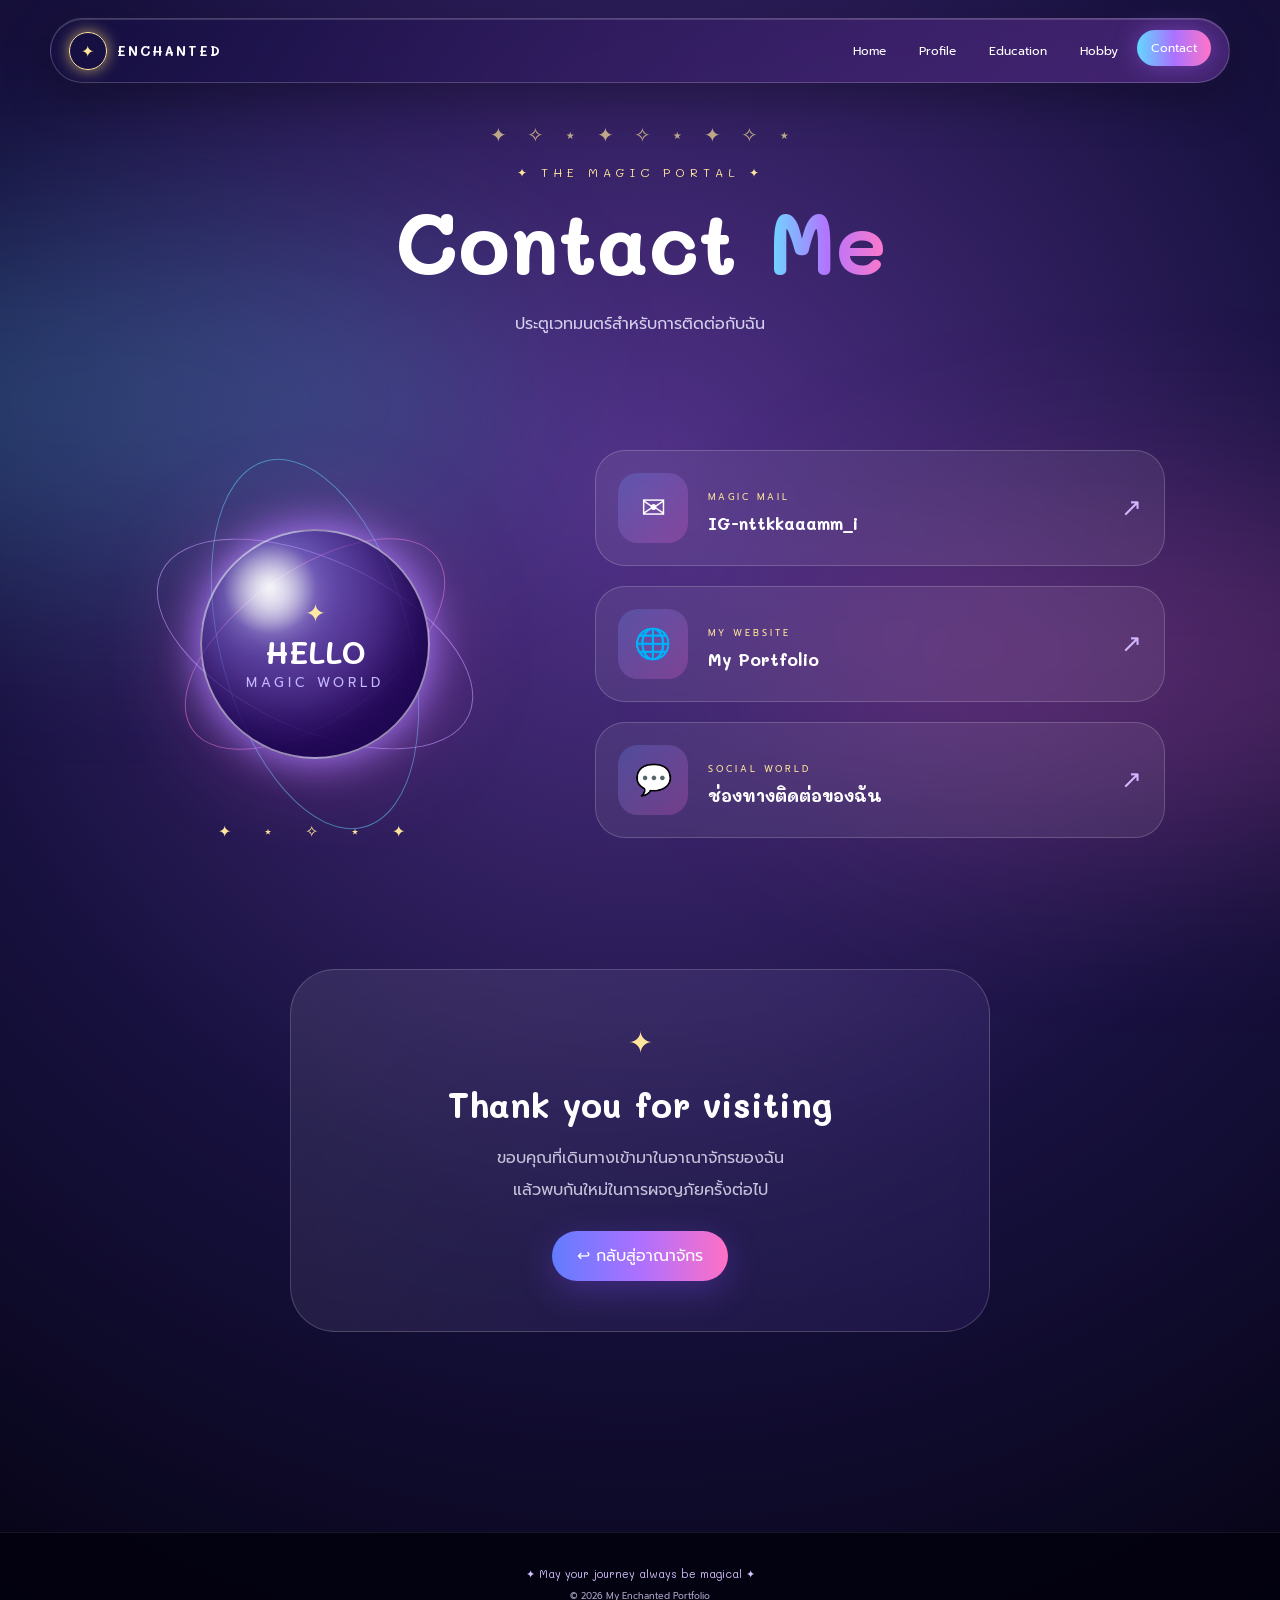
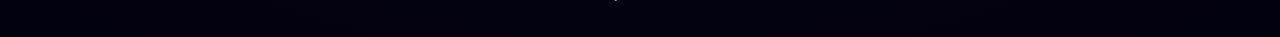
==== commit 39ff3ee4: "Update email address in contact.html" ====
--- a/contact.html
+++ b/contact.html
@@ -118,7 +118,7 @@
                         <small>MAGIC MAIL</small>
 
                         <h2>
-                            example@email.com
+                            IG-nttkkaaamm_i
                         </h2>
 
                     </div>
--- a/style.css
+++ b/style.css
@@ -1,49 +1,25 @@
 /* =========================================================
-   ENCHANTED KINGDOM
-   FAIRY TALE STUDENT PORTFOLIO
-   HTML5 + CSS3
+   ENCHANTED KINGDOM MAX
+   MAGICAL STUDENT PORTFOLIO
 ========================================================= */
 
-
-/* =========================================================
-   ROOT
-========================================================= */
-
 :root {
 
-    --night: #08051c;
-    --night-blue: #11134d;
-
-    --blue: #4c8dff;
-    --sky: #6ed7ff;
-
-    --purple: #9b6cff;
-    --violet: #d36cff;
-
+    --night: #050313;
+    --deep: #090629;
+    --purple: #7e55d9;
+    --violet: #aa71ff;
     --pink: #ff75c8;
-    --rose: #ff9edc;
-
-    --mint: #70f0cf;
-
-    --gold: #ffe28a;
+    --blue: #62d8ff;
+    --mint: #72f0d0;
+    --gold: #ffe69a;
     --white: #ffffff;
 
-    --glass: rgba(255,255,255,.10);
-    --glass-border: rgba(255,255,255,.25);
-
-    --shadow:
-        0 20px 60px rgba(0,0,0,.35);
-
-    --magic-shadow:
-        0 0 20px rgba(140,100,255,.5),
-        0 0 60px rgba(255,100,210,.2);
-
-}
-
-
-/* =========================================================
-   RESET
-========================================================= */
+    --glass: rgba(255,255,255,.08);
+    --border: rgba(255,255,255,.18);
+
+}
+
 
 * {
     margin: 0;
@@ -51,144 +27,146 @@
     box-sizing: border-box;
 }
 
+
 html {
     scroll-behavior: smooth;
 }
 
+
 body {
 
     min-height: 100vh;
 
     overflow-x: hidden;
 
+    color: white;
+
     font-family: "Prompt", sans-serif;
 
-    color: var(--white);
-
-    background:
-        radial-gradient(
-            circle at 50% 20%,
-            #34358c 0%,
-            #171858 30%,
-            #090621 70%,
-            #04030f 100%
-        );
-}
+}
+
 
 a {
+    text-decoration: none;
     color: inherit;
-    text-decoration: none;
-}
-
-button,
-a {
-    -webkit-tap-highlight-color: transparent;
 }
 
 
 /* =========================================================
-   GLOBAL NAVIGATION
+   NAVIGATION
 ========================================================= */
 
-.magic-nav {
+.fairy-nav {
 
     position: fixed;
 
-    top: 22px;
+    top: 18px;
     left: 50%;
 
     transform: translateX(-50%);
 
-    width: min(1180px, calc(100% - 40px));
-
-    padding: 13px 20px;
+    width: min(1180px, calc(100% - 30px));
+
+    min-height: 65px;
+
+    padding: 10px 18px;
 
     display: flex;
     align-items: center;
     justify-content: space-between;
 
-    z-index: 1000;
-
-    border: 1px solid rgba(255,255,255,.2);
+    z-index: 9999;
+
+    border:
+        1px solid rgba(255,255,255,.2);
 
     border-radius: 50px;
 
     background:
         linear-gradient(
             120deg,
-            rgba(50,40,120,.75),
-            rgba(150,70,180,.28)
-        );
-
-    backdrop-filter: blur(18px);
+            rgba(20,15,65,.82),
+            rgba(100,50,150,.55)
+        );
+
+    backdrop-filter: blur(20px);
 
     box-shadow:
-        0 10px 40px rgba(0,0,0,.25),
+        0 15px 50px rgba(0,0,0,.3),
         inset 0 1px rgba(255,255,255,.15);
 
 }
 
 
-.magic-logo {
+.fairy-logo {
 
     display: flex;
+
     align-items: center;
+
     gap: 10px;
 
     font-family: "Mali", cursive;
 
-    font-weight: 700;
-
-    font-size: 15px;
-
-    letter-spacing: 1px;
-}
-
-.logo-orbit {
-
-    width: 34px;
-    height: 34px;
+    letter-spacing: 2px;
+
+}
+
+
+.fairy-logo span {
+
+    width: 38px;
+    height: 38px;
 
     display: grid;
     place-items: center;
 
-    border: 1px solid var(--gold);
+    border:
+        1px solid var(--gold);
 
     border-radius: 50%;
 
     color: var(--gold);
 
     box-shadow:
-        0 0 10px var(--gold);
-
-    animation: rotateMagic 5s linear infinite;
-}
-
-
-.magic-nav nav {
+        0 0 15px rgba(255,220,120,.7);
+
+    animation:
+        rotate 7s linear infinite;
+
+}
+
+
+.fairy-logo b {
+    font-size: 13px;
+}
+
+
+.fairy-nav nav {
 
     display: flex;
-    gap: 7px;
-}
-
-
-.magic-nav nav a {
+
+    gap: 5px;
+
+}
+
+
+.fairy-nav nav a {
 
     position: relative;
 
-    padding: 9px 15px;
+    padding: 9px 14px;
 
     border-radius: 30px;
 
-    font-size: 13px;
-
-    transition:
-        .35s ease;
-
-}
-
-
-.magic-nav nav a::before {
+    font-size: 12px;
+
+    transition: .4s;
+
+}
+
+
+.fairy-nav nav a::before {
 
     content: "";
 
@@ -200,9 +178,9 @@
 
     background:
         linear-gradient(
-            120deg,
+            90deg,
             var(--blue),
-            var(--purple),
+            var(--violet),
             var(--pink)
         );
 
@@ -210,24 +188,26 @@
 
     z-index: -1;
 
-    transition: .35s ease;
-}
-
-
-.magic-nav nav a:hover::before,
-.magic-nav nav a.active::before {
-
+    transition: .4s;
+
+}
+
+
+.fairy-nav nav a:hover::before,
+.fairy-nav nav a.active::before {
     opacity: 1;
 }
 
 
-.magic-nav nav a:hover,
-.magic-nav nav a.active {
+.fairy-nav nav a:hover,
+.fairy-nav nav a.active {
+
+    transform:
+        translateY(-3px);
 
     box-shadow:
-        0 0 18px rgba(170,100,255,.5);
-
-    transform: translateY(-2px);
+        0 0 25px rgba(170,100,255,.45);
+
 }
 
 
@@ -235,167 +215,302 @@
    STARS
 ========================================================= */
 
-.stars {
+.sky-stars {
 
     position: fixed;
 
     inset: 0;
 
+    z-index: 1;
+
     pointer-events: none;
 
-    z-index: 0;
-}
-
-.stars span {
+}
+
+
+.sky-stars i {
 
     position: absolute;
 
     color: white;
+
+    font-style: normal;
 
     text-shadow:
         0 0 8px white,
-        0 0 20px #9b8cff;
+        0 0 25px #9b7cff;
 
     animation:
         twinkle 2s ease-in-out infinite,
-        starFloat 6s ease-in-out infinite;
-}
-
-.stars span:nth-child(1) {
-    left: 8%;
+        drift 6s ease-in-out infinite;
+
+}
+
+
+.sky-stars i:nth-child(1) {
+    left: 5%;
     top: 15%;
+    font-size: 22px;
+}
+
+.sky-stars i:nth-child(2) {
+    left: 12%;
+    top: 50%;
+    animation-delay: .5s;
+}
+
+.sky-stars i:nth-child(3) {
+    left: 20%;
+    top: 22%;
+    font-size: 13px;
+    animation-delay: 1s;
+}
+
+.sky-stars i:nth-child(4) {
+    left: 28%;
+    top: 68%;
     font-size: 20px;
 }
 
-.stars span:nth-child(2) {
-    left: 18%;
-    top: 45%;
-    font-size: 12px;
-    animation-delay: .5s;
-}
-
-.stars span:nth-child(3) {
-    left: 28%;
-    top: 20%;
-    font-size: 15px;
-    animation-delay: 1s;
-}
-
-.stars span:nth-child(4) {
-    left: 42%;
+.sky-stars i:nth-child(5) {
+    left: 37%;
+    top: 13%;
+    animation-delay: 1.5s;
+}
+
+.sky-stars i:nth-child(6) {
+    left: 48%;
+    top: 38%;
+    font-size: 13px;
+}
+
+.sky-stars i:nth-child(7) {
+    left: 58%;
     top: 12%;
-    font-size: 24px;
-    animation-delay: 1.5s;
-}
-
-.stars span:nth-child(5) {
-    left: 53%;
-    top: 35%;
-    font-size: 13px;
-    animation-delay: .8s;
-}
-
-.stars span:nth-child(6) {
-    left: 67%;
-    top: 16%;
-    font-size: 18px;
-    animation-delay: 1.8s;
-}
-
-.stars span:nth-child(7) {
-    left: 76%;
-    top: 40%;
     font-size: 22px;
-    animation-delay: .2s;
-}
-
-.stars span:nth-child(8) {
+}
+
+.sky-stars i:nth-child(8) {
+    left: 68%;
+    top: 55%;
+}
+
+.sky-stars i:nth-child(9) {
+    left: 79%;
+    top: 22%;
+    font-size: 19px;
+}
+
+.sky-stars i:nth-child(10) {
     left: 90%;
-    top: 18%;
-    font-size: 14px;
-    animation-delay: 1.2s;
-}
-
-.stars span:nth-child(9) {
+    top: 48%;
+}
+
+.sky-stars i:nth-child(11) {
     left: 84%;
-    top: 55%;
-    font-size: 20px;
-}
-
-.stars span:nth-child(10) {
-    left: 10%;
-    top: 70%;
-    font-size: 16px;
-}
-
-.stars span:nth-child(11) {
-    left: 35%;
-    top: 65%;
-    font-size: 14px;
-}
-
-.stars span:nth-child(12) {
-    left: 60%;
     top: 72%;
-    font-size: 18px;
+}
+
+.sky-stars i:nth-child(12) {
+    left: 45%;
+    top: 75%;
 }
 
 
 /* =========================================================
-   MAGIC PARTICLES
+   HOME WORLD
 ========================================================= */
 
-.magic-particle {
+.home-page {
+
+    min-height: 100vh;
+
+    background:
+        radial-gradient(
+            ellipse at 50% 35%,
+            #40358e 0%,
+            #1b1650 35%,
+            #090622 72%,
+            #03020c 100%
+        );
+
+}
+
+
+.home-page::before {
+
+    content: "";
 
     position: fixed;
 
+    inset: 0;
+
+    background:
+        radial-gradient(
+            ellipse at center,
+            transparent 20%,
+            rgba(0,0,0,.35) 100%
+        );
+
+    pointer-events: none;
+
+    z-index: 50;
+
+}
+
+
+/* =========================================================
+   MOON
+========================================================= */
+
+.giant-moon {
+
+    position: absolute;
+
+    top: 120px;
+    right: 8%;
+
+    width: 220px;
+    height: 220px;
+
+    border-radius: 50%;
+
+    background:
+        radial-gradient(
+            circle at 35% 30%,
+            #fffde6,
+            #ffe89b 55%,
+            #ffc957 100%
+        );
+
+    box-shadow:
+        0 0 40px #fff0ad,
+        0 0 100px rgba(255,220,120,.55),
+        0 0 180px rgba(255,180,80,.25);
+
     z-index: 3;
 
-    color: var(--gold);
-
-    text-shadow:
-        0 0 10px var(--gold),
-        0 0 25px var(--pink);
-
-    pointer-events: none;
-
     animation:
-        particleFloat 7s ease-in-out infinite;
-}
-
-.p1 {
-    left: 12%;
-    top: 30%;
-}
-
-.p2 {
-    left: 80%;
-    top: 32%;
-    animation-delay: 1s;
-}
-
-.p3 {
-    left: 23%;
-    top: 75%;
-    animation-delay: 2s;
-}
-
-.p4 {
-    left: 70%;
-    top: 75%;
-    animation-delay: 3s;
-}
-
-.p5 {
-    left: 91%;
-    top: 70%;
-    animation-delay: 1.5s;
-}
-
-.p6 {
-    left: 5%;
-    top: 58%;
-    animation-delay: 2.5s;
+        moonFloat 5s ease-in-out infinite;
+
+}
+
+
+.giant-moon span {
+
+    position: absolute;
+
+    border-radius: 50%;
+
+    background:
+        rgba(190,145,60,.15);
+
+}
+
+
+.giant-moon span:nth-child(1) {
+
+    width: 42px;
+    height: 42px;
+
+    left: 38px;
+    top: 48px;
+
+}
+
+
+.giant-moon span:nth-child(2) {
+
+    width: 28px;
+    height: 28px;
+
+    right: 45px;
+    top: 70px;
+
+}
+
+
+.giant-moon span:nth-child(3) {
+
+    width: 55px;
+    height: 55px;
+
+    left: 85px;
+    bottom: 25px;
+
+}
+
+
+.moon-ring {
+
+    position: absolute;
+
+    width: 330px;
+    height: 130px;
+
+    right: 3%;
+    top: 165px;
+
+    border:
+        1px solid rgba(255,225,140,.5);
+
+    border-radius: 50%;
+
+    transform: rotate(-20deg);
+
+    z-index: 2;
+
+    animation:
+        rotate 15s linear infinite;
+
+}
+
+
+/* =========================================================
+   AURORA
+========================================================= */
+
+.aurora-home {
+
+    position: absolute;
+
+    width: 800px;
+    height: 350px;
+
+    border-radius: 50%;
+
+    filter: blur(90px);
+
+    opacity: .22;
+
+    z-index: 1;
+
+}
+
+
+.aurora-home-one {
+
+    left: -200px;
+    top: 250px;
+
+    background: #4fe1ff;
+
+    animation:
+        auroraMove 12s ease-in-out infinite;
+
+}
+
+
+.aurora-home-two {
+
+    right: -200px;
+    top: 430px;
+
+    background: #e45dff;
+
+    animation:
+        auroraMove2 15s ease-in-out infinite;
+
 }
 
 
@@ -403,28 +518,27 @@
    CLOUDS
 ========================================================= */
 
-.cloud {
-
-    position: fixed;
-
-    width: 260px;
+.fairy-cloud {
+
+    position: absolute;
+
+    width: 300px;
     height: 75px;
 
     border-radius: 100px;
 
     background:
-        rgba(255,255,255,.07);
+        rgba(255,255,255,.08);
 
     filter: blur(2px);
 
-    pointer-events: none;
-
-    z-index: 1;
-
-}
-
-.cloud::before,
-.cloud::after {
+    z-index: 4;
+
+}
+
+
+.fairy-cloud::before,
+.fairy-cloud::after {
 
     content: "";
 
@@ -436,240 +550,319 @@
 
 }
 
-.cloud::before {
-
-    width: 120px;
-    height: 120px;
-
-    left: 40px;
-    bottom: 10px;
-
-}
-
-.cloud::after {
+
+.fairy-cloud::before {
+
+    width: 130px;
+    height: 130px;
+
+    left: 45px;
+    bottom: 5px;
+
+}
+
+
+.fairy-cloud::after {
 
     width: 100px;
     height: 100px;
 
-    right: 35px;
+    right: 40px;
     bottom: 5px;
 
 }
 
-.cloud-one {
-
-    top: 28%;
+
+.cloud-a {
+
+    top: 32%;
+
+    left: -350px;
+
+    animation:
+        cloudMove 38s linear infinite;
+
+}
+
+
+.cloud-b {
+
+    top: 60%;
+
+    left: -450px;
+
+    transform: scale(.7);
+
+    animation:
+        cloudMove 48s linear infinite 5s;
+
+}
+
+
+.cloud-c {
+
+    top: 78%;
 
     left: -300px;
 
+    transform: scale(.5);
+
     animation:
-        cloudMove 35s linear infinite;
-}
-
-.cloud-two {
-
-    top: 55%;
-
-    left: -400px;
-
-    transform: scale(.7);
+        cloudMove 55s linear infinite 13s;
+
+}
+
+
+/* =========================================================
+   MOUNTAINS
+========================================================= */
+
+.mountains {
+
+    position: absolute;
+
+    left: 0;
+    right: 0;
+
+    bottom: 150px;
+
+    height: 330px;
+
+    z-index: 2;
+
+}
+
+
+.mountain {
+
+    position: absolute;
+
+    bottom: 0;
+
+    width: 0;
+    height: 0;
+
+    border-left:
+        260px solid transparent;
+
+    border-right:
+        260px solid transparent;
+
+    border-bottom:
+        360px solid #11103b;
+
+}
+
+
+.mountain-1 {
+    left: -100px;
+}
+
+.mountain-2 {
+    left: 20%;
+    border-bottom-color: #17154b;
+}
+
+.mountain-3 {
+    right: 20%;
+    border-bottom-color: #12103e;
+}
+
+.mountain-4 {
+    right: -120px;
+    border-bottom-color: #0d0c31;
+}
+
+
+/* =========================================================
+   WATERFALL
+========================================================= */
+
+.waterfall {
+
+    position: absolute;
+
+    bottom: 170px;
+
+    width: 35px;
+    height: 190px;
+
+    border-radius: 50%;
+
+    background:
+        linear-gradient(
+            180deg,
+            rgba(160,220,255,.1),
+            rgba(110,230,255,.8),
+            transparent
+        );
+
+    filter:
+        blur(3px);
+
+    z-index: 3;
 
     animation:
-        cloudMove 45s linear infinite 10s;
-}
-
-.cloud-three {
-
-    top: 72%;
-
-    left: -250px;
-
-    transform: scale(.5);
-
-    animation:
-        cloudMove 55s linear infinite 4s;
+        waterfallFlow 2s linear infinite;
+
+}
+
+
+.waterfall-left {
+    left: 17%;
+}
+
+.waterfall-right {
+    right: 17%;
 }
 
 
 /* =========================================================
-   MOON
+   MEGA CASTLE
 ========================================================= */
 
-.moon {
-
-    position: absolute;
-
-    width: 180px;
-    height: 180px;
-
-    top: 150px;
-    right: 12%;
-
-    border-radius: 50%;
-
-    background:
-        radial-gradient(
-            circle at 35% 30%,
-            #fffde6,
-            #fff4a8 45%,
-            #ffc85a 100%
-        );
-
-    box-shadow:
-        0 0 30px #fff4a8,
-        0 0 80px rgba(255,222,110,.5),
-        0 0 150px rgba(255,200,100,.25);
-
-    z-index: 2;
-
-    animation:
-        moonFloat 5s ease-in-out infinite;
-}
-
-
-.moon-crater {
-
-    position: absolute;
-
-    border-radius: 50%;
-
-    background: rgba(190,145,70,.18);
-}
-
-.crater-one {
-    width: 35px;
-    height: 35px;
-    left: 35px;
-    top: 40px;
-}
-
-.crater-two {
-    width: 20px;
-    height: 20px;
-    right: 40px;
-    top: 65px;
-}
-
-.crater-three {
-    width: 45px;
-    height: 45px;
-    left: 75px;
-    bottom: 25px;
-}
-
-
-/* =========================================================
-   CASTLE
-========================================================= */
-
-.castle {
+.mega-castle {
 
     position: absolute;
 
     left: 50%;
 
-    bottom: 70px;
-
-    transform: translateX(-50%);
-
-    width: 620px;
-    height: 360px;
-
-    z-index: 2;
+    bottom: 145px;
+
+    transform:
+        translateX(-50%);
+
+    width: 900px;
+    height: 500px;
+
+    z-index: 6;
 
     filter:
         drop-shadow(
-            0 0 35px rgba(120,100,255,.5)
-        );
-}
-
-
-.castle-body {
-
-    position: absolute;
+            0 0 35px rgba(150,110,255,.5)
+        );
+
+}
+
+
+/* MAIN BODY */
+
+.castle-main {
+
+    position: absolute;
+
+    left: 225px;
 
     bottom: 0;
 
-    left: 110px;
-
-    width: 400px;
-    height: 220px;
+    width: 450px;
+    height: 310px;
 
     background:
         linear-gradient(
             90deg,
-            #3b337d,
-            #6553a5,
-            #3b337d
+            #302761,
+            #7563a9,
+            #453674
         );
 
     clip-path:
         polygon(
             0 100%,
-            0 25%,
-            15% 25%,
-            15% 10%,
-            35% 10%,
-            35% 25%,
-            65% 25%,
-            65% 10%,
-            85% 10%,
-            85% 25%,
-            100% 25%,
+            0 18%,
+            20% 18%,
+            20% 0,
+            80% 0,
+            80% 18%,
+            100% 18%,
             100% 100%
         );
-}
-
-
-.tower {
+
+    box-shadow:
+        inset 0 0 50px rgba(255,255,255,.1);
+
+}
+
+
+/* CASTLE TOWERS */
+
+.castle-tower {
 
     position: absolute;
 
     bottom: 0;
 
-    width: 125px;
-    height: 300px;
+    width: 135px;
+    height: 370px;
 
     background:
         linear-gradient(
             90deg,
-            #342d72,
-            #7560af,
-            #342d72
-        );
-
-}
-
-
-.tower-left {
-    left: 25px;
-}
-
-.tower-center {
-    left: 248px;
-    height: 350px;
-}
-
-.tower-right {
-    right: 25px;
-}
-
-
-.tower-top {
-
-    position: absolute;
-
-    left: -10px;
-    top: -55px;
-
-    width: 145px;
-    height: 80px;
+            #292258,
+            #6e5a9e,
+            #32285f
+        );
+
+}
+
+
+.castle-tower-left {
+    left: 20px;
+}
+
+
+.castle-middle-left {
+    left: 150px;
+
+    height: 320px;
+}
+
+
+.castle-center-tower {
+
+    left: 382px;
+
+    height: 480px;
+
+    z-index: 3;
+
+}
+
+
+.castle-middle-right {
+
+    right: 150px;
+
+    height: 320px;
+
+}
+
+
+.castle-tower-right {
+
+    right: 20px;
+
+}
+
+
+/* ROOFS */
+
+.tower-roof {
+
+    position: absolute;
+
+    top: -90px;
+    left: -15px;
+
+    width: 165px;
+    height: 115px;
 
     background:
         linear-gradient(
             135deg,
-            #ff8de1,
-            #8e70ff
+            #6d5cff,
+            #c55eff,
+            #ff78c9
         );
 
     clip-path:
@@ -679,39 +872,120 @@
             0 100%
         );
 
-}
-
-
-.window,
-.castle-window {
-
-    position: absolute;
-
-    width: 32px;
-    height: 55px;
-
-    border-radius: 50% 50% 10px 10px;
+    box-shadow:
+        0 0 25px rgba(190,100,255,.6);
+
+}
+
+
+/* TOWER WINDOWS */
+
+.tower-window {
+
+    position: absolute;
+
+    left: 50%;
+
+    transform:
+        translateX(-50%);
+
+    width: 34px;
+    height: 58px;
+
+    border-radius:
+        50% 50% 12px 12px;
 
     background:
         radial-gradient(
             circle,
-            #fff2a5,
-            #ff9de4 45%,
-            #6958ff 100%
+            #fff4a3,
+            #ff8cdb 45%,
+            #7261ff
         );
 
     box-shadow:
-        0 0 20px #ffc7ee;
-
-}
-
-
-.tower .window {
+        0 0 15px #ffe29a,
+        0 0 35px rgba(255,100,220,.6);
+
+    animation:
+        windowGlow 3s ease-in-out infinite;
+
+}
+
+
+.tw-1 {
+    top: 65px;
+}
+
+.tw-2 {
+    top: 155px;
+    animation-delay: .7s;
+}
+
+.tw-3 {
+    top: 245px;
+    animation-delay: 1.3s;
+}
+
+
+/* BIG CENTER WINDOW */
+
+.castle-main-window {
+
+    position: absolute;
 
     left: 50%;
-    top: 70px;
-
-    transform: translateX(-50%);
+
+    top: 55px;
+
+    transform:
+        translateX(-50%);
+
+    width: 65px;
+    height: 100px;
+
+    border-radius:
+        50% 50% 10px 10px;
+
+    background:
+        radial-gradient(
+            circle,
+            #fff5a4,
+            #ff8ddd 45%,
+            #7562ff
+        );
+
+    box-shadow:
+        0 0 30px #ffe89a;
+
+}
+
+
+/* MAIN DOOR */
+
+.castle-entrance {
+
+    position: absolute;
+
+    bottom: 0;
+
+    left: 50%;
+
+    transform:
+        translateX(-50%);
+
+    width: 120px;
+    height: 170px;
+
+    border-radius:
+        65px 65px 0 0;
+
+    background:
+        #211b4d;
+
+    box-shadow:
+        inset 0 0 35px #9e70ff;
+
 }
 
 
@@ -719,167 +993,379 @@
 
     position: absolute;
 
+    inset: 10px;
+
+    border-radius:
+        55px 55px 0 0;
+
+    background:
+        linear-gradient(
+            135deg,
+            #35265f,
+            #171331
+        );
+
+}
+
+
+.castle-door::before {
+
+    content: "✦";
+
+    position: absolute;
+
+    left: 50%;
+    top: 50%;
+
+    transform:
+        translate(-50%,-50%);
+
+    color: var(--gold);
+
+    font-size: 30px;
+
+    text-shadow:
+        0 0 20px var(--gold);
+
+}
+
+
+/* SIDE WINDOWS */
+
+.castle-window {
+
+    position: absolute;
+
+    width: 45px;
+    height: 70px;
+
+    border-radius:
+        50% 50% 10px 10px;
+
+    background:
+        radial-gradient(
+            circle,
+            #fff4a2,
+            #ff8bdb,
+            #695dff
+        );
+
+    box-shadow:
+        0 0 25px #ffc8ee;
+
+}
+
+
+.big-window.left {
+
+    left: 70px;
+    top: 130px;
+
+}
+
+
+.big-window.right {
+
+    right: 70px;
+    top: 130px;
+
+}
+
+
+/* CROWN */
+
+.castle-crown {
+
+    position: absolute;
+
+    left: 50%;
+
+    top: -50px;
+
+    transform:
+        translateX(-50%);
+
+    display: flex;
+
+    gap: 25px;
+
+    color: var(--gold);
+
+    font-size: 30px;
+
+    text-shadow:
+        0 0 20px var(--gold);
+
+    animation:
+        crownGlow 2s ease-in-out infinite;
+
+}
+
+
+/* FLAGS */
+
+.castle-flag {
+
+    position: absolute;
+
+    top: -115px;
+
+    color: var(--gold);
+
+    font-size: 28px;
+
+    animation:
+        flagWave 2s ease-in-out infinite;
+
+}
+
+
+.flag-left {
+    left: 80px;
+}
+
+.flag-center {
+    left: 445px;
+}
+
+.flag-right {
+    right: 80px;
+}
+
+
+/* =========================================================
+   BRIDGE
+========================================================= */
+
+.magic-bridge {
+
+    position: absolute;
+
+    left: 50%;
+
+    bottom: 90px;
+
+    transform:
+        translateX(-50%);
+
+    width: 600px;
+
+    height: 190px;
+
+    z-index: 7;
+
+}
+
+
+.bridge-road {
+
+    position: absolute;
+
     bottom: 0;
 
     left: 50%;
 
-    transform: translateX(-50%);
-
-    width: 65px;
-    height: 110px;
-
-    border-radius:
-        50px 50px 0 0;
-
-    background:
-        #211c51;
-
-    box-shadow:
-        inset 0 0 20px #a77aff;
-}
-
-
-.window-left {
-    left: 100px;
-    top: 75px;
-}
-
-.window-right {
-    right: 100px;
-    top: 75px;
-}
-
-
-/* =========================================================
-   HOME CONTENT
-========================================================= */
-
-.home-page {
-
-    min-height: 100vh;
-
-    background:
-        radial-gradient(
-            circle at 50% 35%,
-            rgba(112,89,220,.6),
-            transparent 35%
-        ),
-        linear-gradient(
-            180deg,
-            #090620 0%,
-            #1c1859 50%,
-            #100c34 100%
-        );
-
-}
-
-
-.home-content {
-
-    position: relative;
-
-    z-index: 10;
-
-    min-height: 900px;
-
-    padding-top: 190px;
-
-    text-align: center;
-
-}
-
-
-.small-magic-text {
-
-    font-family: "Mali", cursive;
-
-    color: var(--gold);
-
-    letter-spacing: 3px;
-
-    animation:
-        textGlow 3s ease-in-out infinite;
-}
-
-
-.home-content h1 {
-
-    margin-top: 20px;
-
-    display: flex;
-    flex-direction: column;
-
-    font-family: "Mali", cursive;
-
-    font-size: clamp(48px, 8vw, 100px);
-
-    line-height: .9;
-
-    letter-spacing: 5px;
-
-    text-shadow:
-        0 0 20px rgba(255,255,255,.15),
-        0 0 60px rgba(160,100,255,.4);
-
-}
-
-
-.home-content h1 span {
-
-    font-size: .35em;
-
-    color: #c6baff;
-
-    letter-spacing: 8px;
-
-}
-
-
-.home-content h1 strong {
-
-    font-weight: 700;
+    transform:
+        translateX(-50%);
+
+    width: 330px;
+    height: 180px;
+
+    clip-path:
+        polygon(
+            35% 0,
+            65% 0,
+            100% 100%,
+            0 100%
+        );
 
     background:
         linear-gradient(
             90deg,
-            #77d9ff,
-            #d59aff,
-            #ff8cd8,
-            #ffe18a,
-            #77d9ff
+            #382d67,
+            #6f5c9b,
+            #382d67
+        );
+
+    display: flex;
+
+    justify-content: center;
+
+    gap: 30px;
+
+    padding-top: 50px;
+
+    color: var(--gold);
+
+}
+
+
+.bridge-road span {
+
+    animation:
+        bridgeLight 2s ease-in-out infinite;
+
+}
+
+
+.bridge-rail {
+
+    position: absolute;
+
+    bottom: 55px;
+
+    width: 230px;
+    height: 80px;
+
+    border-top:
+        4px solid #9f85d5;
+
+    border-radius: 50%;
+
+}
+
+
+.rail-left {
+
+    left: 50px;
+
+    transform: rotate(15deg);
+
+}
+
+
+.rail-right {
+
+    right: 50px;
+
+    transform: rotate(-15deg);
+
+}
+
+
+/* =========================================================
+   HOME TEXT
+========================================================= */
+
+.kingdom-intro {
+
+    position: relative;
+
+    z-index: 30;
+
+    min-height: 1000px;
+
+    padding-top: 180px;
+
+    text-align: center;
+
+}
+
+
+.intro-badge {
+
+    display: inline-block;
+
+    padding: 9px 20px;
+
+    border:
+        1px solid rgba(255,225,150,.35);
+
+    border-radius: 50px;
+
+    color: var(--gold);
+
+    background:
+        rgba(255,220,120,.06);
+
+    font-size: 11px;
+
+    letter-spacing: 3px;
+
+    animation:
+        badgeGlow 3s ease-in-out infinite;
+
+}
+
+
+.kingdom-intro h1 {
+
+    margin-top: 25px;
+
+    display: flex;
+
+    flex-direction: column;
+
+    font-family: "Mali", cursive;
+
+    line-height: .9;
+
+    font-size:
+        clamp(50px, 8vw, 105px);
+
+    text-shadow:
+        0 0 50px rgba(150,100,255,.3);
+
+}
+
+
+.kingdom-intro h1 span {
+
+    font-size: .3em;
+
+    letter-spacing: 10px;
+
+    color: #d0c7ff;
+
+}
+
+
+.kingdom-intro h1 strong {
+
+    background:
+        linear-gradient(
+            90deg,
+            #65dcff,
+            #a477ff,
+            #ff7ecb,
+            #ffe493,
+            #65dcff
         );
 
     background-size: 300% auto;
 
     -webkit-background-clip: text;
+
     background-clip: text;
 
     color: transparent;
 
     animation:
-        rainbowText 7s linear infinite;
-
-}
-
-
-.magic-divider {
+        rainbowText 8s linear infinite;
+
+}
+
+
+.magic-line {
 
     display: flex;
 
     justify-content: center;
+
     align-items: center;
 
     gap: 15px;
 
-    margin: 30px auto;
+    margin: 30px 0;
 
     color: var(--gold);
-}
-
-
-.magic-divider i {
-
-    width: 80px;
+
+}
+
+
+.magic-line i {
+
+    width: 100px;
     height: 1px;
 
     background:
@@ -893,9 +1379,9 @@
 }
 
 
-.home-description {
-
-    color: #ddd9ff;
+.kingdom-intro > p {
+
+    color: #ddd8f7;
 
     line-height: 2;
 
@@ -904,230 +1390,185 @@
 }
 
 
-.hero-name {
+.hero-person {
+
+    margin-top: 25px;
+
+}
+
+
+.hero-person small {
+
+    color: #a99ee1;
+
+    letter-spacing: 4px;
+
+}
+
+
+.hero-person h2 {
+
+    margin-top: 7px;
+
+    font-family: "Mali", cursive;
+
+    font-size: 42px;
+
+    color: white;
+
+    text-shadow:
+        0 0 20px #ff7ccc;
+
+}
+
+
+.hero-person span {
+
+    color: #ffb7e8;
+
+}
+
+
+.kingdom-buttons {
+
+    display: flex;
+
+    justify-content: center;
+
+    gap: 15px;
 
     margin-top: 30px;
 
 }
 
 
-.hero-name > span {
-
-    font-size: 12px;
-
-    color: #b9aaff;
-
-    letter-spacing: 4px;
-}
-
-
-.hero-name h2 {
-
-    margin-top: 5px;
-
-    font-family: "Mali", cursive;
-
-    font-size: 40px;
-
-    color: white;
-
-    text-shadow:
-        0 0 20px var(--pink);
-
-}
-
-
-.hero-name p {
-
-    color: var(--rose);
-
-}
-
-
-.portal-buttons {
+.magic-btn {
+
+    position: relative;
+
+    overflow: hidden;
 
     display: flex;
 
-    justify-content: center;
-
-    gap: 18px;
-
-    margin-top: 35px;
-
-}
-
-
-.crystal-button,
-.ghost-button {
-
-    position: relative;
-
-    overflow: hidden;
-
-    display: flex;
-
     align-items: center;
 
-    gap: 18px;
+    gap: 15px;
 
     padding: 15px 25px;
 
     border-radius: 50px;
 
-    transition: .4s ease;
-
-}
-
-
-.crystal-button {
-
     background:
         linear-gradient(
-            110deg,
+            100deg,
             #557cff,
             #a66bff,
-            #ff68c8
+            #ff70c8
         );
 
     box-shadow:
-        0 10px 35px rgba(130,80,255,.4);
-
-}
-
-
-.ghost-button {
+        0 15px 45px rgba(130,80,255,.35);
+
+    transition: .4s;
+
+}
+
+
+.magic-btn.secondary {
+
+    background:
+        rgba(255,255,255,.08);
 
     border:
-        1px solid rgba(255,255,255,.3);
-
-    background:
-        rgba(255,255,255,.07);
+        1px solid rgba(255,255,255,.25);
 
     backdrop-filter: blur(10px);
 
 }
 
 
-.crystal-button::before,
-.ghost-button::before {
+.magic-btn:hover {
+
+    transform:
+        translateY(-7px)
+        scale(1.03);
+
+    box-shadow:
+        0 20px 60px rgba(180,90,255,.45);
+
+}
+
+
+.magic-btn::after {
 
     content: "";
 
     position: absolute;
 
-    width: 80px;
-    height: 150%;
-
-    top: -25%;
-
-    left: -120px;
-
-    background:
-        rgba(255,255,255,.4);
+    top: -100%;
+    left: -80px;
+
+    width: 50px;
+    height: 300%;
 
     transform: rotate(25deg);
 
+    background:
+        rgba(255,255,255,.35);
+
     transition: .7s;
 
 }
 
 
-.crystal-button:hover::before,
-.ghost-button:hover::before {
+.magic-btn:hover::after {
 
     left: 120%;
-}
-
-
-.crystal-button:hover,
-.ghost-button:hover {
-
-    transform:
-        translateY(-6px)
-        scale(1.03);
-
-}
-
-
-.grass-layer {
-
-    position: absolute;
-
-    bottom: 0;
-
-    left: 0;
-
-    width: 100%;
-
-    height: 100px;
-
-    background:
-        linear-gradient(
-            180deg,
-            transparent,
-            #08051c
-        );
-
-    z-index: 15;
+
 }
 
 
 /* =========================================================
-   FLOWERS
+   FAIRIES
 ========================================================= */
 
-.flowers {
-
-    position: absolute;
-
-    bottom: 35px;
-
-    left: 0;
-
-    width: 100%;
-
-    z-index: 20;
-}
-
-
-.flower {
-
-    position: absolute;
+.fairy {
+
+    position: absolute;
+
+    z-index: 40;
 
     font-size: 35px;
 
+    filter:
+        drop-shadow(
+            0 0 15px #ff8de0
+        );
+
+}
+
+
+.fairy-1 {
+
+    left: 10%;
+
+    top: 43%;
+
     animation:
-        flowerSway 3s ease-in-out infinite;
-}
-
-
-.f1 {
-    left: 5%;
-}
-
-.f2 {
-    left: 18%;
-    animation-delay: .5s;
-}
-
-.f3 {
-    left: 31%;
-    animation-delay: 1s;
-}
-
-.f4 {
-    right: 30%;
-    animation-delay: 1.5s;
-}
-
-.f5 {
-    right: 15%;
-    animation-delay: .7s;
-}
-
-.f6 {
-    right: 5%;
-    animation-delay: 2s;
+        fairyFly 12s ease-in-out infinite;
+
+}
+
+
+.fairy-2 {
+
+    right: 10%;
+
+    top: 50%;
+
+    animation:
+        fairyFly2 15s ease-in-out infinite;
+
 }
 
 
@@ -1135,64 +1576,185 @@
    BUTTERFLIES
 ========================================================= */
 
-.butterfly {
-
-    position: absolute;
-
-    z-index: 25;
-
-    font-size: 35px;
+.magic-butterfly {
+
+    position: absolute;
+
+    z-index: 45;
+
+    font-size: 30px;
 
     filter:
         drop-shadow(
-            0 0 12px #ff8bdd
-        );
-
-    pointer-events: none;
-}
-
-
-.butterfly-one {
-
-    left: 12%;
-    top: 48%;
+            0 0 12px #ff8edc
+        );
+
+}
+
+
+.butterfly-a {
+    left: 8%;
+    top: 50%;
+    animation: butterflyPath 13s linear infinite;
+}
+
+.butterfly-b {
+    left: 80%;
+    top: 42%;
+    animation: butterflyPath2 15s linear infinite;
+}
+
+.butterfly-c {
+    left: 35%;
+    top: 65%;
+    animation: butterflyPath3 11s linear infinite;
+}
+
+.butterfly-d {
+    right: 5%;
+    top: 72%;
+    animation: butterflyPath4 14s linear infinite;
+}
+
+
+/* =========================================================
+   FOREGROUND GARDEN
+========================================================= */
+
+.foreground-garden {
+
+    position: absolute;
+
+    bottom: 25px;
+
+    left: 0;
+
+    width: 100%;
+
+    z-index: 60;
+
+    display: flex;
+
+    justify-content:
+        space-around;
+
+    font-size: 32px;
+
+}
+
+
+.foreground-garden span {
 
     animation:
-        butterflyFlight 12s linear infinite;
-}
-
-
-.butterfly-two {
-
-    right: 18%;
-    top: 60%;
+        flowerSway 3s ease-in-out infinite;
+
+}
+
+
+/* =========================================================
+   MAGIC DUST
+========================================================= */
+
+.magic-dust {
+
+    position: absolute;
+
+    z-index: 70;
+
+    color: var(--gold);
+
+    text-shadow:
+        0 0 10px white,
+        0 0 25px var(--pink);
 
     animation:
-        butterflyFlightTwo 15s linear infinite;
-}
-
-
-.butterfly-three {
-
+        dustFloat 6s ease-in-out infinite;
+
+}
+
+
+.dust-1 {
+    left: 10%;
+    top: 35%;
+}
+
+.dust-2 {
+    left: 18%;
+    top: 65%;
+}
+
+.dust-3 {
+    left: 30%;
+    top: 28%;
+}
+
+.dust-4 {
+    left: 75%;
+    top: 32%;
+}
+
+.dust-5 {
+    left: 85%;
+    top: 65%;
+}
+
+.dust-6 {
+    left: 60%;
+    top: 75%;
+}
+
+.dust-7 {
     left: 45%;
-    top: 20%;
-
-    font-size: 25px;
-
-    animation:
-        butterflyFlightThree 11s linear infinite;
+    top: 15%;
+}
+
+.dust-8 {
+    left: 92%;
+    top: 25%;
 }
 
 
 /* =========================================================
-   PAGE HEADINGS
+   OTHER PAGES
 ========================================================= */
 
-.page-heading {
+.profile-page,
+.education-page,
+.hobby-page,
+.contact-page {
+
+    min-height: 100vh;
+
+    background:
+        radial-gradient(
+            ellipse at center top,
+            #49368a,
+            #171343 45%,
+            #050313 100%
+        );
+
+}
+
+
+.profile-world,
+.education-world,
+.hobby-world-page,
+.contact-world {
 
     position: relative;
 
-    z-index: 5;
+    min-height: 100vh;
+
+    padding-bottom: 100px;
+
+}
+
+
+.page-title {
+
+    position: relative;
+
+    z-index: 10;
 
     text-align: center;
 
@@ -1201,45 +1763,47 @@
 }
 
 
-.page-heading > span {
+.page-title span {
 
     color: var(--gold);
 
     font-family: "Mali", cursive;
 
-    font-size: 13px;
+    font-size: 12px;
 
     letter-spacing: 5px;
 
 }
 
 
-.page-heading h1 {
+.page-title h1 {
 
     margin-top: 15px;
 
     font-family: "Mali", cursive;
 
-    font-size: clamp(48px, 7vw, 85px);
+    font-size:
+        clamp(50px, 7vw, 85px);
 
     line-height: 1;
 
 }
 
 
-.page-heading h1 em {
+.page-title h1 em {
 
     font-style: normal;
 
     background:
         linear-gradient(
             90deg,
-            #72dcff,
-            #cf8fff,
-            #ff8bdb
+            #69dcff,
+            #b274ff,
+            #ff79c9
         );
 
     -webkit-background-clip: text;
+
     background-clip: text;
 
     color: transparent;
@@ -1247,15 +1811,33 @@
 }
 
 
-.page-heading p {
+.page-title p {
+
+    margin: 25px auto;
 
     max-width: 650px;
 
-    margin: 25px auto 0;
-
-    color: #d8d3f8;
+    color: #d4d0ed;
 
     line-height: 1.9;
+
+}
+
+
+.page-title.mini {
+
+    padding-top: 0;
+
+}
+
+
+.page-title.mini h2 {
+
+    margin-top: 10px;
+
+    font-family: "Mali", cursive;
+
+    font-size: 40px;
 
 }
 
@@ -1264,32 +1846,11 @@
    PROFILE
 ========================================================= */
 
-.profile-page {
-
-    background:
-        radial-gradient(
-            circle at 50% 30%,
-            #593c94,
-            #19144b 45%,
-            #08051c 90%
-        );
-}
-
-
-.castle-room {
-
-    min-height: 100vh;
-
-    padding-bottom: 80px;
-
-}
-
-
-.magic-mirror {
+.royal-profile {
 
     position: relative;
 
-    z-index: 5;
+    z-index: 10;
 
     width: min(1050px, calc(100% - 40px));
 
@@ -1299,29 +1860,44 @@
 
     grid-template-columns: 420px 1fr;
 
-    gap: 70px;
+    gap: 80px;
 
     align-items: center;
 
 }
 
 
-.mirror-frame {
+.portrait-stage {
 
     position: relative;
 
-    padding: 18px;
+    height: 560px;
+
+    display: grid;
+
+    place-items: center;
+
+}
+
+
+.portrait-frame {
+
+    position: relative;
+
+    width: 330px;
+
+    padding: 15px;
 
     border-radius:
-        48% 48% 42% 42%;
+        48% 48% 40% 40%;
 
     background:
         linear-gradient(
             135deg,
-            #ffe596,
-            #9f6dff,
-            #ff75c9,
-            #ffe596
+            #ffe595,
+            #9c6dff,
+            #ff75c8,
+            #ffe595
         );
 
     background-size: 300% 300%;
@@ -1330,175 +1906,230 @@
         frameRainbow 8s ease infinite;
 
     box-shadow:
-        0 0 30px rgba(255,216,120,.3),
-        0 0 80px rgba(170,100,255,.25);
-
-}
-
-
-.mirror-frame::before {
-
-    content: "";
-
-    position: absolute;
-
-    inset: -12px;
-
-    border:
-        1px solid rgba(255,225,150,.5);
-
-    border-radius:
-        50%;
-
-    animation:
-        rotateMagic 20s linear infinite;
-}
-
-
-.mirror-frame img {
+        0 0 40px rgba(180,100,255,.5);
+
+}
+
+
+.portrait-frame img {
+
+    width: 100%;
 
     display: block;
-
-    width: 100%;
-
-    aspect-ratio: 4 / 5;
-
-    object-fit: cover;
 
     border-radius:
         44% 44% 38% 38%;
 
     border:
-        5px solid rgba(255,255,255,.5);
-
-}
-
-
-.mirror-info {
-
-    padding: 20px 0;
-
-}
-
-
-.gold-label {
+        4px solid rgba(255,255,255,.5);
+
+}
+
+
+.portrait-ring {
+
+    position: absolute;
+
+    border:
+        1px solid rgba(255,220,130,.5);
+
+    border-radius: 50%;
+
+}
+
+
+.ring-1 {
+
+    width: 430px;
+    height: 160px;
+
+    transform: rotate(25deg);
+
+    animation:
+        rotate 10s linear infinite;
+
+}
+
+
+.ring-2 {
+
+    width: 390px;
+    height: 150px;
+
+    transform: rotate(-35deg);
+
+    border-color: rgba(255,120,220,.5);
+
+    animation:
+        rotateReverse 8s linear infinite;
+
+}
+
+
+.ring-3 {
+
+    width: 480px;
+    height: 190px;
+
+    transform: rotate(75deg);
+
+    border-color: rgba(100,220,255,.5);
+
+    animation:
+        rotate 14s linear infinite;
+
+}
+
+
+.portrait-crown {
+
+    position: absolute;
+
+    top: 25px;
+
+    font-size: 50px;
 
     color: var(--gold);
 
-    font-size: 12px;
-
-    letter-spacing: 4px;
-}
-
-
-.mirror-info h2 {
-
-    margin: 12px 0;
+    text-shadow:
+        0 0 20px var(--gold);
+
+    z-index: 5;
+
+    animation:
+        crownGlow 2s infinite;
+
+}
+
+
+.portrait-stars {
+
+    position: absolute;
+
+    bottom: 15px;
+
+    color: var(--gold);
+
+    letter-spacing: 10px;
+
+}
+
+
+.royal-story h2 {
+
+    margin-top: 10px;
 
     font-family: "Mali", cursive;
 
-    font-size: 58px;
+    font-size: 60px;
 
     background:
         linear-gradient(
             90deg,
             white,
-            #ffb8ea,
-            #9edfff
+            #ffb9e9,
+            #8edfff
         );
 
     -webkit-background-clip: text;
+
     background-clip: text;
 
     color: transparent;
-}
-
-
-.nickname {
-
-    color: #cdbfff;
-}
-
-
-.info-runes {
+
+}
+
+
+.gold-caption {
+
+    color: var(--gold);
+
+    font-size: 10px;
+
+    letter-spacing: 4px;
+
+}
+
+
+.royal-nickname {
+
+    color: #d2c4ff;
+
+}
+
+
+.royal-stats {
 
     display: flex;
 
-    gap: 12px;
+    gap: 15px;
 
     margin: 30px 0;
-}
-
-
-.info-runes div {
-
-    min-width: 105px;
+
+}
+
+
+.royal-stats div {
+
+    min-width: 100px;
 
     padding: 15px;
 
     text-align: center;
 
     border:
-        1px solid rgba(255,255,255,.2);
+        1px solid var(--border);
 
     border-radius: 20px;
 
     background:
-        rgba(255,255,255,.07);
-
-    backdrop-filter: blur(10px);
-
-    transition: .35s;
-
-}
-
-
-.info-runes div:hover {
-
-    transform: translateY(-8px) rotate(-2deg);
-
-    border-color: var(--pink);
+        var(--glass);
+
+    backdrop-filter:
+        blur(15px);
+
+    transition: .4s;
+
+}
+
+
+.royal-stats div:hover {
+
+    transform:
+        translateY(-8px);
 
     box-shadow:
-        0 0 30px rgba(255,100,210,.2);
-}
-
-
-.info-runes span {
+        0 0 30px rgba(170,100,255,.25);
+
+}
+
+
+.royal-stats strong {
 
     display: block;
 
+    color: var(--gold);
+
+    font-size: 25px;
+
+}
+
+
+.royal-stats span {
+
     font-size: 9px;
 
-    letter-spacing: 2px;
-
-    color: #aaa2d6;
-}
-
-
-.info-runes strong {
-
-    display: block;
-
-    margin: 5px 0;
-
-    font-size: 23px;
-
-    color: var(--gold);
-}
-
-
-.info-runes small {
-
-    font-size: 10px;
-
-    color: #c8c2e9;
-}
-
-
-.about-story {
-
-    padding: 25px;
+    letter-spacing: 3px;
+
+    color: #aaa3c9;
+
+}
+
+
+.story-scroll {
+
+    padding:
+        25px;
 
     border-left:
         2px solid var(--pink);
@@ -1509,167 +2140,226 @@
             rgba(255,100,200,.08),
             transparent
         );
-}
-
-
-.about-story h3 {
+
+}
+
+
+.story-scroll h3 {
 
     font-family: "Mali", cursive;
 
-    color: #ffb8e7;
-
-    margin-bottom: 12px;
-}
-
-
-.about-story p {
-
-    margin-top: 10px;
-
-    color: #d8d2ed;
+    color: #ffb9e8;
+
+}
+
+
+.story-scroll p {
+
+    margin-top: 12px;
+
+    color: #d0cbe1;
 
     line-height: 1.9;
 
 }
 
 
+.value-world {
+
+    position: relative;
+
+    width: min(1050px, calc(100% - 40px));
+
+    margin: 60px auto;
+
+    display: grid;
+
+    grid-template-columns:
+        repeat(4,1fr);
+
+    gap: 20px;
+
+}
+
+
+.value-orb {
+
+    min-height: 230px;
+
+    padding: 25px;
+
+    text-align: center;
+
+    border:
+        1px solid var(--border);
+
+    border-radius: 40px;
+
+    background:
+        rgba(255,255,255,.06);
+
+    backdrop-filter:
+        blur(15px);
+
+    transition: .5s;
+
+    animation:
+        orbFloat 4s ease-in-out infinite;
+
+}
+
+
+.value-orb:hover {
+
+    transform:
+        translateY(-15px)
+        rotate(2deg);
+
+    box-shadow:
+        0 20px 60px rgba(120,80,255,.3);
+
+}
+
+
+.value-orb b {
+
+    display: grid;
+
+    place-items: center;
+
+    width: 75px;
+    height: 75px;
+
+    margin: auto;
+
+    border-radius: 50%;
+
+    background:
+        rgba(255,255,255,.1);
+
+    font-size: 35px;
+
+}
+
+
+.value-orb h3 {
+
+    margin-top: 15px;
+
+    font-family: "Mali", cursive;
+
+}
+
+
+.value-orb p {
+
+    margin-top: 8px;
+
+    color: #c7c2dd;
+
+    font-size: 12px;
+
+    line-height: 1.7;
+
+}
+
+
 /* =========================================================
-   CONSTELLATION
+   EDUCATION
 ========================================================= */
 
-.constellation-section {
-
-    width: min(1100px, calc(100% - 40px));
-
-    margin: 100px auto 0;
-
-}
-
-
-.section-title {
-
-    text-align: center;
-}
-
-
-.section-title span {
-
-    color: var(--gold);
-
-    letter-spacing: 4px;
-
-    font-size: 11px;
-}
-
-
-.section-title h2 {
-
-    margin-top: 10px;
-
-    font-family: "Mali", cursive;
-
-    font-size: 42px;
-}
-
-
-.constellation {
+.education-world {
+
+    background:
+        radial-gradient(
+            circle at center,
+            rgba(90,80,200,.18),
+            transparent 55%
+        );
+
+}
+
+
+.education-map {
 
     position: relative;
 
-    min-height: 420px;
-
-    margin-top: 40px;
-
-}
-
-
-.constellation::before {
-
-    content: "";
-
-    position: absolute;
-
-    top: 50%;
+    width: min(1000px, calc(100% - 40px));
+
+    height: 750px;
+
+    margin: 70px auto;
+
+}
+
+
+.cosmic-path {
+
+    position: absolute;
+
     left: 10%;
     right: 10%;
 
-    height: 1px;
+    top: 50%;
+
+    height: 3px;
 
     background:
         linear-gradient(
             90deg,
             transparent,
-            #9d86ff,
-            #ff8bd8,
+            #72ddff,
+            #a978ff,
+            #ff7ecb,
+            #ffe18a,
             transparent
         );
 
     box-shadow:
-        0 0 15px #a080ff;
-}
-
-
-.constellation-item {
-
-    position: absolute;
-
-    width: 220px;
-
-    padding: 25px;
-
-    text-align: center;
-
-    border:
-        1px solid rgba(255,255,255,.15);
-
-    border-radius: 30px;
-
-    background:
-        rgba(255,255,255,.07);
-
-    backdrop-filter: blur(12px);
-
-    transition: .5s;
-
-}
-
-
-.constellation-item:hover {
+        0 0 20px #a67cff;
 
     transform:
-        translateY(-15px)
-        scale(1.04);
-
-    background:
-        rgba(255,255,255,.12);
-
-    box-shadow:
-        0 20px 50px rgba(100,80,200,.3);
-}
-
-
-.item-a {
+        rotate(-8deg);
+
+}
+
+
+.education-star {
+
+    position: absolute;
+
+    width: 330px;
+
+}
+
+
+.star-school-one {
+
     left: 0;
-    top: 10px;
-}
-
-.item-b {
-    left: 28%;
-    bottom: 0;
-}
-
-.item-c {
-    right: 28%;
-    top: 0;
-}
-
-.item-d {
+    top: 80px;
+
+}
+
+
+.star-school-two {
+
+    left: 34%;
+    top: 350px;
+
+}
+
+
+.star-school-three {
+
     right: 0;
-    bottom: 20px;
-}
-
-
-.planet {
+    top: 90px;
+
+}
+
+
+.star-core {
+
+    position: absolute;
 
     width: 70px;
     height: 70px;
@@ -1677,412 +2367,341 @@
     display: grid;
     place-items: center;
 
-    margin: 0 auto 15px;
-
     border-radius: 50%;
 
-    background:
-        radial-gradient(
-            circle,
-            rgba(255,255,255,.2),
-            rgba(120,80,255,.2)
-        );
-
-    box-shadow:
-        0 0 30px rgba(150,100,255,.4);
-
-    font-size: 30px;
-
-    animation:
-        planetFloat 4s ease-in-out infinite;
-}
-
-
-.constellation-item h3 {
-
-    font-family: "Mali", cursive;
-
-    color: var(--rose);
-
-}
-
-
-.constellation-item p {
-
-    margin-top: 8px;
-
-    color: #c7c2e4;
-
-    font-size: 13px;
-
-}
-
-
-/* =========================================================
-   EDUCATION
-========================================================= */
-
-.education-page {
-
-    background:
-        radial-gradient(
-            circle at 50% 30%,
-            #302f86,
-            #0d0b32 65%,
-            #050416
-        );
-}
-
-
-.star-map {
-
-    min-height: 100vh;
-
-    padding-bottom: 100px;
-
-}
-
-
-.journey {
-
-    position: relative;
-
-    width: min(900px, calc(100% - 40px));
-
-    margin: 100px auto;
-
-}
-
-
-.journey-line {
-
-    position: absolute;
-
-    left: 50%;
-
-    top: 0;
-    bottom: 0;
-
-    width: 2px;
-
-    transform: translateX(-50%);
-
-    background:
-        linear-gradient(
-            180deg,
-            transparent,
-            #7be1ff,
-            #c078ff,
-            #ff8dd9,
-            transparent
-        );
-
-    box-shadow:
-        0 0 15px #9f7dff;
-}
-
-
-.star-stop {
-
-    position: relative;
-
-    width: 50%;
-
-    padding: 30px;
-
-}
-
-
-.stop-one {
-    left: 0;
-    text-align: right;
-}
-
-.stop-two {
-    left: 50%;
-}
-
-.stop-three {
-    left: 0;
-    text-align: right;
-}
-
-
-.star-node {
-
-    position: absolute;
-
-    top: 50px;
-
-    width: 55px;
-    height: 55px;
-
-    display: grid;
-    place-items: center;
-
-    border-radius: 50%;
-
-    color: #fff5a0;
-
-    background:
-        radial-gradient(
-            circle,
-            #ffe895,
-            #9b70ff
-        );
-
-    box-shadow:
-        0 0 15px #ffe895,
-        0 0 40px #a57aff;
-
-    animation:
-        nodePulse 2.5s ease-in-out infinite;
-
-    z-index: 5;
-}
-
-
-.stop-one .star-node,
-.stop-three .star-node {
-
-    right: -27px;
-}
-
-
-.stop-two .star-node {
-
-    left: -27px;
-}
-
-
-.journey-card {
-
-    display: inline-block;
-
-    width: min(350px, 100%);
-
-    padding: 30px;
-
-    text-align: left;
-
-    border:
-        1px solid rgba(255,255,255,.18);
-
-    border-radius: 30px;
-
-    background:
-        linear-gradient(
-            135deg,
-            rgba(110,80,200,.25),
-            rgba(255,100,200,.08)
-        );
-
-    backdrop-filter: blur(15px);
-
-    box-shadow:
-        0 20px 50px rgba(0,0,0,.2);
-
-    transition: .45s;
-
-}
-
-
-.journey-card:hover {
-
-    transform:
-        translateY(-8px)
-        rotate(1deg);
-
-    border-color: #c394ff;
-
-    box-shadow:
-        0 20px 60px rgba(150,100,255,.3);
-}
-
-
-.journey-card > span {
-
-    font-size: 10px;
-
-    letter-spacing: 4px;
-
-    color: var(--gold);
-}
-
-
-.journey-card h2 {
-
-    margin: 12px 0;
-
-    font-family: "Mali", cursive;
-
-    color: white;
-
-}
-
-
-.journey-card p {
-
-    color: #ffb9e8;
-
-}
-
-
-.journey-card small {
-
-    display: block;
-
-    margin-top: 12px;
-
-    line-height: 1.8;
-
-    color: #c9c4e4;
-
-}
-
-
-/* =========================================================
-   FAVORITE SUBJECT
-========================================================= */
-
-.favorite-subject {
-
-    width: min(850px, calc(100% - 40px));
-
-    margin: 120px auto 0;
-
-    display: flex;
-
-    align-items: center;
-
-    gap: 70px;
-
-    padding: 40px;
-
-    border-radius: 40px;
-
-    background:
-        linear-gradient(
-            135deg,
-            rgba(90,100,255,.15),
-            rgba(255,100,220,.1)
-        );
-
-    border:
-        1px solid rgba(255,255,255,.15);
-
-}
-
-
-.favorite-subject > div:last-child {
-
-    flex: 1;
-}
-
-
-.favorite-subject > div:last-child > span {
-
-    color: var(--gold);
-
-    font-size: 10px;
-
-    letter-spacing: 4px;
-}
-
-
-.favorite-subject h2 {
-
-    margin: 10px 0;
-
-    font-family: "Mali", cursive;
-
-    font-size: 38px;
-
-}
-
-
-.favorite-subject p {
-
-    color: #ccc6e6;
-
-    line-height: 1.8;
-
-    margin-top: 8px;
-
-}
-
-
-.subject-orbit {
-
-    position: relative;
-
-    width: 180px;
-    height: 180px;
-
-    flex-shrink: 0;
-
-    display: grid;
-    place-items: center;
-
-}
-
-
-.orbit-ring {
-
-    position: absolute;
-
-    inset: 0;
-
-    border:
-        1px solid rgba(150,130,255,.5);
-
-    border-radius: 50%;
-
-}
-
-
-.ring-one {
-
-    animation:
-        rotateMagic 8s linear infinite;
-}
-
-
-.ring-two {
-
-    inset: 20px;
-
-    border-color: rgba(255,120,210,.6);
-
-    animation:
-        rotateMagic 5s linear infinite reverse;
-}
-
-
-.subject-star {
-
-    width: 90px;
-    height: 90px;
-
-    display: grid;
-    place-items: center;
-
-    border-radius: 50%;
+    color: #fff0a0;
 
     background:
         radial-gradient(
             circle,
             #fff0a0,
-            #a277ff
+            #9e71ff
         );
 
     box-shadow:
-        0 0 30px #a778ff;
+        0 0 20px #ffe99a,
+        0 0 60px #a77aff;
+
+    font-size: 30px;
+
+    animation:
+        starPulse 2.5s infinite;
+
+}
+
+
+.star-school-one .star-core {
+    right: -35px;
+    top: 20px;
+}
+
+
+.star-school-two .star-core {
+    left: -35px;
+    top: 20px;
+}
+
+
+.star-school-three .star-core {
+    left: -35px;
+    top: 20px;
+}
+
+
+.education-scroll {
+
+    margin-top: 50px;
+
+    padding: 25px;
+
+    border:
+        1px solid var(--border);
+
+    border-radius: 30px;
+
+    background:
+        rgba(255,255,255,.07);
+
+    backdrop-filter:
+        blur(15px);
+
+    transition: .45s;
+
+}
+
+
+.education-scroll:hover {
+
+    transform:
+        translateY(-10px);
+
+    border-color:
+        #b986ff;
+
+    box-shadow:
+        0 20px 60px rgba(140,90,255,.25);
+
+}
+
+
+.education-scroll small {
+
+    color: var(--gold);
+
+    letter-spacing: 3px;
+
+}
+
+
+.education-scroll h2 {
+
+    margin: 10px 0;
+
+    font-family: "Mali", cursive;
+
+}
+
+
+.education-scroll p {
+
+    color: #ffb6e8;
+
+}
+
+
+.education-scroll span {
+
+    display: block;
+
+    margin-top: 10px;
+
+    color: #c8c3dc;
+
+    line-height: 1.7;
+
+    font-size: 12px;
+
+}
+
+
+.floating-planet {
+
+    position: absolute;
+
+    font-size: 35px;
+
+    filter:
+        drop-shadow(
+            0 0 15px #b47dff
+        );
+
+}
+
+
+.planet-one {
+    left: 10%;
+    bottom: 80px;
+    animation: planetFloat 4s infinite;
+}
+
+
+.planet-two {
+    right: 15%;
+    top: 30px;
+    animation: planetFloat 5s infinite;
+}
+
+
+.planet-three {
+    left: 52%;
+    top: 80px;
+    animation: twinkle 2s infinite;
+}
+
+
+.magic-subject {
+
+    width: min(850px, calc(100% - 40px));
+
+    margin: 50px auto;
+
+    padding: 40px;
+
+    display: flex;
+
+    align-items: center;
+
+    gap: 60px;
+
+    border:
+        1px solid var(--border);
+
+    border-radius: 40px;
+
+    background:
+        rgba(255,255,255,.06);
+
+    backdrop-filter:
+        blur(15px);
+
+}
+
+
+.subject-circle {
+
+    position: relative;
+
+    width: 180px;
+    height: 180px;
+
+    display: grid;
+    place-items: center;
+
+    flex-shrink: 0;
+
+}
+
+
+.subject-orbit {
+
+    position: absolute;
+
+    inset: 0;
+
+    border:
+        1px solid #9e80ff;
+
+    border-radius: 50%;
+
+    animation:
+        rotate 8s linear infinite;
+
+}
+
+
+.subject-icon {
+
+    width: 90px;
+    height: 90px;
+
+    display: grid;
+    place-items: center;
+
+    border-radius: 50%;
+
+    background:
+        radial-gradient(
+            circle,
+            #ffe99a,
+            #9670ff
+        );
+
+    box-shadow:
+        0 0 40px #a578ff;
 
     font-size: 40px;
 
-    animation:
-        planetFloat 3s ease-in-out infinite;
+}
+
+
+.magic-subject > div:last-child > span {
+
+    color: var(--gold);
+
+    font-size: 10px;
+
+    letter-spacing: 4px;
+
+}
+
+
+.magic-subject h2 {
+
+    margin: 10px 0;
+
+    font-family: "Mali", cursive;
+
+    font-size: 38px;
+
+}
+
+
+.magic-subject p {
+
+    color: #ccc7df;
+
+    line-height: 1.8;
+
+    margin-top: 8px;
+
+}
+
+
+.dream-banner {
+
+    width: min(800px, calc(100% - 40px));
+
+    margin: 80px auto;
+
+    padding: 35px;
+
+    display: flex;
+
+    align-items: center;
+
+    justify-content: space-between;
+
+    gap: 20px;
+
+    text-align: center;
+
+    border-radius: 40px;
+
+    background:
+        linear-gradient(
+            90deg,
+            rgba(80,180,255,.12),
+            rgba(170,90,255,.16),
+            rgba(255,100,200,.12)
+        );
+
+    border:
+        1px solid rgba(255,255,255,.15);
+
+}
+
+
+.dream-banner > span {
+
+    color: var(--gold);
+
+    font-size: 30px;
+
+}
+
+
+.dream-banner small {
+
+    color: var(--gold);
+
+    letter-spacing: 3px;
+
+}
+
+
+.dream-banner h2 {
+
+    margin: 8px;
+
+    font-family: "Mali", cursive;
+
+}
+
+
+.dream-banner p {
+
+    color: #c9c4dc;
+
 }
 
 
@@ -2094,148 +2713,206 @@
 
     background:
         radial-gradient(
-            circle at 50% 0%,
-            #5b2d7f,
-            #19134c 50%,
-            #07051c
-        );
-}
-
-
-.flower-garden {
-
-    min-height: 100vh;
-
-    padding-bottom: 120px;
-
-}
-
-
-.rainbow-glow {
-
-    position: fixed;
-
-    width: 800px;
-    height: 800px;
-
+            ellipse at 50% 20%,
+            #61398a,
+            #21154e 45%,
+            #08051d
+        );
+
+}
+
+
+.garden-stars {
+
+    position: absolute;
+
+    top: 120px;
+
+    width: 100%;
+
+    text-align: center;
+
+    color: var(--gold);
+
+    letter-spacing: 20px;
+
+    opacity: .7;
+
+    animation:
+        twinkle 3s infinite;
+
+}
+
+
+.floating-flower {
+
+    position: absolute;
+
+    z-index: 4;
+
+    font-size: 35px;
+
+    filter:
+        drop-shadow(
+            0 0 15px #ff7fd1
+        );
+
+}
+
+
+.flower-a {
+    left: 8%;
+    top: 30%;
+    animation: petalFloat 8s infinite;
+}
+
+.flower-b {
+    right: 10%;
+    top: 35%;
+    animation: petalFloat 10s infinite 1s;
+}
+
+.flower-c {
+    left: 15%;
+    top: 65%;
+    animation: petalFloat 12s infinite 2s;
+}
+
+.flower-d {
+    right: 18%;
+    top: 70%;
+    animation: petalFloat 9s infinite 3s;
+}
+
+.flower-e {
     left: 50%;
-    top: 20%;
-
-    transform: translateX(-50%);
-
-    background:
-        conic-gradient(
-            #ff79b8,
-            #ffcb70,
-            #7ff3c8,
-            #70dfff,
-            #a77bff,
-            #ff79b8
-        );
-
-    filter: blur(120px);
-
-    opacity: .15;
+    top: 80%;
+    animation: petalFloat 11s infinite 1s;
+}
+
+
+.giant-flower {
+
+    position: relative;
+
+    width: 230px;
+    height: 230px;
+
+    margin: 80px auto;
+
+}
+
+
+.petal {
+
+    position: absolute;
+
+    width: 100px;
+    height: 150px;
+
+    left: 65px;
+    top: 40px;
+
+    border-radius:
+        50% 50% 50% 10%;
+
+    background:
+        linear-gradient(
+            135deg,
+            #ff75c9,
+            #9a70ff
+        );
+
+    transform-origin:
+        50% 100%;
+
+    box-shadow:
+        0 0 25px rgba(255,110,210,.4);
+
+}
+
+
+.p-1 {
+    transform: rotate(0deg);
+}
+
+.p-2 {
+    transform: rotate(60deg);
+}
+
+.p-3 {
+    transform: rotate(120deg);
+}
+
+.p-4 {
+    transform: rotate(180deg);
+}
+
+.p-5 {
+    transform: rotate(240deg);
+}
+
+.p-6 {
+    transform: rotate(300deg);
+}
+
+
+.flower-center {
+
+    position: absolute;
+
+    left: 50%;
+    top: 50%;
+
+    transform:
+        translate(-50%,-50%);
+
+    width: 75px;
+    height: 75px;
+
+    display: grid;
+    place-items: center;
+
+    border-radius: 50%;
+
+    background:
+        radial-gradient(
+            circle,
+            #fff3a1,
+            #ffab67
+        );
+
+    color: white;
+
+    box-shadow:
+        0 0 30px #ffe395;
 
     animation:
-        rainbowRotate 15s linear infinite;
-
-    pointer-events: none;
-}
-
-
-.rainbow {
+        flowerPulse 3s infinite;
+
+}
+
+
+.hobby-meadow {
 
     position: relative;
 
-    width: 500px;
-    height: 250px;
-
-    margin: 100px auto 0;
-
-}
-
-
-.rainbow-line {
-
-    position: absolute;
-
-    left: 50%;
-
-    bottom: 0;
-
-    transform: translateX(-50%);
-
-    border-radius:
-        500px 500px 0 0;
-
-    border-style: solid;
-
-    border-bottom: 0;
-
-}
-
-
-.r1 {
-    width: 500px;
-    height: 250px;
-    border-width: 20px;
-    border-color: #ff82c8;
-}
-
-.r2 {
-    width: 440px;
-    height: 220px;
-    border-width: 20px;
-    border-color: #ffd36e;
-}
-
-.r3 {
-    width: 380px;
-    height: 190px;
-    border-width: 20px;
-    border-color: #79e5b8;
-}
-
-.r4 {
-    width: 320px;
-    height: 160px;
-    border-width: 20px;
-    border-color: #73d8ff;
-}
-
-.r5 {
-    width: 260px;
-    height: 130px;
-    border-width: 20px;
-    border-color: #a985ff;
-}
-
-
-/* =========================================================
-   HOBBY WORLD
-========================================================= */
-
-.hobby-world {
-
-    position: relative;
-
     width: min(1100px, calc(100% - 40px));
 
-    min-height: 800px;
-
-    margin: -40px auto 0;
-
-}
-
-
-.hobby-planet {
-
-    position: absolute;
-
-    width: 300px;
-
-    min-height: 210px;
+    min-height: 850px;
+
+    margin: auto;
+
+}
+
+
+.hobby-card {
+
+    position: absolute;
+
+    width: 330px;
+
+    min-height: 190px;
 
     padding: 25px;
 
@@ -2244,22 +2921,24 @@
     align-items: center;
 
     gap: 20px;
-
-    border-radius: 40px;
 
     border:
         1px solid rgba(255,255,255,.2);
 
-    backdrop-filter: blur(12px);
+    border-radius: 35px;
+
+    backdrop-filter:
+        blur(15px);
 
     transition: .5s;
 
     animation:
-        planetDrift 5s ease-in-out infinite;
-}
-
-
-.hobby-planet:hover {
+        hobbyFloat 5s ease-in-out infinite;
+
+}
+
+
+.hobby-card:hover {
 
     transform:
         scale(1.08)
@@ -2268,94 +2947,98 @@
     z-index: 20;
 
     box-shadow:
-        0 25px 80px rgba(130,80,255,.4);
-}
-
-
-.game {
+        0 25px 70px rgba(130,70,255,.35);
+
+}
+
+
+.hobby-game {
 
     left: 0;
-    top: 50px;
+    top: 0;
 
     background:
         linear-gradient(
             135deg,
-            rgba(85,120,255,.25),
-            rgba(100,80,220,.1)
-        );
-}
-
-
-.sport {
+            rgba(80,120,255,.25),
+            rgba(100,70,220,.1)
+        );
+
+}
+
+
+.hobby-sport {
 
     right: 0;
-    top: 0;
-
-    animation-delay: .7s;
+    top: 80px;
 
     background:
         linear-gradient(
             135deg,
             rgba(80,220,180,.2),
-            rgba(70,170,255,.1)
-        );
-}
-
-
-.music {
+            rgba(70,160,255,.1)
+        );
+
+    animation-delay: .8s;
+
+}
+
+
+.hobby-music {
 
     left: 34%;
-    top: 240px;
-
-    animation-delay: 1.2s;
+    top: 300px;
 
     background:
         linear-gradient(
             135deg,
-            rgba(255,110,210,.25),
-            rgba(160,90,255,.1)
-        );
-}
-
-
-.movie {
+            rgba(255,100,210,.25),
+            rgba(150,80,255,.1)
+        );
+
+    animation-delay: 1.2s;
+
+}
+
+
+.hobby-movie {
 
     left: 0;
-    top: 500px;
-
-    animation-delay: 1.8s;
+    top: 560px;
 
     background:
         linear-gradient(
             135deg,
-            rgba(255,170,100,.2),
-            rgba(255,90,160,.1)
-        );
-}
-
-
-.technology {
+            rgba(255,160,100,.22),
+            rgba(255,80,170,.1)
+        );
+
+    animation-delay: 1.7s;
+
+}
+
+
+.hobby-tech {
 
     right: 0;
-    top: 480px;
-
-    animation-delay: 2.2s;
+    top: 530px;
 
     background:
         linear-gradient(
             135deg,
             rgba(70,190,255,.2),
-            rgba(120,90,255,.1)
-        );
-}
-
-
-.camera {
+            rgba(120,80,255,.1)
+        );
+
+    animation-delay: 2s;
+
+}
+
+
+.hobby-photo {
 
     left: 35%;
-    top: 650px;
-
-    animation-delay: 2.8s;
+    top: 710px;
 
     background:
         linear-gradient(
@@ -2363,12 +3046,13 @@
             rgba(255,110,180,.2),
             rgba(255,210,100,.1)
         );
-}
-
-
-.hobby-icon {
-
-    flex-shrink: 0;
+
+    animation-delay: 2.5s;
+
+}
+
+
+.hobby-symbol {
 
     width: 75px;
     height: 75px;
@@ -2376,41 +3060,41 @@
     display: grid;
     place-items: center;
 
+    flex-shrink: 0;
+
     border-radius: 50%;
 
     background:
         rgba(255,255,255,.12);
 
-    font-size: 38px;
-
-    box-shadow:
-        inset 0 0 20px rgba(255,255,255,.1),
-        0 0 25px rgba(150,120,255,.2);
-}
-
-
-.hobby-text span {
+    font-size: 35px;
+
+}
+
+
+.hobby-card small {
 
     color: var(--gold);
 
-    font-size: 10px;
-
     letter-spacing: 3px;
-}
-
-
-.hobby-text h2 {
-
-    margin: 3px 0;
+
+    font-size: 9px;
+
+}
+
+
+.hobby-card h2 {
+
+    margin: 4px 0;
 
     font-family: "Mali", cursive;
 
 }
 
 
-.hobby-text p {
-
-    color: #d1cbe8;
+.hobby-card p {
+
+    color: #d0c9e1;
 
     font-size: 12px;
 
@@ -2419,94 +3103,54 @@
 }
 
 
-.garden-quote {
+.garden-message {
 
     width: min(800px, calc(100% - 40px));
 
-    margin: 80px auto 0;
-
-    display: flex;
-
-    justify-content: center;
-    align-items: center;
-
-    gap: 25px;
+    margin: 80px auto;
 
     text-align: center;
 
+}
+
+
+.garden-message span {
+
+    color: var(--gold);
+
+    font-size: 35px;
+
+}
+
+
+.garden-message h2 {
+
+    margin: 15px 0;
+
     font-family: "Mali", cursive;
 
-    color: #ffd6f0;
-
-    font-size: 18px;
-
-}
-
-
-.garden-quote span {
-
-    color: var(--gold);
+    color: #ffd2ef;
+
+}
+
+
+.garden-message p {
+
+    color: #c7c1db;
+
+}
+
+
+.garden-bottom {
+
+    padding: 30px;
+
+    text-align: center;
 
     font-size: 30px;
 
-}
-
-
-.floating-petal {
-
-    position: fixed;
-
-    z-index: 3;
-
-    pointer-events: none;
-
-    font-size: 30px;
-
-}
-
-
-.petal-a {
-    left: 10%;
-    top: 30%;
-    animation: petalFall 9s linear infinite;
-}
-
-.petal-b {
-    left: 80%;
-    top: 20%;
-    animation: petalFall 12s linear infinite 2s;
-}
-
-.petal-c {
-    left: 50%;
-    top: 10%;
-    animation: petalFall 10s linear infinite 4s;
-}
-
-.petal-d {
-    left: 30%;
-    top: 50%;
-    animation: petalFall 14s linear infinite 1s;
-}
-
-
-.garden-ground {
-
-    position: fixed;
-
-    bottom: 0;
-
-    width: 100%;
-    height: 70px;
-
-    background:
-        linear-gradient(
-            180deg,
-            transparent,
-            rgba(10,5,30,.9)
-        );
-
-    pointer-events: none;
+    letter-spacing: 15px;
+
 }
 
 
@@ -2519,69 +3163,84 @@
     background:
         radial-gradient(
             circle at 50% 30%,
-            #4d2c85,
-            #15103d 50%,
-            #050414
-        );
-
-}
-
-
-.aurora {
+            #53328a,
+            #17113f 55%,
+            #050313
+        );
+
+}
+
+
+.contact-stars {
+
+    position: absolute;
+
+    top: 120px;
+
+    width: 100%;
+
+    text-align: center;
+
+    color: var(--gold);
+
+    font-size: 20px;
+
+    opacity: .7;
+
+    animation:
+        twinkle 3s infinite;
+
+}
+
+
+.contact-aurora {
 
     position: fixed;
 
-    width: 700px;
-    height: 300px;
+    width: 800px;
+    height: 350px;
 
     border-radius: 50%;
 
-    filter: blur(80px);
+    filter:
+        blur(100px);
 
     opacity: .2;
 
-    pointer-events: none;
-}
-
-
-.aurora-one {
-
-    top: 20%;
-    left: -200px;
-
-    background: #4de5ff;
+}
+
+
+.aurora-a {
+
+    left: -300px;
+    top: 25%;
+
+    background: #52dcff;
 
     animation:
-        auroraMove 12s ease-in-out infinite;
-}
-
-
-.aurora-two {
-
-    top: 50%;
-    right: -200px;
-
-    background: #ff62c5;
+        auroraMove 12s infinite;
+
+}
+
+
+.aurora-b {
+
+    right: -300px;
+    top: 55%;
+
+    background: #ff67cb;
 
     animation:
-        auroraMoveTwo 14s ease-in-out infinite;
-}
-
-
-.magic-contact {
-
-    min-height: 100vh;
-
-    padding-bottom: 100px;
-
-}
-
-
-.crystal-room {
+        auroraMove2 15s infinite;
+
+}
+
+
+.portal-room {
 
     position: relative;
 
-    z-index: 5;
+    z-index: 10;
 
     width: min(1050px, calc(100% - 40px));
 
@@ -2589,20 +3248,20 @@
 
     display: grid;
 
-    grid-template-columns: 380px 1fr;
+    grid-template-columns: 400px 1fr;
+
+    gap: 80px;
 
     align-items: center;
 
-    gap: 80px;
-
-}
-
-
-.crystal-ball-area {
+}
+
+
+.crystal-stage {
 
     position: relative;
 
-    height: 430px;
+    height: 450px;
 
     display: grid;
 
@@ -2611,392 +3270,369 @@
 }
 
 
-.crystal-orbit {
-
-    position: absolute;
+.crystal {
+
+    position: relative;
+
+    width: 230px;
+    height: 230px;
+
+    display: flex;
+
+    flex-direction: column;
+
+    justify-content: center;
+
+    align-items: center;
+
+    border-radius: 50%;
+
+    background:
+        radial-gradient(
+            circle at 30% 25%,
+            rgba(255,255,255,.9),
+            rgba(160,120,255,.45) 20%,
+            rgba(55,20,110,.9) 70%
+        );
 
     border:
-        1px solid rgba(190,150,255,.6);
+        2px solid rgba(255,255,255,.5);
+
+    box-shadow:
+        inset -20px -30px 50px rgba(20,0,70,.7),
+        0 0 40px #a77dff,
+        0 0 100px rgba(255,100,220,.35);
+
+    animation:
+        crystalFloat 4s infinite;
+
+}
+
+
+.crystal-shine {
+
+    position: absolute;
+
+    width: 50px;
+    height: 50px;
+
+    left: 45px;
+    top: 40px;
 
     border-radius: 50%;
 
-}
-
-
-.orbit-a {
+    background: white;
+
+    filter:
+        blur(20px);
+
+}
+
+
+.crystal span {
+
+    color: var(--gold);
+
+    font-size: 25px;
+
+}
+
+
+.crystal strong {
+
+    font-family: "Mali", cursive;
+
+    font-size: 30px;
+
+}
+
+
+.crystal small {
+
+    color: #c5b8ff;
+
+    letter-spacing: 4px;
+
+}
+
+
+.crystal-ring {
+
+    position: absolute;
+
+    border:
+        1px solid rgba(200,160,255,.6);
+
+    border-radius: 50%;
+
+}
+
+
+.ring-a {
+
+    width: 340px;
+    height: 170px;
+
+    transform:
+        rotate(25deg);
+
+    animation:
+        rotate 8s linear infinite;
+
+}
+
+
+.ring-b {
 
     width: 300px;
     height: 150px;
 
-    transform: rotate(25deg);
+    transform:
+        rotate(-35deg);
+
+    border-color:
+        rgba(255,130,220,.5);
 
     animation:
-        rotateMagic 8s linear infinite;
-}
-
-
-.orbit-b {
-
-    width: 260px;
-    height: 130px;
-
-    transform: rotate(-35deg);
+        rotateReverse 10s linear infinite;
+
+}
+
+
+.ring-c {
+
+    width: 380px;
+    height: 190px;
+
+    transform:
+        rotate(75deg);
+
+    border-color:
+        rgba(100,220,255,.5);
 
     animation:
-        rotateMagic 10s linear infinite reverse;
-}
-
-
-.orbit-c {
-
-    width: 340px;
-    height: 180px;
-
-    transform: rotate(75deg);
-
-    border-color: rgba(255,140,220,.5);
+        rotate 13s linear infinite;
+
+}
+
+
+.crystal-stars {
+
+    position: absolute;
+
+    bottom: 25px;
+
+    color: var(--gold);
+
+    letter-spacing: 8px;
+
+}
+
+
+.contact-list {
+
+    display: flex;
+
+    flex-direction: column;
+
+    gap: 20px;
+
+}
+
+
+.contact-portal {
+
+    position: relative;
+
+    overflow: hidden;
+
+    display: flex;
+
+    align-items: center;
+
+    gap: 20px;
+
+    padding: 22px;
+
+    border:
+        1px solid var(--border);
+
+    border-radius: 30px;
+
+    background:
+        rgba(255,255,255,.07);
+
+    backdrop-filter:
+        blur(15px);
+
+    transition: .45s;
+
+}
+
+
+.contact-portal:hover {
+
+    transform:
+        translateX(12px);
+
+    border-color:
+        #c58bff;
+
+    box-shadow:
+        0 15px 60px rgba(140,80,255,.3);
+
+}
+
+
+.portal-symbol {
+
+    width: 70px;
+    height: 70px;
+
+    display: grid;
+    place-items: center;
+
+    border-radius: 20px;
+
+    background:
+        linear-gradient(
+            135deg,
+            rgba(100,150,255,.25),
+            rgba(255,100,210,.25)
+        );
+
+    font-size: 30px;
+
+}
+
+
+.contact-portal small {
+
+    color: var(--gold);
+
+    font-size: 9px;
+
+    letter-spacing: 3px;
+
+}
+
+
+.contact-portal h2 {
+
+    margin-top: 5px;
+
+    font-family: "Mali", cursive;
+
+    font-size: 17px;
+
+}
+
+
+.contact-portal > span {
+
+    margin-left: auto;
+
+    color: #d2b8ff;
+
+    font-size: 25px;
+
+}
+
+
+.contact-note {
+
+    position: relative;
+
+    z-index: 10;
+
+    width: min(700px, calc(100% - 40px));
+
+    margin: 100px auto;
+
+    padding: 50px 30px;
+
+    text-align: center;
+
+    border:
+        1px solid var(--border);
+
+    border-radius: 45px;
+
+    background:
+        linear-gradient(
+            135deg,
+            rgba(255,255,255,.09),
+            rgba(120,80,220,.12)
+        );
+
+    backdrop-filter:
+        blur(15px);
+
+}
+
+
+.note-decoration {
+
+    color: var(--gold);
+
+    font-size: 30px;
 
     animation:
-        rotateMagic 13s linear infinite;
-}
-
-
-.crystal-ball {
-
-    position: relative;
-
-    width: 230px;
-    height: 230px;
-
-    display: flex;
-
-    flex-direction: column;
-
-    align-items: center;
-    justify-content: center;
-
-    border-radius: 50%;
-
-    background:
-        radial-gradient(
-            circle at 35% 30%,
-            rgba(255,255,255,.8),
-            rgba(160,120,255,.45) 20%,
-            rgba(50,20,100,.85) 70%
-        );
-
-    border:
-        2px solid rgba(255,255,255,.5);
-
-    box-shadow:
-        inset -20px -30px 50px rgba(30,0,80,.7),
-        0 0 35px #ad82ff,
-        0 0 100px rgba(255,100,220,.35);
-
-    animation:
-        crystalFloat 4s ease-in-out infinite;
-
-}
-
-
-.crystal-glow {
-
-    position: absolute;
-
-    width: 50px;
-    height: 50px;
-
-    border-radius: 50%;
-
-    background: white;
-
-    filter: blur(20px);
-
-    opacity: .8;
-
-    top: 45px;
-    left: 55px;
-}
-
-
-.crystal-ball span {
-
-    color: var(--gold);
-
-    font-size: 25px;
-
-    animation:
-        twinkle 1.5s ease-in-out infinite;
-}
-
-
-.crystal-ball strong {
-
-    margin-top: 5px;
+        twinkle 2s infinite;
+
+}
+
+
+.contact-note h2 {
+
+    margin: 15px;
 
     font-family: "Mali", cursive;
 
-    font-size: 30px;
-
-}
-
-
-.crystal-ball small {
-
-    color: #bdb3ff;
-
-    letter-spacing: 5px;
-
-}
-
-
-.crystal-stars {
-
-    position: absolute;
-
-    bottom: 20px;
-
-    color: var(--gold);
-
-    letter-spacing: 8px;
-
-}
-
-
-.contact-portals {
-
-    display: flex;
-
-    flex-direction: column;
-
-    gap: 18px;
-
-}
-
-
-.portal {
-
-    position: relative;
-
-    overflow: hidden;
-
-    display: flex;
-
-    align-items: center;
-
-    gap: 20px;
-
-    padding: 22px;
-
-    border-radius: 25px;
-
-    border:
-        1px solid rgba(255,255,255,.18);
-
-    background:
-        rgba(255,255,255,.07);
-
-    backdrop-filter: blur(15px);
-
-    transition: .45s;
-
-}
-
-
-.portal::after {
-
-    content: "";
-
-    position: absolute;
-
-    width: 120px;
-    height: 300px;
-
-    top: -100px;
-    left: -180px;
+    font-size: 35px;
+
+}
+
+
+.contact-note p {
+
+    color: #c8c3dc;
+
+    line-height: 2;
+
+}
+
+
+.contact-note a {
+
+    display: inline-block;
+
+    margin-top: 25px;
+
+    padding: 13px 25px;
+
+    border-radius: 50px;
 
     background:
         linear-gradient(
             90deg,
-            transparent,
-            rgba(255,255,255,.25),
-            transparent
-        );
-
-    transform: rotate(25deg);
-
-    transition: .7s;
-}
-
-
-.portal:hover::after {
-
-    left: 120%;
-}
-
-
-.portal:hover {
+            #627cff,
+            #ad70ff,
+            #ff70c5
+        );
+
+    box-shadow:
+        0 10px 35px rgba(130,80,255,.3);
+
+    transition: .4s;
+
+}
+
+
+.contact-note a:hover {
 
     transform:
-        translateX(10px);
-
-    border-color: #c795ff;
-
-    box-shadow:
-        0 15px 50px rgba(130,80,255,.25);
-}
-
-
-.portal-icon {
-
-    width: 65px;
-    height: 65px;
-
-    flex-shrink: 0;
-
-    display: grid;
-    place-items: center;
-
-    border-radius: 20px;
-
-    background:
-        linear-gradient(
-            135deg,
-            rgba(110,150,255,.3),
-            rgba(255,110,210,.25)
-        );
-
-    font-size: 27px;
-
-}
-
-
-.portal span {
-
-    font-size: 9px;
-
-    letter-spacing: 3px;
-
-    color: var(--gold);
-}
-
-
-.portal h2 {
-
-    margin-top: 4px;
-
-    font-family: "Mali", cursive;
-
-    font-size: 18px;
-
-}
-
-
-.portal > b {
-
-    margin-left: auto;
-
-    color: #d6baff;
-
-    font-size: 22px;
-
-}
-
-
-.message-scroll {
-
-    position: relative;
-
-    z-index: 5;
-
-    width: min(700px, calc(100% - 40px));
-
-    margin: 80px auto;
-
-    padding: 50px;
-
-    text-align: center;
-
-    border:
-        1px solid rgba(255,255,255,.18);
-
-    border-radius: 40px;
-
-    background:
-        linear-gradient(
-            135deg,
-            rgba(255,255,255,.1),
-            rgba(120,80,220,.12)
-        );
-
-    backdrop-filter: blur(15px);
-
-}
-
-
-.message-scroll h2 {
-
-    margin-top: 15px;
-
-    font-family: "Mali", cursive;
-
-    font-size: 32px;
-
-}
-
-
-.message-scroll p {
-
-    margin: 15px 0 25px;
-
-    color: #ccc6e5;
-
-}
-
-
-.scroll-top {
-
-    display: flex;
-
-    justify-content: center;
-
-    gap: 30px;
-
-    color: var(--gold);
-
-    animation:
-        twinkle 2s ease-in-out infinite;
-}
-
-
-.return-button {
-
-    display: inline-block;
-
-    padding: 13px 25px;
-
-    border-radius: 50px;
-
-    background:
-        linear-gradient(
-            90deg,
-            #667cff,
-            #ba70ff,
-            #ff70c5
-        );
-
-    box-shadow:
-        0 10px 30px rgba(130,80,255,.3);
-
-    transition: .4s;
-}
-
-
-.return-button:hover {
-
-    transform:
-        translateY(-5px)
-        scale(1.03);
+        translateY(-6px);
 
 }
 
@@ -3009,7 +3645,7 @@
 
     position: relative;
 
-    z-index: 50;
+    z-index: 100;
 
     padding: 30px;
 
@@ -3019,21 +3655,23 @@
         1px solid rgba(255,255,255,.08);
 
     background:
-        rgba(3,2,15,.7);
-
-    color: #9f98bd;
+        rgba(3,2,15,.85);
+
+    color: #aaa2c5;
+
+    line-height: 2;
 
     font-size: 11px;
 
-    line-height: 2;
-}
-
-
-.fairy-footer p:first-child {
-
-    color: #d0bfff;
+}
+
+
+.fairy-footer p {
+
+    color: #d5c4ff;
 
     font-family: "Mali", cursive;
+
 }
 
 
@@ -3041,6 +3679,24 @@
    ANIMATIONS
 ========================================================= */
 
+@keyframes rotate {
+
+    to {
+        transform: rotate(360deg);
+    }
+
+}
+
+
+@keyframes rotateReverse {
+
+    to {
+        transform: rotate(-360deg);
+    }
+
+}
+
+
 @keyframes twinkle {
 
     0%,100% {
@@ -3050,26 +3706,343 @@
 
     50% {
         opacity: 1;
-        transform: scale(1.3);
-    }
-
-}
-
-
-@keyframes starFloat {
+        transform: scale(1.25);
+    }
+
+}
+
+
+@keyframes drift {
 
     0%,100% {
         transform: translateY(0);
     }
 
     50% {
-        transform: translateY(-15px);
-    }
-
-}
-
-
-@keyframes particleFloat {
+        transform: translateY(-18px);
+    }
+
+}
+
+
+@keyframes moonFloat {
+
+    0%,100% {
+        transform: translateY(0);
+    }
+
+    50% {
+        transform: translateY(-18px);
+    }
+
+}
+
+
+@keyframes cloudMove {
+
+    from {
+        transform:
+            translateX(0);
+    }
+
+    to {
+        transform:
+            translateX(calc(100vw + 600px));
+    }
+
+}
+
+
+@keyframes auroraMove {
+
+    0%,100% {
+        transform:
+            translate(0,0)
+            rotate(-10deg);
+    }
+
+    50% {
+        transform:
+            translate(350px,100px)
+            rotate(15deg);
+    }
+
+}
+
+
+@keyframes auroraMove2 {
+
+    0%,100% {
+        transform:
+            translate(0,0)
+            rotate(10deg);
+    }
+
+    50% {
+        transform:
+            translate(-350px,-100px)
+            rotate(-15deg);
+    }
+
+}
+
+
+@keyframes waterfallFlow {
+
+    0% {
+        opacity: .3;
+        transform:
+            translateY(-10px)
+            scaleY(.8);
+    }
+
+    50% {
+        opacity: 1;
+        transform:
+            translateY(20px)
+            scaleY(1.1);
+    }
+
+    100% {
+        opacity: .3;
+        transform:
+            translateY(50px)
+            scaleY(.8);
+    }
+
+}
+
+
+@keyframes windowGlow {
+
+    0%,100% {
+        filter: brightness(.8);
+    }
+
+    50% {
+        filter: brightness(1.5);
+    }
+
+}
+
+
+@keyframes crownGlow {
+
+    0%,100% {
+        filter:
+            drop-shadow(0 0 5px transparent);
+    }
+
+    50% {
+        filter:
+            drop-shadow(0 0 18px var(--gold));
+    }
+
+}
+
+
+@keyframes flagWave {
+
+    0%,100% {
+        transform:
+            rotate(-5deg);
+    }
+
+    50% {
+        transform:
+            rotate(7deg);
+    }
+
+}
+
+
+@keyframes bridgeLight {
+
+    0%,100% {
+        opacity: .3;
+    }
+
+    50% {
+        opacity: 1;
+        text-shadow:
+            0 0 15px var(--gold);
+    }
+
+}
+
+
+@keyframes rainbowText {
+
+    to {
+        background-position:
+            300% center;
+    }
+
+}
+
+
+@keyframes badgeGlow {
+
+    0%,100% {
+        box-shadow:
+            0 0 0 transparent;
+    }
+
+    50% {
+        box-shadow:
+            0 0 30px rgba(255,220,130,.2);
+    }
+
+}
+
+
+@keyframes fairyFly {
+
+    0% {
+        transform:
+            translate(0,0)
+            rotate(-5deg);
+    }
+
+    25% {
+        transform:
+            translate(150px,-100px)
+            rotate(8deg);
+    }
+
+    50% {
+        transform:
+            translate(300px,50px)
+            rotate(-8deg);
+    }
+
+    75% {
+        transform:
+            translate(500px,-120px)
+            rotate(5deg);
+    }
+
+    100% {
+        transform:
+            translate(800px,20px)
+            rotate(-5deg);
+    }
+
+}
+
+
+@keyframes fairyFly2 {
+
+    0% {
+        transform:
+            translate(0,0);
+    }
+
+    50% {
+        transform:
+            translate(-250px,-100px)
+            rotate(-10deg);
+    }
+
+    100% {
+        transform:
+            translate(-800px,80px)
+            rotate(10deg);
+    }
+
+}
+
+
+@keyframes butterflyPath {
+
+    0% {
+        transform:
+            translate(0,0);
+    }
+
+    25% {
+        transform:
+            translate(200px,-100px)
+            rotate(15deg);
+    }
+
+    50% {
+        transform:
+            translate(400px,80px)
+            rotate(-15deg);
+    }
+
+    75% {
+        transform:
+            translate(650px,-70px);
+    }
+
+    100% {
+        transform:
+            translate(1000px,30px);
+    }
+
+}
+
+
+@keyframes butterflyPath2 {
+
+    0% {
+        transform:
+            translate(0,0);
+    }
+
+    50% {
+        transform:
+            translate(-300px,-130px)
+            rotate(-15deg);
+    }
+
+    100% {
+        transform:
+            translate(-900px,60px);
+    }
+
+}
+
+
+@keyframes butterflyPath3 {
+
+    0%,100% {
+        transform:
+            translate(0,0);
+    }
+
+    50% {
+        transform:
+            translate(150px,-100px)
+            rotate(20deg);
+    }
+
+}
+
+
+@keyframes butterflyPath4 {
+
+    0% {
+        transform:
+            translate(0,0);
+    }
+
+    50% {
+        transform:
+            translate(-200px,-100px);
+    }
+
+    100% {
+        transform:
+            translate(-600px,20px);
+    }
+
+}
+
+
+@keyframes dustFloat {
 
     0%,100% {
         transform:
@@ -3085,7 +4058,7 @@
 
     50% {
         transform:
-            translate(-10px,-55px)
+            translate(-15px,-60px)
             rotate(180deg);
     }
 
@@ -3098,73 +4071,6 @@
 }
 
 
-@keyframes cloudMove {
-
-    from {
-        transform:
-            translateX(0)
-            scale(1);
-    }
-
-    to {
-        transform:
-            translateX(calc(100vw + 600px))
-            scale(1);
-    }
-
-}
-
-
-@keyframes moonFloat {
-
-    0%,100% {
-        transform: translateY(0);
-    }
-
-    50% {
-        transform: translateY(-15px);
-    }
-
-}
-
-
-@keyframes rotateMagic {
-
-    from {
-        transform: rotate(0deg);
-    }
-
-    to {
-        transform: rotate(360deg);
-    }
-
-}
-
-
-@keyframes textGlow {
-
-    0%,100% {
-        text-shadow: 0 0 5px transparent;
-    }
-
-    50% {
-        text-shadow:
-            0 0 10px var(--gold),
-            0 0 25px rgba(255,200,100,.4);
-    }
-
-}
-
-
-@keyframes rainbowText {
-
-    to {
-        background-position: 300% center;
-    }
-
-}
-
-
 @keyframes frameRainbow {
 
     0% {
@@ -3182,183 +4088,93 @@
 }
 
 
-@keyframes flowerSway {
+@keyframes orbFloat {
 
     0%,100% {
         transform:
-            rotate(-4deg)
             translateY(0);
     }
 
     50% {
         transform:
-            rotate(4deg)
-            translateY(-8px);
-    }
-
-}
-
-
-@keyframes butterflyFlight {
-
-    0% {
-        transform:
-            translate(0,0)
-            rotate(5deg);
-    }
-
-    25% {
-        transform:
-            translate(25vw,-100px)
-            rotate(-10deg);
-    }
-
-    50% {
-        transform:
-            translate(50vw,80px)
-            rotate(10deg);
-    }
-
-    75% {
-        transform:
-            translate(70vw,-50px)
-            rotate(-5deg);
-    }
-
-    100% {
-        transform:
-            translate(100vw,20px)
-            rotate(5deg);
-    }
-
-}
-
-
-@keyframes butterflyFlightTwo {
-
-    0% {
-        transform:
-            translate(0,0)
-            rotate(-5deg);
-    }
-
-    50% {
-        transform:
-            translate(-40vw,-120px)
-            rotate(10deg);
-    }
-
-    100% {
-        transform:
-            translate(-100vw,40px)
-            rotate(-5deg);
-    }
-
-}
-
-
-@keyframes butterflyFlightThree {
-
-    0%,100% {
-        transform:
-            translate(0,0);
-    }
-
-    50% {
-        transform:
-            translate(100px,100px)
-            rotate(25deg);
-    }
-
-}
-
-
-@keyframes planetFloat {
-
-    0%,100% {
-        transform: translateY(0);
-    }
-
-    50% {
-        transform: translateY(-12px);
-    }
-
-}
-
-
-@keyframes nodePulse {
+            translateY(-12px);
+    }
+
+}
+
+
+@keyframes starPulse {
 
     0%,100% {
         transform: scale(1);
-        box-shadow:
-            0 0 15px #ffe895,
-            0 0 40px #a57aff;
     }
 
     50% {
         transform: scale(1.15);
-        box-shadow:
-            0 0 30px #ffe895,
-            0 0 70px #a57aff;
-    }
-
-}
-
-
-@keyframes planetDrift {
+    }
+
+}
+
+
+@keyframes planetFloat {
 
     0%,100% {
-        transform: translateY(0);
+        transform:
+            translateY(0);
     }
 
     50% {
-        transform: translateY(-15px);
-    }
-
-}
-
-
-@keyframes rainbowRotate {
-
-    from {
-        transform:
-            translateX(-50%)
+        transform:
+            translateY(-20px);
+    }
+
+}
+
+
+@keyframes petalFloat {
+
+    0%,100% {
+        transform:
+            translate(0,0)
             rotate(0);
     }
 
-    to {
-        transform:
-            translateX(-50%)
-            rotate(360deg);
-    }
-
-}
-
-
-@keyframes petalFall {
-
-    0% {
-        transform:
-            translateY(-100px)
-            rotate(0);
-        opacity: 0;
-    }
-
-    15% {
-        opacity: 1;
-    }
-
     50% {
         transform:
-            translate(100px,50vh)
-            rotate(180deg);
-    }
-
-    100% {
-        transform:
-            translate(-150px,110vh)
-            rotate(360deg);
-        opacity: 0;
+            translate(40px,-50px)
+            rotate(20deg);
+    }
+
+}
+
+
+@keyframes flowerPulse {
+
+    0%,100% {
+        transform:
+            translate(-50%,-50%)
+            scale(1);
+    }
+
+    50% {
+        transform:
+            translate(-50%,-50%)
+            scale(1.12);
+    }
+
+}
+
+
+@keyframes hobbyFloat {
+
+    0%,100% {
+        transform:
+            translateY(0);
+    }
+
+    50% {
+        transform:
+            translateY(-13px);
     }
 
 }
@@ -3374,42 +4190,8 @@
 
     50% {
         transform:
-            translateY(-18px)
+            translateY(-20px)
             rotate(2deg);
-    }
-
-}
-
-
-@keyframes auroraMove {
-
-    0%,100% {
-        transform:
-            translate(0,0)
-            rotate(-10deg);
-    }
-
-    50% {
-        transform:
-            translate(300px,100px)
-            rotate(15deg);
-    }
-
-}
-
-
-@keyframes auroraMoveTwo {
-
-    0%,100% {
-        transform:
-            translate(0,0)
-            rotate(10deg);
-    }
-
-    50% {
-        transform:
-            translate(-300px,-80px)
-            rotate(-15deg);
     }
 
 }
@@ -3419,20 +4201,20 @@
    RESPONSIVE
 ========================================================= */
 
-@media (max-width: 900px) {
-
-    .magic-nav {
+@media (max-width: 950px) {
+
+    .fairy-nav {
 
         flex-direction: column;
 
-        gap: 10px;
+        gap: 8px;
 
         border-radius: 25px;
 
     }
 
 
-    .magic-nav nav {
+    .fairy-nav nav {
 
         flex-wrap: wrap;
 
@@ -3441,32 +4223,11 @@
     }
 
 
-    .magic-nav nav a {
-
-        padding: 7px 10px;
-
-        font-size: 11px;
-
-    }
-
-
-    .moon {
-
-        width: 110px;
-        height: 110px;
-
-        top: 150px;
-
-        right: 7%;
-
-    }
-
-
-    .castle {
+    .mega-castle {
 
         transform:
             translateX(-50%)
-            scale(.7);
+            scale(.72);
 
         transform-origin:
             bottom center;
@@ -3474,305 +4235,357 @@
     }
 
 
-    .home-content {
-
-        padding-top: 220px;
-
-    }
-
-
-    .magic-mirror {
+    .giant-moon {
+
+        width: 140px;
+        height: 140px;
+
+    }
+
+
+    .royal-profile {
 
         grid-template-columns: 1fr;
 
-        max-width: 550px;
-
-    }
-
-
-    .mirror-frame {
-
-        max-width: 380px;
-
-        margin: auto;
-
-    }
-
-
-    .constellation {
-
-        display: grid;
-
-        grid-template-columns: 1fr 1fr;
-
-        gap: 20px;
+        max-width: 600px;
+
+    }
+
+
+    .value-world {
+
+        grid-template-columns:
+            repeat(2,1fr);
+
+    }
+
+
+    .portal-room {
+
+        grid-template-columns: 1fr;
+
+        max-width: 650px;
+
+    }
+
+}
+
+
+@media (max-width: 700px) {
+
+    .fairy-nav {
+
+        width:
+            calc(100% - 16px);
+
+        top: 8px;
+
+        padding: 8px;
+
+    }
+
+
+    .fairy-logo b {
+
+        font-size: 10px;
+
+    }
+
+
+    .fairy-nav nav {
+
+        gap: 2px;
+
+    }
+
+
+    .fairy-nav nav a {
+
+        padding:
+            6px 7px;
+
+        font-size: 9px;
+
+    }
+
+
+    .kingdom-intro {
+
+        padding-top: 190px;
+
+    }
+
+
+    .kingdom-intro h1 {
+
+        font-size: 50px;
+
+    }
+
+
+    .kingdom-buttons {
+
+        flex-direction: column;
+
+        align-items: center;
+
+    }
+
+
+    .magic-btn {
+
+        width: 240px;
+
+        justify-content: center;
+
+    }
+
+
+    .mega-castle {
+
+        transform:
+            translateX(-50%)
+            scale(.43);
+
+        bottom: 120px;
+
+    }
+
+
+    .magic-bridge {
+
+        transform:
+            translateX(-50%)
+            scale(.55);
+
+        transform-origin:
+            bottom center;
+
+    }
+
+
+    .giant-moon {
+
+        top: 135px;
+
+        right: 5%;
+
+        width: 100px;
+        height: 100px;
+
+    }
+
+
+    .moon-ring {
+
+        width: 160px;
+        height: 70px;
+
+        top: 150px;
+
+    }
+
+
+    .page-title {
+
+        padding-top: 175px;
+
+        padding-left: 20px;
+        padding-right: 20px;
+
+    }
+
+
+    .page-title h1 {
+
+        font-size: 50px;
+
+    }
+
+
+    .portrait-stage {
+
+        height: 480px;
+
+    }
+
+
+    .portrait-frame {
+
+        width: 270px;
+
+    }
+
+
+    .portrait-ring.ring-1 {
+
+        width: 340px;
+        height: 130px;
+
+    }
+
+
+    .portrait-ring.ring-2 {
+
+        width: 310px;
+        height: 120px;
+
+    }
+
+
+    .portrait-ring.ring-3 {
+
+        width: 370px;
+        height: 150px;
+
+    }
+
+
+    .royal-story h2 {
+
+        font-size: 45px;
+
+    }
+
+
+    .royal-stats {
+
+        flex-wrap: wrap;
+
+    }
+
+
+    .royal-stats div {
+
+        flex: 1;
+
+    }
+
+
+    .value-world {
+
+        grid-template-columns: 1fr;
+
+    }
+
+
+    .education-map {
+
+        height: auto;
+
+        display: flex;
+
+        flex-direction: column;
+
+        gap: 30px;
+
+    }
+
+
+    .cosmic-path {
+
+        display: none;
+
+    }
+
+
+    .education-star {
+
+        position: relative;
+
+        inset: auto !important;
+
+        width: 100%;
+
+        padding-left: 25px;
+
+    }
+
+
+    .star-core {
+
+        position: relative !important;
+
+        left: auto !important;
+        right: auto !important;
+
+        margin-bottom: -20px;
+
+    }
+
+
+    .education-scroll {
+
+        margin-top: 0;
+
+    }
+
+
+    .magic-subject {
+
+        flex-direction: column;
+
+        text-align: center;
+
+    }
+
+
+    .dream-banner {
+
+        flex-direction: column;
+
+    }
+
+
+    .giant-flower {
+
+        transform:
+            scale(.8);
+
+    }
+
+
+    .hobby-meadow {
+
+        display: flex;
+
+        flex-direction: column;
+
+        gap: 25px;
 
         min-height: auto;
 
     }
 
 
-    .constellation::before {
-        display: none;
-    }
-
-
-    .constellation-item {
+    .hobby-card {
 
         position: relative;
 
         inset: auto !important;
 
-        width: auto;
-
-    }
-
-
-    .crystal-room {
-
-        grid-template-columns: 1fr;
-
-    }
-
-
-    .crystal-ball-area {
-
-        height: 350px;
-
-    }
-
-}
-
-
-@media (max-width: 700px) {
-
-    .magic-nav {
-
-        width: calc(100% - 20px);
-
-        top: 10px;
-
-    }
-
-
-    .magic-logo {
-
-        font-size: 11px;
-
-    }
-
-
-    .magic-nav nav {
-
-        gap: 2px;
-
-    }
-
-
-    .magic-nav nav a {
-
-        padding: 6px 7px;
-
-        font-size: 9px;
-
-    }
-
-
-    .home-content h1 {
-
-        font-size: 48px;
-
-    }
-
-
-    .home-description {
-
-        padding: 0 25px;
-
-        font-size: 13px;
-
-    }
-
-
-    .portal-buttons {
-
-        flex-direction: column;
-
-        align-items: center;
-
-    }
-
-
-    .crystal-button,
-    .ghost-button {
-
-        width: 220px;
-
-        justify-content: center;
-
-    }
-
-
-    .castle {
-
-        transform:
-            translateX(-50%)
-            scale(.45);
-
-        bottom: 70px;
-
-    }
-
-
-    .page-heading {
-
-        padding-top: 170px;
-
-        padding-left: 20px;
-
-        padding-right: 20px;
-
-    }
-
-
-    .page-heading h1 {
-
-        font-size: 48px;
-
-    }
-
-
-    .info-runes {
-
-        flex-wrap: wrap;
-
-    }
-
-
-    .info-runes div {
-
-        flex: 1;
-
-    }
-
-
-    .constellation {
-
-        grid-template-columns: 1fr;
-
-    }
-
-
-    .journey {
+        width: 100%;
+
+        min-height: 170px;
+
+    }
+
+
+    .garden-message {
 
         margin-top: 60px;
 
     }
 
 
-    .journey-line {
-
-        left: 20px;
-
-    }
-
-
-    .star-stop,
-    .stop-two,
-    .stop-three {
-
-        left: 0;
-
-        width: 100%;
-
-        padding-left: 65px;
-
-        text-align: left;
-
-    }
-
-
-    .stop-one .star-node,
-    .stop-three .star-node,
-    .stop-two .star-node {
-
-        left: -7px;
-
-        right: auto;
-
-    }
-
-
-    .journey-card {
-
-        width: 100%;
-
-    }
-
-
-    .favorite-subject {
-
-        flex-direction: column;
-
-        text-align: center;
-
-        gap: 25px;
-
-    }
-
-
-    .rainbow {
-
-        transform: scale(.6);
-
-        transform-origin: top center;
-
-        margin-bottom: -80px;
-
-    }
-
-
-    .hobby-world {
-
-        display: flex;
-
-        flex-direction: column;
-
-        gap: 25px;
-
-        min-height: auto;
-
-    }
-
-
-    .hobby-planet {
-
-        position: relative;
-
-        inset: auto !important;
-
-        width: 100%;
-
-        min-height: 170px;
-
-    }
-
-
-    .garden-quote {
-
-        font-size: 14px;
-
-    }
-
-
-    .crystal-room {
-
-        gap: 20px;
-
-    }
-
-
-    .crystal-ball {
+    .crystal-stage {
+
+        height: 360px;
+
+    }
+
+
+    .crystal {
 
         width: 180px;
         height: 180px;
@@ -3780,23 +4593,7 @@
     }
 
 
-    .crystal-orbit.orbit-a {
-
-        width: 240px;
-        height: 120px;
-
-    }
-
-
-    .crystal-orbit.orbit-b {
-
-        width: 210px;
-        height: 105px;
-
-    }
-
-
-    .crystal-orbit.orbit-c {
+    .ring-a {
 
         width: 260px;
         height: 130px;
@@ -3804,9 +4601,25 @@
     }
 
 
-    .message-scroll {
-
-        padding: 30px 20px;
+    .ring-b {
+
+        width: 230px;
+        height: 115px;
+
+    }
+
+
+    .ring-c {
+
+        width: 290px;
+        height: 145px;
+
+    }
+
+
+    .contact-portal h2 {
+
+        font-size: 14px;
 
     }
 
@@ -3823,12 +4636,15 @@
     *::before,
     *::after {
 
-        animation-duration: .01ms !important;
-
-        animation-iteration-count: 1 !important;
-
-        scroll-behavior: auto !important;
-
-    }
-
-}
+        animation-duration:
+            .01ms !important;
+
+        animation-iteration-count:
+            1 !important;
+
+        scroll-behavior:
+            auto !important;
+
+    }
+
+}
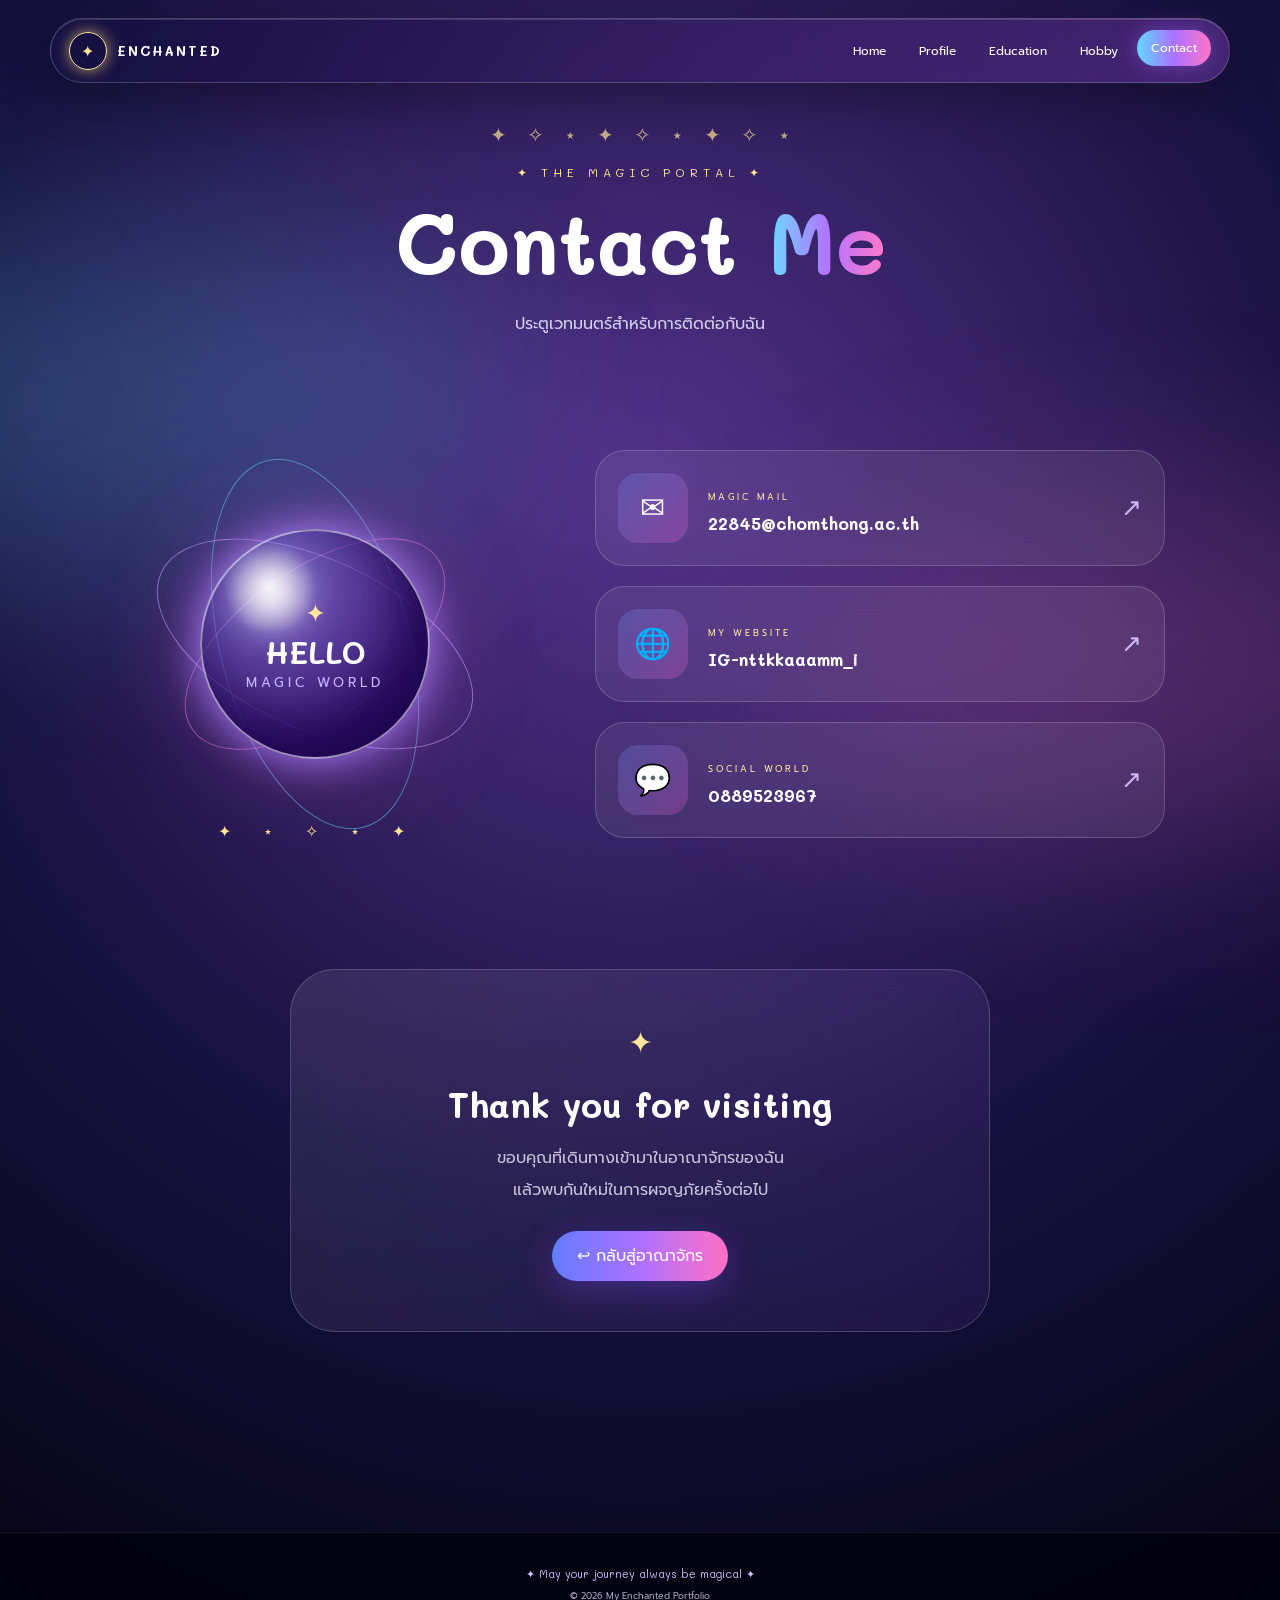
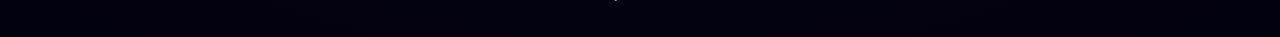
==== commit 492db978: "Update contact.html" ====
--- a/contact.html
+++ b/contact.html
@@ -118,6 +118,28 @@
                         <small>MAGIC MAIL</small>
 
                         <h2>
+                            22845@chomthong.ac.th
+                        </h2>
+
+                    </div>
+
+                    <span>↗</span>
+
+                </a>
+
+
+                <a href="#"
+                   class="contact-portal">
+
+                    <div class="portal-symbol">
+                        🌐
+                    </div>
+
+                    <div>
+
+                        <small>MY WEBSITE</small>
+
+                        <h2>
                             IG-nttkkaaamm_i
                         </h2>
 
@@ -132,37 +154,15 @@
                    class="contact-portal">
 
                     <div class="portal-symbol">
-                        🌐
+                        💬
                     </div>
 
                     <div>
 
-                        <small>MY WEBSITE</small>
+                        <small>SOCIAL WORLD</small>
 
                         <h2>
-                            My Portfolio
-                        </h2>
-
-                    </div>
-
-                    <span>↗</span>
-
-                </a>
-
-
-                <a href="#"
-                   class="contact-portal">
-
-                    <div class="portal-symbol">
-                        💬
-                    </div>
-
-                    <div>
-
-                        <small>SOCIAL WORLD</small>
-
-                        <h2>
-                            ช่องทางติดต่อของฉัน
+                            0889523967
                         </h2>
 
                     </div>
